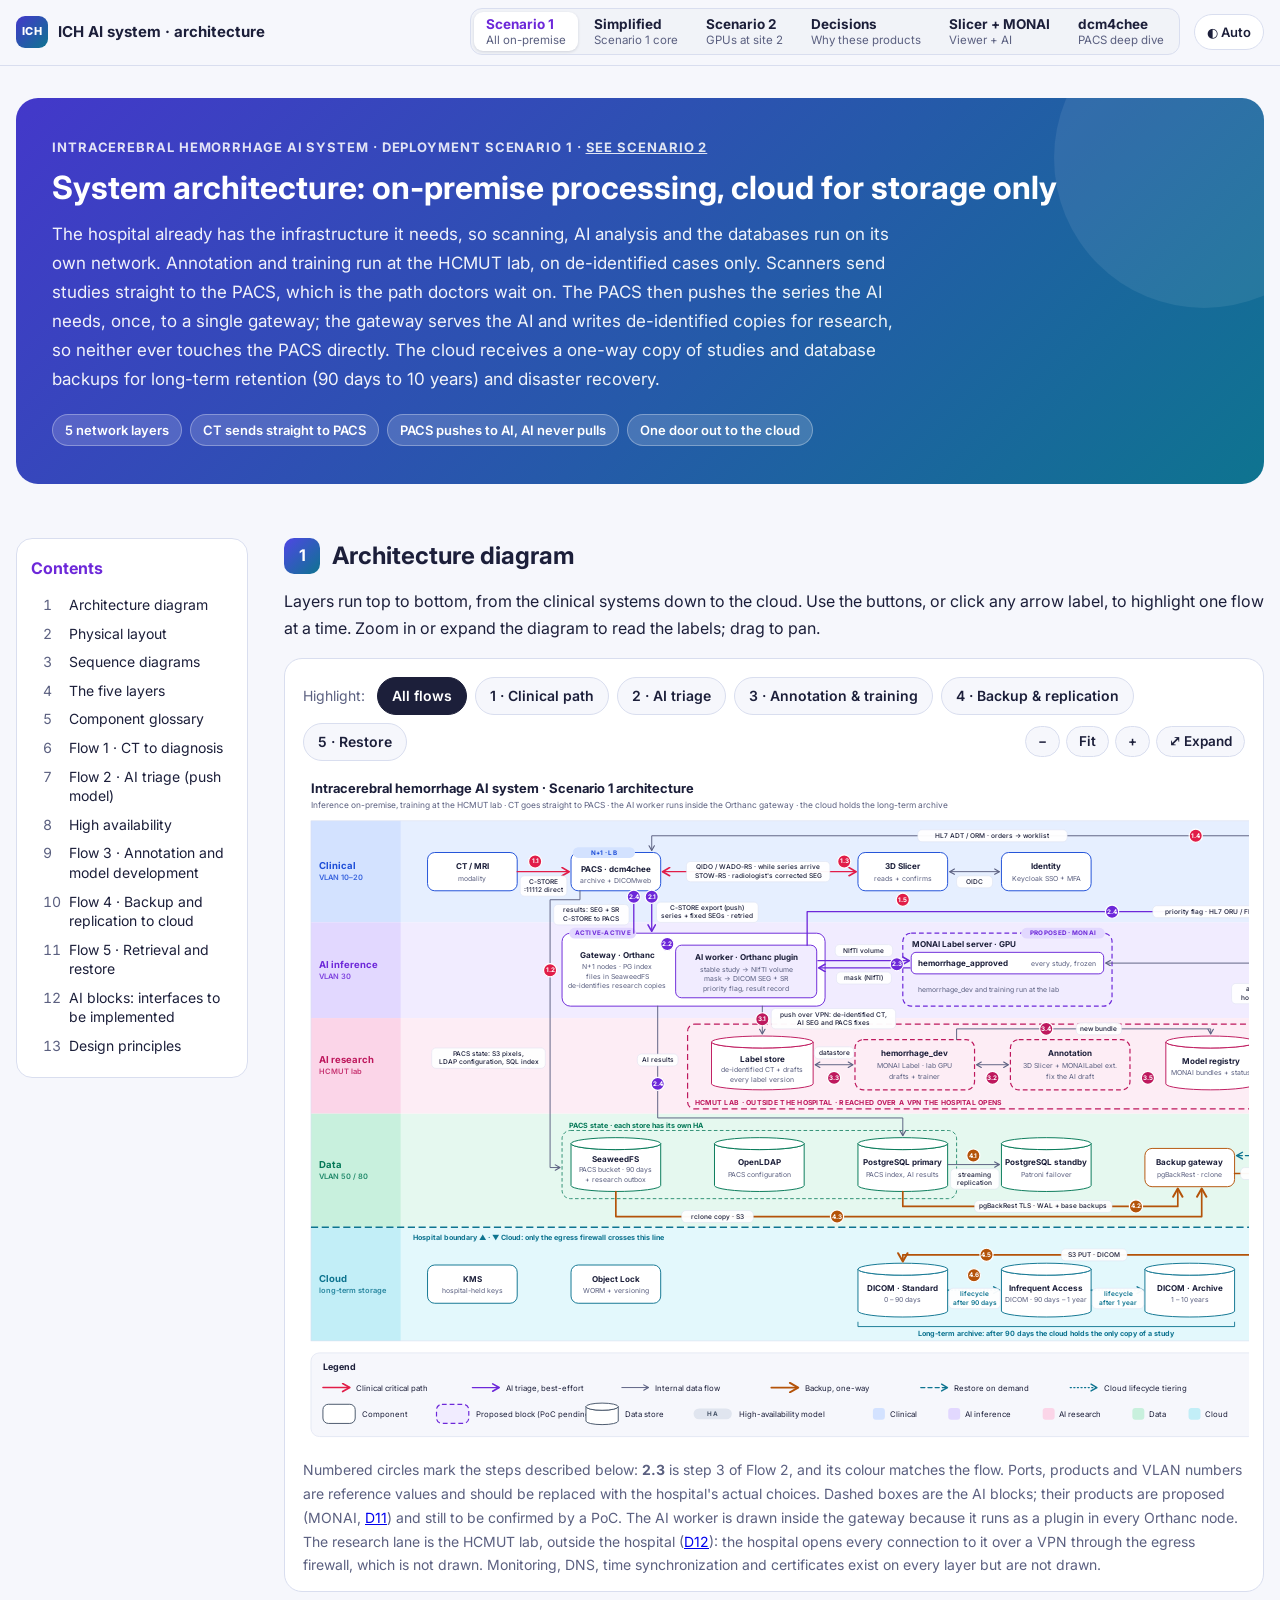
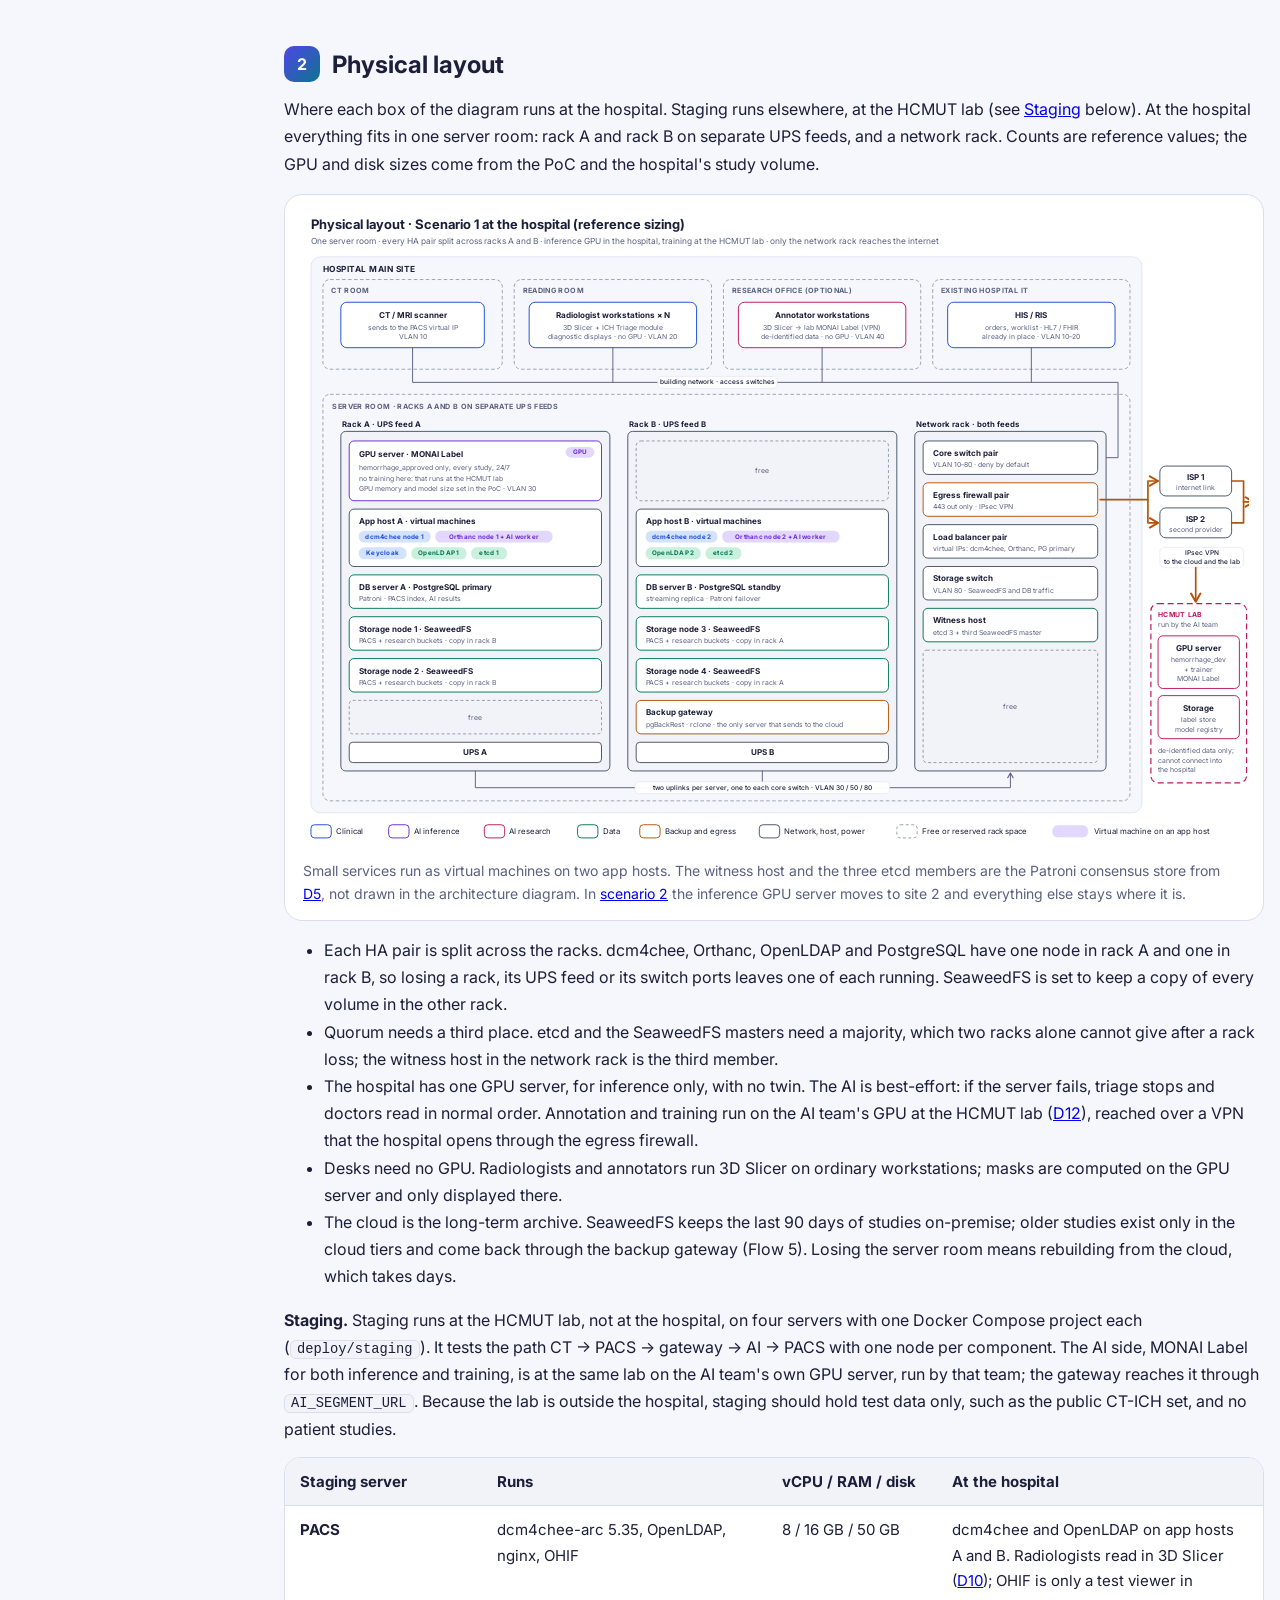
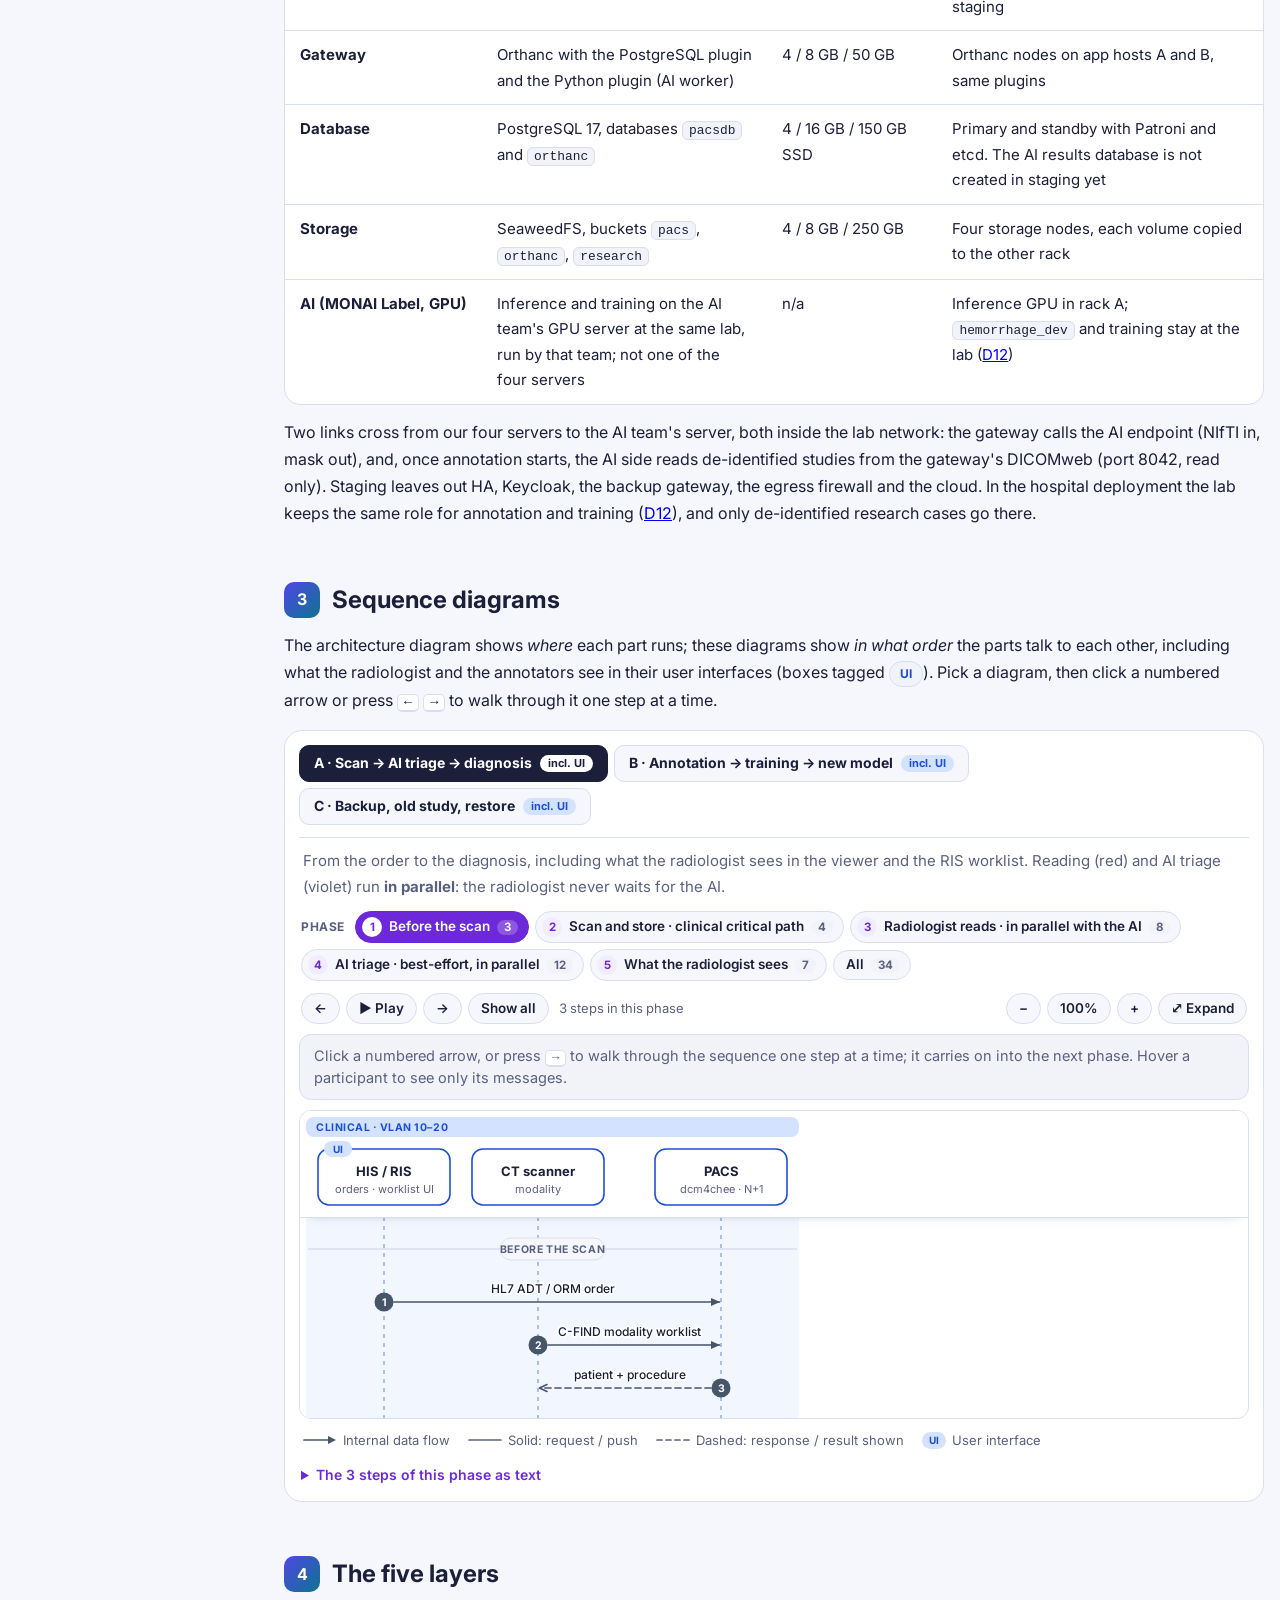
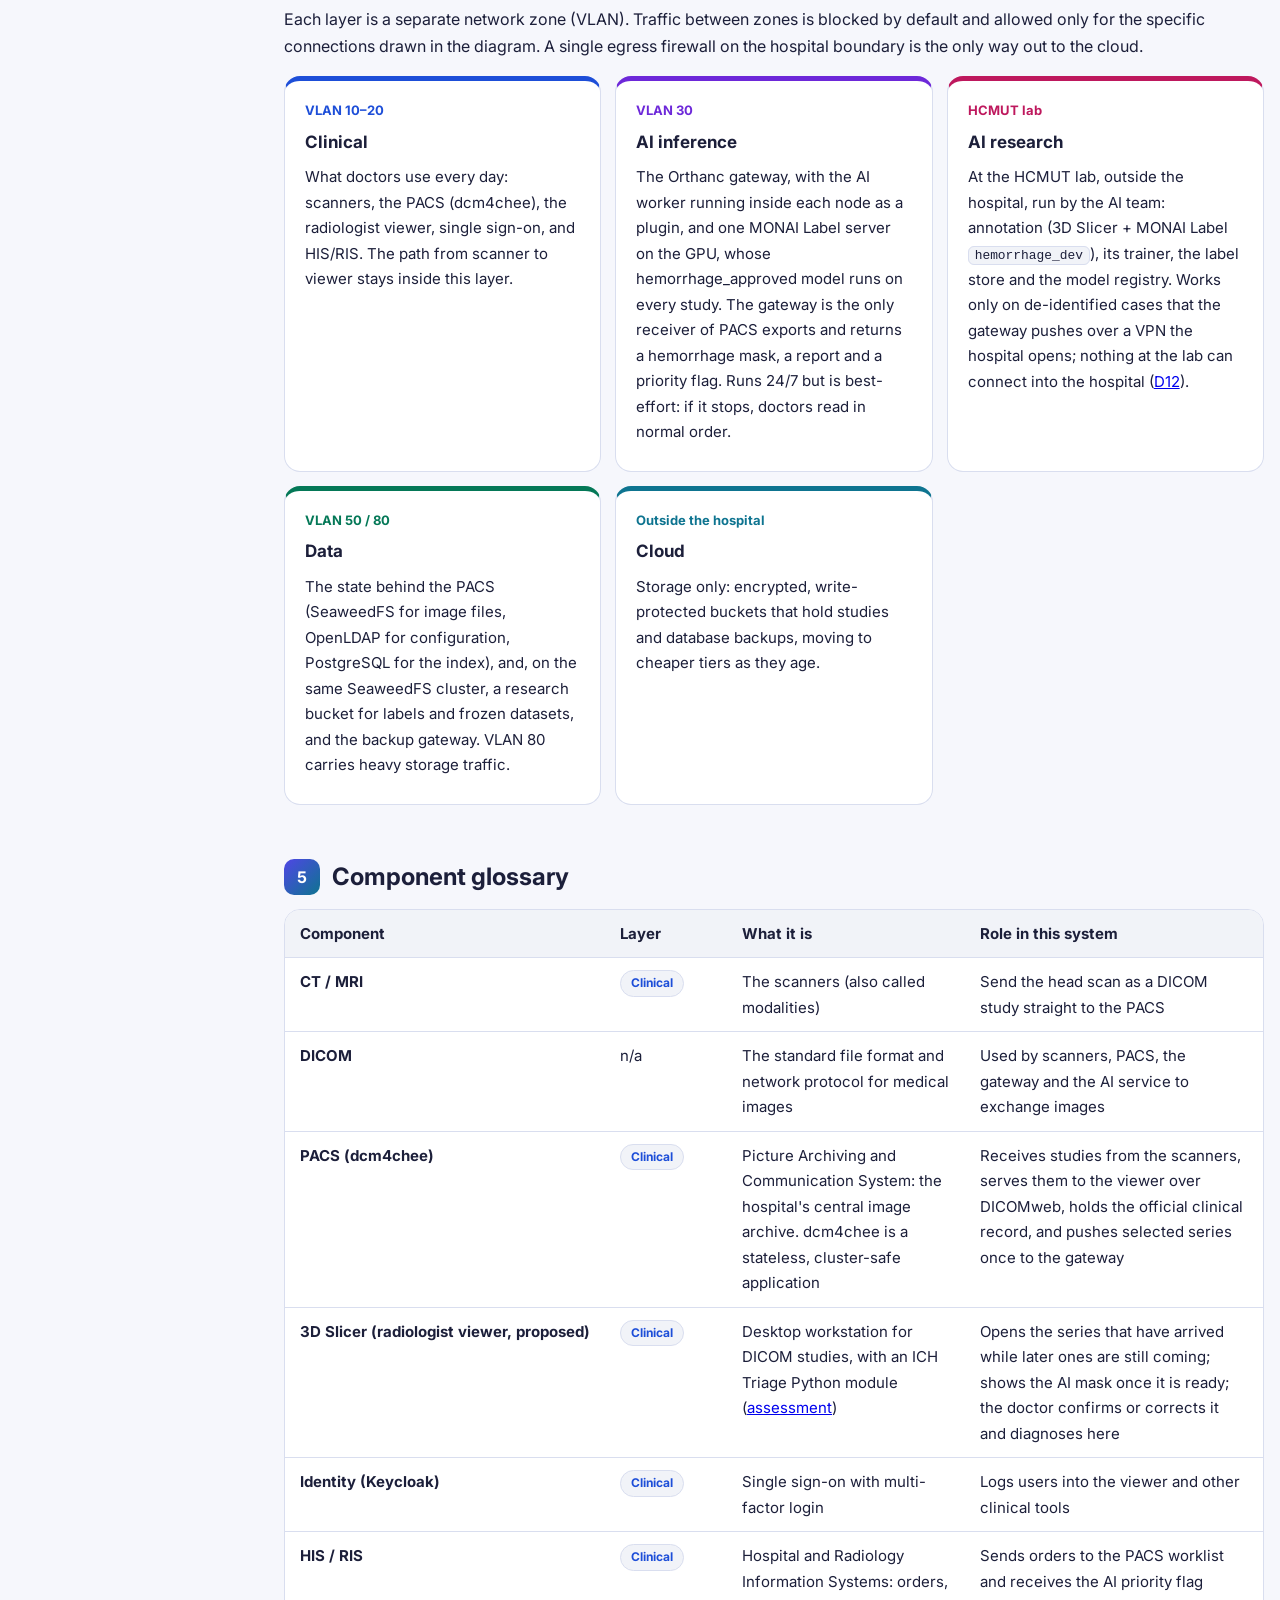
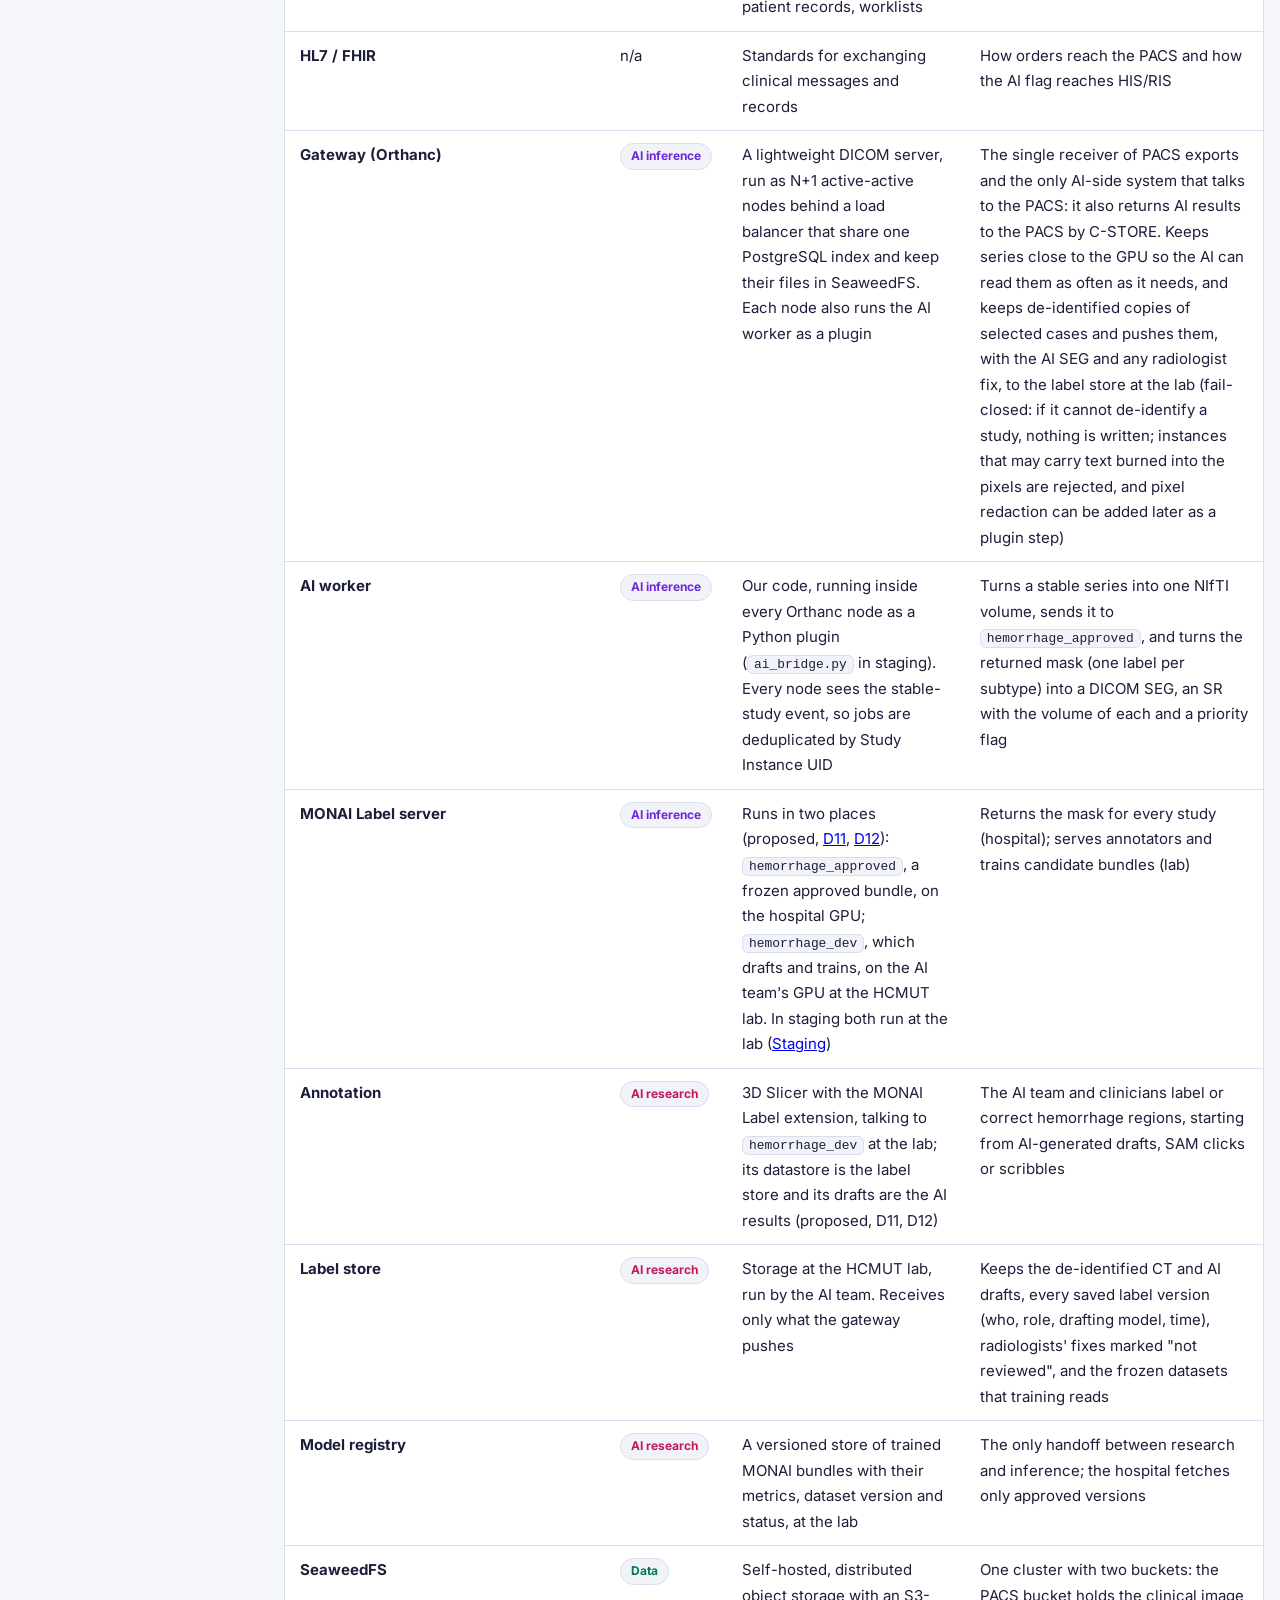
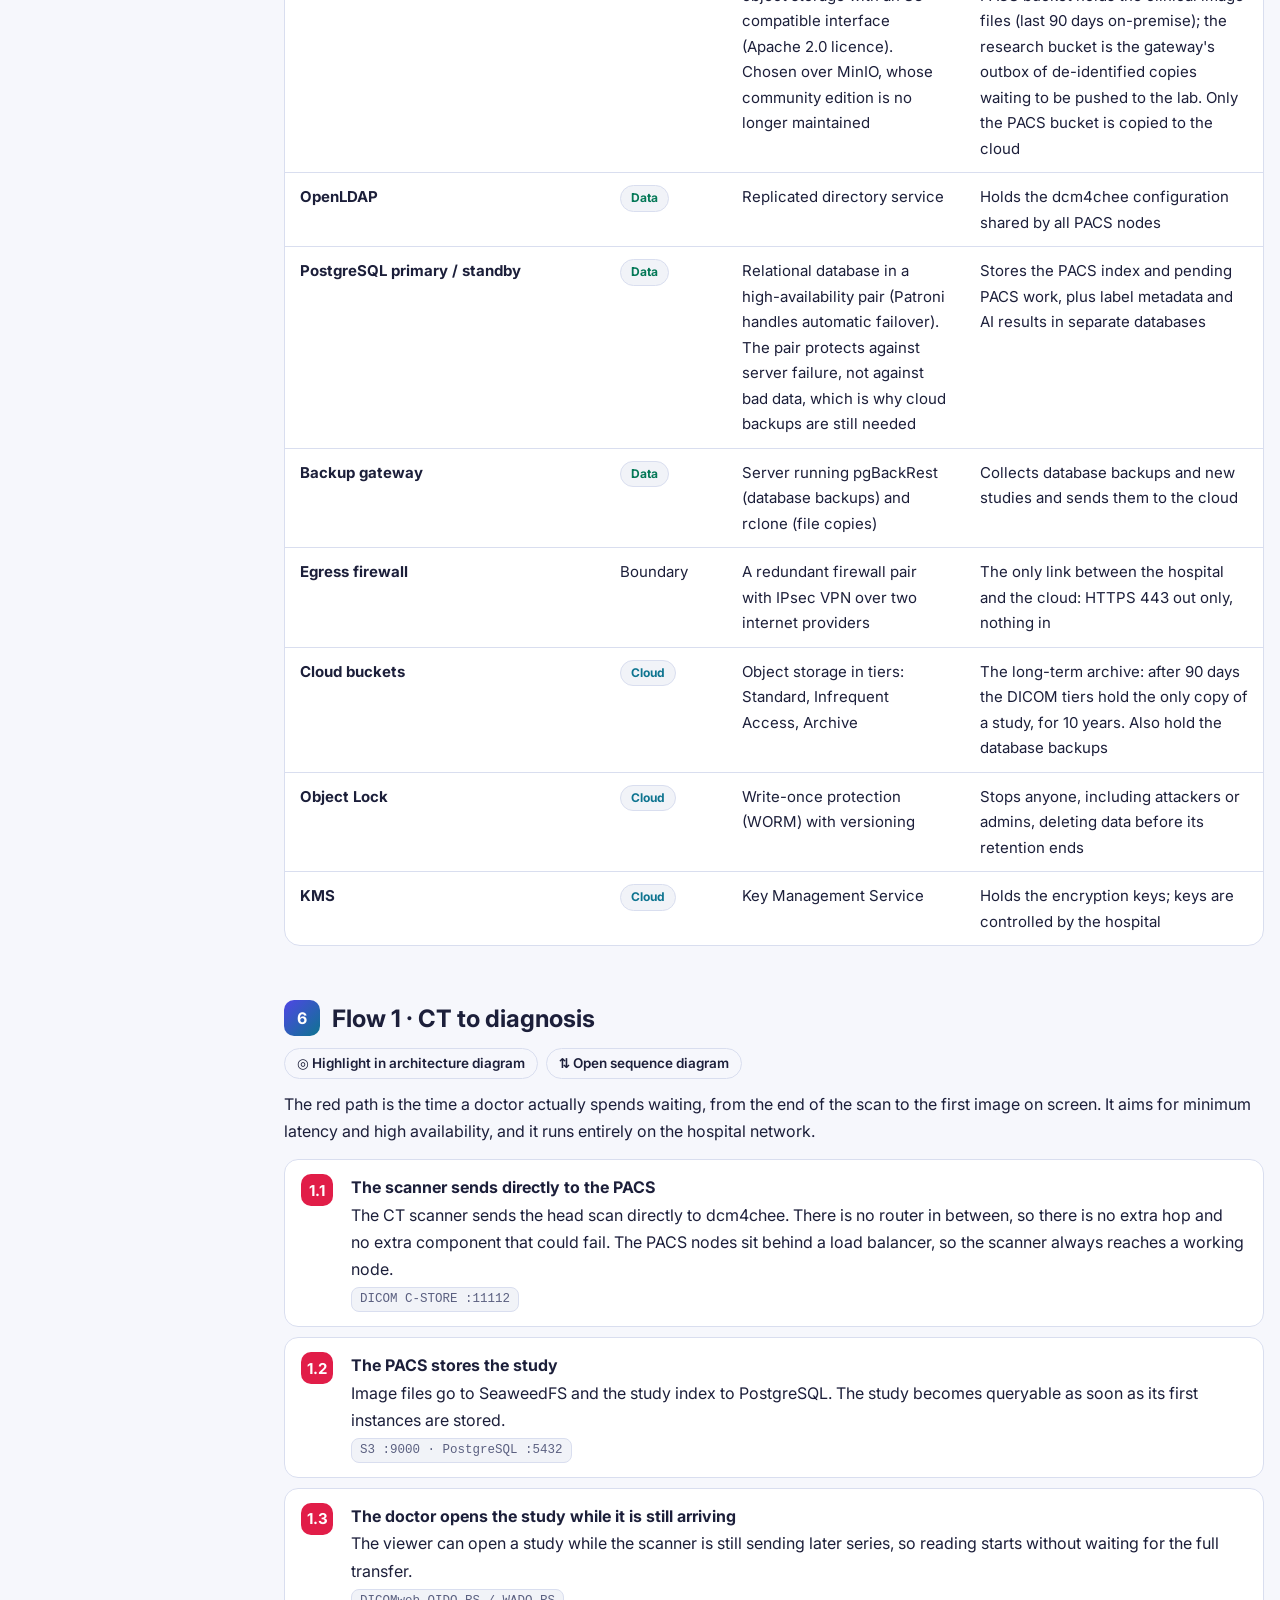
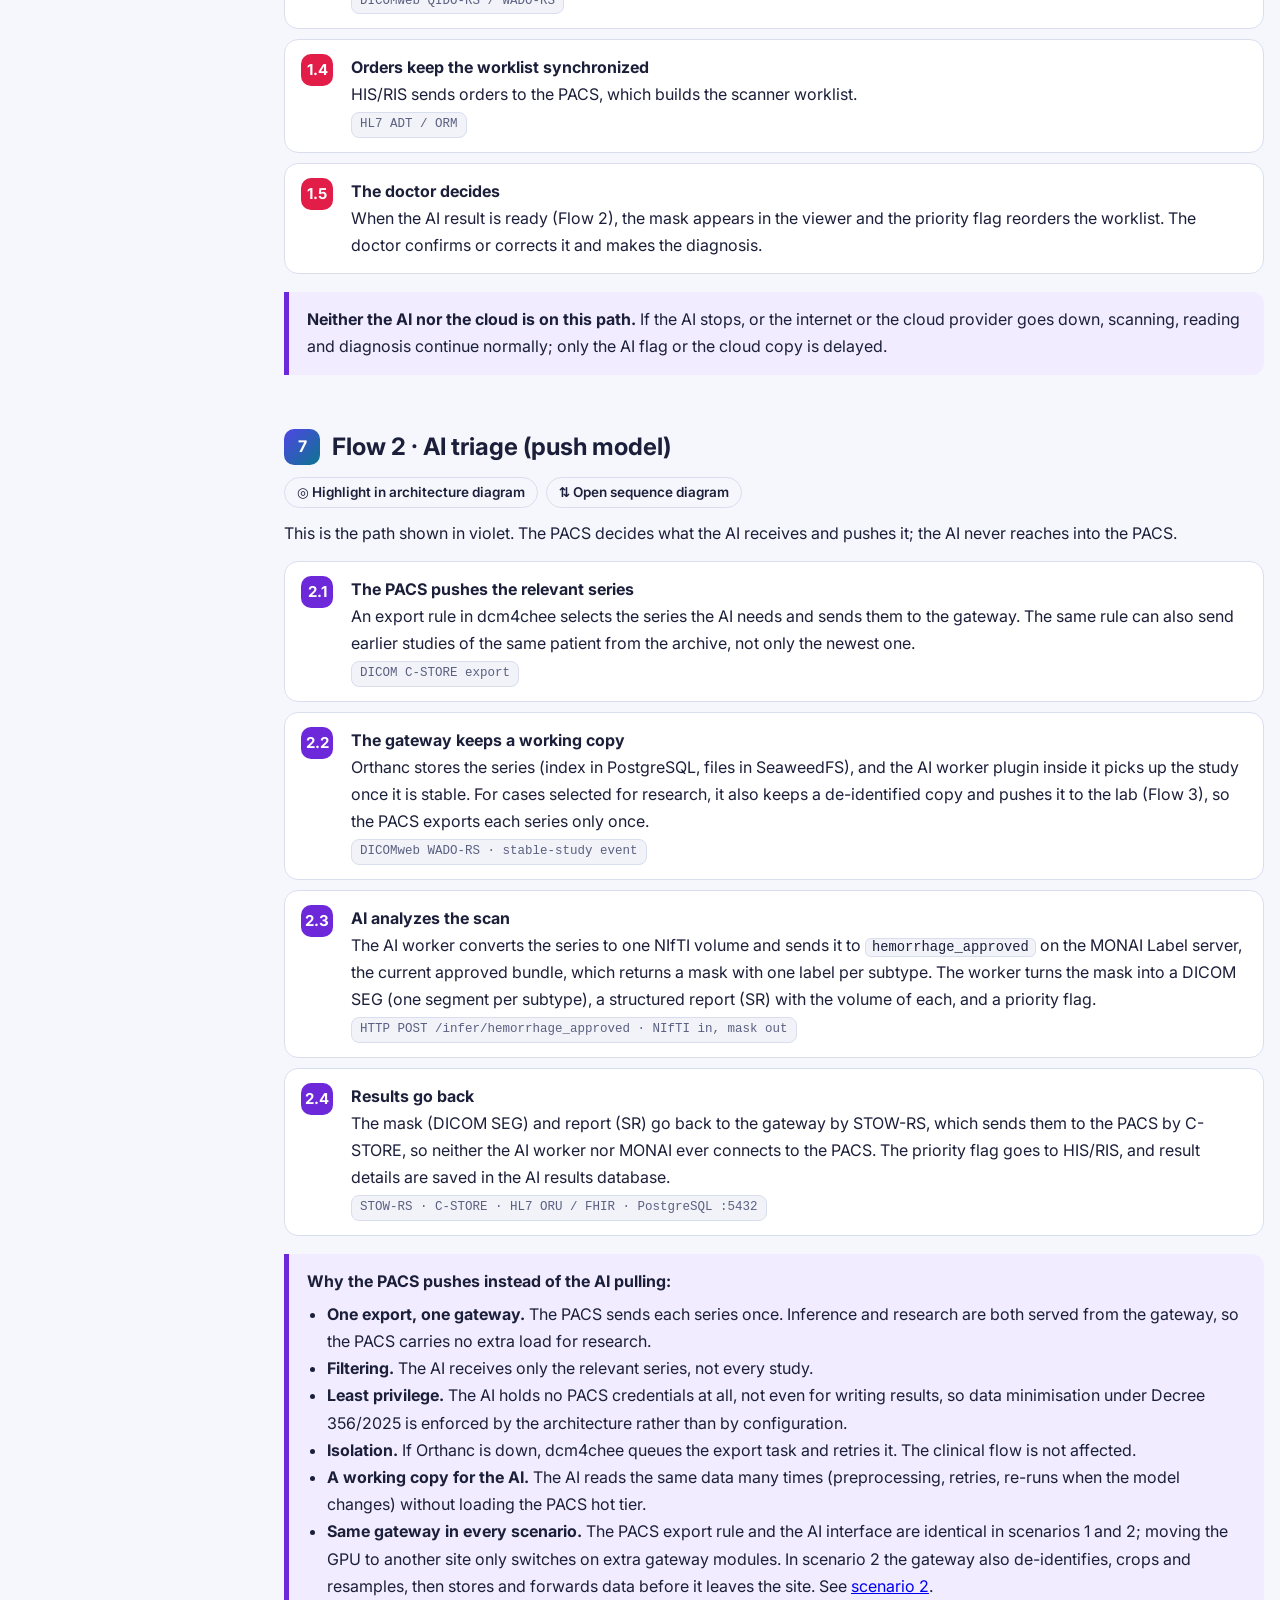
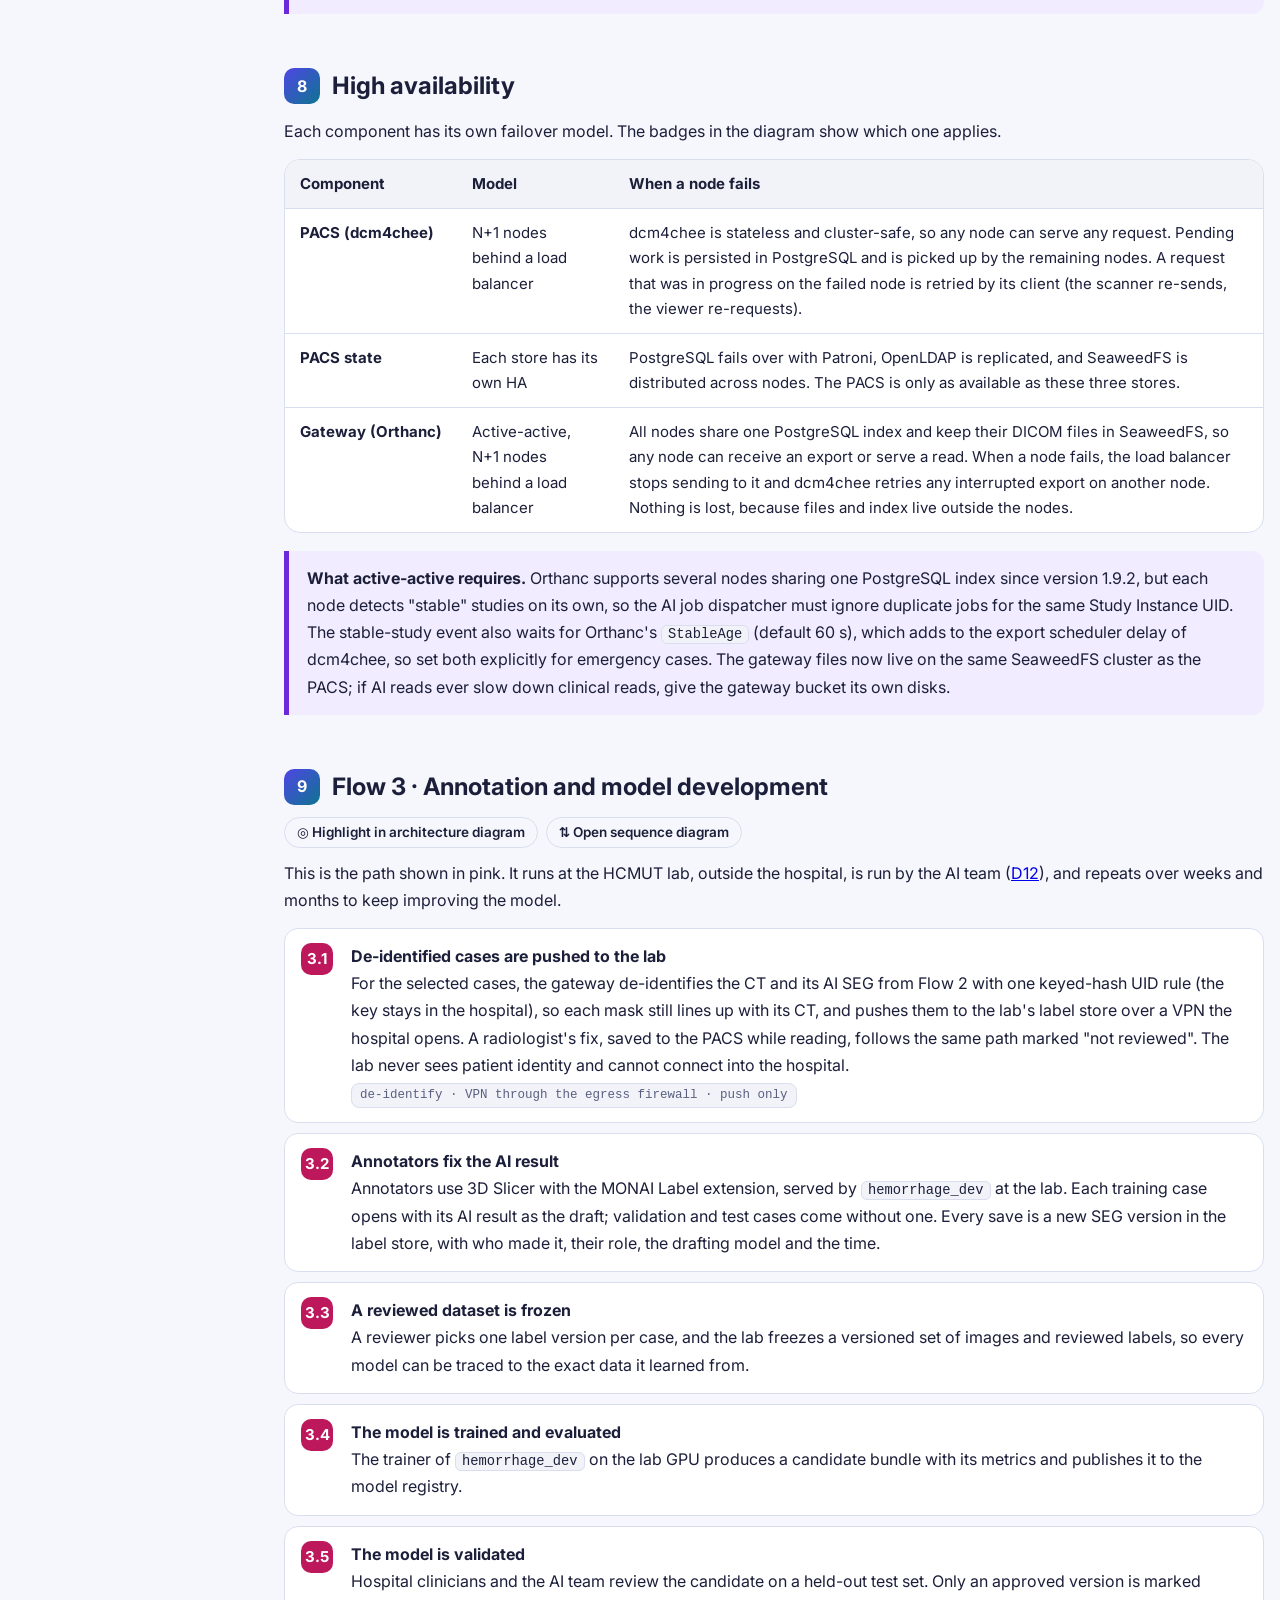
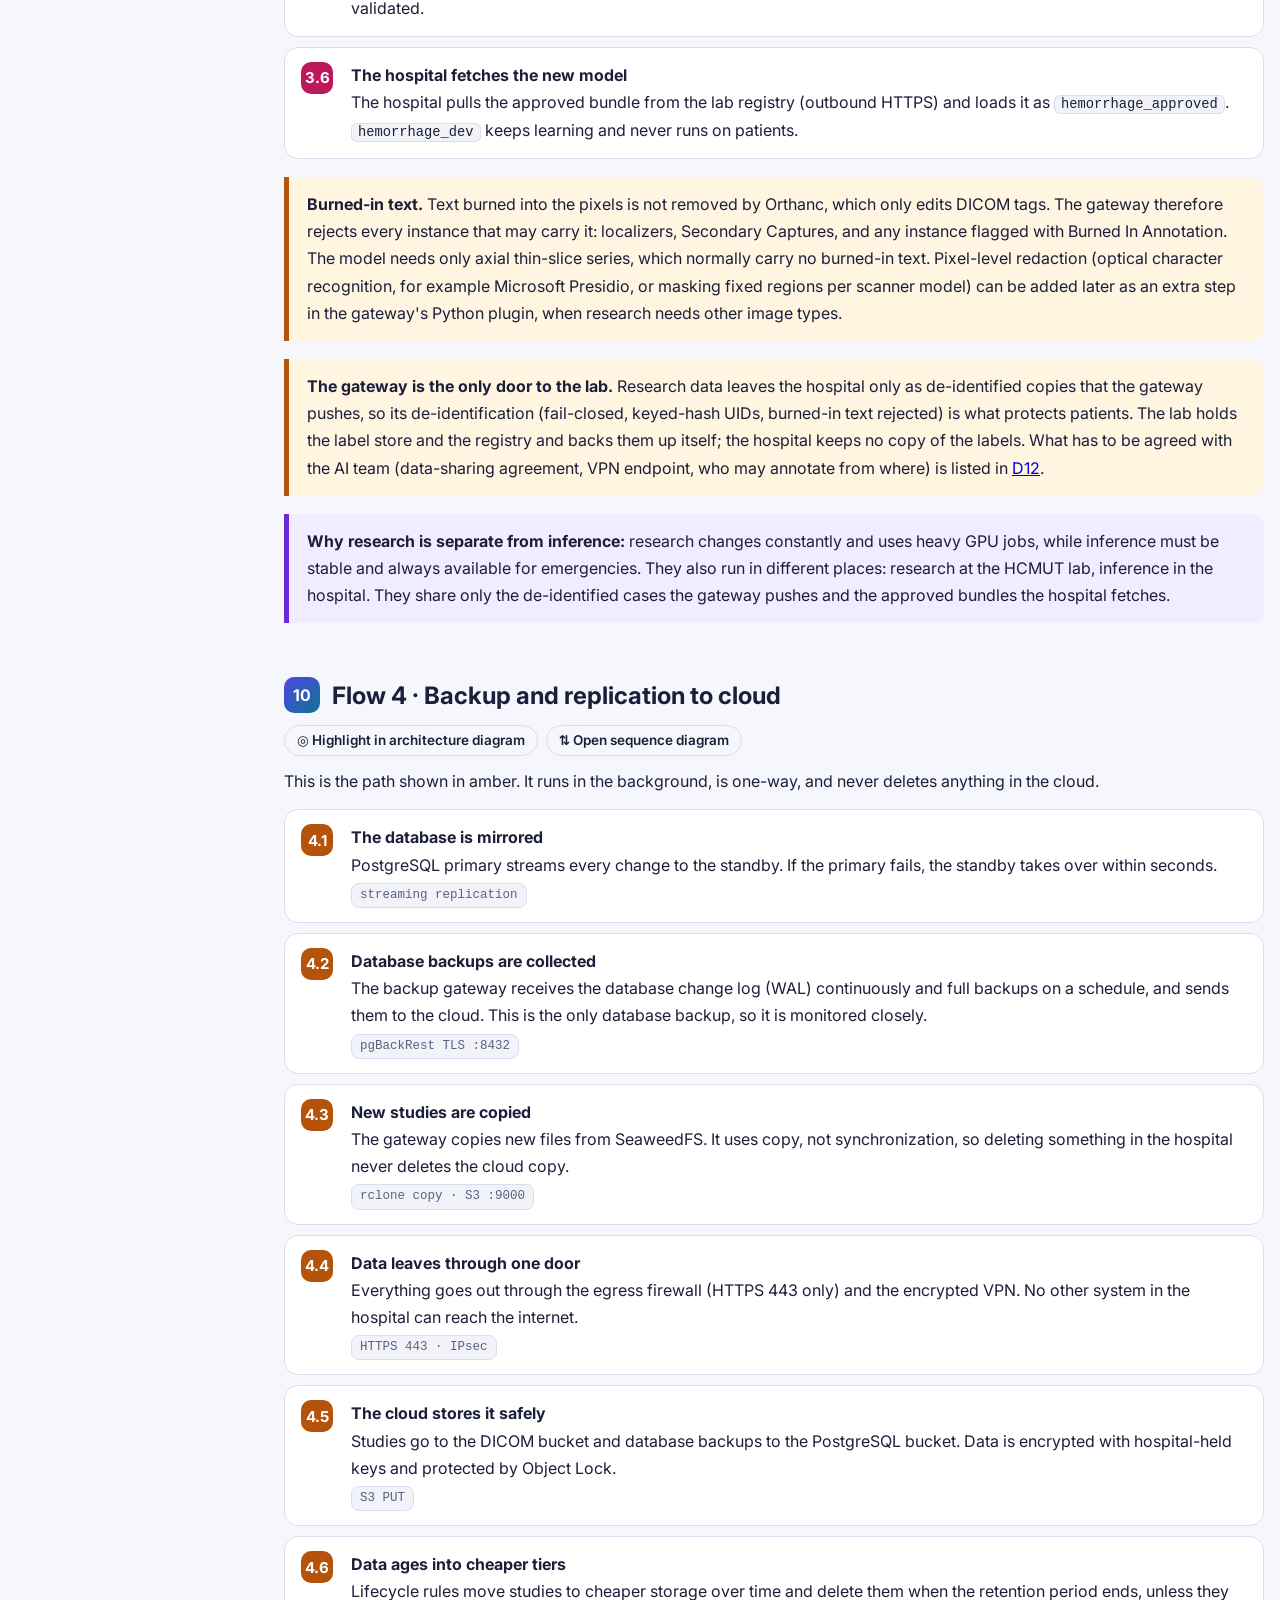
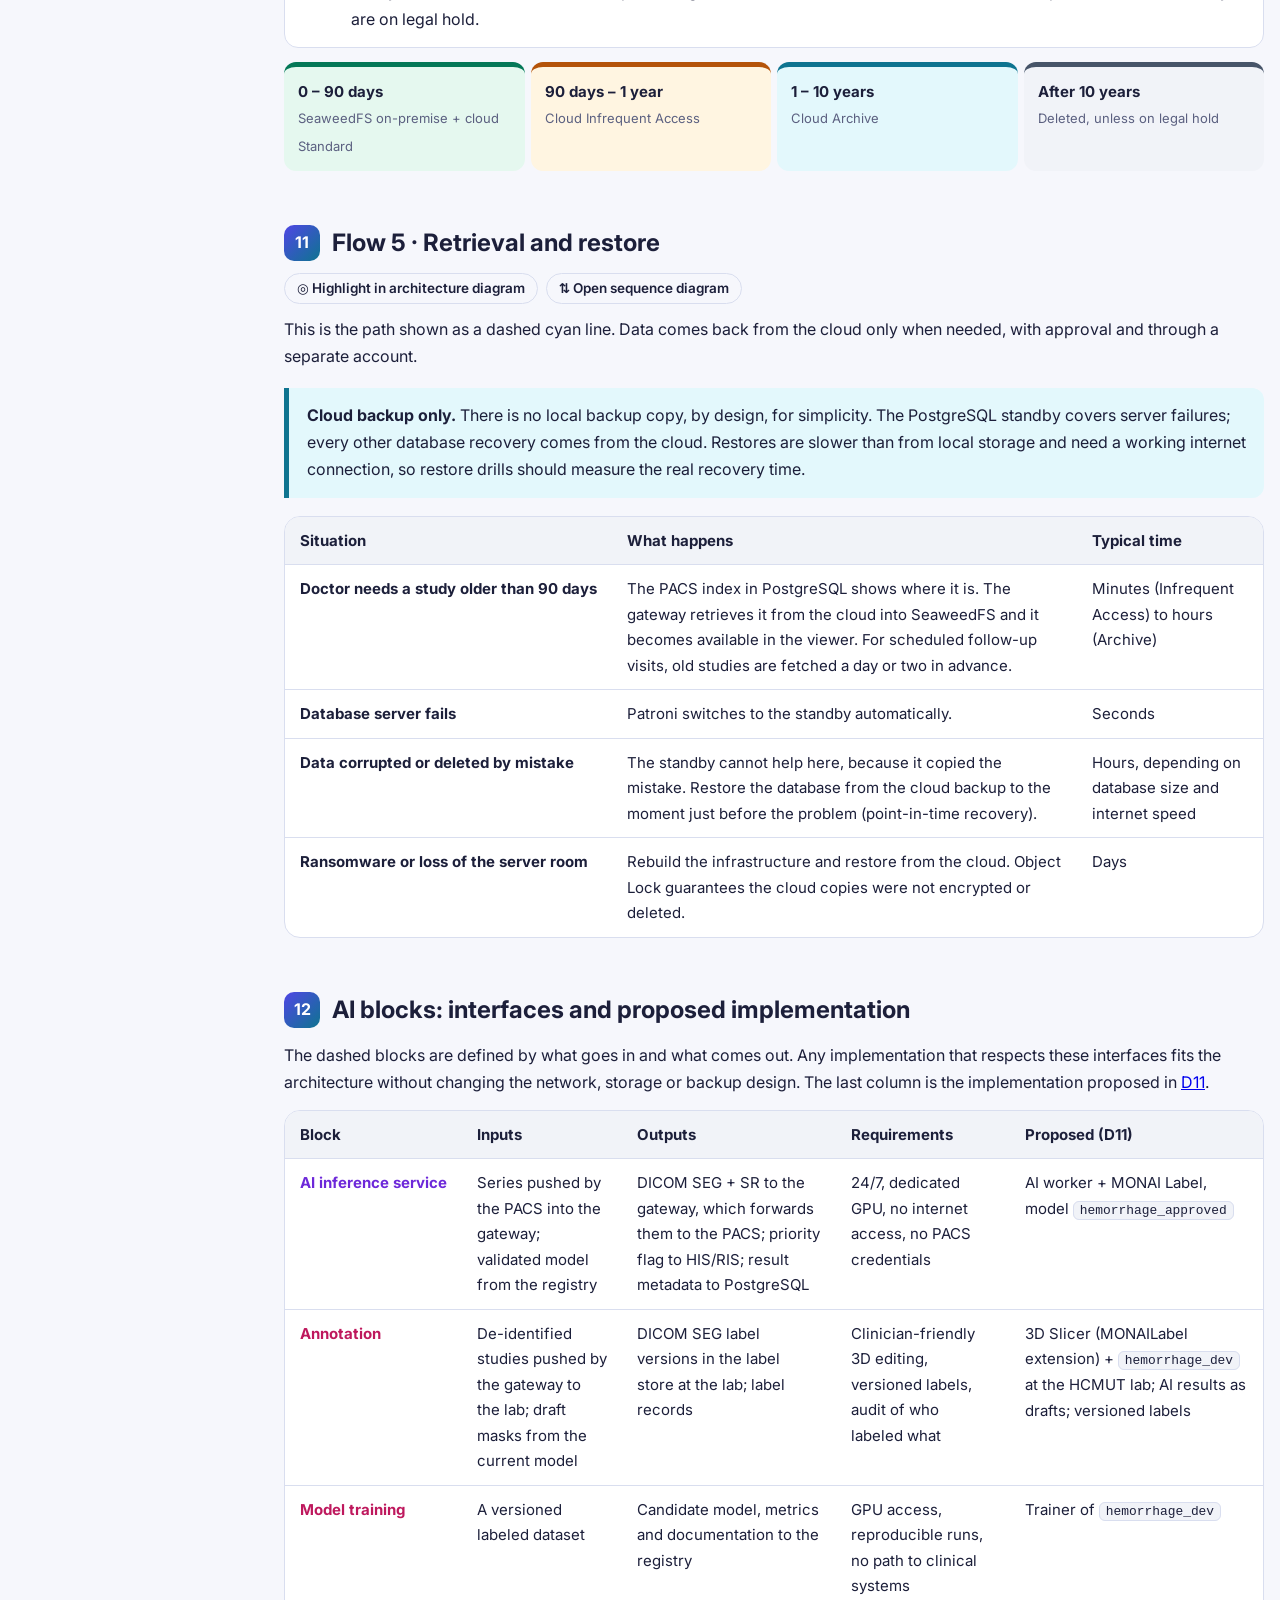
==== index.html @ 49f4d6c0 "docs: follow D12 in the sequence diagram and the Slicer + MONAI page Sequence diagram B now runs ann" ====
<!doctype html>
<html lang="en"><head><meta charset="utf-8"><meta name="viewport" content="width=device-width, initial-scale=1">
<title>ICH Architecture Overview · Scenario 1</title>
<link rel="preconnect" href="https://fonts.googleapis.com"><link href="https://fonts.googleapis.com/css2?family=Inter:wght@400;500;600;700&display=swap" rel="stylesheet">
<style>
:root{--bg:#f6f7fc;--card:#ffffff;--text:#1c1f3a;--muted:#5b6080;--border:#d9deef;--pill:#ffffff;
--blue:#1d4ed8;--blue-s:#e6efff;--blue-h:#d3e2ff;
--violet:#6d28d9;--violet-s:#f1ecff;--violet-h:#e2d8ff;
--pink:#be185d;--pink-s:#fdedf5;--pink-h:#fbd5e8;
--emerald:#047857;--emerald-s:#e5f8ef;--emerald-h:#c8f0dd;
--amber:#b45309;--amber-s:#fff5e1;--amber-h:#fde5b3;
--cyan:#0e7490;--cyan-s:#e3f8fc;--cyan-h:#c2eef7;
--slate:#475569;--slate-s:#f1f3f8;--slate-h:#e0e5ef;
--rose:#e11d48;}
@media (prefers-color-scheme: dark){:root:not([data-theme="light"]){--bg:#0e1124;--card:#171b34;--text:#eceefb;--muted:#a3a8c8;--border:#2c3257;--pill:#171b34;
--blue:#93c5fd;--blue-s:#14213f;--blue-h:#1b3160;--violet:#c4b5fd;--violet-s:#1d1838;--violet-h:#33255f;
--pink:#f9a8d4;--pink-s:#2a1324;--pink-h:#4a1a3a;--emerald:#6ee7b7;--emerald-s:#0f2a24;--emerald-h:#0f3b2e;
--amber:#fcd34d;--amber-s:#2c210b;--amber-h:#42300a;--cyan:#67e8f9;--cyan-s:#0f2a33;--cyan-h:#123b46;
--slate:#cbd5e1;--slate-s:#1a1f36;--slate-h:#2a3150;--rose:#fb7185;}}
:root[data-theme="dark"]{--bg:#0e1124;--card:#171b34;--text:#eceefb;--muted:#a3a8c8;--border:#2c3257;--pill:#171b34;
--blue:#93c5fd;--blue-s:#14213f;--blue-h:#1b3160;--violet:#c4b5fd;--violet-s:#1d1838;--violet-h:#33255f;
--pink:#f9a8d4;--pink-s:#2a1324;--pink-h:#4a1a3a;--emerald:#6ee7b7;--emerald-s:#0f2a24;--emerald-h:#0f3b2e;
--amber:#fcd34d;--amber-s:#2c210b;--amber-h:#42300a;--cyan:#67e8f9;--cyan-s:#0f2a33;--cyan-h:#123b46;
--slate:#cbd5e1;--slate-s:#1a1f36;--slate-h:#2a3150;--rose:#fb7185;}

.bg{fill:var(--card)}
.h1{fill:var(--text);font-size:22px;font-weight:700}
.h2{fill:var(--muted);font-size:14px}
.lane{stroke:none}
.f-slate{fill:var(--slate-s)}.f-blue{fill:var(--blue-s)}.f-violet{fill:var(--violet-s)}.f-pink{fill:var(--pink-s)}.f-emerald{fill:var(--emerald-s)}.f-amber{fill:var(--amber-s)}.f-cyan{fill:var(--cyan-s)}
.h-slate{fill:var(--slate-h)}.h-blue{fill:var(--blue-h)}.h-violet{fill:var(--violet-h)}.h-pink{fill:var(--pink-h)}.h-emerald{fill:var(--emerald-h)}.h-amber{fill:var(--amber-h)}.h-cyan{fill:var(--cyan-h)}
.t-slate{fill:var(--slate)}.t-blue{fill:var(--blue)}.t-violet{fill:var(--violet)}.t-pink{fill:var(--pink)}.t-emerald{fill:var(--emerald)}.t-amber{fill:var(--amber)}.t-cyan{fill:var(--cyan)}
.lt{font-size:16px;font-weight:700}.ls{font-size:12.5px;font-weight:600;opacity:.85}
.frame{fill:none;stroke:var(--border);stroke-width:1}
.bx,.cy,.cyt{fill:var(--card);stroke-width:1.6}
.cyt{fill:var(--card)}
.s-slate{stroke:var(--slate)}.s-blue{stroke:var(--blue)}.s-violet{stroke:var(--violet)}.s-pink{stroke:var(--pink)}.s-emerald{stroke:var(--emerald)}.s-amber{stroke:var(--amber)}.s-cyan{stroke:var(--cyan)}
.bt{fill:var(--text);font-size:13.5px;font-weight:700}
.bs{fill:var(--muted);font-size:11.5px}
.abs{stroke-width:2;stroke-dasharray:8 5}
.af-violet{fill:var(--violet-s)}.af-pink{fill:var(--pink-s)}
.big{font-size:16px}
.tagbg{stroke:none}.tagt{font-size:10.5px;font-weight:700;letter-spacing:.04em}
.grp{fill:none;stroke:var(--emerald);stroke-width:1.3;stroke-dasharray:6 4}
.grpt{fill:var(--emerald);font-size:12px;font-weight:700}
.a.loop{stroke:var(--violet);stroke-width:1.8;stroke-dasharray:3 4}
.lbv{fill:var(--violet);font-size:11px;font-weight:600}
.note{fill:var(--muted);font-size:12.5px;font-style:italic}
.a{fill:none;stroke-linejoin:round;stroke-linecap:round}
.a.crit{stroke:var(--rose);stroke-width:2.4}
.a.ai{stroke:var(--violet);stroke-width:2.2}
.a.flow{stroke:var(--muted);stroke-width:1.6}
.a.bak{stroke:var(--amber);stroke-width:2.8}
.a.rest{stroke:var(--cyan);stroke-width:2;stroke-dasharray:7 5}
.a.life{stroke:var(--cyan);stroke-width:2;stroke-dasharray:2 4}
.pill{fill:var(--pill);stroke:var(--border);stroke-width:.8;opacity:.96}
.lb{fill:var(--text);font-size:11px;font-weight:500}
.lbc{fill:var(--cyan);font-size:11px;font-weight:600}
.boundary{stroke:var(--cyan);stroke-width:2.5;stroke-dasharray:12 6}
.btag{fill:var(--cyan);font-size:12px;font-weight:700}
.legend{fill:var(--bg);stroke:var(--border)}
.lgh{fill:var(--text);font-size:15px;font-weight:700}
.lgt{fill:var(--text);font-size:13px}

*{box-sizing:border-box}
body{margin:0;background:var(--bg);color:var(--text);font-family:"Inter",system-ui,-apple-system,"Segoe UI",Roboto,sans-serif;line-height:1.7;font-size:16px}
.page{max-width:1180px;margin:0 auto;padding:32px 16px 80px}
.hero{background:linear-gradient(135deg,#4338ca,#0e7490);color:#fff;border-radius:22px;padding:38px 36px;position:relative;overflow:hidden}
.hero::after{content:"";position:absolute;right:-90px;top:-90px;width:300px;height:300px;border-radius:50%;background:rgba(255,255,255,.08)}
.hero .eyebrow{font-size:13px;letter-spacing:.07em;text-transform:uppercase;font-weight:700;opacity:.85;position:relative}
.hero h1{font-size:32px;line-height:1.25;margin:10px 0 12px;position:relative}
.hero p{font-size:17px;max-width:860px;opacity:.93;margin:0;position:relative}
.hero a{color:#fff}
.chips{display:flex;flex-wrap:wrap;gap:8px;margin-top:20px;position:relative}
.chips span{background:rgba(255,255,255,.16);border:1px solid rgba(255,255,255,.3);padding:4px 12px;border-radius:999px;font-size:13px;font-weight:600}
nav.toc{background:var(--card);border:1px solid var(--border);border-radius:16px;padding:18px 22px;margin:24px 0}
nav.toc b{color:var(--violet)}
nav.toc ol{margin:8px 0 0;padding-left:22px;columns:2;column-gap:36px}
nav.toc a{color:var(--text);text-decoration:none;border-bottom:1px dashed var(--border)}
nav.toc a:hover{color:var(--violet)}
h2.sec{font-size:24px;margin:54px 0 14px;display:flex;align-items:center;gap:12px;line-height:1.3}
h2.sec .n{flex:none;width:36px;height:36px;border-radius:10px;background:linear-gradient(135deg,#4f46e5,#0e7490);color:#fff;display:inline-flex;align-items:center;justify-content:center;font-size:16px;font-weight:700}
p{margin:8px 0}
code{font-family:ui-monospace,Menlo,Consolas,monospace;font-size:.86em;background:var(--slate-s);border:1px solid var(--border);padding:1px 6px;border-radius:6px}
.figure{background:var(--card);border:1px solid var(--border);border-radius:18px;padding:14px;margin:16px 0}
.figscroll{overflow-x:auto;border-radius:12px}
#arch{display:block;width:100%;min-width:1100px;height:auto}
#arch .a[data-g]{transition:opacity .25s}
#arch[data-focus] .a[data-g]{opacity:.1}
#arch[data-focus="clinical"] .a[data-g="clinical"],#arch[data-focus="triage"] .a[data-g="triage"],#arch[data-focus="ai"] .a[data-g="ai"],#arch[data-focus="backup"] .a[data-g="backup"],#arch[data-focus="restore"] .a[data-g="restore"]{opacity:1}
.focusbar{display:flex;flex-wrap:wrap;gap:8px;align-items:center;margin:4px 4px 12px}
.focusbar span{font-size:14px;color:var(--muted);margin-right:4px}
.focusbar button{font:inherit;font-size:14px;font-weight:600;padding:6px 14px;border-radius:999px;border:1px solid var(--border);background:var(--bg);color:var(--text);cursor:pointer}
.focusbar button[aria-pressed="true"]{background:var(--text);color:var(--card);border-color:var(--text)}
.figcap{font-size:14px;color:var(--muted);margin:10px 4px 0}
.grid{display:grid;grid-template-columns:repeat(auto-fit,minmax(250px,1fr));gap:14px;margin:16px 0}
.card{background:var(--card);border:1px solid var(--border);border-radius:16px;padding:18px 20px;border-top-width:5px}
.card h4{margin:0 0 4px;font-size:17px}
.card .v{font-size:13px;font-weight:700;margin-bottom:6px}
.card p{font-size:15px;color:var(--text)}
.c-slate{border-top-color:var(--slate)}.c-blue{border-top-color:var(--blue)}.c-violet{border-top-color:var(--violet)}.c-pink{border-top-color:var(--pink)}.c-emerald{border-top-color:var(--emerald)}.c-amber{border-top-color:var(--amber)}.c-cyan{border-top-color:var(--cyan)}
.tc-slate{color:var(--slate)}.tc-blue{color:var(--blue)}.tc-violet{color:var(--violet)}.tc-pink{color:var(--pink)}.tc-emerald{color:var(--emerald)}.tc-amber{color:var(--amber)}.tc-cyan{color:var(--cyan)}.tc-rose{color:var(--rose)}
.tbl{overflow-x:auto;margin:14px 0;border:1px solid var(--border);border-radius:16px;background:var(--card)}
table{border-collapse:collapse;width:100%;font-size:15px}
th,td{text-align:left;padding:11px 15px;border-bottom:1px solid var(--border);vertical-align:top}
th{background:var(--slate-s);font-weight:700;white-space:nowrap}
tr:last-child td{border-bottom:none}
td.k{font-weight:700;white-space:nowrap}
.pilltag{display:inline-block;font-size:12px;font-weight:700;padding:2px 10px;border-radius:999px;background:var(--slate-s);border:1px solid var(--border);white-space:nowrap}
ol.flow{list-style:none;counter-reset:f;padding:0;margin:14px 0;position:relative}
ol.flow>li{counter-increment:f;position:relative;padding:14px 18px 14px 66px;background:var(--card);border:1px solid var(--border);border-radius:14px;margin:10px 0}
ol.flow>li::before{content:var(--fp,"") counter(f);position:absolute;left:16px;top:14px;width:32px;height:32px;border-radius:10px;color:#fff;font-weight:700;display:flex;align-items:center;justify-content:center;font-size:15px;background:var(--fc)}
ol.flow>li b.t{display:block}
ol.flow>li .pr{display:inline-block;margin-top:4px;font-family:ui-monospace,Menlo,Consolas,monospace;font-size:12.5px;color:var(--muted);background:var(--slate-s);border:1px solid var(--border);border-radius:8px;padding:1px 8px}
.f-clin{--fc:var(--rose)}.f-tri{--fc:var(--violet)}.f-ai{--fc:var(--pink)}.f-bak{--fc:var(--amber)}.f-rest{--fc:var(--cyan)}
.callout{border-left:5px solid var(--violet);background:var(--violet-s);padding:14px 18px;border-radius:0 12px 12px 0;margin:18px 0}
.callout.amber{border-left-color:var(--amber);background:var(--amber-s)}
.callout.cyan{border-left-color:var(--cyan);background:var(--cyan-s)}
.callout.rose{border-left-color:var(--rose);background:var(--blue-s)}
.callout ul{margin:6px 0 0;padding-left:20px}
.timeline{display:grid;grid-template-columns:repeat(4,1fr);gap:6px;margin:14px 0}
.timeline div{border-radius:12px;padding:12px 14px;border-top:5px solid}
.timeline b{display:block;font-size:15px}.timeline span{font-size:13px;color:var(--muted)}
.t1{background:var(--emerald-s);border-color:var(--emerald)!important}.t2{background:var(--amber-s);border-color:var(--amber)!important}.t3{background:var(--cyan-s);border-color:var(--cyan)!important}.t4{background:var(--slate-s);border-color:var(--slate)!important}
footer{margin-top:56px;padding-top:16px;border-top:1px solid var(--border);font-size:14px;color:var(--muted)}
@media (max-width:700px){.hero{padding:26px 20px}.hero h1{font-size:25px}nav.toc ol{columns:1}.timeline{grid-template-columns:1fr 1fr}ol.flow>li{padding-left:58px}}
.stepb circle{stroke:var(--card);stroke-width:2}
.stepb text{fill:#fff;font-size:10.5px;font-weight:700}
.sb-clin circle{fill:var(--rose)}.sb-tri circle{fill:var(--violet)}.sb-ai circle{fill:var(--pink)}.sb-bak circle{fill:var(--amber)}.sb-rest circle{fill:var(--cyan)}
#arch .stepb[data-g]{transition:opacity .25s}
#arch[data-focus] .stepb[data-g]{opacity:.12}
#arch[data-focus="clinical"] .stepb[data-g="clinical"],#arch[data-focus="triage"] .stepb[data-g="triage"],#arch[data-focus="ai"] .stepb[data-g="ai"],#arch[data-focus="backup"] .stepb[data-g="backup"],#arch[data-focus="restore"] .stepb[data-g="restore"]{opacity:1}
.f-clin{--fp:"1."}.f-tri{--fp:"2."}.f-ai{--fp:"3."}.f-bak{--fp:"4."}
.brk{fill:none;stroke:var(--cyan);stroke-width:1.5}
.labzone{fill:none;stroke:var(--pink);stroke-width:2;stroke-dasharray:10 6}.labt{fill:var(--pink);font-size:11.5px;font-weight:700;letter-spacing:.04em}
#phys{display:block;width:100%;min-width:1100px;height:auto}
.site{fill:var(--bg);stroke:var(--border);stroke-width:1.2}.sitet{fill:var(--text);font-size:14px;font-weight:700;letter-spacing:.06em}
.room{fill:none;stroke:var(--slate);stroke-width:1.2;stroke-dasharray:6 4;opacity:.7}.roomt{fill:var(--muted);font-size:12px;font-weight:700;letter-spacing:.05em}
.rack{fill:var(--slate-s);stroke:var(--slate);stroke-width:1.6}.rackt{fill:var(--text);font-size:13px;font-weight:700}
.slot{fill:none;stroke:var(--slate);stroke-width:1.2;stroke-dasharray:5 4;opacity:.75}
</style>
<link rel="stylesheet" href="assets/site.css">
<script>try{var t=localStorage.getItem("ich-theme");if(t)document.documentElement.setAttribute("data-theme",t)}catch(e){}</script>
</head><body>
<header class="topbar"><div class="topbar-in">
  <a class="brand" href="index.html"><span class="logo">ICH</span><span class="brand-t">ICH AI system · architecture</span></a>
  <nav class="scen" aria-label="Deployment scenario">
    <a href="index.html" aria-current="page"><b>Scenario 1</b><span>All on-premise</span></a>
    <a href="simplified.html"><b>Simplified</b><span>Scenario 1 core</span></a>
    <a href="scenario2.html"><b>Scenario 2</b><span>GPUs at site 2</span></a>
    <a href="decisions.html"><b>Decisions</b><span>Why these products</span></a>
    <a href="slicer.html"><b>Slicer + MONAI</b><span>Viewer + AI</span></a>
    <a href="dcm4chee.html"><b>dcm4chee</b><span>PACS deep dive</span></a>
  </nav>
  <button class="theme-btn" type="button">◐ <span class="tl">Auto</span></button>
</div><div class="progress"><span></span></div></header>
<div class="page">
<header class="hero">
  <div class="eyebrow">Intracerebral hemorrhage AI system · Deployment scenario 1 · <a href="scenario2.html">see scenario 2</a></div>
  <h1>System architecture: on-premise processing, cloud for storage only</h1>
  <p>The hospital already has the infrastructure it needs, so scanning, AI analysis and the databases run on its own network. Annotation and training run at the HCMUT lab, on de-identified cases only. Scanners send studies straight to the PACS, which is the path doctors wait on. The PACS then pushes the series the AI needs, once, to a single gateway; the gateway serves the AI and writes de-identified copies for research, so neither ever touches the PACS directly. The cloud receives a one-way copy of studies and database backups for long-term retention (90 days to 10 years) and disaster recovery.</p>
  <div class="chips"><span>5 network layers</span><span>CT sends straight to PACS</span><span>PACS pushes to AI, AI never pulls</span><span>One door out to the cloud</span></div>
</header>

<div class="layout">
<nav class="toc"><b>Contents</b><ol>
<li><a href="#diagram">Architecture diagram</a></li>
<li><a href="#physical">Physical layout</a></li>
<li><a href="#sequence">Sequence diagrams</a></li>
<li><a href="#layers">The five layers</a></li>
<li><a href="#components">Component glossary</a></li>
<li><a href="#flow-clinical">Flow 1 · CT to diagnosis</a></li>
<li><a href="#flow-triage">Flow 2 · AI triage (push model)</a></li>
<li><a href="#ha">High availability</a></li>
<li><a href="#flow-ai">Flow 3 · Annotation and model development</a></li>
<li><a href="#flow-backup">Flow 4 · Backup and replication to cloud</a></li>
<li><a href="#flow-restore">Flow 5 · Retrieval and restore</a></li>
<li><a href="#abstract">AI blocks: interfaces to be implemented</a></li>
<li><a href="#principles">Design principles</a></li>
</ol></nav>
<main>

<h2 class="sec" id="diagram"><span class="n">1</span>Architecture diagram</h2>
<p>Layers run top to bottom, from the clinical systems down to the cloud. Use the buttons, or click any arrow label, to highlight one flow at a time. Zoom in or expand the diagram to read the labels; drag to pan.</p>
<div class="figure">
  <div class="focusbar" role="group" aria-label="Highlight a flow">
    <span>Highlight:</span>
    <button type="button" data-f="" aria-pressed="true">All flows</button>
    <button type="button" data-f="clinical" data-sec="flow-clinical" data-desc="Red: the scanner sends straight to the PACS and the viewer reads while series arrive. This is the only path a doctor waits on." aria-pressed="false">1 · Clinical path</button>
    <button type="button" data-f="triage" data-sec="flow-triage" data-desc="Violet: the PACS pushes selected series once to the Orthanc gateway. The AI worker inside Orthanc sends a NIfTI volume to hemorrhage_approved, turns the mask into SEG + SR for the PACS and sends the priority flag. Best-effort, never on the critical path." aria-pressed="false">2 · AI triage</button>
    <button type="button" data-f="ai" data-sec="flow-ai" data-desc="At the HCMUT lab: the gateway pushes de-identified research cases there; annotators (3D Slicer + hemorrhage_dev) fix the AI draft, every version goes to the label store, a frozen dataset trains hemorrhage_dev, and only an approved bundle comes back as hemorrhage_approved." aria-pressed="false">3 · Annotation &amp; training</button>
    <button type="button" data-f="backup" data-sec="flow-backup" data-desc="Amber: one-way copies of studies and database backups leave through the single egress firewall to Object-Locked cloud buckets." aria-pressed="false">4 · Backup &amp; replication</button>
    <button type="button" data-f="restore" data-sec="flow-restore" data-desc="Cyan: data comes back from the cloud only when needed, with approval, through the backup gateway." aria-pressed="false">5 · Restore</button>
  </div>
  <p class="focuscap" aria-live="polite"></p>
  <div class="figscroll"><svg id="arch" xmlns="http://www.w3.org/2000/svg" viewBox="0 0 1840 1130" role="img" aria-labelledby="ttl dsc">
<title id="ttl">ICH AI system architecture, Scenario 1</title>
<desc id="dsc">Swimlane architecture with clinical, AI inference, AI research, data and cloud lanes. CT sends studies directly to the dcm4chee PACS, which the viewer reads while series are still arriving. The PACS pushes selected series once to the Orthanc gateway. The AI worker runs inside Orthanc as a plugin: it sends a NIfTI volume to the hemorrhage_approved model on one MONAI Label server and turns the returned mask into SEG and SR, which go back to the PACS through the gateway, plus a priority flag to HIS/RIS. Annotation and training run at the HCMUT lab, outside the hospital: the gateway pushes de-identified research cases there, annotators in 3D Slicer use the hemorrhage_dev model, every saved label version goes to the label store, and a frozen dataset trains hemorrhage_dev. Only an approved bundle, fetched by the hospital from the lab registry, becomes hemorrhage_approved. On-premise SeaweedFS keeps the last 90 days; the cloud tiers hold the long-term archive and backups, reached only through the backup gateway and the egress firewall.</desc>
<defs><marker id="ar" viewBox="0 0 10 10" refX="8" refY="5" markerWidth="7" markerHeight="7" orient="auto-start-reverse"><path d="M1.5 1L8.5 5L1.5 9" fill="none" stroke="context-stroke" stroke-width="1.7" stroke-linecap="round" stroke-linejoin="round"/></marker></defs>
<rect class="bg" x="0" y="0" width="1840" height="1130"/>
<text class="h1" x="20" y="34">Intracerebral hemorrhage AI system · Scenario 1 architecture</text>
<text class="h2" x="20" y="58">Inference on-premise, training at the HCMUT lab · CT goes straight to PACS · the AI worker runs inside the Orthanc gateway · the cloud holds the long-term archive</text>

<rect class="lane f-blue" x="20" y="80" width="1800" height="170"/>
<rect class="lh h-blue" x="20" y="80" width="150" height="170"/>
<text class="lt t-blue" x="34" y="155" dominant-baseline="central">Clinical</text>
<text class="ls t-blue" x="34" y="175" dominant-baseline="central">VLAN 10–20</text>
<rect class="lane f-violet" x="20" y="250" width="1800" height="160"/>
<rect class="lh h-violet" x="20" y="250" width="150" height="160"/>
<text class="lt t-violet" x="34" y="320" dominant-baseline="central">AI inference</text>
<text class="ls t-violet" x="34" y="340" dominant-baseline="central">VLAN 30</text>
<rect class="lane f-pink" x="20" y="410" width="1800" height="160"/>
<rect class="lh h-pink" x="20" y="410" width="150" height="160"/>
<text class="lt t-pink" x="34" y="480" dominant-baseline="central">AI research</text>
<text class="ls t-pink" x="34" y="500" dominant-baseline="central">HCMUT lab</text>
<rect class="lane f-emerald" x="20" y="570" width="1800" height="190"/>
<rect class="lh h-emerald" x="20" y="570" width="150" height="190"/>
<text class="lt t-emerald" x="34" y="655" dominant-baseline="central">Data</text>
<text class="ls t-emerald" x="34" y="675" dominant-baseline="central">VLAN 50 / 80</text>
<rect class="lane f-cyan" x="20" y="760" width="1800" height="190"/>
<rect class="lh h-cyan" x="20" y="760" width="150" height="190"/>
<text class="lt t-cyan" x="34" y="845" dominant-baseline="central">Cloud</text>
<text class="ls t-cyan" x="34" y="865" dominant-baseline="central">long-term storage</text>
<rect class="frame" x="20" y="80" width="1800" height="870" rx="0"/>
<line class="boundary" x1="20" y1="760" x2="1820" y2="760"/>

<!-- clinical lane -->
<g><rect class="bx s-blue" x="215" y="133" width="150" height="64" rx="12"/>
<text class="bt" x="290" y="156" text-anchor="middle" dominant-baseline="central">CT / MRI</text>
<text class="bs" x="290" y="176" text-anchor="middle" dominant-baseline="central">modality</text></g>
<g><rect class="bx s-blue" x="455" y="133" width="150" height="64" rx="12"/>
<rect class="tagbg h-blue" x="458" y="124" width="104" height="18" rx="9"/>
<text class="tagt t-blue" x="510" y="133" text-anchor="middle" dominant-baseline="central">N+1 · LB</text>
<text class="bt" x="530" y="160" text-anchor="middle" dominant-baseline="central">PACS · dcm4chee</text>
<text class="bs" x="530" y="180" text-anchor="middle" dominant-baseline="central">archive + DICOMweb</text></g>
<g><rect class="bx s-blue" x="935" y="133" width="150" height="64" rx="12"/>
<text class="bt" x="1010" y="156" text-anchor="middle" dominant-baseline="central">3D Slicer</text>
<text class="bs" x="1010" y="176" text-anchor="middle" dominant-baseline="central">reads + confirms</text></g>
<g><rect class="bx s-blue" x="1175" y="133" width="150" height="64" rx="12"/>
<text class="bt" x="1250" y="156" text-anchor="middle" dominant-baseline="central">Identity</text>
<text class="bs" x="1250" y="176" text-anchor="middle" dominant-baseline="central">Keycloak SSO + MFA</text></g>
<g><rect class="bx s-blue" x="1655" y="133" width="150" height="64" rx="12"/>
<text class="bt" x="1730" y="156" text-anchor="middle" dominant-baseline="central">HIS / RIS</text>
<text class="bs" x="1730" y="176" text-anchor="middle" dominant-baseline="central">orders, worklist</text></g>

<!-- AI inference lane: the gateway holds the AI worker; MONAI Label here runs hemorrhage_approved only -->
<g><rect class="bx s-violet" x="440" y="268" width="440" height="122" rx="14"/>
<rect class="tagbg h-violet" x="452" y="259" width="112" height="18" rx="9"/>
<text class="tagt t-violet" x="508" y="268" text-anchor="middle" dominant-baseline="central">ACTIVE-ACTIVE</text>
<text class="bt" x="532" y="304" text-anchor="middle" dominant-baseline="central">Gateway · Orthanc</text>
<text class="bs" x="532" y="324" text-anchor="middle" dominant-baseline="central">N+1 nodes · PG index</text>
<text class="bs" x="532" y="340" text-anchor="middle" dominant-baseline="central">files in SeaweedFS</text>
<text class="bs" x="532" y="356" text-anchor="middle" dominant-baseline="central">de-identifies research copies</text></g>
<g><rect class="bx s-violet af-violet" x="630" y="288" width="236" height="88" rx="10"/>
<text class="bt" x="748" y="308" text-anchor="middle" dominant-baseline="central">AI worker · Orthanc plugin</text>
<text class="bs" x="748" y="328" text-anchor="middle" dominant-baseline="central">stable study → NIfTI volume</text>
<text class="bs" x="748" y="344" text-anchor="middle" dominant-baseline="central">mask → DICOM SEG + SR</text>
<text class="bs" x="748" y="360" text-anchor="middle" dominant-baseline="central">priority flag, result record</text></g>
<g><rect class="abs s-violet af-violet" x="1010" y="268" width="350" height="122" rx="14"/>
<rect class="tagbg h-violet" x="1208" y="259" width="140" height="18" rx="9"/>
<text class="tagt t-violet" x="1278" y="268" text-anchor="middle" dominant-baseline="central">PROPOSED · MONAI</text>
<text class="bt" x="1026" y="286" dominant-baseline="central">MONAI Label server · GPU</text>
<rect class="bx s-violet" x="1024" y="300" width="322" height="36" rx="8"/>
<text class="bt" x="1036" y="318" dominant-baseline="central">hemorrhage_approved</text>
<text class="bs" x="1334" y="318" text-anchor="end" dominant-baseline="central">every study, frozen</text>
<text class="bs" x="1036" y="362" dominant-baseline="central">hemorrhage_dev and training run at the lab</text></g>

<!-- AI research lane: the HCMUT lab, run by the AI team -->
<rect class="labzone" x="650" y="420" width="990" height="142" rx="12"/>
<text class="labt" x="662" y="556">HCMUT LAB · OUTSIDE THE HOSPITAL · REACHED OVER A VPN THE HOSPITAL OPENS</text>
<g><path class="cy s-pink" d="M690 450 L690 520 A85 10 0 0 0 860 520 L860 450 A85 10 0 0 1 690 450 Z"/>
<ellipse class="cyt s-pink" cx="775" cy="450" rx="85" ry="10"/>
<text class="bt" x="775" y="478" text-anchor="middle" dominant-baseline="central">Label store</text>
<text class="bs" x="775" y="496" text-anchor="middle" dominant-baseline="central">de-identified CT + drafts</text>
<text class="bs" x="775" y="512" text-anchor="middle" dominant-baseline="central">every label version</text></g>
<g><rect class="abs s-pink af-pink" x="930" y="446" width="200" height="84" rx="14"/>
<text class="bt" x="1030" y="468" text-anchor="middle" dominant-baseline="central">hemorrhage_dev</text>
<text class="bs" x="1030" y="490" text-anchor="middle" dominant-baseline="central">MONAI Label · lab GPU</text>
<text class="bs" x="1030" y="508" text-anchor="middle" dominant-baseline="central">drafts + trainer</text></g>
<g><rect class="abs s-pink af-pink" x="1190" y="446" width="200" height="84" rx="14"/>
<text class="bt" x="1290" y="468" text-anchor="middle" dominant-baseline="central">Annotation</text>
<text class="bs" x="1290" y="490" text-anchor="middle" dominant-baseline="central">3D Slicer + MONAILabel ext.</text>
<text class="bs" x="1290" y="508" text-anchor="middle" dominant-baseline="central">fix the AI draft</text></g>
<g><path class="cy s-pink" d="M1450 450 L1450 520 A75 10 0 0 0 1600 520 L1600 450 A75 10 0 0 1 1450 450 Z"/>
<ellipse class="cyt s-pink" cx="1525" cy="450" rx="75" ry="10"/>
<text class="bt" x="1525" y="481" text-anchor="middle" dominant-baseline="central">Model registry</text>
<text class="bs" x="1525" y="501" text-anchor="middle" dominant-baseline="central">MONAI bundles + status</text></g>

<!-- data lane -->
<rect class="grp" x="440" y="598" width="660" height="114" rx="14"/>
<text class="grpt" x="452" y="594">PACS state · each store has its own HA</text>
<g><path class="cy s-emerald" d="M455 620 L455 690 A75.0 10 0 0 0 605 690 L605 620 A75.0 10 0 0 1 455 620 Z"/>
<ellipse class="cyt s-emerald" cx="530.0" cy="620" rx="75.0" ry="10"/>
<text class="bt" x="530" y="646" text-anchor="middle" dominant-baseline="central">SeaweedFS</text>
<text class="bs" x="530" y="664" text-anchor="middle" dominant-baseline="central">PACS bucket · 90 days</text>
<text class="bs" x="530" y="680" text-anchor="middle" dominant-baseline="central">+ research outbox</text></g>
<g><path class="cy s-emerald" d="M695 620 L695 690 A75.0 10 0 0 0 845 690 L845 620 A75.0 10 0 0 1 695 620 Z"/>
<ellipse class="cyt s-emerald" cx="770.0" cy="620" rx="75.0" ry="10"/>
<text class="bt" x="770" y="651" text-anchor="middle" dominant-baseline="central">OpenLDAP</text>
<text class="bs" x="770" y="671" text-anchor="middle" dominant-baseline="central">PACS configuration</text></g>
<g><path class="cy s-emerald" d="M935 620 L935 690 A75.0 10 0 0 0 1085 690 L1085 620 A75.0 10 0 0 1 935 620 Z"/>
<ellipse class="cyt s-emerald" cx="1010.0" cy="620" rx="75.0" ry="10"/>
<text class="bt" x="1010" y="651" text-anchor="middle" dominant-baseline="central">PostgreSQL primary</text>
<text class="bs" x="1010" y="671" text-anchor="middle" dominant-baseline="central">PACS index, AI results</text></g>
<g><path class="cy s-emerald" d="M1175 620 L1175 690 A75.0 10 0 0 0 1325 690 L1325 620 A75.0 10 0 0 1 1175 620 Z"/>
<ellipse class="cyt s-emerald" cx="1250.0" cy="620" rx="75.0" ry="10"/>
<text class="bt" x="1250" y="651" text-anchor="middle" dominant-baseline="central">PostgreSQL standby</text>
<text class="bs" x="1250" y="671" text-anchor="middle" dominant-baseline="central">Patroni failover</text></g>
<g><rect class="bx s-amber" x="1415" y="628" width="150" height="64" rx="12"/>
<text class="bt" x="1490" y="651" text-anchor="middle" dominant-baseline="central">Backup gateway</text>
<text class="bs" x="1490" y="671" text-anchor="middle" dominant-baseline="central">pgBackRest · rclone</text></g>
<g><rect class="bx s-amber" x="1655" y="728" width="150" height="64" rx="12"/>
<text class="bt" x="1730" y="751" text-anchor="middle" dominant-baseline="central">Egress firewall</text>
<text class="bs" x="1730" y="771" text-anchor="middle" dominant-baseline="central">443 out only · IPsec VPN</text></g>

<!-- cloud lane -->
<g><rect class="bx s-cyan" x="215" y="823" width="150" height="64" rx="12"/>
<text class="bt" x="290" y="846" text-anchor="middle" dominant-baseline="central">KMS</text>
<text class="bs" x="290" y="866" text-anchor="middle" dominant-baseline="central">hospital-held keys</text></g>
<g><rect class="bx s-cyan" x="455" y="823" width="150" height="64" rx="12"/>
<text class="bt" x="530" y="846" text-anchor="middle" dominant-baseline="central">Object Lock</text>
<text class="bs" x="530" y="866" text-anchor="middle" dominant-baseline="central">WORM + versioning</text></g>
<g><path class="cy s-cyan" d="M935 830 L935 900 A75.0 10 0 0 0 1085 900 L1085 830 A75.0 10 0 0 1 935 830 Z"/>
<ellipse class="cyt s-cyan" cx="1010.0" cy="830" rx="75.0" ry="10"/>
<text class="bt" x="1010" y="861" text-anchor="middle" dominant-baseline="central">DICOM · Standard</text>
<text class="bs" x="1010" y="881" text-anchor="middle" dominant-baseline="central">0 – 90 days</text></g>
<g><path class="cy s-cyan" d="M1175 830 L1175 900 A75.0 10 0 0 0 1325 900 L1325 830 A75.0 10 0 0 1 1175 830 Z"/>
<ellipse class="cyt s-cyan" cx="1250.0" cy="830" rx="75.0" ry="10"/>
<text class="bt" x="1250" y="861" text-anchor="middle" dominant-baseline="central">Infrequent Access</text>
<text class="bs" x="1250" y="881" text-anchor="middle" dominant-baseline="central">DICOM · 90 days – 1 year</text></g>
<g><path class="cy s-cyan" d="M1415 830 L1415 900 A75.0 10 0 0 0 1565 900 L1565 830 A75.0 10 0 0 1 1415 830 Z"/>
<ellipse class="cyt s-cyan" cx="1490.0" cy="830" rx="75.0" ry="10"/>
<text class="bt" x="1490" y="861" text-anchor="middle" dominant-baseline="central">DICOM · Archive</text>
<text class="bs" x="1490" y="881" text-anchor="middle" dominant-baseline="central">1 – 10 years</text></g>
<g><path class="cy s-cyan" d="M1655 830 L1655 900 A75.0 10 0 0 0 1805 900 L1805 830 A75.0 10 0 0 1 1655 830 Z"/>
<ellipse class="cyt s-cyan" cx="1730.0" cy="830" rx="75.0" ry="10"/>
<text class="bt" x="1730" y="861" text-anchor="middle" dominant-baseline="central">PG backup bucket</text>
<text class="bs" x="1730" y="881" text-anchor="middle" dominant-baseline="central">only DB backup · 35 days</text></g>
<path class="brk" d="M935 918 L935 926 L1565 926 L1565 918"/>
<text class="btag" x="1250" y="942" text-anchor="middle">Long-term archive: after 90 days the cloud holds the only copy of a study</text>

<!-- flow 1: clinical -->
<path class="a crit" data-g="clinical" d="M365 165 L451 165" marker-end="url(#ar)"/>
<path class="a crit" data-g="clinical" d="M609 165 L931 165" marker-end="url(#ar)" marker-start="url(#ar)"/>
<path class="a flow" data-g="clinical" d="M1089 165 L1171 165" marker-end="url(#ar)" marker-start="url(#ar)"/>
<path class="a flow" data-g="clinical" d="M1730 133 L1730 105 L590 105 L590 129" marker-end="url(#ar)"/>
<path class="a flow" data-g="clinical" d="M470 197 L470 212 L420 212 L420 660 L436 660" marker-end="url(#ar)"/>
<!-- flow 2: AI triage -->
<path class="a ai" data-g="triage" d="M590 197 L590 264" marker-end="url(#ar)"/>
<path class="a ai" data-g="triage" d="M868 314 L1020 314" marker-end="url(#ar)"/>
<path class="a ai" data-g="triage" d="M1022 326 L870 326" marker-end="url(#ar)"/>
<path class="a ai" data-g="triage" d="M560 268 L560 201" marker-end="url(#ar)"/>
<path class="a ai" data-g="triage" d="M850 288 L850 232 L1700 232 L1700 201" marker-end="url(#ar)"/>
<path class="a flow" data-g="triage" d="M600 390 L600 577 L1010 577 L1010 606" marker-end="url(#ar)"/>
<!-- flow 3: annotation and training, at the lab -->
<path class="a flow" data-g="ai" d="M775 390 L775 436" marker-end="url(#ar)"/>
<path class="a flow" data-g="ai" d="M864 488 L926 488" marker-end="url(#ar)" marker-start="url(#ar)"/>
<path class="a flow" data-g="ai" d="M1134 488 L1186 488" marker-end="url(#ar)" marker-start="url(#ar)"/>
<path class="a flow" data-g="ai" d="M1100 446 L1100 428 L1525 428 L1525 436" marker-end="url(#ar)"/>
<path class="a flow" data-g="ai" d="M1600 488 L1625 488 L1625 318 L1350 318" marker-end="url(#ar)"/>
<!-- flow 4: backup -->
<path class="a flow" data-g="backup" d="M1085 655 L1171 655" marker-end="url(#ar)"/>
<path class="a bak" data-g="backup" d="M1010 700 L1010 725 L1470 725 L1470 696" marker-end="url(#ar)"/>
<path class="a bak" data-g="backup" d="M530 700 L530 742 L1510 742 L1510 696" marker-end="url(#ar)"/>
<path class="a bak" data-g="backup" d="M1565 670 L1700 670 L1700 724" marker-end="url(#ar)"/>
<path class="a bak" data-g="backup" d="M1730 792 L1730 816" marker-end="url(#ar)"/>
<path class="a bak" data-g="backup" d="M1680 792 L1680 806 L1010 806 L1010 816" marker-end="url(#ar)"/>
<path class="a life" data-g="backup" d="M1085 865 L1171 865" marker-end="url(#ar)"/>
<path class="a life" data-g="backup" d="M1325 865 L1411 865" marker-end="url(#ar)"/>
<!-- flow 5: restore -->
<path class="a rest" data-g="restore" d="M1790 728 L1790 640 L1569 640" marker-end="url(#ar)"/>

<!-- labels -->
<g data-g="ai"><rect class="pill" x="790" y="394" width="208" height="34" rx="7"/>
<text class="lb" x="894" y="404" text-anchor="middle" dominant-baseline="central">push over VPN: de-identified CT,</text>
<text class="lb" x="894" y="418" text-anchor="middle" dominant-baseline="central">AI SEG and PACS fixes</text></g>
<g data-g="ai"><rect class="pill" x="862" y="458" width="66" height="20" rx="7"/>
<text class="lb" x="895" y="468" text-anchor="middle" dominant-baseline="central">datastore</text></g>
<g data-g="ai"><rect class="pill" x="1300" y="418" width="76" height="20" rx="7"/>
<text class="lb" x="1338" y="428" text-anchor="middle" dominant-baseline="central">new bundle</text></g>
<g data-g="ai"><rect class="pill" x="1560" y="352" width="128" height="34" rx="7"/>
<text class="lb" x="1624" y="362" text-anchor="middle" dominant-baseline="central">approved only</text>
<text class="lb" x="1624" y="376" text-anchor="middle" dominant-baseline="central">hospital fetches it</text></g>
<g data-g="clinical"><rect class="pill" x="370" y="172" width="78" height="34" rx="7"/>
<text class="lb" x="409" y="182" text-anchor="middle" dominant-baseline="central">C-STORE</text>
<text class="lb" x="409" y="196" text-anchor="middle" dominant-baseline="central">:11112 direct</text></g>
<g data-g="clinical"><rect class="pill" x="648" y="148" width="240" height="34" rx="7"/>
<text class="lb" x="768" y="158" text-anchor="middle" dominant-baseline="central">QIDO / WADO-RS · while series arrive</text>
<text class="lb" x="768" y="172" text-anchor="middle" dominant-baseline="central">STOW-RS · radiologist's corrected SEG</text></g>
<g data-g="clinical"><rect class="pill" x="1100" y="172" width="60" height="20" rx="7"/>
<text class="lb" x="1130" y="182" text-anchor="middle" dominant-baseline="central">OIDC</text></g>
<g data-g="clinical"><rect class="pill" x="1035" y="95" width="250" height="20" rx="7"/>
<text class="lb" x="1160" y="105" text-anchor="middle" dominant-baseline="central">HL7 ADT / ORM · orders → worklist</text></g>
<g data-g="clinical"><rect class="pill" x="222" y="460" width="190" height="34" rx="7"/>
<text class="lb" x="317" y="470" text-anchor="middle" dominant-baseline="central">PACS state: S3 pixels,</text>
<text class="lb" x="317" y="484" text-anchor="middle" dominant-baseline="central">LDAP configuration, SQL index</text></g>
<g data-g="triage"><rect class="pill" x="598" y="216" width="170" height="34" rx="7"/>
<text class="lb" x="683" y="226" text-anchor="middle" dominant-baseline="central">C-STORE export (push)</text>
<text class="lb" x="683" y="240" text-anchor="middle" dominant-baseline="central">series + fixed SEGs · retried</text></g>
<g data-g="triage"><rect class="pill" x="426" y="220" width="126" height="34" rx="7"/>
<text class="lb" x="489" y="230" text-anchor="middle" dominant-baseline="central">results: SEG + SR</text>
<text class="lb" x="489" y="244" text-anchor="middle" dominant-baseline="central">C-STORE to PACS</text></g>
<g data-g="triage"><rect class="pill" x="897" y="287" width="96" height="20" rx="7"/>
<text class="lb" x="945" y="297" text-anchor="middle" dominant-baseline="central">NIfTI volume</text></g>
<g data-g="triage"><rect class="pill" x="899" y="333" width="92" height="20" rx="7"/>
<text class="lb" x="945" y="343" text-anchor="middle" dominant-baseline="central">mask (NIfTI)</text></g>
<g data-g="triage"><rect class="pill" x="1428" y="222" width="201" height="20" rx="7"/>
<text class="lb" x="1528" y="232" text-anchor="middle" dominant-baseline="central">priority flag · HL7 ORU / FHIR</text></g>
<g data-g="triage"><rect class="pill" x="566" y="470" width="68" height="20" rx="7"/>
<text class="lb" x="600" y="480" text-anchor="middle" dominant-baseline="central">AI results</text></g>
<g data-g="backup"><rect class="pill" x="1090" y="662" width="81" height="34" rx="7"/>
<text class="lb" x="1130" y="672" text-anchor="middle" dominant-baseline="central">streaming</text>
<text class="lb" x="1130" y="686" text-anchor="middle" dominant-baseline="central">replication</text></g>
<g data-g="backup"><rect class="pill" x="1130" y="715" width="230" height="20" rx="7"/>
<text class="lb" x="1245" y="725" text-anchor="middle" dominant-baseline="central">pgBackRest TLS · WAL + base backups</text></g>
<g data-g="backup"><rect class="pill" x="640" y="732" width="120" height="20" rx="7"/>
<text class="lb" x="700" y="742" text-anchor="middle" dominant-baseline="central">rclone copy · S3</text></g>
<g data-g="backup"><rect class="pill" x="1575" y="660" width="112" height="20" rx="7"/>
<text class="lb" x="1631" y="670" text-anchor="middle" dominant-baseline="central">HTTPS 443 out</text></g>
<g data-g="restore"><rect class="pill" x="1600" y="610" width="130" height="20" rx="7"/>
<text class="lbc" x="1665" y="620" text-anchor="middle" dominant-baseline="central">restore (approved)</text></g>
<g data-g="backup"><rect class="pill" x="1275" y="796" width="110" height="20" rx="7"/>
<text class="lb" x="1330" y="806" text-anchor="middle" dominant-baseline="central">S3 PUT · DICOM</text></g>
<g data-g="backup"><rect class="pill" x="1087" y="862" width="86" height="34" rx="7"/>
<text class="lbc" x="1130" y="872" text-anchor="middle" dominant-baseline="central">lifecycle</text>
<text class="lbc" x="1130" y="886" text-anchor="middle" dominant-baseline="central">after 90 days</text></g>
<g data-g="backup"><rect class="pill" x="1327" y="862" width="86" height="34" rx="7"/>
<text class="lbc" x="1370" y="872" text-anchor="middle" dominant-baseline="central">lifecycle</text>
<text class="lbc" x="1370" y="886" text-anchor="middle" dominant-baseline="central">after 1 year</text></g>
<text class="btag" x="190" y="782">Hospital boundary ▲ · ▼ Cloud: only the egress firewall crosses this line</text>

<!-- step numbers: flow.step, matching the numbered lists below -->
<g class="stepb sb-clin" data-g="clinical"><circle cx="395" cy="148" r="11"/><text x="395" y="148" text-anchor="middle" dominant-baseline="central">1.1</text></g>
<g class="stepb sb-clin" data-g="clinical"><circle cx="420" cy="330" r="11"/><text x="420" y="330" text-anchor="middle" dominant-baseline="central">1.2</text></g>
<g class="stepb sb-clin" data-g="clinical"><circle cx="912" cy="148" r="11"/><text x="912" y="148" text-anchor="middle" dominant-baseline="central">1.3</text></g>
<g class="stepb sb-clin" data-g="clinical"><circle cx="1500" cy="105" r="11"/><text x="1500" y="105" text-anchor="middle" dominant-baseline="central">1.4</text></g>
<g class="stepb sb-clin" data-g="clinical"><circle cx="1010" cy="212" r="11"/><text x="1010" y="212" text-anchor="middle" dominant-baseline="central">1.5</text></g>
<g class="stepb sb-bak" data-g="backup"><circle cx="1128" cy="640" r="11"/><text x="1128" y="640" text-anchor="middle" dominant-baseline="central">4.1</text></g>
<g class="stepb sb-bak" data-g="backup"><circle cx="1400" cy="725" r="11"/><text x="1400" y="725" text-anchor="middle" dominant-baseline="central">4.2</text></g>
<g class="stepb sb-bak" data-g="backup"><circle cx="900" cy="742" r="11"/><text x="900" y="742" text-anchor="middle" dominant-baseline="central">4.3</text></g>
<g class="stepb sb-bak" data-g="backup"><circle cx="1700" cy="704" r="11"/><text x="1700" y="704" text-anchor="middle" dominant-baseline="central">4.4</text></g>
<g class="stepb sb-bak" data-g="backup"><circle cx="1150" cy="806" r="11"/><text x="1150" y="806" text-anchor="middle" dominant-baseline="central">4.5</text></g>
<g class="stepb sb-bak" data-g="backup"><circle cx="1129" cy="840" r="11"/><text x="1129" y="840" text-anchor="middle" dominant-baseline="central">4.6</text></g>
<g class="stepb sb-rest" data-g="restore"><circle cx="1790" cy="680" r="11"/><text x="1790" y="680" text-anchor="middle" dominant-baseline="central">5</text></g>
<g class="stepb sb-tri" data-g="triage"><circle cx="590" cy="207" r="11"/><text x="590" y="207" text-anchor="middle" dominant-baseline="central">2.1</text></g>
<g class="stepb sb-tri" data-g="triage"><circle cx="616" cy="286" r="11"/><text x="616" y="286" text-anchor="middle" dominant-baseline="central">2.2</text></g>
<g class="stepb sb-tri" data-g="triage"><circle cx="1000" cy="320" r="11"/><text x="1000" y="320"text-anchor="middle" dominant-baseline="central">2.3</text></g>
<g class="stepb sb-tri" data-g="triage"><circle cx="560" cy="207" r="11"/><text x="560" y="207"text-anchor="middle" dominant-baseline="central">2.4</text></g>
<g class="stepb sb-tri" data-g="triage"><circle cx="1360" cy="232" r="11"/><text x="1360" y="232" text-anchor="middle" dominant-baseline="central">2.4</text></g>
<g class="stepb sb-tri" data-g="triage"><circle cx="600" cy="520" r="11"/><text x="600" y="520" text-anchor="middle" dominant-baseline="central">2.4</text></g>

<g class="stepb sb-ai" data-g="ai"><circle cx="775" cy="412" r="11"/><text x="775" y="412" text-anchor="middle" dominant-baseline="central">3.1</text></g>
<g class="stepb sb-ai" data-g="ai"><circle cx="1160" cy="510" r="11"/><text x="1160" y="510" text-anchor="middle" dominant-baseline="central">3.2</text></g>
<g class="stepb sb-ai" data-g="ai"><circle cx="895" cy="510" r="11"/><text x="895" y="510" text-anchor="middle" dominant-baseline="central">3.3</text></g>
<g class="stepb sb-ai" data-g="ai"><circle cx="1250" cy="428" r="11"/><text x="1250" y="428" text-anchor="middle" dominant-baseline="central">3.4</text></g>
<g class="stepb sb-ai" data-g="ai"><circle cx="1420" cy="510" r="11"/><text x="1420" y="510" text-anchor="middle" dominant-baseline="central">3.5</text></g>
<g class="stepb sb-ai" data-g="ai"><circle cx="1625" cy="408" r="11"/><text x="1625" y="408" text-anchor="middle" dominant-baseline="central">3.6</text></g>

<!-- legend -->
<rect class="legend" x="20" y="970" width="1800" height="140" rx="14"/>
<text class="lgh" x="40" y="998">Legend</text>
<path class="a crit" d="M40 1028 L84 1028" marker-end="url(#ar)"/>
<text class="lgt" x="96" y="1028" dominant-baseline="central">Clinical critical path</text>
<path class="a ai" d="M290 1028 L334 1028" marker-end="url(#ar)"/>
<text class="lgt" x="346" y="1028" dominant-baseline="central">AI triage, best-effort</text>
<path class="a flow" d="M540 1028 L584 1028" marker-end="url(#ar)"/>
<text class="lgt" x="596" y="1028" dominant-baseline="central">Internal data flow</text>
<path class="a bak" d="M790 1028 L834 1028" marker-end="url(#ar)"/>
<text class="lgt" x="846" y="1028" dominant-baseline="central">Backup, one-way</text>
<path class="a rest" d="M1040 1028 L1084 1028" marker-end="url(#ar)"/>
<text class="lgt" x="1096" y="1028" dominant-baseline="central">Restore on demand</text>
<path class="a life" d="M1290 1028 L1334 1028" marker-end="url(#ar)"/>
<text class="lgt" x="1346" y="1028" dominant-baseline="central">Cloud lifecycle tiering</text>
<rect class="bx s-slate" x="40" y="1056" width="54" height="32" rx="9"/><text class="lgt" x="106" y="1072" dominant-baseline="central">Component</text>
<rect class="abs s-violet af-violet" x="230" y="1056" width="54" height="32" rx="9"/><text class="lgt" x="296" y="1072" dominant-baseline="central">Proposed block (PoC pending)</text>
<path class="cy s-slate" d="M480 1060 L480 1084 A27 6 0 0 0 534 1084 L534 1060 A27 6 0 0 1 480 1060 Z"/><ellipse class="cyt s-slate" cx="507" cy="1060" rx="27" ry="6"/>
<text class="lgt" x="546" y="1072" dominant-baseline="central">Data store</text>
<rect class="tagbg h-slate" x="660" y="1063" width="64" height="18" rx="9"/><text class="tagt t-slate" x="692" y="1072" text-anchor="middle" dominant-baseline="central">HA</text>
<text class="lgt" x="736" y="1072" dominant-baseline="central">High-availability model</text>
<rect class="lh h-blue" x="960" y="1062" width="20" height="20" rx="5"/>
<text class="lgt" x="988" y="1072" dominant-baseline="central">Clinical</text>
<rect class="lh h-violet" x="1086" y="1062" width="20" height="20" rx="5"/>
<text class="lgt" x="1114" y="1072" dominant-baseline="central">AI inference</text>
<rect class="lh h-pink" x="1244" y="1062" width="20" height="20" rx="5"/>
<text class="lgt" x="1272" y="1072" dominant-baseline="central">AI research</text>
<rect class="lh h-emerald" x="1394" y="1062" width="20" height="20" rx="5"/>
<text class="lgt" x="1422" y="1072" dominant-baseline="central">Data</text>
<rect class="lh h-cyan" x="1488" y="1062" width="20" height="20" rx="5"/>
<text class="lgt" x="1516" y="1072" dominant-baseline="central">Cloud</text>
<g class="stepb sb-tri"><circle cx="1612" cy="1072" r="11"/><text x="1612" y="1072" text-anchor="middle" dominant-baseline="central">2.3</text></g>
<text class="lgt" x="1630" y="1072" dominant-baseline="central">Flow 2, step 3</text>
</svg></div>
  <p class="figcap">Numbered circles mark the steps described below: <b>2.3</b> is step 3 of Flow 2, and its colour matches the flow. Ports, products and VLAN numbers are reference values and should be replaced with the hospital's actual choices. Dashed boxes are the AI blocks; their products are proposed (MONAI, <a href="decisions.html#d11">D11</a>) and still to be confirmed by a PoC. The AI worker is drawn inside the gateway because it runs as a plugin in every Orthanc node. The research lane is the HCMUT lab, outside the hospital (<a href="decisions.html#d12">D12</a>): the hospital opens every connection to it over a VPN through the egress firewall, which is not drawn. Monitoring, DNS, time synchronization and certificates exist on every layer but are not drawn.</p>
</div>

<h2 class="sec" id="physical"><span class="n">2</span>Physical layout</h2>
<p>Where each box of the diagram runs at the hospital. Staging runs elsewhere, at the HCMUT lab (see <a href="#staging">Staging</a> below). At the hospital everything fits in one server room: rack A and rack B on separate UPS feeds, and a network rack. Counts are reference values; the GPU and disk sizes come from the PoC and the hospital's study volume.</p>
<div class="figure">
  <div class="figscroll"><svg id="phys" xmlns="http://www.w3.org/2000/svg" viewBox="0 0 1840 1070" role="img" aria-labelledby="pttl pdsc">
<title id="pttl">Physical layout, Scenario 1</title>
<desc id="pdsc">One hospital site. The CT room, the reading room, the research office and the existing hospital IT connect through the building network to a core switch pair in the server room. The server room has rack A and rack B on separate UPS feeds and a network rack. Rack A holds the inference GPU server running MONAI Label with hemorrhage_approved, app host A (dcm4chee node 1, Orthanc node 1 with the AI worker, Keycloak, OpenLDAP 1, etcd 1), the PostgreSQL primary and two SeaweedFS storage nodes. Rack B holds free space, app host B (dcm4chee node 2, Orthanc node 2 with the AI worker, OpenLDAP 2, etcd 2), the PostgreSQL standby, two more SeaweedFS nodes and the backup gateway. The network rack holds the core switch pair, the egress firewall pair, the load balancer pair, the storage switch and a witness host with the third etcd member. The egress firewall reaches, over two internet links, the cloud provider (DICOM tiers, database backups, KMS, Object Lock) and the HCMUT lab, where the AI team runs hemorrhage_dev, the trainer, the label store and the model registry.</desc>
<defs><marker id="arp" viewBox="0 0 10 10" refX="8" refY="5" markerWidth="7" markerHeight="7" orient="auto-start-reverse"><path d="M1.5 1L8.5 5L1.5 9" fill="none" stroke="context-stroke" stroke-width="1.7" stroke-linecap="round" stroke-linejoin="round"/></marker></defs>
<rect class="bg" x="0" y="0" width="1840" height="1070"/>
<text class="h1" x="20" y="34">Physical layout · Scenario 1 at the hospital (reference sizing)</text>
<text class="h2" x="20" y="58">One server room · every HA pair split across racks A and B · inference GPU in the hospital, training at the HCMUT lab · only the network rack reaches the internet</text>

<!-- hospital site -->
<rect class="site" x="20" y="80" width="1390" height="930" rx="16"/>
<text class="sitet" x="40" y="106">HOSPITAL MAIN SITE</text>

<rect class="room" x="40" y="118" width="300" height="150" rx="12"/>
<text class="roomt" x="54" y="140">CT ROOM</text>
<g><rect class="bx s-blue" x="70" y="156" width="240" height="76" rx="10"/>
<text class="bt" x="190" y="178" text-anchor="middle" dominant-baseline="central">CT / MRI scanner</text>
<text class="bs" x="190" y="198" text-anchor="middle" dominant-baseline="central">sends to the PACS virtual IP</text>
<text class="bs" x="190" y="214" text-anchor="middle" dominant-baseline="central">VLAN 10</text></g>

<rect class="room" x="360" y="118" width="330" height="150" rx="12"/>
<text class="roomt" x="374" y="140">READING ROOM</text>
<g><rect class="bx s-blue" x="385" y="156" width="280" height="76" rx="10"/>
<text class="bt" x="525" y="178" text-anchor="middle" dominant-baseline="central">Radiologist workstations × N</text>
<text class="bs" x="525" y="198" text-anchor="middle" dominant-baseline="central">3D Slicer + ICH Triage module</text>
<text class="bs" x="525" y="214" text-anchor="middle" dominant-baseline="central">diagnostic displays · no GPU · VLAN 20</text></g>

<rect class="room" x="710" y="118" width="330" height="150" rx="12"/>
<text class="roomt" x="724" y="140">RESEARCH OFFICE (OPTIONAL)</text>
<g><rect class="bx s-pink" x="735" y="156" width="280" height="76" rx="10"/>
<text class="bt" x="875" y="178" text-anchor="middle" dominant-baseline="central">Annotator workstations</text>
<text class="bs" x="875" y="198" text-anchor="middle" dominant-baseline="central">3D Slicer → lab MONAI Label (VPN)</text>
<text class="bs" x="875" y="214" text-anchor="middle" dominant-baseline="central">de-identified data · no GPU · VLAN 40</text></g>

<rect class="room" x="1060" y="118" width="330" height="150" rx="12"/>
<text class="roomt" x="1074" y="140">EXISTING HOSPITAL IT</text>
<g><rect class="bx s-blue" x="1085" y="156" width="280" height="76" rx="10"/>
<text class="bt" x="1225" y="178" text-anchor="middle" dominant-baseline="central">HIS / RIS</text>
<text class="bs" x="1225" y="198" text-anchor="middle" dominant-baseline="central">orders, worklist · HL7 / FHIR</text>
<text class="bs" x="1225" y="214" text-anchor="middle" dominant-baseline="central">already in place · VLAN 10–20</text></g>

<!-- building network -->
<path class="a flow" d="M190 232 L190 290 L1370 290 L1370 416 L1340 416" marker-end="url(#arp)"/>
<path class="a flow" d="M525 232 L525 290"/>
<path class="a flow" d="M875 232 L875 290"/>
<path class="a flow" d="M1225 232 L1225 290"/>
<rect class="pill" x="600" y="280" width="200" height="20" rx="7"/>
<text class="lb" x="700" y="290" text-anchor="middle" dominant-baseline="central">building network · access switches</text>

<!-- server room -->
<rect class="room" x="40" y="310" width="1350" height="680" rx="12"/>
<text class="roomt" x="56" y="334">SERVER ROOM · RACKS A AND B ON SEPARATE UPS FEEDS</text>

<!-- rack A -->
<text class="rackt" x="72" y="364">Rack A · UPS feed A</text>
<rect class="rack" x="70" y="372" width="450" height="568" rx="8"/>
<g><rect class="bx s-violet" x="84" y="388" width="422" height="100" rx="8"/>
<rect class="tagbg h-violet" x="446" y="398" width="48" height="18" rx="9"/>
<text class="tagt t-violet" x="470" y="407" text-anchor="middle" dominant-baseline="central">GPU</text>
<text class="bt" x="100" y="410" dominant-baseline="central">GPU server · MONAI Label</text>
<text class="bs" x="100" y="432" dominant-baseline="central">hemorrhage_approved only, every study, 24/7</text>
<text class="bs" x="100" y="450" dominant-baseline="central">no training here: that runs at the HCMUT lab</text>
<text class="bs" x="100" y="468" dominant-baseline="central">GPU memory and model size set in the PoC · VLAN 30</text></g>
<g><rect class="bx s-slate" x="84" y="502" width="422" height="96" rx="8"/>
<text class="bt" x="100" y="522" dominant-baseline="central">App host A · virtual machines</text>
<rect class="tagbg h-blue" x="100" y="538" width="120" height="20" rx="9"/>
<text class="tagt t-blue" x="160" y="548" text-anchor="middle" dominant-baseline="central">dcm4chee node 1</text>
<rect class="tagbg h-violet" x="228" y="538" width="196" height="20" rx="9"/>
<text class="tagt t-violet" x="326" y="548" text-anchor="middle" dominant-baseline="central">Orthanc node 1 + AI worker</text>
<rect class="tagbg h-blue" x="100" y="566" width="80" height="20" rx="9"/>
<text class="tagt t-blue" x="140" y="576" text-anchor="middle" dominant-baseline="central">Keycloak</text>
<rect class="tagbg h-emerald" x="188" y="566" width="92" height="20" rx="9"/>
<text class="tagt t-emerald" x="234" y="576" text-anchor="middle" dominant-baseline="central">OpenLDAP 1</text>
<rect class="tagbg h-emerald" x="288" y="566" width="60" height="20" rx="9"/>
<text class="tagt t-emerald" x="318" y="576" text-anchor="middle" dominant-baseline="central">etcd 1</text></g>
<g><rect class="bx s-emerald" x="84" y="612" width="422" height="56" rx="8"/>
<text class="bt" x="100" y="632" dominant-baseline="central">DB server A · PostgreSQL primary</text>
<text class="bs" x="100" y="652" dominant-baseline="central">Patroni · PACS index, AI results</text></g>
<g><rect class="bx s-emerald" x="84" y="682" width="422" height="56" rx="8"/>
<text class="bt" x="100" y="702" dominant-baseline="central">Storage node 1 · SeaweedFS</text>
<text class="bs" x="100" y="722" dominant-baseline="central">PACS + research buckets · copy in rack B</text></g>
<g><rect class="bx s-emerald" x="84" y="752" width="422" height="56" rx="8"/>
<text class="bt" x="100" y="772" dominant-baseline="central">Storage node 2 · SeaweedFS</text>
<text class="bs" x="100" y="792" dominant-baseline="central">PACS + research buckets · copy in rack B</text></g>
<rect class="slot" x="84" y="822" width="422" height="56" rx="6"/>
<text class="bs" x="295" y="850" text-anchor="middle" dominant-baseline="central">free</text>
<g><rect class="bx s-slate" x="84" y="892" width="422" height="34" rx="6"/>
<text class="bt" x="295" y="909" text-anchor="middle" dominant-baseline="central">UPS A</text></g>

<!-- rack B -->
<text class="rackt" x="552" y="364">Rack B · UPS feed B</text>
<rect class="rack" x="550" y="372" width="450" height="568" rx="8"/>
<rect class="slot" x="564" y="388" width="422" height="100" rx="8"/>
<text class="bs" x="775" y="438" text-anchor="middle" dominant-baseline="central">free</text>
<g><rect class="bx s-slate" x="564" y="502" width="422" height="96" rx="8"/>
<text class="bt" x="580" y="522" dominant-baseline="central">App host B · virtual machines</text>
<rect class="tagbg h-blue" x="580" y="538" width="120" height="20" rx="9"/>
<text class="tagt t-blue" x="640" y="548" text-anchor="middle" dominant-baseline="central">dcm4chee node 2</text>
<rect class="tagbg h-violet" x="708" y="538" width="196" height="20" rx="9"/>
<text class="tagt t-violet" x="806" y="548" text-anchor="middle" dominant-baseline="central">Orthanc node 2 + AI worker</text>
<rect class="tagbg h-emerald" x="580" y="566" width="92" height="20" rx="9"/>
<text class="tagt t-emerald" x="626" y="576" text-anchor="middle" dominant-baseline="central">OpenLDAP 2</text>
<rect class="tagbg h-emerald" x="680" y="566" width="60" height="20" rx="9"/>
<text class="tagt t-emerald" x="710" y="576" text-anchor="middle" dominant-baseline="central">etcd 2</text></g>
<g><rect class="bx s-emerald" x="564" y="612" width="422" height="56" rx="8"/>
<text class="bt" x="580" y="632" dominant-baseline="central">DB server B · PostgreSQL standby</text>
<text class="bs" x="580" y="652" dominant-baseline="central">streaming replica · Patroni failover</text></g>
<g><rect class="bx s-emerald" x="564" y="682" width="422" height="56" rx="8"/>
<text class="bt" x="580" y="702" dominant-baseline="central">Storage node 3 · SeaweedFS</text>
<text class="bs" x="580" y="722" dominant-baseline="central">PACS + research buckets · copy in rack A</text></g>
<g><rect class="bx s-emerald" x="564" y="752" width="422" height="56" rx="8"/>
<text class="bt" x="580" y="772" dominant-baseline="central">Storage node 4 · SeaweedFS</text>
<text class="bs" x="580" y="792" dominant-baseline="central">PACS + research buckets · copy in rack A</text></g>
<g><rect class="bx s-amber" x="564" y="822" width="422" height="56" rx="8"/>
<text class="bt" x="580" y="842" dominant-baseline="central">Backup gateway</text>
<text class="bs" x="580" y="862" dominant-baseline="central">pgBackRest · rclone · the only server that sends to the cloud</text></g>
<g><rect class="bx s-slate" x="564" y="892" width="422" height="34" rx="6"/>
<text class="bt" x="775" y="909" text-anchor="middle" dominant-baseline="central">UPS B</text></g>

<!-- network rack -->
<text class="rackt" x="1032" y="364">Network rack · both feeds</text>
<rect class="rack" x="1030" y="372" width="320" height="568" rx="8"/>
<g><rect class="bx s-slate" x="1044" y="388" width="292" height="56" rx="8"/>
<text class="bt" x="1060" y="408" dominant-baseline="central">Core switch pair</text>
<text class="bs" x="1060" y="428" dominant-baseline="central">VLAN 10–80 · deny by default</text></g>
<g><rect class="bx s-amber" x="1044" y="458" width="292" height="56" rx="8"/>
<text class="bt" x="1060" y="478" dominant-baseline="central">Egress firewall pair</text>
<text class="bs" x="1060" y="498" dominant-baseline="central">443 out only · IPsec VPN</text></g>
<g><rect class="bx s-slate" x="1044" y="528" width="292" height="56" rx="8"/>
<text class="bt" x="1060" y="548" dominant-baseline="central">Load balancer pair</text>
<text class="bs" x="1060" y="568" dominant-baseline="central">virtual IPs: dcm4chee, Orthanc, PG primary</text></g>
<g><rect class="bx s-slate" x="1044" y="598" width="292" height="56" rx="8"/>
<text class="bt" x="1060" y="618" dominant-baseline="central">Storage switch</text>
<text class="bs" x="1060" y="638" dominant-baseline="central">VLAN 80 · SeaweedFS and DB traffic</text></g>
<g><rect class="bx s-emerald" x="1044" y="668" width="292" height="56" rx="8"/>
<text class="bt" x="1060" y="688" dominant-baseline="central">Witness host</text>
<text class="bs" x="1060" y="708" dominant-baseline="central">etcd 3 + third SeaweedFS master</text></g>
<rect class="slot" x="1044" y="738" width="292" height="188" rx="6"/>
<text class="bs" x="1190" y="832" text-anchor="middle" dominant-baseline="central">free</text>

<!-- uplinks -->
<path class="a flow" d="M295 940 L295 968 L1190 968 L1190 944" marker-end="url(#arp)"/>
<path class="a flow" d="M775 940 L775 968"/>
<rect class="pill" x="562" y="958" width="426" height="20" rx="7"/>
<text class="lb" x="775" y="968" text-anchor="middle" dominant-baseline="central">two uplinks per server, one to each core switch · VLAN 30 / 50 / 80</text>

<!-- internet links -->
<path class="a bak" d="M1340 486 L1420 486 L1420 455 L1436 455" marker-end="url(#arp)"/>
<path class="a bak" d="M1420 486 L1420 525 L1436 525" marker-end="url(#arp)"/>
<g><rect class="bx s-slate" x="1440" y="430" width="120" height="50" rx="10"/>
<text class="bt" x="1500" y="448" text-anchor="middle" dominant-baseline="central">ISP 1</text>
<text class="bs" x="1500" y="466" text-anchor="middle" dominant-baseline="central">internet link</text></g>
<g><rect class="bx s-slate" x="1440" y="500" width="120" height="50" rx="10"/>
<text class="bt" x="1500" y="518" text-anchor="middle" dominant-baseline="central">ISP 2</text>
<text class="bs" x="1500" y="536" text-anchor="middle" dominant-baseline="central">second provider</text></g>
<path class="a bak" d="M1560 455 L1580 455 L1580 490 L1596 490" marker-end="url(#arp)"/>
<path class="a bak" d="M1560 525 L1580 525 L1580 490"/>
<rect class="pill" x="1440" y="566" width="140" height="34" rx="7"/>
<text class="lb" x="1510" y="576" text-anchor="middle" dominant-baseline="central">IPsec VPN</text>
<text class="lb" x="1510" y="590" text-anchor="middle" dominant-baseline="central">to the cloud and the lab</text>

<!-- HCMUT lab -->
<path class="a bak" d="M1500 600 L1500 656" marker-end="url(#arp)"/>
<rect class="labzone" x="1425" y="660" width="160" height="300" rx="12"/>
<text class="labt" x="1437" y="682">HCMUT LAB</text>
<text class="bs" x="1437" y="700">run by the AI team</text>
<g><rect class="bx s-pink" x="1437" y="714" width="136" height="88" rx="8"/>
<text class="bt" x="1505" y="734" text-anchor="middle" dominant-baseline="central">GPU server</text>
<text class="bs" x="1505" y="754" text-anchor="middle" dominant-baseline="central">hemorrhage_dev</text>
<text class="bs" x="1505" y="770" text-anchor="middle" dominant-baseline="central">+ trainer</text>
<text class="bs" x="1505" y="786" text-anchor="middle" dominant-baseline="central">MONAI Label</text></g>
<g><rect class="bx s-pink" x="1437" y="814" width="136" height="72" rx="8"/>
<text class="bt" x="1505" y="834" text-anchor="middle" dominant-baseline="central">Storage</text>
<text class="bs" x="1505" y="854" text-anchor="middle" dominant-baseline="central">label store</text>
<text class="bs" x="1505" y="870" text-anchor="middle" dominant-baseline="central">model registry</text></g>
<text class="bs" x="1437" y="910">de-identified data only;</text>
<text class="bs" x="1437" y="926">cannot connect into</text>
<text class="bs" x="1437" y="942">the hospital</text>

<!-- cloud -->
<rect class="site" x="1600" y="80" width="220" height="930" rx="16"/>
<text class="sitet t-cyan" x="1614" y="106">CLOUD PROVIDER</text>
<text class="bs" x="1614" y="124">storage only, no compute</text>
<g><path class="cy s-cyan" d="M1615 150 L1615 196 A95 10 0 0 0 1805 196 L1805 150 A95 10 0 0 1 1615 150 Z"/>
<ellipse class="cyt s-cyan" cx="1710" cy="150" rx="95" ry="10"/>
<text class="bt" x="1710" y="174" text-anchor="middle" dominant-baseline="central">DICOM · Standard</text>
<text class="bs" x="1710" y="192" text-anchor="middle" dominant-baseline="central">0 – 90 days</text></g>
<g><path class="cy s-cyan" d="M1615 236 L1615 282 A95 10 0 0 0 1805 282 L1805 236 A95 10 0 0 1 1615 236 Z"/>
<ellipse class="cyt s-cyan" cx="1710" cy="236" rx="95" ry="10"/>
<text class="bt" x="1710" y="260" text-anchor="middle" dominant-baseline="central">Infrequent Access</text>
<text class="bs" x="1710" y="278" text-anchor="middle" dominant-baseline="central">90 days – 1 year</text></g>
<g><path class="cy s-cyan" d="M1615 322 L1615 368 A95 10 0 0 0 1805 368 L1805 322 A95 10 0 0 1 1615 322 Z"/>
<ellipse class="cyt s-cyan" cx="1710" cy="322" rx="95" ry="10"/>
<text class="bt" x="1710" y="346" text-anchor="middle" dominant-baseline="central">DICOM · Archive</text>
<text class="bs" x="1710" y="364" text-anchor="middle" dominant-baseline="central">1 – 10 years</text></g>
<path class="brk" d="M1608 150 L1604 150 L1604 378 L1608 378"/>
<g><path class="cy s-cyan" d="M1615 408 L1615 454 A95 10 0 0 0 1805 454 L1805 408 A95 10 0 0 1 1615 408 Z"/>
<ellipse class="cyt s-cyan" cx="1710" cy="408" rx="95" ry="10"/>
<text class="bt" x="1710" y="432" text-anchor="middle" dominant-baseline="central">PG backups</text>
<text class="bs" x="1710" y="450" text-anchor="middle" dominant-baseline="central">WAL + base backups · 35 days</text></g>
<g><rect class="bx s-cyan" x="1615" y="494" width="190" height="56" rx="10"/>
<text class="bt" x="1710" y="514" text-anchor="middle" dominant-baseline="central">KMS</text>
<text class="bs" x="1710" y="534" text-anchor="middle" dominant-baseline="central">hospital-held keys</text></g>
<g><rect class="bx s-cyan" x="1615" y="564" width="190" height="56" rx="10"/>
<text class="bt" x="1710" y="584" text-anchor="middle" dominant-baseline="central">Object Lock</text>
<text class="bs" x="1710" y="604" text-anchor="middle" dominant-baseline="central">WORM + versioning</text></g>
<text class="btag" x="1614" y="654">Long-term archive</text>
<text class="bs" x="1614" y="674">The three DICOM tiers hold every</text>
<text class="bs" x="1614" y="690">study for 10 years. After 90 days</text>
<text class="bs" x="1614" y="706">they are the only copy; the backup</text>
<text class="bs" x="1614" y="722">gateway brings a study back when</text>
<text class="bs" x="1614" y="738">a doctor needs it (Flow 5).</text>

<!-- legend -->
<rect class="bx s-blue" x="20" y="1030" width="34" height="22" rx="6"/><text class="lgt" x="62" y="1041" dominant-baseline="central">Clinical</text>
<rect class="bx s-violet" x="150" y="1030" width="34" height="22" rx="6"/><text class="lgt" x="192" y="1041" dominant-baseline="central">AI inference</text>
<rect class="bx s-pink" x="310" y="1030" width="34" height="22" rx="6"/><text class="lgt" x="352" y="1041" dominant-baseline="central">AI research</text>
<rect class="bx s-emerald" x="466" y="1030" width="34" height="22" rx="6"/><text class="lgt" x="508" y="1041" dominant-baseline="central">Data</text>
<rect class="bx s-amber" x="570" y="1030" width="34" height="22" rx="6"/><text class="lgt" x="612" y="1041" dominant-baseline="central">Backup and egress</text>
<rect class="bx s-slate" x="770" y="1030" width="34" height="22" rx="6"/><text class="lgt" x="812" y="1041" dominant-baseline="central">Network, host, power</text>
<rect class="slot" x="1000" y="1030" width="34" height="22" rx="6"/><text class="lgt" x="1042" y="1041" dominant-baseline="central">Free or reserved rack space</text>
<rect class="tagbg h-violet" x="1260" y="1031" width="60" height="20" rx="9"/><text class="lgt" x="1330" y="1041" dominant-baseline="central">Virtual machine on an app host</text>
</svg></div>
  <p class="figcap">Small services run as virtual machines on two app hosts. The witness host and the three etcd members are the Patroni consensus store from <a href="decisions.html#d5">D5</a>, not drawn in the architecture diagram. In <a href="scenario2.html">scenario 2</a> the inference GPU server moves to site 2 and everything else stays where it is.</p>
</div>
<ul>
<li>Each HA pair is split across the racks. dcm4chee, Orthanc, OpenLDAP and PostgreSQL have one node in rack A and one in rack B, so losing a rack, its UPS feed or its switch ports leaves one of each running. SeaweedFS is set to keep a copy of every volume in the other rack.</li>
<li>Quorum needs a third place. etcd and the SeaweedFS masters need a majority, which two racks alone cannot give after a rack loss; the witness host in the network rack is the third member.</li>
<li>The hospital has one GPU server, for inference only, with no twin. The AI is best-effort: if the server fails, triage stops and doctors read in normal order. Annotation and training run on the AI team's GPU at the HCMUT lab (<a href="decisions.html#d12">D12</a>), reached over a VPN that the hospital opens through the egress firewall.</li>
<li>Desks need no GPU. Radiologists and annotators run 3D Slicer on ordinary workstations; masks are computed on the GPU server and only displayed there.</li>
<li>The cloud is the long-term archive. SeaweedFS keeps the last 90 days of studies on-premise; older studies exist only in the cloud tiers and come back through the backup gateway (Flow 5). Losing the server room means rebuilding from the cloud, which takes days.</li>
</ul>
<p id="staging"><b>Staging.</b> Staging runs at the HCMUT lab, not at the hospital, on four servers with one Docker Compose project each (<code>deploy/staging</code>). It tests the path CT → PACS → gateway → AI → PACS with one node per component. The AI side, MONAI Label for both inference and training, is at the same lab on the AI team's own GPU server, run by that team; the gateway reaches it through <code>AI_SEGMENT_URL</code>. Because the lab is outside the hospital, staging should hold test data only, such as the public CT-ICH set, and no patient studies.</p>
<div class="tbl"><table>
<thead><tr><th>Staging server</th><th>Runs</th><th>vCPU / RAM / disk</th><th>At the hospital</th></tr></thead>
<tbody>
<tr><td class="k">PACS</td><td>dcm4chee-arc 5.35, OpenLDAP, nginx, OHIF</td><td>8 / 16 GB / 50 GB</td><td>dcm4chee and OpenLDAP on app hosts A and B. Radiologists read in 3D Slicer (<a href="decisions.html#d10">D10</a>); OHIF is only a test viewer in staging</td></tr>
<tr><td class="k">Gateway</td><td>Orthanc with the PostgreSQL plugin and the Python plugin (AI worker)</td><td>4 / 8 GB / 50 GB</td><td>Orthanc nodes on app hosts A and B, same plugins</td></tr>
<tr><td class="k">Database</td><td>PostgreSQL 17, databases <code>pacsdb</code> and <code>orthanc</code></td><td>4 / 16 GB / 150 GB SSD</td><td>Primary and standby with Patroni and etcd. The AI results database is not created in staging yet</td></tr>
<tr><td class="k">Storage</td><td>SeaweedFS, buckets <code>pacs</code>, <code>orthanc</code>, <code>research</code></td><td>4 / 8 GB / 250 GB</td><td>Four storage nodes, each volume copied to the other rack</td></tr>
<tr><td class="k">AI (MONAI Label, GPU)</td><td>Inference and training on the AI team's GPU server at the same lab, run by that team; not one of the four servers</td><td>n/a</td><td>Inference GPU in rack A; <code>hemorrhage_dev</code> and training stay at the lab (<a href="decisions.html#d12">D12</a>)</td></tr>
</tbody></table></div>
<p>Two links cross from our four servers to the AI team's server, both inside the lab network: the gateway calls the AI endpoint (NIfTI in, mask out), and, once annotation starts, the AI side reads de-identified studies from the gateway's DICOMweb (port 8042, read only). Staging leaves out HA, Keycloak, the backup gateway, the egress firewall and the cloud. In the hospital deployment the lab keeps the same role for annotation and training (<a href="decisions.html#d12">D12</a>), and only de-identified research cases go there.</p>

<h2 class="sec" id="sequence"><span class="n">3</span>Sequence diagrams</h2>
<p>The architecture diagram shows <i>where</i> each part runs; these diagrams show <i>in what order</i> the parts talk to each other, including what the radiologist and the annotators see in their user interfaces (boxes tagged <span class="pilltag tc-blue">UI</span>). Pick a diagram, then click a numbered arrow or press <kbd>←</kbd> <kbd>→</kbd> to walk through it one step at a time.</p>
<div class="sq" data-seq="s1" id="sequence-diagrams"><noscript><p>The sequence diagrams need JavaScript.</p></noscript></div>

<h2 class="sec" id="layers"><span class="n">4</span>The five layers</h2>
<p>Each layer is a separate network zone (VLAN). Traffic between zones is blocked by default and allowed only for the specific connections drawn in the diagram. A single egress firewall on the hospital boundary is the only way out to the cloud.</p>
<div class="grid">
  <div class="card c-blue"><div class="v tc-blue">VLAN 10–20</div><h4>Clinical</h4><p>What doctors use every day: scanners, the PACS (dcm4chee), the radiologist viewer, single sign-on, and HIS/RIS. The path from scanner to viewer stays inside this layer.</p></div>
  <div class="card c-violet"><div class="v tc-violet">VLAN 30</div><h4>AI inference</h4><p>The Orthanc gateway, with the AI worker running inside each node as a plugin, and one MONAI Label server on the GPU, whose hemorrhage_approved model runs on every study. The gateway is the only receiver of PACS exports and returns a hemorrhage mask, a report and a priority flag. Runs 24/7 but is best-effort: if it stops, doctors read in normal order.</p></div>
  <div class="card c-pink"><div class="v tc-pink">HCMUT lab</div><h4>AI research</h4><p>At the HCMUT lab, outside the hospital, run by the AI team: annotation (3D Slicer + MONAI Label <code>hemorrhage_dev</code>), its trainer, the label store and the model registry. Works only on de-identified cases that the gateway pushes over a VPN the hospital opens; nothing at the lab can connect into the hospital (<a href="decisions.html#d12">D12</a>).</p></div>
  <div class="card c-emerald"><div class="v tc-emerald">VLAN 50 / 80</div><h4>Data</h4><p>The state behind the PACS (SeaweedFS for image files, OpenLDAP for configuration, PostgreSQL for the index), and, on the same SeaweedFS cluster, a research bucket for labels and frozen datasets, and the backup gateway. VLAN 80 carries heavy storage traffic.</p></div>
  <div class="card c-cyan"><div class="v tc-cyan">Outside the hospital</div><h4>Cloud</h4><p>Storage only: encrypted, write-protected buckets that hold studies and database backups, moving to cheaper tiers as they age.</p></div>
</div>

<h2 class="sec" id="components"><span class="n">5</span>Component glossary</h2>
<div class="tbl"><table>
<thead><tr><th>Component</th><th>Layer</th><th>What it is</th><th>Role in this system</th></tr></thead>
<tbody>
<tr><td class="k">CT / MRI</td><td><span class="pilltag tc-blue">Clinical</span></td><td>The scanners (also called modalities)</td><td>Send the head scan as a DICOM study straight to the PACS</td></tr>
<tr><td class="k">DICOM</td><td>n/a</td><td>The standard file format and network protocol for medical images</td><td>Used by scanners, PACS, the gateway and the AI service to exchange images</td></tr>
<tr><td class="k">PACS (dcm4chee)</td><td><span class="pilltag tc-blue">Clinical</span></td><td>Picture Archiving and Communication System: the hospital's central image archive. dcm4chee is a stateless, cluster-safe application</td><td>Receives studies from the scanners, serves them to the viewer over DICOMweb, holds the official clinical record, and pushes selected series once to the gateway</td></tr>
<tr><td class="k">3D Slicer (radiologist viewer, proposed)</td><td><span class="pilltag tc-blue">Clinical</span></td><td>Desktop workstation for DICOM studies, with an ICH Triage Python module (<a href="slicer.html">assessment</a>)</td><td>Opens the series that have arrived while later ones are still coming; shows the AI mask once it is ready; the doctor confirms or corrects it and diagnoses here</td></tr>
<tr><td class="k">Identity (Keycloak)</td><td><span class="pilltag tc-blue">Clinical</span></td><td>Single sign-on with multi-factor login</td><td>Logs users into the viewer and other clinical tools</td></tr>
<tr><td class="k">HIS / RIS</td><td><span class="pilltag tc-blue">Clinical</span></td><td>Hospital and Radiology Information Systems: orders, patient records, worklists</td><td>Sends orders to the PACS worklist and receives the AI priority flag</td></tr>
<tr><td class="k">HL7 / FHIR</td><td>n/a</td><td>Standards for exchanging clinical messages and records</td><td>How orders reach the PACS and how the AI flag reaches HIS/RIS</td></tr>
<tr><td class="k">Gateway (Orthanc)</td><td><span class="pilltag tc-violet">AI inference</span></td><td>A lightweight DICOM server, run as N+1 active-active nodes behind a load balancer that share one PostgreSQL index and keep their files in SeaweedFS. Each node also runs the AI worker as a plugin</td><td>The single receiver of PACS exports and the only AI-side system that talks to the PACS: it also returns AI results to the PACS by C-STORE. Keeps series close to the GPU so the AI can read them as often as it needs, and keeps de-identified copies of selected cases and pushes them, with the AI SEG and any radiologist fix, to the label store at the lab (fail-closed: if it cannot de-identify a study, nothing is written; instances that may carry text burned into the pixels are rejected, and pixel redaction can be added later as a plugin step)</td></tr>
<tr><td class="k">AI worker</td><td><span class="pilltag tc-violet">AI inference</span></td><td>Our code, running inside every Orthanc node as a Python plugin (<code>ai_bridge.py</code> in staging). Every node sees the stable-study event, so jobs are deduplicated by Study Instance UID</td><td>Turns a stable series into one NIfTI volume, sends it to <code>hemorrhage_approved</code>, and turns the returned mask (one label per subtype) into a DICOM SEG, an SR with the volume of each and a priority flag</td></tr>
<tr><td class="k">MONAI Label server</td><td><span class="pilltag tc-violet">AI inference</span></td><td>Runs in two places (proposed, <a href="decisions.html#d11">D11</a>, <a href="decisions.html#d12">D12</a>): <code>hemorrhage_approved</code>, a frozen approved bundle, on the hospital GPU; <code>hemorrhage_dev</code>, which drafts and trains, on the AI team's GPU at the HCMUT lab. In staging both run at the lab (<a href="#staging">Staging</a>)</td><td>Returns the mask for every study (hospital); serves annotators and trains candidate bundles (lab)</td></tr>
<tr><td class="k">Annotation</td><td><span class="pilltag tc-pink">AI research</span></td><td>3D Slicer with the MONAI Label extension, talking to <code>hemorrhage_dev</code> at the lab; its datastore is the label store and its drafts are the AI results (proposed, D11, D12)</td><td>The AI team and clinicians label or correct hemorrhage regions, starting from AI-generated drafts, SAM clicks or scribbles</td></tr>
<tr><td class="k">Label store</td><td><span class="pilltag tc-pink">AI research</span></td><td>Storage at the HCMUT lab, run by the AI team. Receives only what the gateway pushes</td><td>Keeps the de-identified CT and AI drafts, every saved label version (who, role, drafting model, time), radiologists' fixes marked "not reviewed", and the frozen datasets that training reads</td></tr>
<tr><td class="k">Model registry</td><td><span class="pilltag tc-pink">AI research</span></td><td>A versioned store of trained MONAI bundles with their metrics, dataset version and status, at the lab</td><td>The only handoff between research and inference; the hospital fetches only approved versions</td></tr>
<tr><td class="k">SeaweedFS</td><td><span class="pilltag tc-emerald">Data</span></td><td>Self-hosted, distributed object storage with an S3-compatible interface (Apache 2.0 licence). Chosen over MinIO, whose community edition is no longer maintained</td><td>One cluster with two buckets: the PACS bucket holds the clinical image files (last 90 days on-premise); the research bucket is the gateway's outbox of de-identified copies waiting to be pushed to the lab. Only the PACS bucket is copied to the cloud</td></tr>
<tr><td class="k">OpenLDAP</td><td><span class="pilltag tc-emerald">Data</span></td><td>Replicated directory service</td><td>Holds the dcm4chee configuration shared by all PACS nodes</td></tr>
<tr><td class="k">PostgreSQL primary / standby</td><td><span class="pilltag tc-emerald">Data</span></td><td>Relational database in a high-availability pair (Patroni handles automatic failover). The pair protects against server failure, not against bad data, which is why cloud backups are still needed</td><td>Stores the PACS index and pending PACS work, plus label metadata and AI results in separate databases</td></tr>
<tr><td class="k">Backup gateway</td><td><span class="pilltag tc-emerald">Data</span></td><td>Server running pgBackRest (database backups) and rclone (file copies)</td><td>Collects database backups and new studies and sends them to the cloud</td></tr>
<tr><td class="k">Egress firewall</td><td>Boundary</td><td>A redundant firewall pair with IPsec VPN over two internet providers</td><td>The only link between the hospital and the cloud: HTTPS 443 out only, nothing in</td></tr>
<tr><td class="k">Cloud buckets</td><td><span class="pilltag tc-cyan">Cloud</span></td><td>Object storage in tiers: Standard, Infrequent Access, Archive</td><td>The long-term archive: after 90 days the DICOM tiers hold the only copy of a study, for 10 years. Also hold the database backups</td></tr>
<tr><td class="k">Object Lock</td><td><span class="pilltag tc-cyan">Cloud</span></td><td>Write-once protection (WORM) with versioning</td><td>Stops anyone, including attackers or admins, deleting data before its retention ends</td></tr>
<tr><td class="k">KMS</td><td><span class="pilltag tc-cyan">Cloud</span></td><td>Key Management Service</td><td>Holds the encryption keys; keys are controlled by the hospital</td></tr>
</tbody></table></div>

<h2 class="sec" id="flow-clinical" data-flow="clinical" data-seq="0"><span class="n">6</span>Flow 1 · CT to diagnosis</h2>
<p>The red path is the time a doctor actually spends waiting, from the end of the scan to the first image on screen. It aims for minimum latency and high availability, and it runs entirely on the hospital network.</p>
<ol class="flow f-clin">
<li><b class="t">The scanner sends directly to the PACS</b>The CT scanner sends the head scan directly to dcm4chee. There is no router in between, so there is no extra hop and no extra component that could fail. The PACS nodes sit behind a load balancer, so the scanner always reaches a working node.<br><span class="pr">DICOM C-STORE :11112</span></li>
<li><b class="t">The PACS stores the study</b>Image files go to SeaweedFS and the study index to PostgreSQL. The study becomes queryable as soon as its first instances are stored.<br><span class="pr">S3 :9000 · PostgreSQL :5432</span></li>
<li><b class="t">The doctor opens the study while it is still arriving</b>The viewer can open a study while the scanner is still sending later series, so reading starts without waiting for the full transfer.<br><span class="pr">DICOMweb QIDO-RS / WADO-RS</span></li>
<li><b class="t">Orders keep the worklist synchronized</b>HIS/RIS sends orders to the PACS, which builds the scanner worklist.<br><span class="pr">HL7 ADT / ORM</span></li>
<li><b class="t">The doctor decides</b>When the AI result is ready (Flow 2), the mask appears in the viewer and the priority flag reorders the worklist. The doctor confirms or corrects it and makes the diagnosis.</li>
</ol>
<div class="callout"><b>Neither the AI nor the cloud is on this path.</b> If the AI stops, or the internet or the cloud provider goes down, scanning, reading and diagnosis continue normally; only the AI flag or the cloud copy is delayed.</div>

<h2 class="sec" id="flow-triage" data-flow="triage" data-seq="0"><span class="n">7</span>Flow 2 · AI triage (push model)</h2>
<p>This is the path shown in violet. The PACS decides what the AI receives and pushes it; the AI never reaches into the PACS.</p>
<ol class="flow f-tri">
<li><b class="t">The PACS pushes the relevant series</b>An export rule in dcm4chee selects the series the AI needs and sends them to the gateway. The same rule can also send earlier studies of the same patient from the archive, not only the newest one.<br><span class="pr">DICOM C-STORE export</span></li>
<li><b class="t">The gateway keeps a working copy</b>Orthanc stores the series (index in PostgreSQL, files in SeaweedFS), and the AI worker plugin inside it picks up the study once it is stable. For cases selected for research, it also keeps a de-identified copy and pushes it to the lab (Flow 3), so the PACS exports each series only once.<br><span class="pr">DICOMweb WADO-RS · stable-study event</span></li>
<li><b class="t">AI analyzes the scan</b>The AI worker converts the series to one NIfTI volume and sends it to <code>hemorrhage_approved</code> on the MONAI Label server, the current approved bundle, which returns a mask with one label per subtype. The worker turns the mask into a DICOM SEG (one segment per subtype), a structured report (SR) with the volume of each, and a priority flag.<br><span class="pr">HTTP POST /infer/hemorrhage_approved · NIfTI in, mask out</span></li>
<li><b class="t">Results go back</b>The mask (DICOM SEG) and report (SR) go back to the gateway by STOW-RS, which sends them to the PACS by C-STORE, so neither the AI worker nor MONAI ever connects to the PACS. The priority flag goes to HIS/RIS, and result details are saved in the AI results database.<br><span class="pr">STOW-RS · C-STORE · HL7 ORU / FHIR · PostgreSQL :5432</span></li>
</ol>
<div class="callout"><b>Why the PACS pushes instead of the AI pulling:</b><ul>
<li><b>One export, one gateway.</b> The PACS sends each series once. Inference and research are both served from the gateway, so the PACS carries no extra load for research.</li>
<li><b>Filtering.</b> The AI receives only the relevant series, not every study.</li>
<li><b>Least privilege.</b> The AI holds no PACS credentials at all, not even for writing results, so data minimisation under Decree 356/2025 is enforced by the architecture rather than by configuration.</li>
<li><b>Isolation.</b> If Orthanc is down, dcm4chee queues the export task and retries it. The clinical flow is not affected.</li>
<li><b>A working copy for the AI.</b> The AI reads the same data many times (preprocessing, retries, re-runs when the model changes) without loading the PACS hot tier.</li>
<li><b>Same gateway in every scenario.</b> The PACS export rule and the AI interface are identical in scenarios 1 and 2; moving the GPU to another site only switches on extra gateway modules. In scenario 2 the gateway also de-identifies, crops and resamples, then stores and forwards data before it leaves the site. See <a href="scenario2.html">scenario 2</a>.</li>
</ul></div>

<h2 class="sec" id="ha"><span class="n">8</span>High availability</h2>
<p>Each component has its own failover model. The badges in the diagram show which one applies.</p>
<div class="tbl"><table>
<thead><tr><th>Component</th><th>Model</th><th>When a node fails</th></tr></thead>
<tbody>
<tr><td class="k">PACS (dcm4chee)</td><td>N+1 nodes behind a load balancer</td><td>dcm4chee is stateless and cluster-safe, so any node can serve any request. Pending work is persisted in PostgreSQL and is picked up by the remaining nodes. A request that was in progress on the failed node is retried by its client (the scanner re-sends, the viewer re-requests).</td></tr>
<tr><td class="k">PACS state</td><td>Each store has its own HA</td><td>PostgreSQL fails over with Patroni, OpenLDAP is replicated, and SeaweedFS is distributed across nodes. The PACS is only as available as these three stores.</td></tr>
<tr><td class="k">Gateway (Orthanc)</td><td>Active-active, N+1 nodes behind a load balancer</td><td>All nodes share one PostgreSQL index and keep their DICOM files in SeaweedFS, so any node can receive an export or serve a read. When a node fails, the load balancer stops sending to it and dcm4chee retries any interrupted export on another node. Nothing is lost, because files and index live outside the nodes.</td></tr>
</tbody></table></div>
<div class="callout"><b>What active-active requires.</b> Orthanc supports several nodes sharing one PostgreSQL index since version 1.9.2, but each node detects "stable" studies on its own, so the AI job dispatcher must ignore duplicate jobs for the same Study Instance UID. The stable-study event also waits for Orthanc's <code>StableAge</code> (default 60 s), which adds to the export scheduler delay of dcm4chee, so set both explicitly for emergency cases. The gateway files now live on the same SeaweedFS cluster as the PACS; if AI reads ever slow down clinical reads, give the gateway bucket its own disks.</div>

<h2 class="sec" id="flow-ai" data-flow="ai" data-seq="1"><span class="n">9</span>Flow 3 · Annotation and model development</h2>
<p>This is the path shown in pink. It runs at the HCMUT lab, outside the hospital, is run by the AI team (<a href="decisions.html#d12">D12</a>), and repeats over weeks and months to keep improving the model.</p>
<ol class="flow f-ai">
<li><b class="t">De-identified cases are pushed to the lab</b>For the selected cases, the gateway de-identifies the CT and its AI SEG from Flow 2 with one keyed-hash UID rule (the key stays in the hospital), so each mask still lines up with its CT, and pushes them to the lab's label store over a VPN the hospital opens. A radiologist's fix, saved to the PACS while reading, follows the same path marked "not reviewed". The lab never sees patient identity and cannot connect into the hospital.<br><span class="pr">de-identify · VPN through the egress firewall · push only</span></li>
<li><b class="t">Annotators fix the AI result</b>Annotators use 3D Slicer with the MONAI Label extension, served by <code>hemorrhage_dev</code> at the lab. Each training case opens with its AI result as the draft; validation and test cases come without one. Every save is a new SEG version in the label store, with who made it, their role, the drafting model and the time.</li>
<li><b class="t">A reviewed dataset is frozen</b>A reviewer picks one label version per case, and the lab freezes a versioned set of images and reviewed labels, so every model can be traced to the exact data it learned from.</li>
<li><b class="t">The model is trained and evaluated</b>The trainer of <code>hemorrhage_dev</code> on the lab GPU produces a candidate bundle with its metrics and publishes it to the model registry.</li>
<li><b class="t">The model is validated</b>Hospital clinicians and the AI team review the candidate on a held-out test set. Only an approved version is marked validated.</li>
<li><b class="t">The hospital fetches the new model</b>The hospital pulls the approved bundle from the lab registry (outbound HTTPS) and loads it as <code>hemorrhage_approved</code>. <code>hemorrhage_dev</code> keeps learning and never runs on patients.</li>
</ol>
<div class="callout amber"><b>Burned-in text.</b> Text burned into the pixels is not removed by Orthanc, which only edits DICOM tags. The gateway therefore rejects every instance that may carry it: localizers, Secondary Captures, and any instance flagged with Burned In Annotation. The model needs only axial thin-slice series, which normally carry no burned-in text. Pixel-level redaction (optical character recognition, for example Microsoft Presidio, or masking fixed regions per scanner model) can be added later as an extra step in the gateway's Python plugin, when research needs other image types.</div>
<div class="callout amber"><b>The gateway is the only door to the lab.</b> Research data leaves the hospital only as de-identified copies that the gateway pushes, so its de-identification (fail-closed, keyed-hash UIDs, burned-in text rejected) is what protects patients. The lab holds the label store and the registry and backs them up itself; the hospital keeps no copy of the labels. What has to be agreed with the AI team (data-sharing agreement, VPN endpoint, who may annotate from where) is listed in <a href="decisions.html#d12">D12</a>.</div>
<div class="callout"><b>Why research is separate from inference:</b> research changes constantly and uses heavy GPU jobs, while inference must be stable and always available for emergencies. They also run in different places: research at the HCMUT lab, inference in the hospital. They share only the de-identified cases the gateway pushes and the approved bundles the hospital fetches.</div>

<h2 class="sec" id="flow-backup" data-flow="backup" data-seq="2"><span class="n">10</span>Flow 4 · Backup and replication to cloud</h2>
<p>This is the path shown in amber. It runs in the background, is one-way, and never deletes anything in the cloud.</p>
<ol class="flow f-bak">
<li><b class="t">The database is mirrored</b>PostgreSQL primary streams every change to the standby. If the primary fails, the standby takes over within seconds.<br><span class="pr">streaming replication</span></li>
<li><b class="t">Database backups are collected</b>The backup gateway receives the database change log (WAL) continuously and full backups on a schedule, and sends them to the cloud. This is the only database backup, so it is monitored closely.<br><span class="pr">pgBackRest TLS :8432</span></li>
<li><b class="t">New studies are copied</b>The gateway copies new files from SeaweedFS. It uses copy, not synchronization, so deleting something in the hospital never deletes the cloud copy.<br><span class="pr">rclone copy · S3 :9000</span></li>
<li><b class="t">Data leaves through one door</b>Everything goes out through the egress firewall (HTTPS 443 only) and the encrypted VPN. No other system in the hospital can reach the internet.<br><span class="pr">HTTPS 443 · IPsec</span></li>
<li><b class="t">The cloud stores it safely</b>Studies go to the DICOM bucket and database backups to the PostgreSQL bucket. Data is encrypted with hospital-held keys and protected by Object Lock.<br><span class="pr">S3 PUT</span></li>
<li><b class="t">Data ages into cheaper tiers</b>Lifecycle rules move studies to cheaper storage over time and delete them when the retention period ends, unless they are on legal hold.</li>
</ol>
<div class="timeline">
  <div class="t1"><b>0 – 90 days</b><span>SeaweedFS on-premise + cloud Standard</span></div>
  <div class="t2"><b>90 days – 1 year</b><span>Cloud Infrequent Access</span></div>
  <div class="t3"><b>1 – 10 years</b><span>Cloud Archive</span></div>
  <div class="t4"><b>After 10 years</b><span>Deleted, unless on legal hold</span></div>
</div>

<h2 class="sec" id="flow-restore" data-flow="restore" data-seq="2"><span class="n">11</span>Flow 5 · Retrieval and restore</h2>
<p>This is the path shown as a dashed cyan line. Data comes back from the cloud only when needed, with approval and through a separate account.</p>
<div class="callout cyan"><b>Cloud backup only.</b> There is no local backup copy, by design, for simplicity. The PostgreSQL standby covers server failures; every other database recovery comes from the cloud. Restores are slower than from local storage and need a working internet connection, so restore drills should measure the real recovery time.</div>
<div class="tbl"><table>
<thead><tr><th>Situation</th><th>What happens</th><th>Typical time</th></tr></thead>
<tbody>
<tr><td class="k">Doctor needs a study older than 90 days</td><td>The PACS index in PostgreSQL shows where it is. The gateway retrieves it from the cloud into SeaweedFS and it becomes available in the viewer. For scheduled follow-up visits, old studies are fetched a day or two in advance.</td><td>Minutes (Infrequent Access) to hours (Archive)</td></tr>
<tr><td class="k">Database server fails</td><td>Patroni switches to the standby automatically.</td><td>Seconds</td></tr>
<tr><td class="k">Data corrupted or deleted by mistake</td><td>The standby cannot help here, because it copied the mistake. Restore the database from the cloud backup to the moment just before the problem (point-in-time recovery).</td><td>Hours, depending on database size and internet speed</td></tr>
<tr><td class="k">Ransomware or loss of the server room</td><td>Rebuild the infrastructure and restore from the cloud. Object Lock guarantees the cloud copies were not encrypted or deleted.</td><td>Days</td></tr>
</tbody></table></div>

<h2 class="sec" id="abstract"><span class="n">12</span>AI blocks: interfaces and proposed implementation</h2>
<p>The dashed blocks are defined by what goes in and what comes out. Any implementation that respects these interfaces fits the architecture without changing the network, storage or backup design. The last column is the implementation proposed in <a href="decisions.html#d11">D11</a>.</p>
<div class="tbl"><table>
<thead><tr><th>Block</th><th>Inputs</th><th>Outputs</th><th>Requirements</th><th>Proposed (D11)</th></tr></thead>
<tbody>
<tr><td class="k tc-violet">AI inference service</td><td>Series pushed by the PACS into the gateway; validated model from the registry</td><td>DICOM SEG + SR to the gateway, which forwards them to the PACS; priority flag to HIS/RIS; result metadata to PostgreSQL</td><td>24/7, dedicated GPU, no internet access, no PACS credentials</td><td>AI worker + MONAI Label, model <code>hemorrhage_approved</code></td></tr>
<tr><td class="k tc-pink">Annotation</td><td>De-identified studies pushed by the gateway to the lab; draft masks from the current model</td><td>DICOM SEG label versions in the label store at the lab; label records</td><td>Clinician-friendly 3D editing, versioned labels, audit of who labeled what</td><td>3D Slicer (MONAILabel extension) + <code>hemorrhage_dev</code> at the HCMUT lab; AI results as drafts; versioned labels</td></tr>
<tr><td class="k tc-pink">Model training</td><td>A versioned labeled dataset</td><td>Candidate model, metrics and documentation to the registry</td><td>GPU access, reproducible runs, no path to clinical systems</td><td>Trainer of <code>hemorrhage_dev</code></td></tr>
<tr><td class="k tc-pink">Model registry</td><td>Candidate models from training</td><td>Validated models to inference; latest model to annotation</td><td>Version history, approval status, traceability to the dataset</td><td>Versioned MONAI bundles with metrics and approval status</td></tr>
</tbody></table></div>
<div class="callout"><b>Proposed implementation: MONAI (<a href="decisions.html#d11">D11</a>, <a href="decisions.html#d12">D12</a>).</b> MONAI Label runs in two places. In the hospital, <code>hemorrhage_approved</code> is called by the AI worker for every study (<code>POST /infer/hemorrhage_approved</code> with the NIfTI volume; the worker runs inside Orthanc as a plugin, <code>ai_bridge.py</code> in staging) and is never retrained. At the HCMUT lab, the AI team runs <code>hemorrhage_dev</code>, which reads the de-identified cases the gateway pushes, serves 3D Slicer with the MONAI Label extension, and trains. The registry at the lab stores versioned MONAI bundles, and only an approved one, fetched by the hospital, becomes <code>hemorrhage_approved</code>. The interfaces above do not change. See <a href="slicer.html#part-ai">Slicer + MONAI</a>.</div>

<h2 class="sec" id="principles"><span class="n">13</span>Design principles</h2>
<div class="grid">
  <div class="card c-blue"><h4>Clinical first</h4><p>The scanner sends straight to the PACS. Nothing outside the clinical layer sits on the diagnosis path, and results go to the PACS so doctors keep using the tools they know.</p></div>
  <div class="card c-violet"><h4>Push, don't pull</h4><p>The PACS chooses what the AI receives. The AI has no access to the PACS at all: it reads from the gateway and hands its results back to the gateway.</p></div>
  <div class="card c-slate"><h4>Deny by default</h4><p>Each layer is its own VLAN. Only the connections drawn in the diagram are allowed through the internal firewall.</p></div>
  <div class="card c-amber"><h4>One door out</h4><p>Only the egress firewall reaches the cloud, outbound only, over an encrypted VPN. The cloud can never connect into the hospital.</p></div>
  <div class="card c-pink"><h4>Research kept apart</h4><p>Annotation and training run at the HCMUT lab on de-identified data and hand over models only through the registry.</p></div>
  <div class="card c-cyan"><h4>HA is not backup</h4><p>The standby handles server failure; the cloud backup handles mistakes, corruption and ransomware. Object Lock blocks deletion until retention ends.</p></div>
  <div class="card c-emerald"><h4>Restore is tested</h4><p>Restores are rehearsed regularly, because an untested backup cannot be relied on.</p></div>
</div>

</main>
</div>
<footer>Intracerebral hemorrhage AI system · Scenario 1 architecture · <a href="scenario2.html">Scenario 2</a>. Ports, products, VLAN numbers and retention periods are reference values to be confirmed with the hospital's IT, clinical and legal teams.</footer>
</div>
<script src="assets/site.js"></script>
<script src="assets/sequences-s1.js"></script>
<script src="assets/sequence.js"></script>
</body></html>
---- assets/site.css ----
/* Shared page chrome for both scenarios: top bar, sidebar contents, diagram tools,
   sequence diagrams. Colour tokens (--bg, --card, --blue, ...) come from each page. */

/* ---------- top bar ---------- */
.topbar{position:sticky;top:0;z-index:50;background:var(--bg);background:color-mix(in srgb,var(--bg) 86%,transparent);-webkit-backdrop-filter:saturate(1.4) blur(10px);backdrop-filter:saturate(1.4) blur(10px);border-bottom:1px solid var(--border)}
.topbar-in{max-width:1440px;margin:0 auto;padding:8px 16px;display:flex;align-items:center;gap:14px}
.brand{display:flex;align-items:center;gap:10px;color:var(--text);text-decoration:none;font-weight:700;font-size:15px;white-space:nowrap;min-width:0}
.logo{flex:none;width:32px;height:32px;border-radius:9px;background:linear-gradient(135deg,#4338ca,#0e7490);color:#fff;display:inline-flex;align-items:center;justify-content:center;font-size:11px;font-weight:800;letter-spacing:.04em}
.scen{display:flex;gap:4px;padding:3px;border-radius:12px;background:var(--slate-s);border:1px solid var(--border);margin-left:auto}
.scen a{display:flex;flex-direction:column;line-height:1.25;padding:4px 12px;border-radius:9px;color:var(--muted);text-decoration:none;font-size:11.5px}
.scen a b{color:var(--text);font-size:13.5px}
.scen a:hover b{color:var(--violet)}
.scen a[aria-current="page"]{background:var(--card);box-shadow:0 1px 3px rgba(15,20,50,.14)}
.scen a[aria-current="page"] b{color:var(--violet)}
.theme-btn{flex:none;font:inherit;font-size:13px;font-weight:600;padding:6px 12px;border-radius:999px;border:1px solid var(--border);background:var(--card);color:var(--text);cursor:pointer;white-space:nowrap}
.theme-btn:hover{border-color:var(--violet)}
.progress{height:2px;background:transparent}
.progress span{display:block;height:100%;width:0;background:linear-gradient(90deg,#6366f1,#06b6d4)}
.scen{min-width:0;overflow-x:auto;scrollbar-width:none}
.scen::-webkit-scrollbar{display:none}
.scen a b,.scen a span{white-space:nowrap}
@media (max-width:1279px){.brand .brand-t{display:none}}
@media (max-width:1080px){.scen a span{display:none}.scen a{padding:4px 9px}}
@media (max-width:900px){.scen a{padding:4px 7px}.scen a b{font-size:12.5px}.theme-btn .tl{display:none}}
@media (max-width:720px){.brand .brand-t{display:none}.scen a span{display:none}.theme-btn .tl{display:none}}
@media (max-width:480px){.topbar-in{gap:8px}.brand{flex:none}.scen{min-width:0;overflow-x:auto;scrollbar-width:none}.scen a{padding:4px 8px;white-space:nowrap}.scen a b{font-size:12.5px}}

/* ---------- layout and contents ---------- */
h2.sec{scroll-margin-top:72px;position:relative}
.sq,#diagram{scroll-margin-top:72px}
.hlink{opacity:0;color:var(--muted);text-decoration:none;font-weight:500;font-size:.8em;transition:opacity .15s}
h2.sec:hover .hlink,.hlink:focus{opacity:1}
nav.toc a.active{color:var(--violet);font-weight:700}
@media (min-width:1240px){
  .page{max-width:1440px}
  .layout{display:grid;grid-template-columns:232px minmax(0,1fr);gap:36px;align-items:start}
  .layout>nav.toc{position:sticky;top:76px;margin:54px 0 0;max-height:calc(100vh - 96px);overflow:auto;padding:16px 12px 16px 14px}
  .layout>nav.toc ol{columns:1;padding:0;list-style:none;counter-reset:t}
  .layout>nav.toc li{counter-increment:t;margin:1px 0}
  .layout>nav.toc a{display:flex;gap:8px;border:0;border-left:2px solid transparent;padding:4px 10px;border-radius:0 8px 8px 0;font-size:14px;line-height:1.4}
  .layout>nav.toc a::before{content:counter(t);flex:none;width:18px;color:var(--muted);font-variant-numeric:tabular-nums}
  .layout>nav.toc a.active{border-left-color:var(--violet);background:var(--violet-s)}
}

/* ---------- shared small buttons ---------- */
.figtools button,.sq-toolbar button,.jumps button{font:inherit;font-size:13.5px;font-weight:600;line-height:1.4;padding:5px 12px;border-radius:999px;border:1px solid var(--border);background:var(--bg);color:var(--text);cursor:pointer}
.figtools button:hover:not(:disabled),.sq-toolbar button:hover:not(:disabled),.jumps button:hover,.focusbar button:hover{border-color:var(--violet)}
.figtools button:disabled,.sq-toolbar button:disabled{opacity:.4;cursor:default}
.focusbar button:focus-visible,.figtools button:focus-visible,.sq-toolbar button:focus-visible,.sq-tab:focus-visible,.jumps button:focus-visible,.theme-btn:focus-visible{outline:2px solid var(--violet);outline-offset:2px}
kbd{font-family:ui-monospace,Menlo,Consolas,monospace;font-size:.85em;padding:0 6px;border-radius:5px;border:1px solid var(--border);border-bottom-width:2px;background:var(--card)}
.jumps{display:flex;flex-wrap:wrap;gap:8px;margin:-2px 0 12px}

/* ---------- architecture figure ---------- */
.figtools{margin-left:auto;display:flex;gap:6px;align-items:center}
.focuscap{display:none;font-size:14.5px;line-height:1.55;margin:0 4px 12px;padding:9px 14px;border-radius:10px;background:var(--slate-s);border:1px solid var(--border)}
.focuscap.show{display:block}
.focuscap a{color:var(--violet);font-weight:600;white-space:nowrap}
#arch g[data-g]{transition:opacity .25s;cursor:pointer}
#arch .a[data-g]{cursor:pointer}
#arch[data-focus] g[data-g]{opacity:.1}
#arch[data-focus="clinical"] g[data-g="clinical"],#arch[data-focus="triage"] g[data-g="triage"],#arch[data-focus="ai"] g[data-g="ai"],#arch[data-focus="backup"] g[data-g="backup"],#arch[data-focus="restore"] g[data-g="restore"]{opacity:1}
.figscroll.panning,.sq-viewport.panning{cursor:grabbing;-webkit-user-select:none;user-select:none}
.figure.is-max,.sq.is-max{position:fixed;inset:0;z-index:80;margin:0;border-radius:0;border:0;display:flex;flex-direction:column;overflow:hidden;padding:14px 18px}
.figure.is-max .figscroll{flex:1;min-height:0;overflow:auto}
.figure.is-max #arch{min-width:0}
.figure.is-max .figcap{display:none}
html.no-scroll{overflow:hidden}

/* ---------- sequence diagrams ---------- */
.sq{background:var(--card);border:1px solid var(--border);border-radius:18px;padding:14px;margin:16px 0;outline:none}
.sq:focus-visible{box-shadow:0 0 0 3px var(--violet-h)}
.sq-tabs{display:flex;flex-wrap:wrap;gap:6px;margin:0 0 10px;padding-bottom:12px;border-bottom:1px solid var(--border)}
.sq-tab{font:inherit;font-size:14px;line-height:1.35;padding:8px 14px;border-radius:10px;border:1px solid var(--border);background:var(--bg);color:var(--text);cursor:pointer;display:inline-flex;gap:8px;align-items:center;text-align:left}
.sq-tab:hover{border-color:var(--violet)}
.sq-tab[aria-selected="true"]{background:var(--text);color:var(--card);border-color:var(--text)}
.sq-uichip{flex:none;font-size:11px;font-weight:700;padding:1px 8px;border-radius:999px;background:var(--blue-h);color:var(--blue)}
.sq-tab[aria-selected="true"] .sq-uichip{background:var(--card);color:var(--text)}
.sq-summary{font-size:15px;color:var(--muted);margin:2px 4px 12px}
.sq-phases{display:flex;flex-wrap:wrap;gap:6px;align-items:center;margin:0 2px 12px}
.sq-phases[hidden]{display:none}
.sq-ph-l{font-size:12px;font-weight:700;letter-spacing:.05em;text-transform:uppercase;color:var(--muted);margin-right:4px}
.sq-ph{font:inherit;font-size:13.5px;line-height:1.3;display:inline-flex;align-items:center;gap:7px;padding:5px 10px 5px 6px;border-radius:999px;border:1px solid var(--border);background:var(--bg);color:var(--text);cursor:pointer;text-align:left}
.sq-ph:hover{border-color:var(--violet)}
.sq-ph:focus-visible{outline:2px solid var(--violet);outline-offset:2px}
.sq-ph b{font-weight:600}
.sq-ph-k{flex:none;width:20px;height:20px;border-radius:50%;display:inline-flex;align-items:center;justify-content:center;font-size:11.5px;font-weight:700;background:var(--violet-s);color:var(--violet)}
.sq-ph-c{flex:none;font-size:11.5px;font-weight:700;color:var(--muted);background:var(--slate-s);border-radius:999px;padding:0 7px}
.sq-ph:not(:has(.sq-ph-k)){padding-left:12px}
.sq-ph[aria-pressed="true"]{background:var(--violet);border-color:var(--violet);color:#fff}
.sq-ph[aria-pressed="true"] .sq-ph-k{background:#fff;color:var(--violet)}
.sq-ph[aria-pressed="true"] .sq-ph-c{background:rgba(255,255,255,.22);color:#fff}
.sq.is-max .sq-phases{margin-bottom:8px}
.sq-toolbar{display:flex;flex-wrap:wrap;justify-content:space-between;gap:8px;align-items:center;margin:0 2px 10px}
.sq-nav,.sq-zoom{display:flex;gap:6px;align-items:center;flex-wrap:wrap}
.sq-count{font-size:13px;color:var(--muted);margin-left:4px;font-variant-numeric:tabular-nums}
.sq-detail{display:flex;gap:12px;align-items:flex-start;min-height:62px;padding:10px 14px;margin-bottom:10px;border-radius:12px;background:var(--slate-s);border:1px solid var(--border);font-size:14.5px;line-height:1.5}
.sq-detail b{display:block}
.sq-detail p{margin:3px 0 0;color:var(--muted);font-size:14px}
.sq-hint{color:var(--muted);align-self:center}
.sq-dn{flex:none;width:30px;height:30px;margin-top:2px;border-radius:50%;display:flex;align-items:center;justify-content:center;color:var(--card);font-weight:700;font-size:14px;background:var(--sc)}
.sq-dwho{font-size:12.5px;color:var(--muted);font-weight:600}
.sq-ctx{display:inline-block;margin-left:8px;padding:0 8px;border-radius:999px;border:1px dashed var(--muted);font-weight:500;font-size:12px}
.sq-viewport{position:relative;max-height:min(76vh,920px);overflow:auto;border:1px solid var(--border);border-radius:12px;background:var(--card)}
.sq.is-max .sq-viewport{flex:1;min-height:0;max-height:none}
.sq.is-max .sq-list,.sq.is-max .sq-summary{display:none}
.sq-head{position:sticky;top:0;z-index:2;width:max-content;min-width:100%;background:var(--card);box-shadow:0 1px 0 var(--border),0 6px 12px -10px rgba(15,20,50,.35)}
.sq-head svg,.sq-bodywrap svg{display:block}
.sq-bodywrap{width:max-content}
.sq-error{color:var(--rose);font-weight:600}

.sqc-blue{--c:var(--blue);--cs:var(--blue-s);--ch:var(--blue-h)}
.sqc-violet{--c:var(--violet);--cs:var(--violet-s);--ch:var(--violet-h)}
.sqc-pink{--c:var(--pink);--cs:var(--pink-s);--ch:var(--pink-h)}
.sqc-emerald{--c:var(--emerald);--cs:var(--emerald-s);--ch:var(--emerald-h)}
.sqc-amber{--c:var(--amber);--cs:var(--amber-s);--ch:var(--amber-h)}
.sqc-cyan{--c:var(--cyan);--cs:var(--cyan-s);--ch:var(--cyan-h)}
.sqc-slate{--c:var(--slate);--cs:var(--slate-s);--ch:var(--slate-h)}
.sqs-crit{--sc:var(--rose)}.sqs-ai{--sc:var(--violet)}.sqs-res{--sc:var(--pink)}.sqs-ui{--sc:var(--blue)}.sqs-flow{--sc:var(--slate)}.sqs-bak{--sc:var(--amber)}.sqs-rest{--sc:var(--cyan)}

.sq-svg text{font-family:"Inter",system-ui,-apple-system,"Segoe UI",Roboto,sans-serif}
.sq-bg{fill:var(--card)}
.sq-band{fill:var(--ch)}
.sq-bandt{fill:var(--c);font-size:10.5px;font-weight:700;letter-spacing:.05em}
.sq-siteband .sq-band{fill:var(--slate-s);stroke:var(--slate);stroke-width:1.3;stroke-dasharray:6 4}
.sq-pbox{fill:var(--card);stroke:var(--c);stroke-width:1.6;transition:stroke-width .15s}
.sq-pbox.actor{fill:var(--cs)}
.sq-pname{fill:var(--text);font-weight:700}
.sq-psub{fill:var(--muted);font-size:11px}
.sq-icon{fill:none;stroke:var(--c);stroke-width:1.8;stroke-linecap:round}
.sq-tagbg{fill:var(--ch)}
.sq-tagt{fill:var(--c);font-size:10px;font-weight:700}
.sq-p{cursor:default;transition:opacity .2s}
.has-active .sq-p:not(.on){opacity:.4}
.sq-p.on .sq-pbox{stroke-width:3}
.sq-col{fill:var(--cs);opacity:.5}
.sq-col.site{fill:var(--slate-s);opacity:1;stroke:var(--slate);stroke-width:1.3;stroke-dasharray:8 5}
.sq-life{stroke:var(--c);stroke-width:1.2;stroke-dasharray:4 5;opacity:.55}
.sq-fbox{fill:none;stroke:var(--muted);stroke-width:1.2}
.sq-ftag{fill:var(--slate-h)}
.sq-ftagt{fill:var(--text);font-size:10.5px;font-weight:700;letter-spacing:.05em}
.sq-flabel{fill:var(--muted);font-size:12px;font-weight:600;font-style:italic}
.sq-fsep{stroke:var(--muted);stroke-width:1;stroke-dasharray:5 4}
.sq-sepline{stroke:var(--border);stroke-width:1.5}
.sq-seppill{fill:var(--bg);stroke:var(--border)}
.sq-sept{fill:var(--muted);font-size:10.5px;font-weight:700;letter-spacing:.06em}
.sq-notebox{fill:var(--slate-s);stroke:var(--border)}
.sq-note.warn .sq-notebox{fill:var(--amber-s);stroke:var(--amber)}
.sq-notet{fill:var(--text);font-size:12px}
.sq-m{cursor:pointer;transition:opacity .2s;outline:none}
.sq-hit{fill:transparent}
.sq-line{fill:none;stroke:var(--sc);stroke-width:1.7;stroke-linecap:round;stroke-linejoin:round}
.ret .sq-line{stroke-dasharray:6 4}
.sq-mk{fill:var(--sc);stroke:none}
.sq-mko{fill:none;stroke:var(--sc);stroke-width:1.6;stroke-linecap:round;stroke-linejoin:round}
.sq-lbl{fill:var(--text);font-size:12px;font-weight:500;paint-order:stroke;stroke:var(--card);stroke-width:3.5px;stroke-linejoin:round}
.sq-num{fill:var(--sc)}
.sq-numt{fill:var(--card);font-size:10.5px;font-weight:700}
.sq-m:hover .sq-line{stroke-width:2.6}
.sq-m:hover .sq-hit{fill:var(--sc);fill-opacity:.06}
.sq-m.on .sq-hit{fill:var(--sc);fill-opacity:.1}
.sq-m.on .sq-line{stroke-width:2.8}
.sq-m.on .sq-lbl{font-weight:700}
.has-active .sq-m:not(.on){opacity:.16}
.has-active .sq-note,.has-active .sq-frame{opacity:.45}
.has-hover:not(.has-active) .sq-m:not(.hov){opacity:.15}

.sq-legend{display:flex;flex-wrap:wrap;gap:6px 18px;font-size:13px;color:var(--muted);margin:10px 4px 0}
.sq-legend>span{display:inline-flex;align-items:center;gap:6px}
.sq-uikey{font-size:10px;font-weight:700;padding:0 7px;border-radius:999px;background:var(--blue-h);color:var(--blue)}
.sq-list{margin:12px 2px 0}
.sq-list summary{cursor:pointer;font-weight:600;font-size:14px;color:var(--violet)}
.sq-list ol{list-style:none;padding:0;margin:10px 0 0;max-height:440px;overflow:auto;display:grid;gap:4px}
.sq-li button{font:inherit;width:100%;display:flex;gap:10px;align-items:flex-start;text-align:left;padding:7px 10px;border-radius:10px;border:1px solid transparent;background:none;color:var(--text);cursor:pointer;font-size:14px;line-height:1.45}
.sq-li button:hover{background:var(--slate-s)}
.sq-li.on button{background:var(--violet-s);border-color:var(--violet)}
.sq-li-n{flex:none;width:24px;height:24px;border-radius:50%;background:var(--sc);color:var(--card);font-size:12px;font-weight:700;display:flex;align-items:center;justify-content:center}
.sq-li-txt{display:flex;flex-direction:column}
.sq-li-txt span{color:var(--muted);font-size:13px}
.sq-li-who{font-size:12px!important;font-weight:600}
.sq-li-sep{font-size:11.5px;font-weight:700;letter-spacing:.06em;text-transform:uppercase;color:var(--muted);padding:10px 10px 2px}

/* ---------- back to top ---------- */
.totop{position:fixed;right:18px;bottom:18px;z-index:40;width:44px;height:44px;border-radius:50%;border:1px solid var(--border);background:var(--card);color:var(--text);font-size:18px;cursor:pointer;box-shadow:0 6px 18px rgba(15,20,50,.18);opacity:0;pointer-events:none;transform:translateY(8px);transition:opacity .2s,transform .2s}
.totop.show{opacity:1;pointer-events:auto;transform:none}

/* ---------- scrollbars: thin, themed, no light track in dark mode ---------- */
:root{color-scheme:light;--sb-thumb:color-mix(in srgb,var(--muted) 38%,transparent);--sb-thumb-hover:color-mix(in srgb,var(--muted) 70%,transparent)}
@media (prefers-color-scheme:dark){:root:not([data-theme="light"]){color-scheme:dark}}
:root[data-theme="dark"]{color-scheme:dark}
*{scrollbar-width:thin;scrollbar-color:var(--sb-thumb) transparent}
.sq-viewport:hover,.figscroll:hover,.tbl:hover,nav.toc:hover,.sq-list ol:hover,pre.code:hover{scrollbar-color:var(--sb-thumb-hover) transparent}
@supports not (scrollbar-color:auto){
  ::-webkit-scrollbar{width:10px;height:10px}
  ::-webkit-scrollbar-track,::-webkit-scrollbar-corner{background:transparent}
  ::-webkit-scrollbar-thumb{background-color:var(--sb-thumb);border:3px solid transparent;border-radius:999px;background-clip:padding-box}
  ::-webkit-scrollbar-thumb:hover{background-color:var(--sb-thumb-hover)}
}

@media (max-width:700px){.sq{padding:10px}.sq-detail{font-size:14px}.figtools{margin-left:0}}
@media print{.topbar,.totop,.figtools,.sq-toolbar,.jumps,.hlink{display:none!important}.sq-viewport{max-height:none;overflow:visible}}
@media (prefers-reduced-motion:reduce){*{transition:none!important;scroll-behavior:auto!important}}
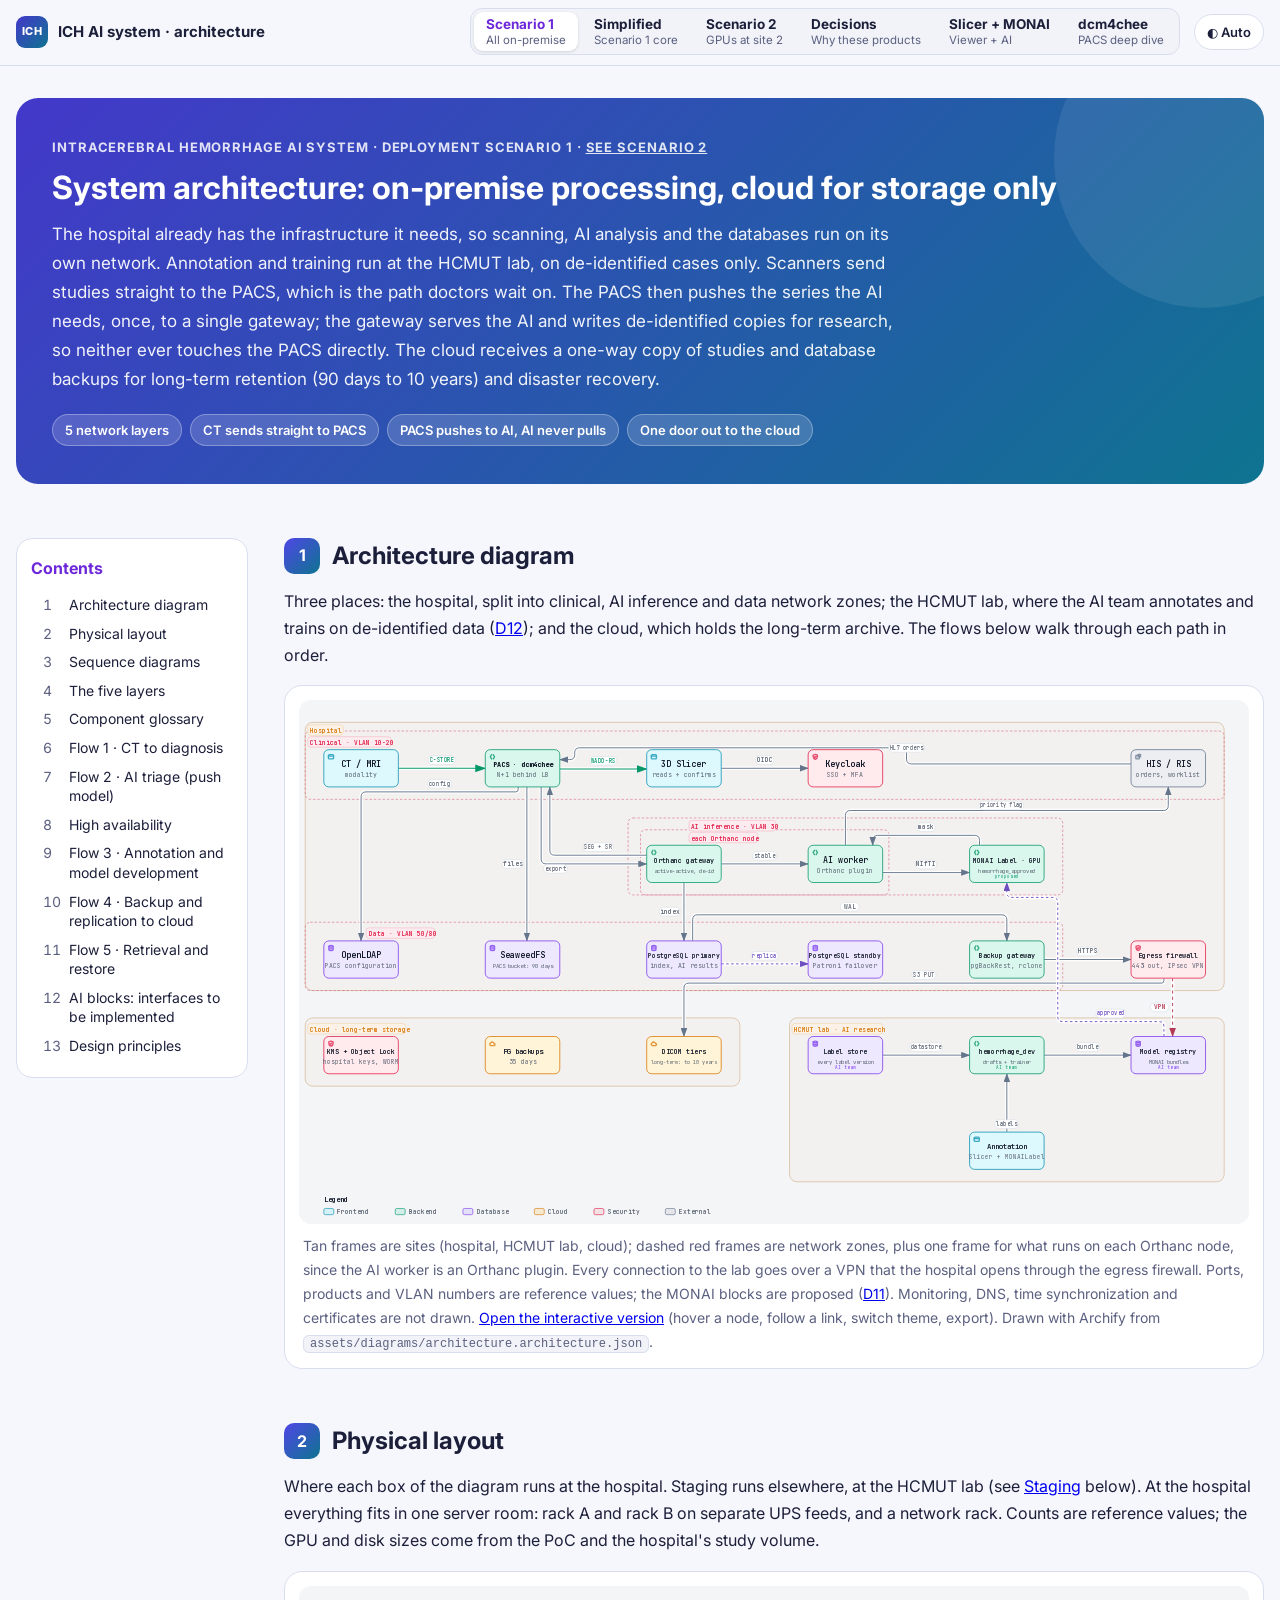
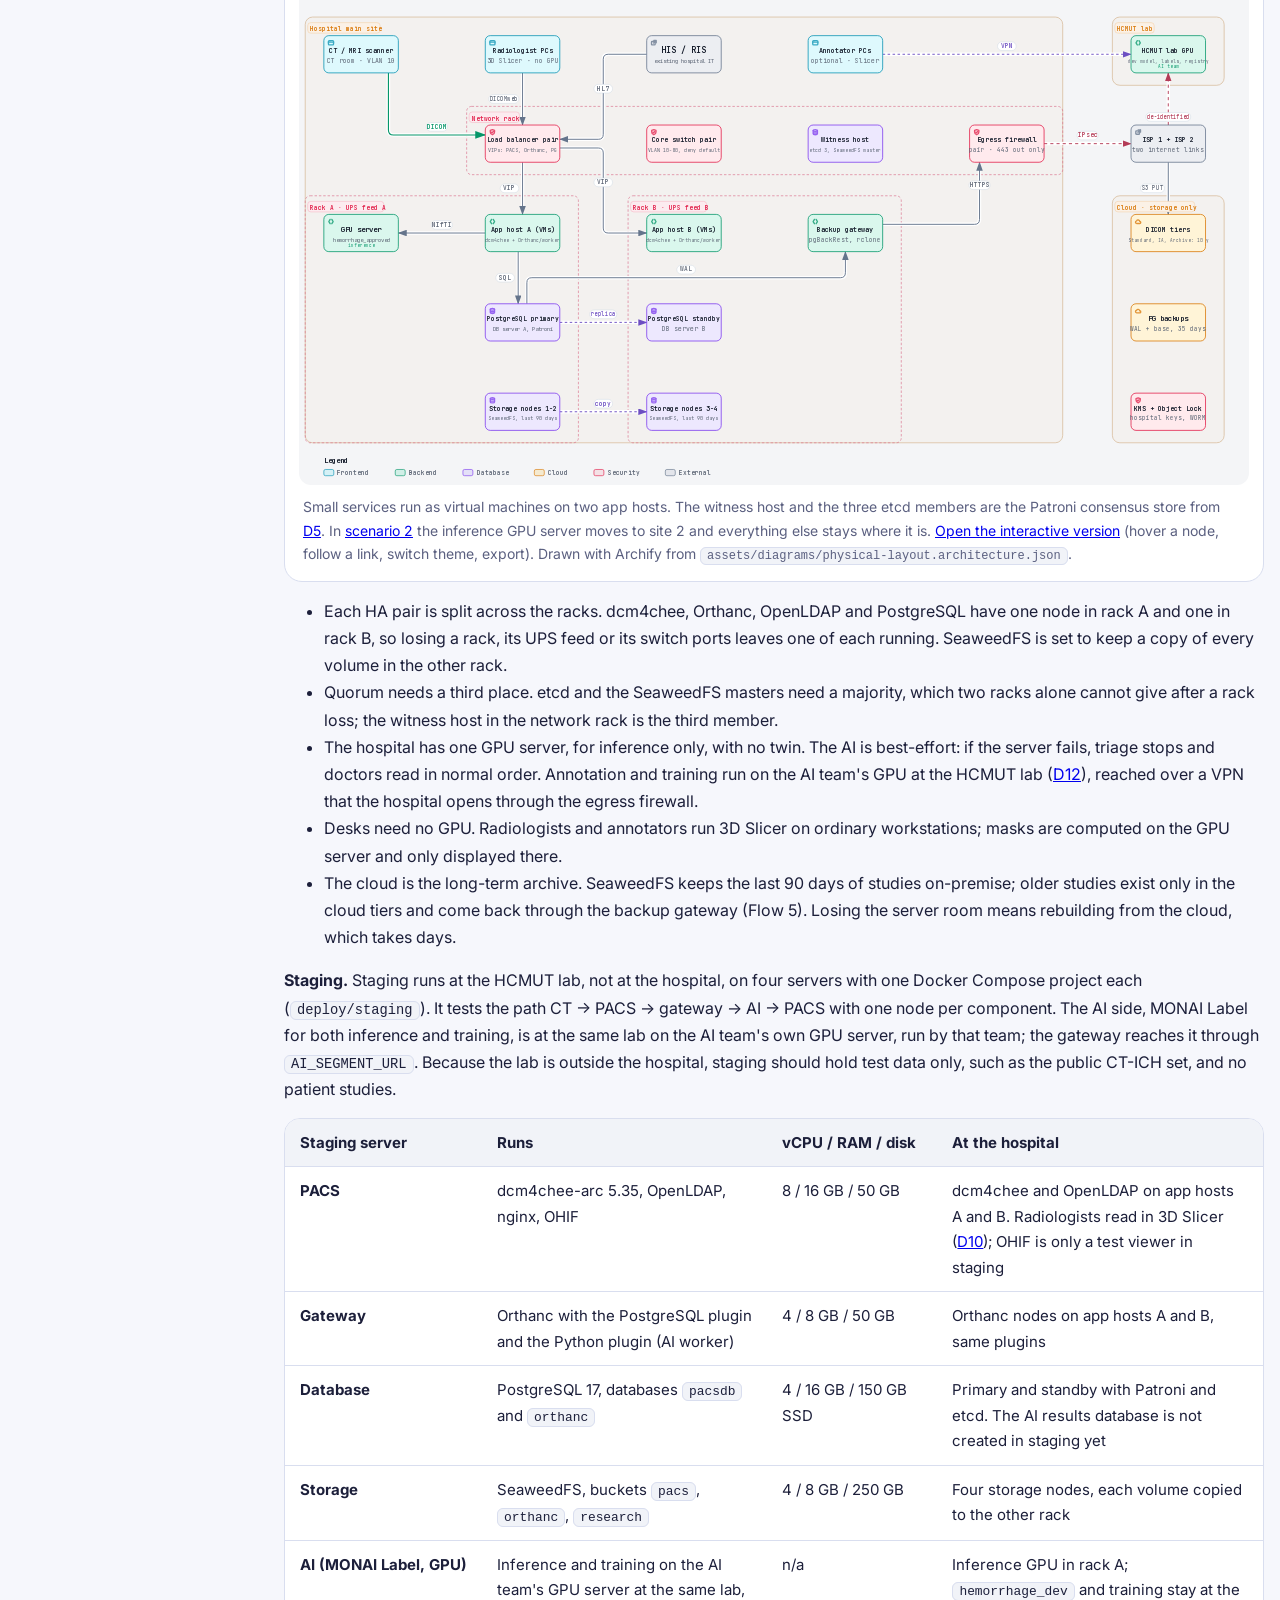
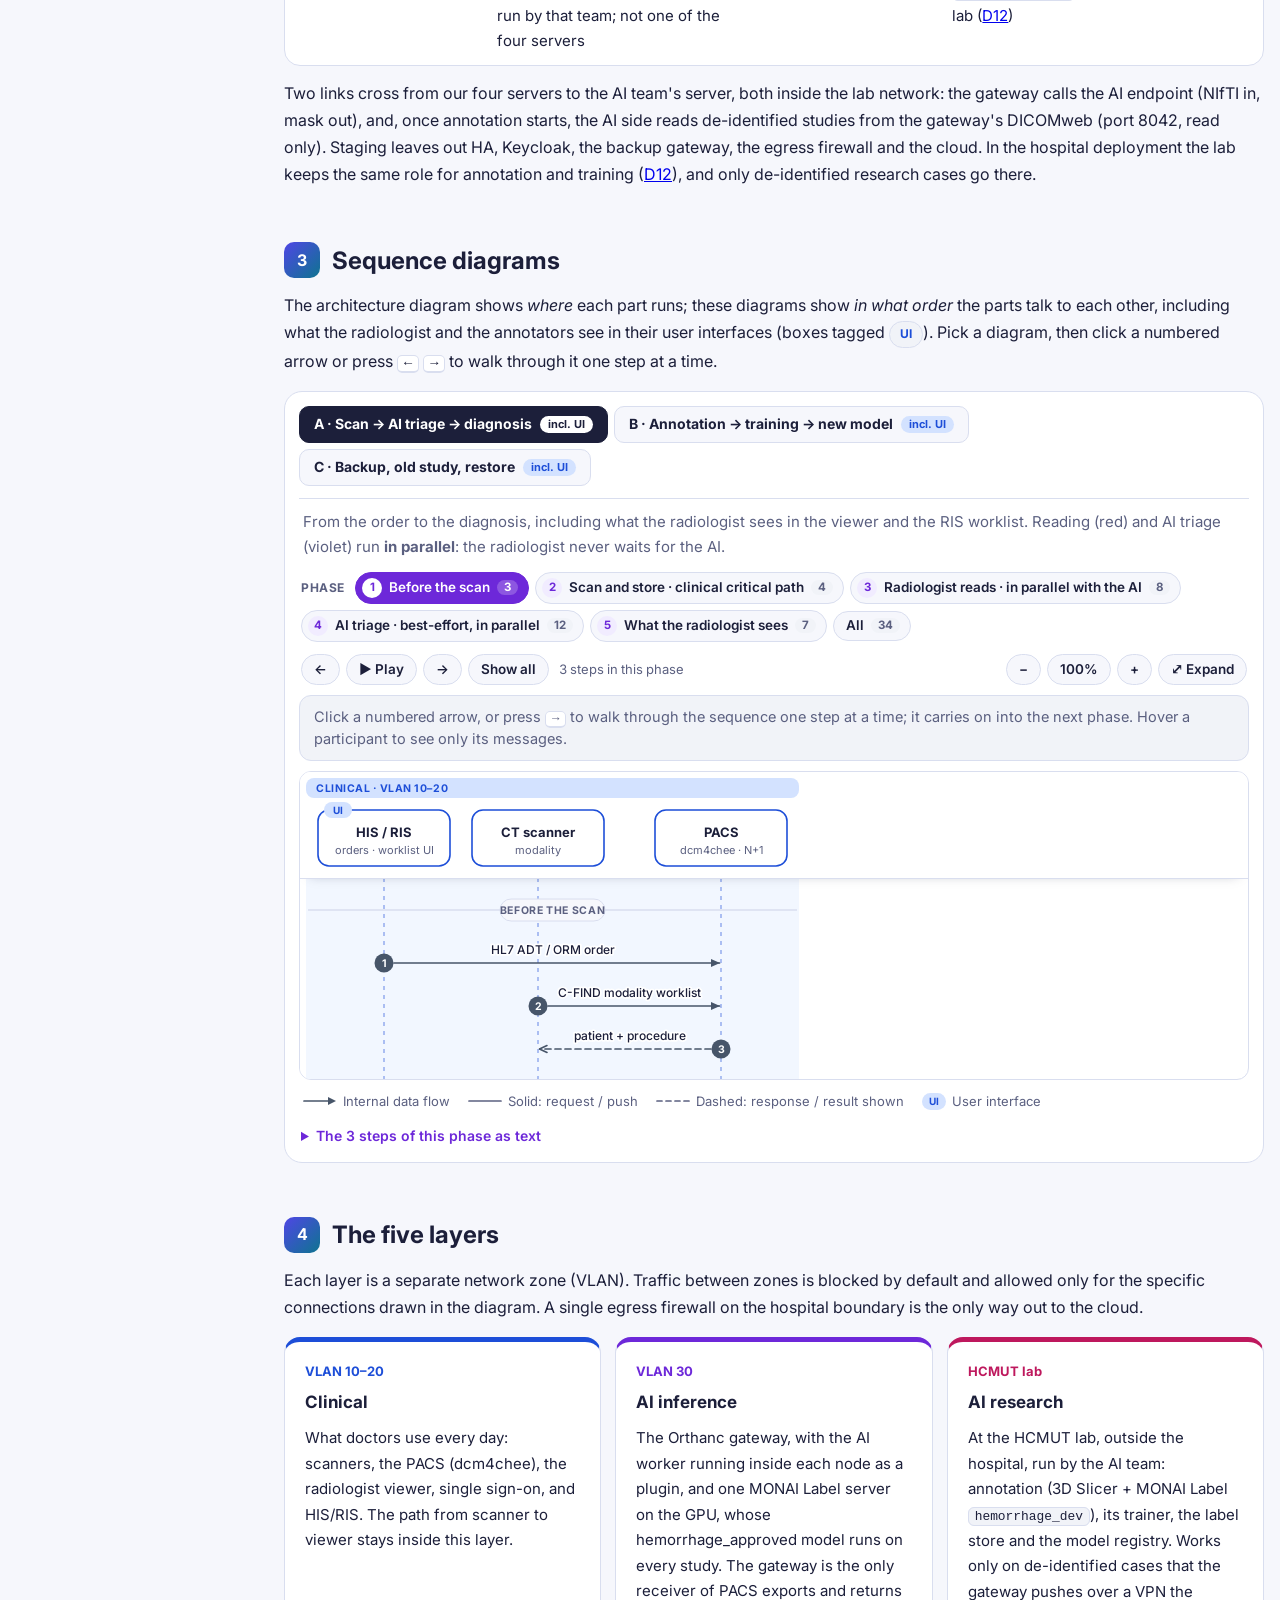
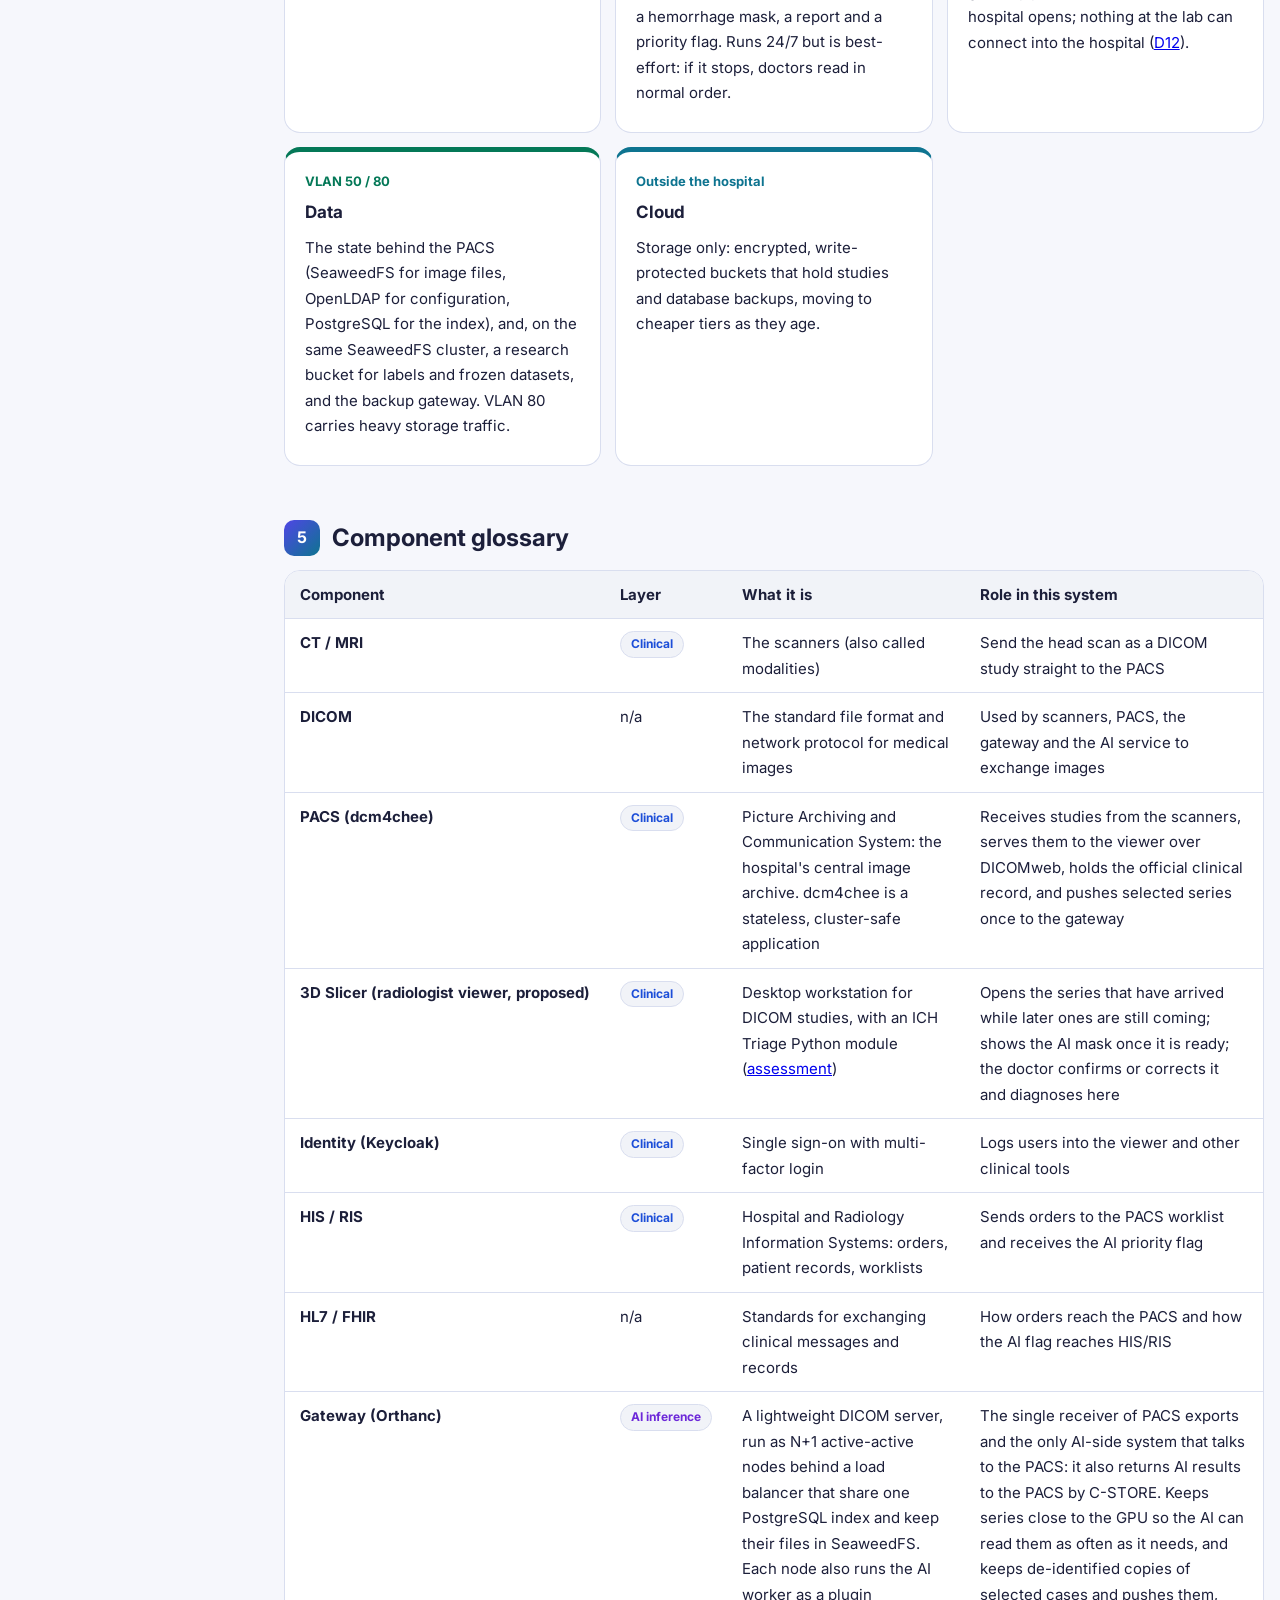
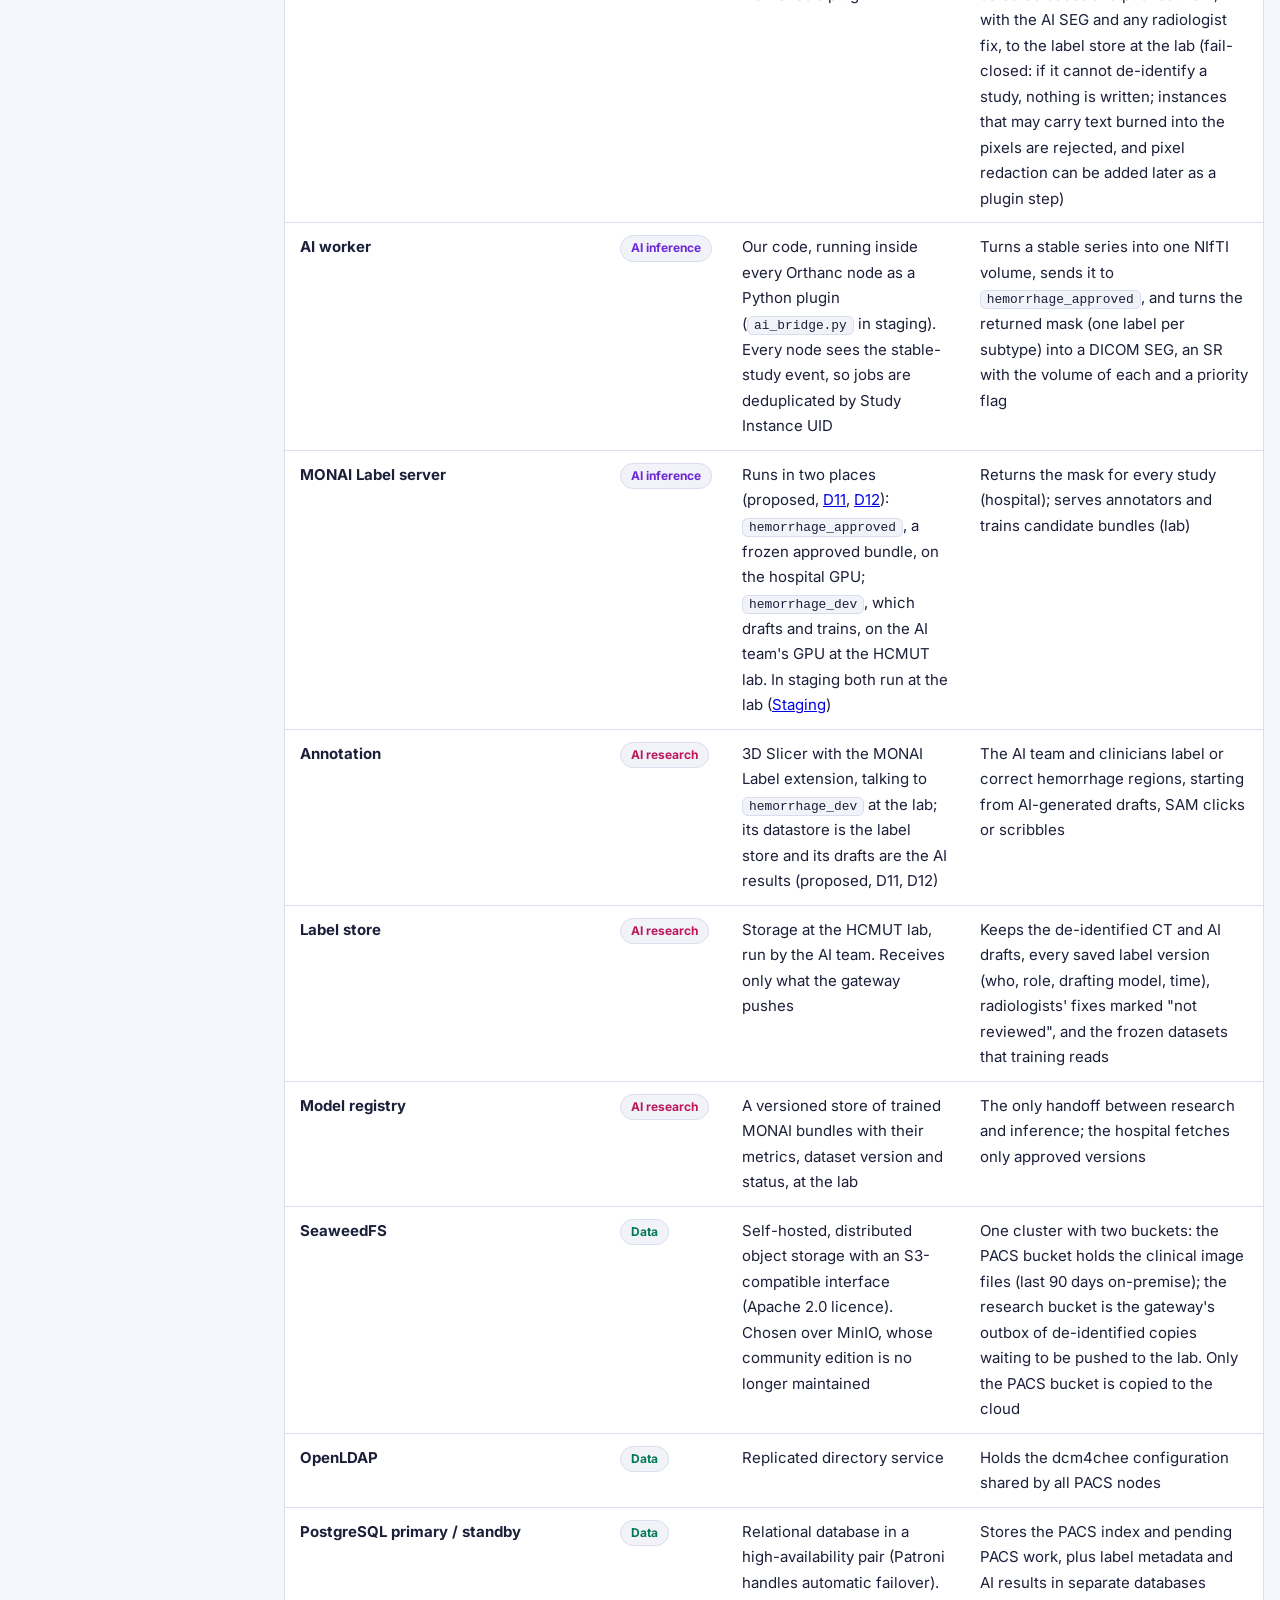
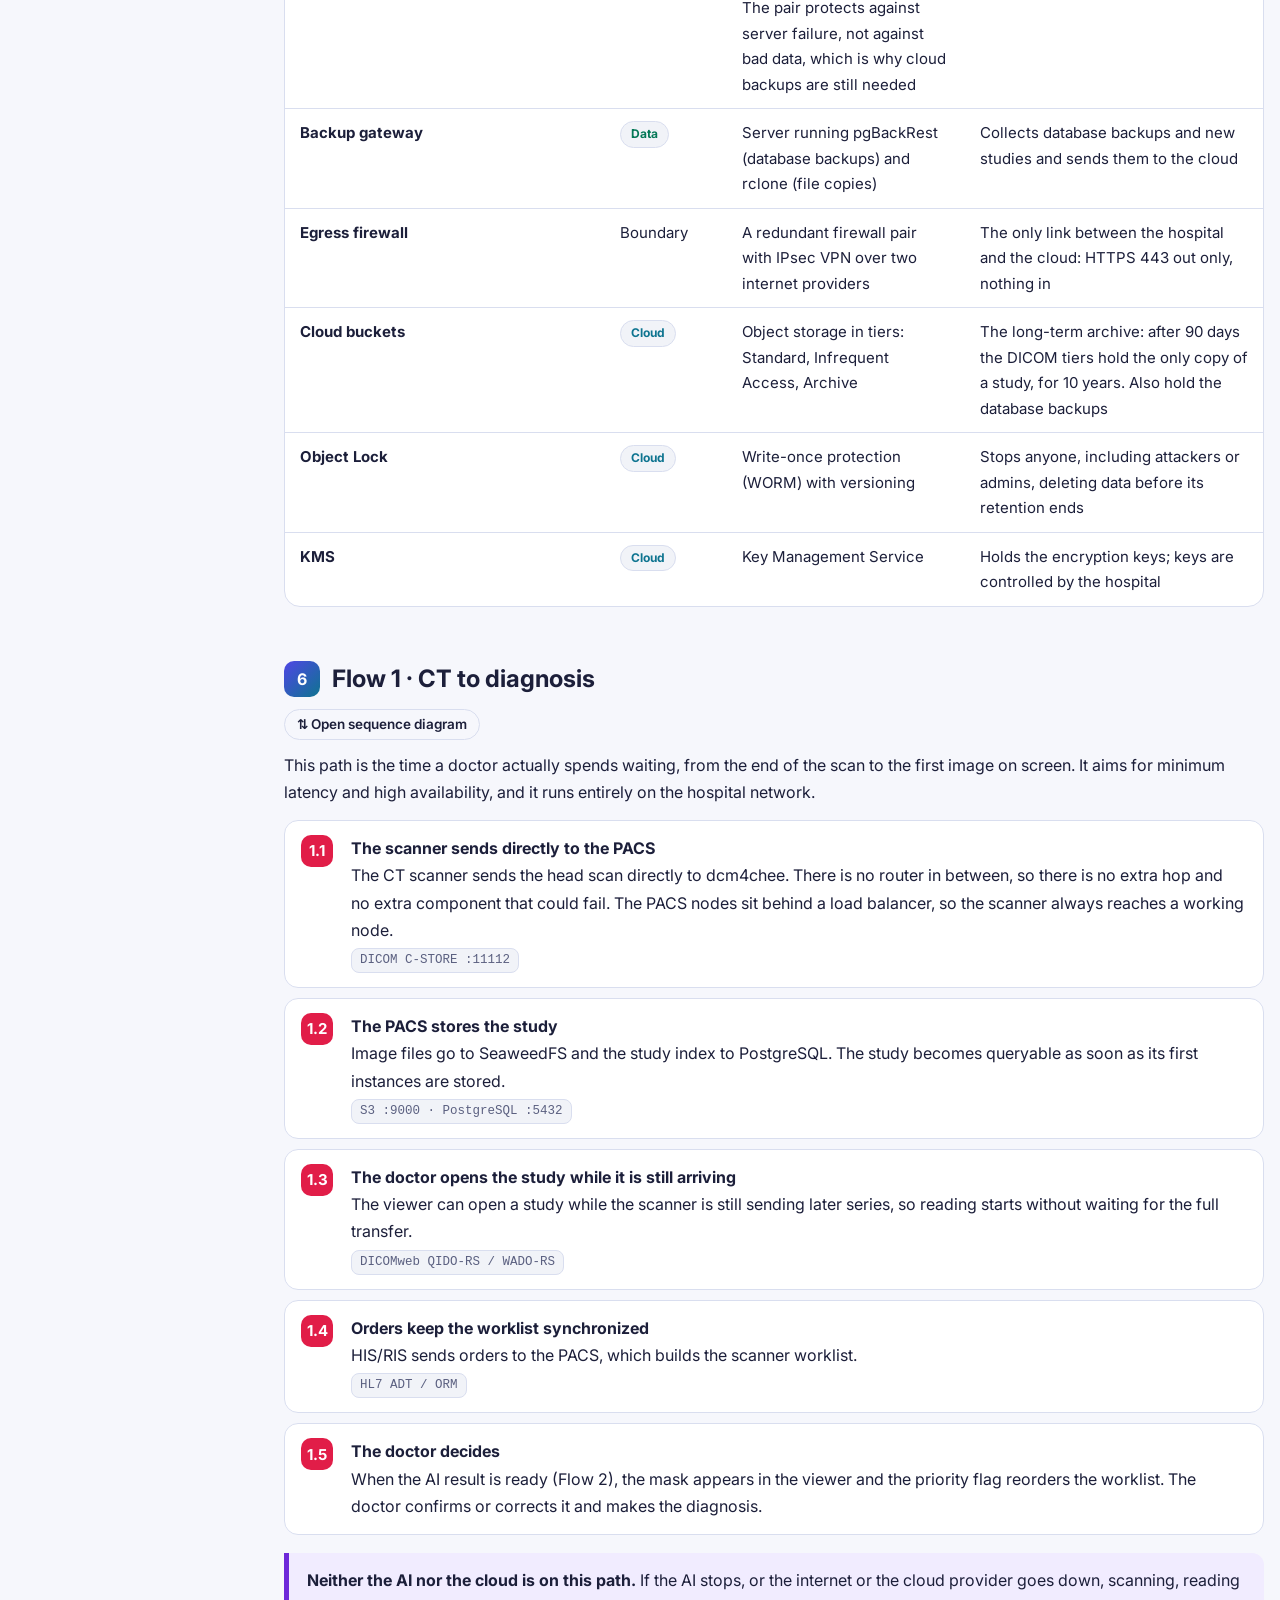
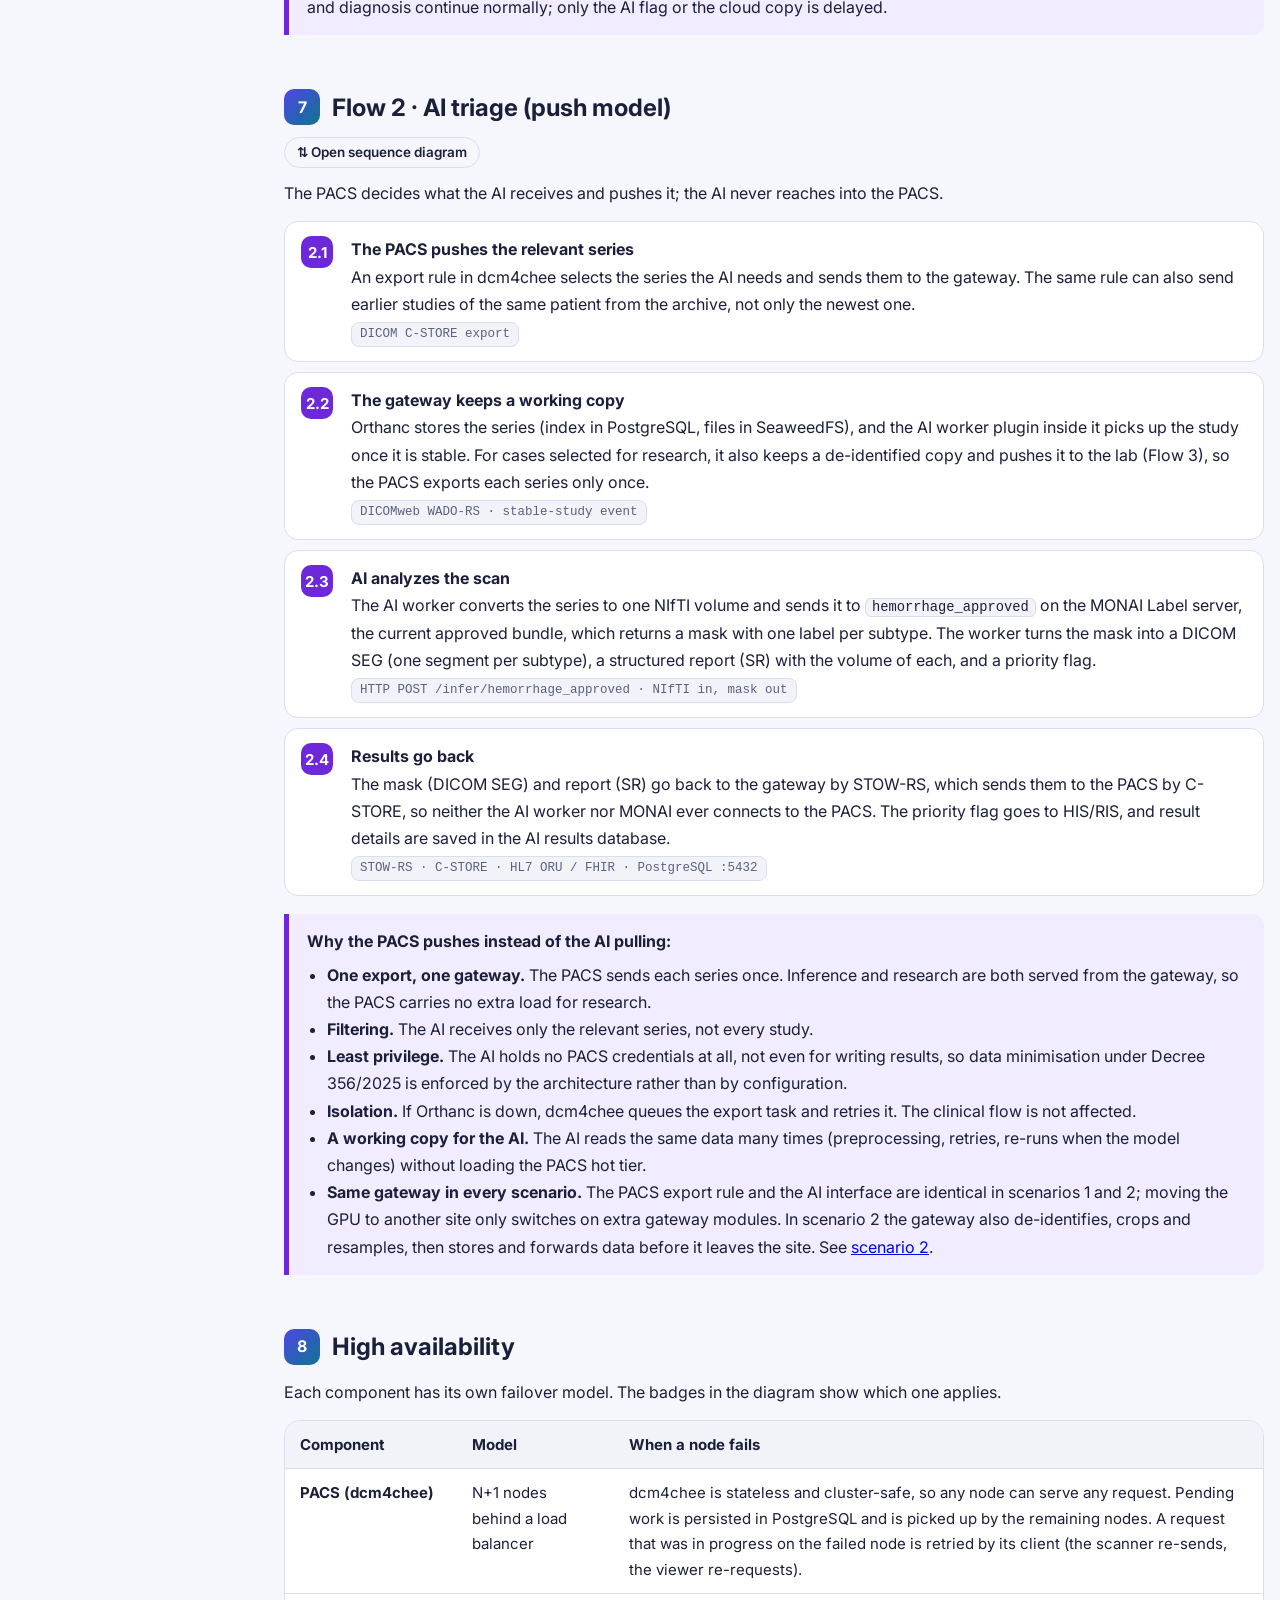
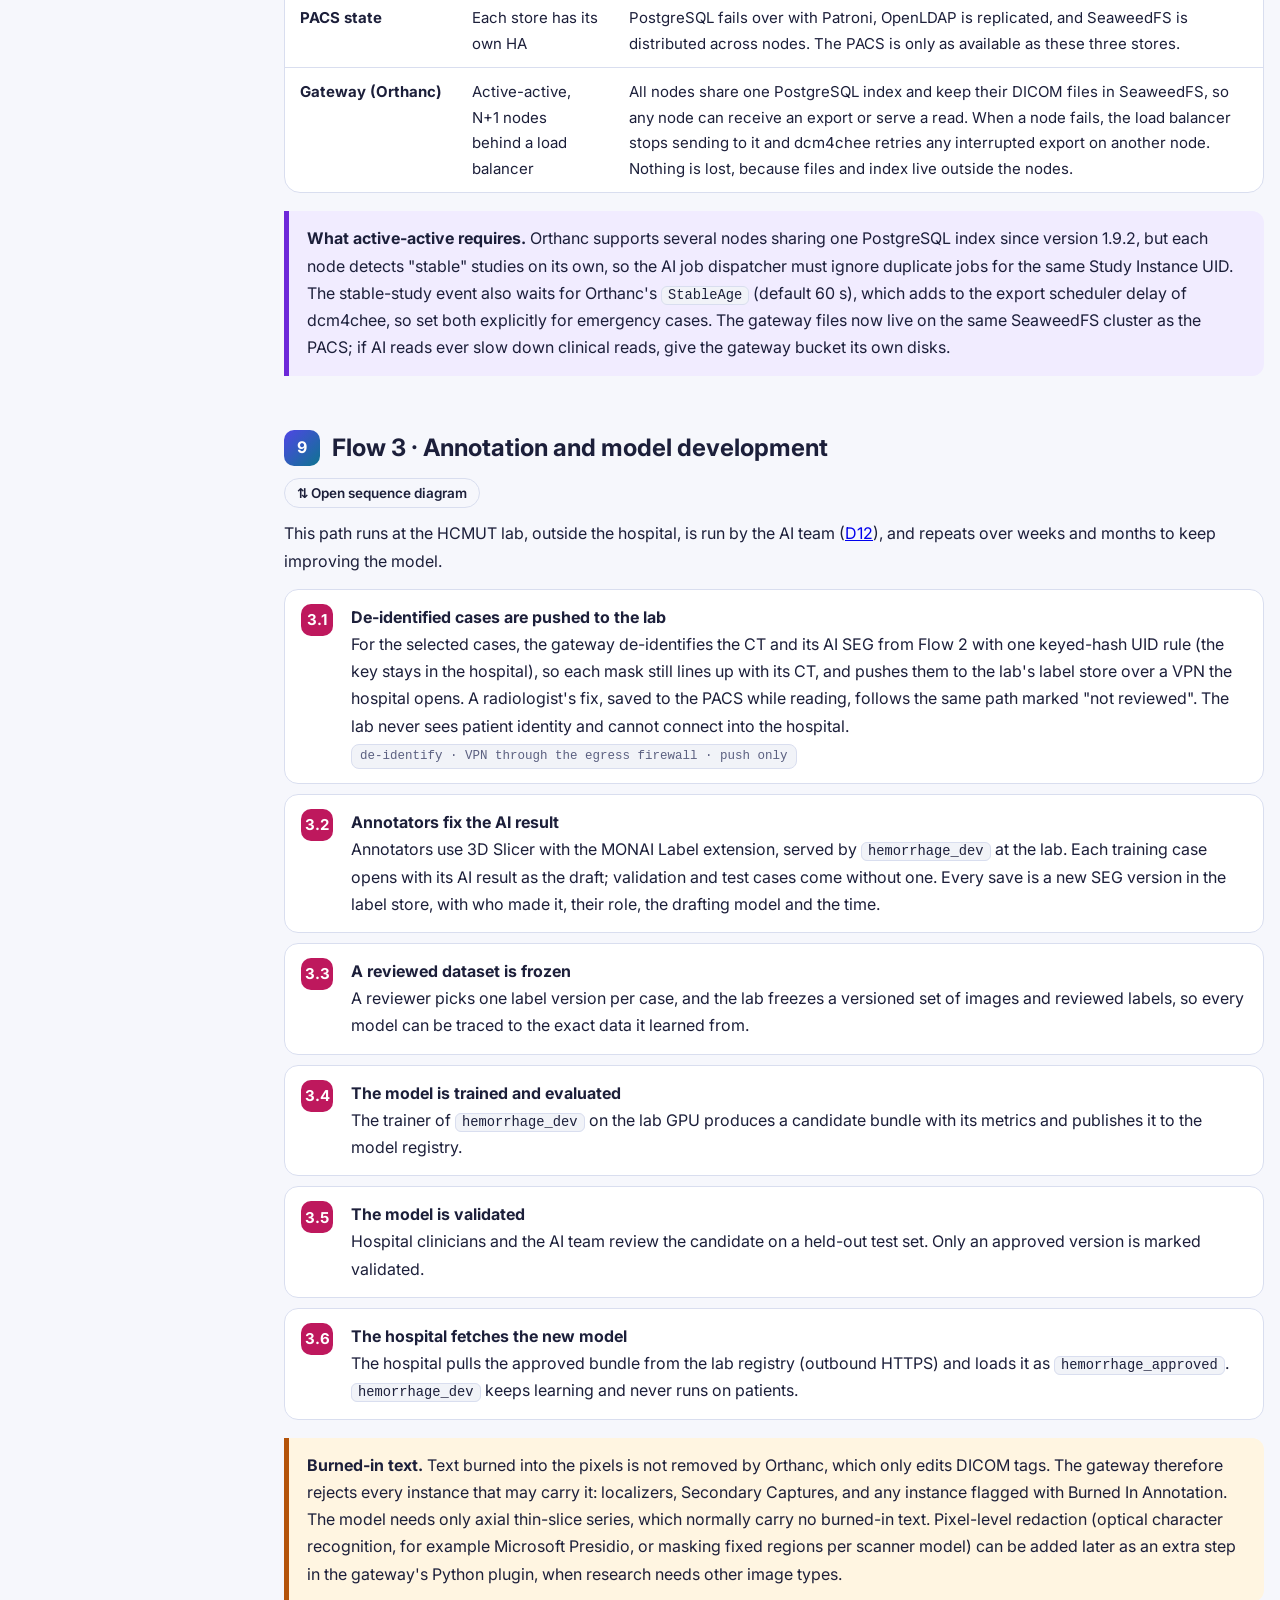
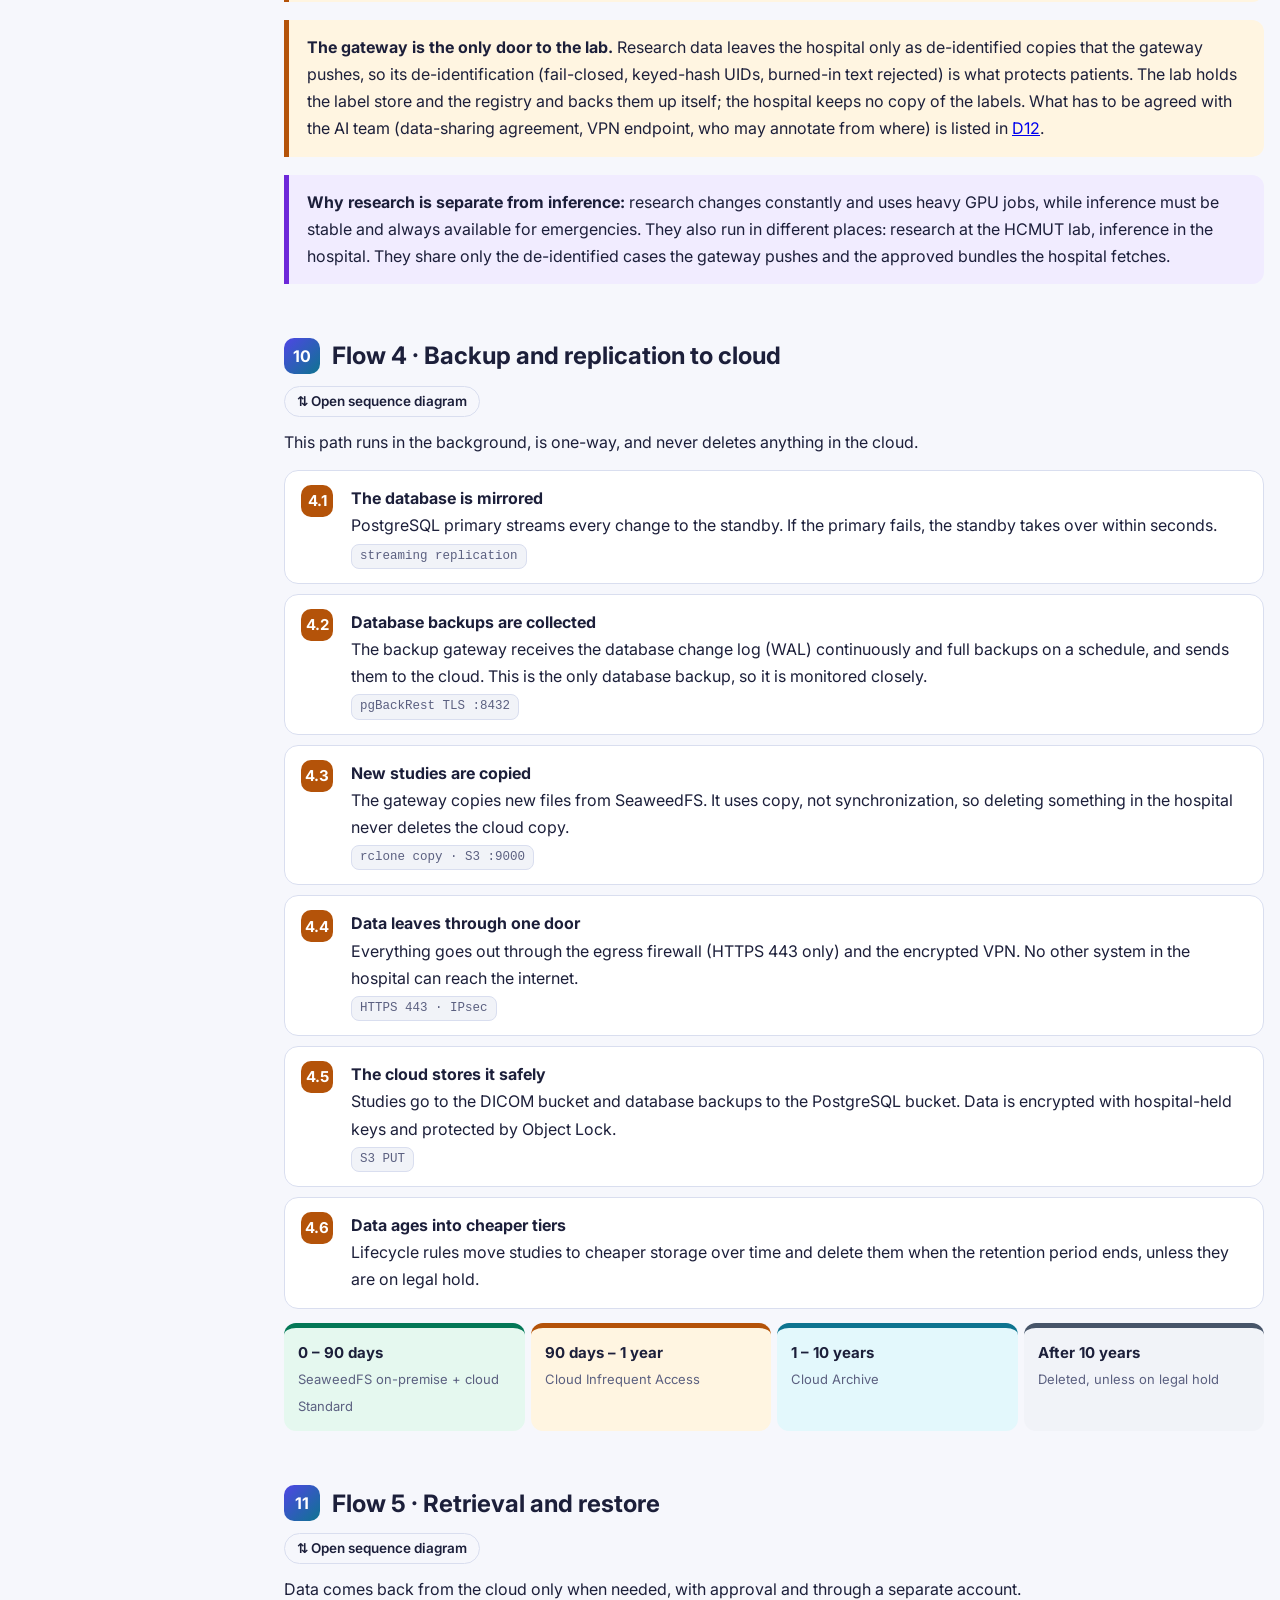
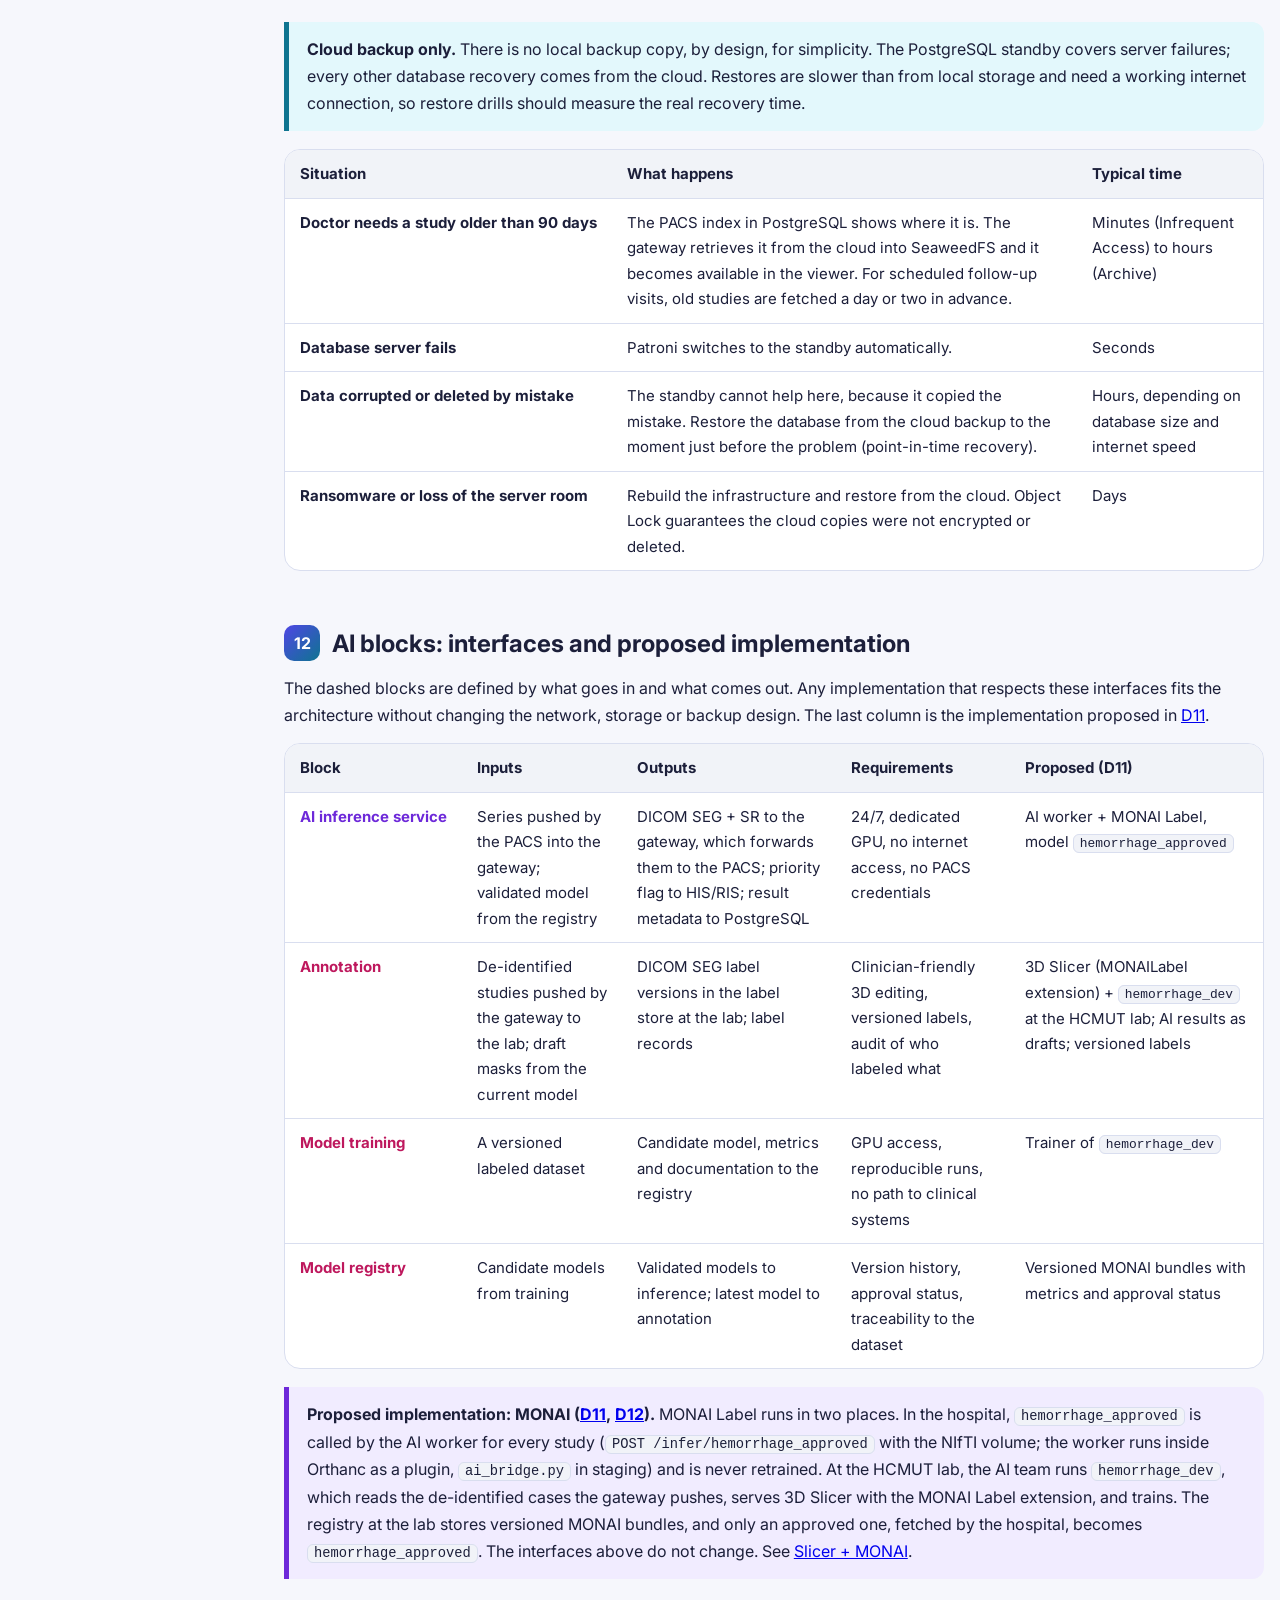
==== commit a36da479: "docs: draw the architecture diagrams with Archify Replace the hand-drawn SVGs with Archify diagrams " ====
--- a/index.html
+++ b/index.html
@@ -181,544 +181,17 @@
 <main>
 
 <h2 class="sec" id="diagram"><span class="n">1</span>Architecture diagram</h2>
-<p>Layers run top to bottom, from the clinical systems down to the cloud. Use the buttons, or click any arrow label, to highlight one flow at a time. Zoom in or expand the diagram to read the labels; drag to pan.</p>
-<div class="figure">
-  <div class="focusbar" role="group" aria-label="Highlight a flow">
-    <span>Highlight:</span>
-    <button type="button" data-f="" aria-pressed="true">All flows</button>
-    <button type="button" data-f="clinical" data-sec="flow-clinical" data-desc="Red: the scanner sends straight to the PACS and the viewer reads while series arrive. This is the only path a doctor waits on." aria-pressed="false">1 · Clinical path</button>
-    <button type="button" data-f="triage" data-sec="flow-triage" data-desc="Violet: the PACS pushes selected series once to the Orthanc gateway. The AI worker inside Orthanc sends a NIfTI volume to hemorrhage_approved, turns the mask into SEG + SR for the PACS and sends the priority flag. Best-effort, never on the critical path." aria-pressed="false">2 · AI triage</button>
-    <button type="button" data-f="ai" data-sec="flow-ai" data-desc="At the HCMUT lab: the gateway pushes de-identified research cases there; annotators (3D Slicer + hemorrhage_dev) fix the AI draft, every version goes to the label store, a frozen dataset trains hemorrhage_dev, and only an approved bundle comes back as hemorrhage_approved." aria-pressed="false">3 · Annotation &amp; training</button>
-    <button type="button" data-f="backup" data-sec="flow-backup" data-desc="Amber: one-way copies of studies and database backups leave through the single egress firewall to Object-Locked cloud buckets." aria-pressed="false">4 · Backup &amp; replication</button>
-    <button type="button" data-f="restore" data-sec="flow-restore" data-desc="Cyan: data comes back from the cloud only when needed, with approval, through the backup gateway." aria-pressed="false">5 · Restore</button>
-  </div>
-  <p class="focuscap" aria-live="polite"></p>
-  <div class="figscroll"><svg id="arch" xmlns="http://www.w3.org/2000/svg" viewBox="0 0 1840 1130" role="img" aria-labelledby="ttl dsc">
-<title id="ttl">ICH AI system architecture, Scenario 1</title>
-<desc id="dsc">Swimlane architecture with clinical, AI inference, AI research, data and cloud lanes. CT sends studies directly to the dcm4chee PACS, which the viewer reads while series are still arriving. The PACS pushes selected series once to the Orthanc gateway. The AI worker runs inside Orthanc as a plugin: it sends a NIfTI volume to the hemorrhage_approved model on one MONAI Label server and turns the returned mask into SEG and SR, which go back to the PACS through the gateway, plus a priority flag to HIS/RIS. Annotation and training run at the HCMUT lab, outside the hospital: the gateway pushes de-identified research cases there, annotators in 3D Slicer use the hemorrhage_dev model, every saved label version goes to the label store, and a frozen dataset trains hemorrhage_dev. Only an approved bundle, fetched by the hospital from the lab registry, becomes hemorrhage_approved. On-premise SeaweedFS keeps the last 90 days; the cloud tiers hold the long-term archive and backups, reached only through the backup gateway and the egress firewall.</desc>
-<defs><marker id="ar" viewBox="0 0 10 10" refX="8" refY="5" markerWidth="7" markerHeight="7" orient="auto-start-reverse"><path d="M1.5 1L8.5 5L1.5 9" fill="none" stroke="context-stroke" stroke-width="1.7" stroke-linecap="round" stroke-linejoin="round"/></marker></defs>
-<rect class="bg" x="0" y="0" width="1840" height="1130"/>
-<text class="h1" x="20" y="34">Intracerebral hemorrhage AI system · Scenario 1 architecture</text>
-<text class="h2" x="20" y="58">Inference on-premise, training at the HCMUT lab · CT goes straight to PACS · the AI worker runs inside the Orthanc gateway · the cloud holds the long-term archive</text>
-
-<rect class="lane f-blue" x="20" y="80" width="1800" height="170"/>
-<rect class="lh h-blue" x="20" y="80" width="150" height="170"/>
-<text class="lt t-blue" x="34" y="155" dominant-baseline="central">Clinical</text>
-<text class="ls t-blue" x="34" y="175" dominant-baseline="central">VLAN 10–20</text>
-<rect class="lane f-violet" x="20" y="250" width="1800" height="160"/>
-<rect class="lh h-violet" x="20" y="250" width="150" height="160"/>
-<text class="lt t-violet" x="34" y="320" dominant-baseline="central">AI inference</text>
-<text class="ls t-violet" x="34" y="340" dominant-baseline="central">VLAN 30</text>
-<rect class="lane f-pink" x="20" y="410" width="1800" height="160"/>
-<rect class="lh h-pink" x="20" y="410" width="150" height="160"/>
-<text class="lt t-pink" x="34" y="480" dominant-baseline="central">AI research</text>
-<text class="ls t-pink" x="34" y="500" dominant-baseline="central">HCMUT lab</text>
-<rect class="lane f-emerald" x="20" y="570" width="1800" height="190"/>
-<rect class="lh h-emerald" x="20" y="570" width="150" height="190"/>
-<text class="lt t-emerald" x="34" y="655" dominant-baseline="central">Data</text>
-<text class="ls t-emerald" x="34" y="675" dominant-baseline="central">VLAN 50 / 80</text>
-<rect class="lane f-cyan" x="20" y="760" width="1800" height="190"/>
-<rect class="lh h-cyan" x="20" y="760" width="150" height="190"/>
-<text class="lt t-cyan" x="34" y="845" dominant-baseline="central">Cloud</text>
-<text class="ls t-cyan" x="34" y="865" dominant-baseline="central">long-term storage</text>
-<rect class="frame" x="20" y="80" width="1800" height="870" rx="0"/>
-<line class="boundary" x1="20" y1="760" x2="1820" y2="760"/>
-
-<!-- clinical lane -->
-<g><rect class="bx s-blue" x="215" y="133" width="150" height="64" rx="12"/>
-<text class="bt" x="290" y="156" text-anchor="middle" dominant-baseline="central">CT / MRI</text>
-<text class="bs" x="290" y="176" text-anchor="middle" dominant-baseline="central">modality</text></g>
-<g><rect class="bx s-blue" x="455" y="133" width="150" height="64" rx="12"/>
-<rect class="tagbg h-blue" x="458" y="124" width="104" height="18" rx="9"/>
-<text class="tagt t-blue" x="510" y="133" text-anchor="middle" dominant-baseline="central">N+1 · LB</text>
-<text class="bt" x="530" y="160" text-anchor="middle" dominant-baseline="central">PACS · dcm4chee</text>
-<text class="bs" x="530" y="180" text-anchor="middle" dominant-baseline="central">archive + DICOMweb</text></g>
-<g><rect class="bx s-blue" x="935" y="133" width="150" height="64" rx="12"/>
-<text class="bt" x="1010" y="156" text-anchor="middle" dominant-baseline="central">3D Slicer</text>
-<text class="bs" x="1010" y="176" text-anchor="middle" dominant-baseline="central">reads + confirms</text></g>
-<g><rect class="bx s-blue" x="1175" y="133" width="150" height="64" rx="12"/>
-<text class="bt" x="1250" y="156" text-anchor="middle" dominant-baseline="central">Identity</text>
-<text class="bs" x="1250" y="176" text-anchor="middle" dominant-baseline="central">Keycloak SSO + MFA</text></g>
-<g><rect class="bx s-blue" x="1655" y="133" width="150" height="64" rx="12"/>
-<text class="bt" x="1730" y="156" text-anchor="middle" dominant-baseline="central">HIS / RIS</text>
-<text class="bs" x="1730" y="176" text-anchor="middle" dominant-baseline="central">orders, worklist</text></g>
-
-<!-- AI inference lane: the gateway holds the AI worker; MONAI Label here runs hemorrhage_approved only -->
-<g><rect class="bx s-violet" x="440" y="268" width="440" height="122" rx="14"/>
-<rect class="tagbg h-violet" x="452" y="259" width="112" height="18" rx="9"/>
-<text class="tagt t-violet" x="508" y="268" text-anchor="middle" dominant-baseline="central">ACTIVE-ACTIVE</text>
-<text class="bt" x="532" y="304" text-anchor="middle" dominant-baseline="central">Gateway · Orthanc</text>
-<text class="bs" x="532" y="324" text-anchor="middle" dominant-baseline="central">N+1 nodes · PG index</text>
-<text class="bs" x="532" y="340" text-anchor="middle" dominant-baseline="central">files in SeaweedFS</text>
-<text class="bs" x="532" y="356" text-anchor="middle" dominant-baseline="central">de-identifies research copies</text></g>
-<g><rect class="bx s-violet af-violet" x="630" y="288" width="236" height="88" rx="10"/>
-<text class="bt" x="748" y="308" text-anchor="middle" dominant-baseline="central">AI worker · Orthanc plugin</text>
-<text class="bs" x="748" y="328" text-anchor="middle" dominant-baseline="central">stable study → NIfTI volume</text>
-<text class="bs" x="748" y="344" text-anchor="middle" dominant-baseline="central">mask → DICOM SEG + SR</text>
-<text class="bs" x="748" y="360" text-anchor="middle" dominant-baseline="central">priority flag, result record</text></g>
-<g><rect class="abs s-violet af-violet" x="1010" y="268" width="350" height="122" rx="14"/>
-<rect class="tagbg h-violet" x="1208" y="259" width="140" height="18" rx="9"/>
-<text class="tagt t-violet" x="1278" y="268" text-anchor="middle" dominant-baseline="central">PROPOSED · MONAI</text>
-<text class="bt" x="1026" y="286" dominant-baseline="central">MONAI Label server · GPU</text>
-<rect class="bx s-violet" x="1024" y="300" width="322" height="36" rx="8"/>
-<text class="bt" x="1036" y="318" dominant-baseline="central">hemorrhage_approved</text>
-<text class="bs" x="1334" y="318" text-anchor="end" dominant-baseline="central">every study, frozen</text>
-<text class="bs" x="1036" y="362" dominant-baseline="central">hemorrhage_dev and training run at the lab</text></g>
-
-<!-- AI research lane: the HCMUT lab, run by the AI team -->
-<rect class="labzone" x="650" y="420" width="990" height="142" rx="12"/>
-<text class="labt" x="662" y="556">HCMUT LAB · OUTSIDE THE HOSPITAL · REACHED OVER A VPN THE HOSPITAL OPENS</text>
-<g><path class="cy s-pink" d="M690 450 L690 520 A85 10 0 0 0 860 520 L860 450 A85 10 0 0 1 690 450 Z"/>
-<ellipse class="cyt s-pink" cx="775" cy="450" rx="85" ry="10"/>
-<text class="bt" x="775" y="478" text-anchor="middle" dominant-baseline="central">Label store</text>
-<text class="bs" x="775" y="496" text-anchor="middle" dominant-baseline="central">de-identified CT + drafts</text>
-<text class="bs" x="775" y="512" text-anchor="middle" dominant-baseline="central">every label version</text></g>
-<g><rect class="abs s-pink af-pink" x="930" y="446" width="200" height="84" rx="14"/>
-<text class="bt" x="1030" y="468" text-anchor="middle" dominant-baseline="central">hemorrhage_dev</text>
-<text class="bs" x="1030" y="490" text-anchor="middle" dominant-baseline="central">MONAI Label · lab GPU</text>
-<text class="bs" x="1030" y="508" text-anchor="middle" dominant-baseline="central">drafts + trainer</text></g>
-<g><rect class="abs s-pink af-pink" x="1190" y="446" width="200" height="84" rx="14"/>
-<text class="bt" x="1290" y="468" text-anchor="middle" dominant-baseline="central">Annotation</text>
-<text class="bs" x="1290" y="490" text-anchor="middle" dominant-baseline="central">3D Slicer + MONAILabel ext.</text>
-<text class="bs" x="1290" y="508" text-anchor="middle" dominant-baseline="central">fix the AI draft</text></g>
-<g><path class="cy s-pink" d="M1450 450 L1450 520 A75 10 0 0 0 1600 520 L1600 450 A75 10 0 0 1 1450 450 Z"/>
-<ellipse class="cyt s-pink" cx="1525" cy="450" rx="75" ry="10"/>
-<text class="bt" x="1525" y="481" text-anchor="middle" dominant-baseline="central">Model registry</text>
-<text class="bs" x="1525" y="501" text-anchor="middle" dominant-baseline="central">MONAI bundles + status</text></g>
-
-<!-- data lane -->
-<rect class="grp" x="440" y="598" width="660" height="114" rx="14"/>
-<text class="grpt" x="452" y="594">PACS state · each store has its own HA</text>
-<g><path class="cy s-emerald" d="M455 620 L455 690 A75.0 10 0 0 0 605 690 L605 620 A75.0 10 0 0 1 455 620 Z"/>
-<ellipse class="cyt s-emerald" cx="530.0" cy="620" rx="75.0" ry="10"/>
-<text class="bt" x="530" y="646" text-anchor="middle" dominant-baseline="central">SeaweedFS</text>
-<text class="bs" x="530" y="664" text-anchor="middle" dominant-baseline="central">PACS bucket · 90 days</text>
-<text class="bs" x="530" y="680" text-anchor="middle" dominant-baseline="central">+ research outbox</text></g>
-<g><path class="cy s-emerald" d="M695 620 L695 690 A75.0 10 0 0 0 845 690 L845 620 A75.0 10 0 0 1 695 620 Z"/>
-<ellipse class="cyt s-emerald" cx="770.0" cy="620" rx="75.0" ry="10"/>
-<text class="bt" x="770" y="651" text-anchor="middle" dominant-baseline="central">OpenLDAP</text>
-<text class="bs" x="770" y="671" text-anchor="middle" dominant-baseline="central">PACS configuration</text></g>
-<g><path class="cy s-emerald" d="M935 620 L935 690 A75.0 10 0 0 0 1085 690 L1085 620 A75.0 10 0 0 1 935 620 Z"/>
-<ellipse class="cyt s-emerald" cx="1010.0" cy="620" rx="75.0" ry="10"/>
-<text class="bt" x="1010" y="651" text-anchor="middle" dominant-baseline="central">PostgreSQL primary</text>
-<text class="bs" x="1010" y="671" text-anchor="middle" dominant-baseline="central">PACS index, AI results</text></g>
-<g><path class="cy s-emerald" d="M1175 620 L1175 690 A75.0 10 0 0 0 1325 690 L1325 620 A75.0 10 0 0 1 1175 620 Z"/>
-<ellipse class="cyt s-emerald" cx="1250.0" cy="620" rx="75.0" ry="10"/>
-<text class="bt" x="1250" y="651" text-anchor="middle" dominant-baseline="central">PostgreSQL standby</text>
-<text class="bs" x="1250" y="671" text-anchor="middle" dominant-baseline="central">Patroni failover</text></g>
-<g><rect class="bx s-amber" x="1415" y="628" width="150" height="64" rx="12"/>
-<text class="bt" x="1490" y="651" text-anchor="middle" dominant-baseline="central">Backup gateway</text>
-<text class="bs" x="1490" y="671" text-anchor="middle" dominant-baseline="central">pgBackRest · rclone</text></g>
-<g><rect class="bx s-amber" x="1655" y="728" width="150" height="64" rx="12"/>
-<text class="bt" x="1730" y="751" text-anchor="middle" dominant-baseline="central">Egress firewall</text>
-<text class="bs" x="1730" y="771" text-anchor="middle" dominant-baseline="central">443 out only · IPsec VPN</text></g>
-
-<!-- cloud lane -->
-<g><rect class="bx s-cyan" x="215" y="823" width="150" height="64" rx="12"/>
-<text class="bt" x="290" y="846" text-anchor="middle" dominant-baseline="central">KMS</text>
-<text class="bs" x="290" y="866" text-anchor="middle" dominant-baseline="central">hospital-held keys</text></g>
-<g><rect class="bx s-cyan" x="455" y="823" width="150" height="64" rx="12"/>
-<text class="bt" x="530" y="846" text-anchor="middle" dominant-baseline="central">Object Lock</text>
-<text class="bs" x="530" y="866" text-anchor="middle" dominant-baseline="central">WORM + versioning</text></g>
-<g><path class="cy s-cyan" d="M935 830 L935 900 A75.0 10 0 0 0 1085 900 L1085 830 A75.0 10 0 0 1 935 830 Z"/>
-<ellipse class="cyt s-cyan" cx="1010.0" cy="830" rx="75.0" ry="10"/>
-<text class="bt" x="1010" y="861" text-anchor="middle" dominant-baseline="central">DICOM · Standard</text>
-<text class="bs" x="1010" y="881" text-anchor="middle" dominant-baseline="central">0 – 90 days</text></g>
-<g><path class="cy s-cyan" d="M1175 830 L1175 900 A75.0 10 0 0 0 1325 900 L1325 830 A75.0 10 0 0 1 1175 830 Z"/>
-<ellipse class="cyt s-cyan" cx="1250.0" cy="830" rx="75.0" ry="10"/>
-<text class="bt" x="1250" y="861" text-anchor="middle" dominant-baseline="central">Infrequent Access</text>
-<text class="bs" x="1250" y="881" text-anchor="middle" dominant-baseline="central">DICOM · 90 days – 1 year</text></g>
-<g><path class="cy s-cyan" d="M1415 830 L1415 900 A75.0 10 0 0 0 1565 900 L1565 830 A75.0 10 0 0 1 1415 830 Z"/>
-<ellipse class="cyt s-cyan" cx="1490.0" cy="830" rx="75.0" ry="10"/>
-<text class="bt" x="1490" y="861" text-anchor="middle" dominant-baseline="central">DICOM · Archive</text>
-<text class="bs" x="1490" y="881" text-anchor="middle" dominant-baseline="central">1 – 10 years</text></g>
-<g><path class="cy s-cyan" d="M1655 830 L1655 900 A75.0 10 0 0 0 1805 900 L1805 830 A75.0 10 0 0 1 1655 830 Z"/>
-<ellipse class="cyt s-cyan" cx="1730.0" cy="830" rx="75.0" ry="10"/>
-<text class="bt" x="1730" y="861" text-anchor="middle" dominant-baseline="central">PG backup bucket</text>
-<text class="bs" x="1730" y="881" text-anchor="middle" dominant-baseline="central">only DB backup · 35 days</text></g>
-<path class="brk" d="M935 918 L935 926 L1565 926 L1565 918"/>
-<text class="btag" x="1250" y="942" text-anchor="middle">Long-term archive: after 90 days the cloud holds the only copy of a study</text>
-
-<!-- flow 1: clinical -->
-<path class="a crit" data-g="clinical" d="M365 165 L451 165" marker-end="url(#ar)"/>
-<path class="a crit" data-g="clinical" d="M609 165 L931 165" marker-end="url(#ar)" marker-start="url(#ar)"/>
-<path class="a flow" data-g="clinical" d="M1089 165 L1171 165" marker-end="url(#ar)" marker-start="url(#ar)"/>
-<path class="a flow" data-g="clinical" d="M1730 133 L1730 105 L590 105 L590 129" marker-end="url(#ar)"/>
-<path class="a flow" data-g="clinical" d="M470 197 L470 212 L420 212 L420 660 L436 660" marker-end="url(#ar)"/>
-<!-- flow 2: AI triage -->
-<path class="a ai" data-g="triage" d="M590 197 L590 264" marker-end="url(#ar)"/>
-<path class="a ai" data-g="triage" d="M868 314 L1020 314" marker-end="url(#ar)"/>
-<path class="a ai" data-g="triage" d="M1022 326 L870 326" marker-end="url(#ar)"/>
-<path class="a ai" data-g="triage" d="M560 268 L560 201" marker-end="url(#ar)"/>
-<path class="a ai" data-g="triage" d="M850 288 L850 232 L1700 232 L1700 201" marker-end="url(#ar)"/>
-<path class="a flow" data-g="triage" d="M600 390 L600 577 L1010 577 L1010 606" marker-end="url(#ar)"/>
-<!-- flow 3: annotation and training, at the lab -->
-<path class="a flow" data-g="ai" d="M775 390 L775 436" marker-end="url(#ar)"/>
-<path class="a flow" data-g="ai" d="M864 488 L926 488" marker-end="url(#ar)" marker-start="url(#ar)"/>
-<path class="a flow" data-g="ai" d="M1134 488 L1186 488" marker-end="url(#ar)" marker-start="url(#ar)"/>
-<path class="a flow" data-g="ai" d="M1100 446 L1100 428 L1525 428 L1525 436" marker-end="url(#ar)"/>
-<path class="a flow" data-g="ai" d="M1600 488 L1625 488 L1625 318 L1350 318" marker-end="url(#ar)"/>
-<!-- flow 4: backup -->
-<path class="a flow" data-g="backup" d="M1085 655 L1171 655" marker-end="url(#ar)"/>
-<path class="a bak" data-g="backup" d="M1010 700 L1010 725 L1470 725 L1470 696" marker-end="url(#ar)"/>
-<path class="a bak" data-g="backup" d="M530 700 L530 742 L1510 742 L1510 696" marker-end="url(#ar)"/>
-<path class="a bak" data-g="backup" d="M1565 670 L1700 670 L1700 724" marker-end="url(#ar)"/>
-<path class="a bak" data-g="backup" d="M1730 792 L1730 816" marker-end="url(#ar)"/>
-<path class="a bak" data-g="backup" d="M1680 792 L1680 806 L1010 806 L1010 816" marker-end="url(#ar)"/>
-<path class="a life" data-g="backup" d="M1085 865 L1171 865" marker-end="url(#ar)"/>
-<path class="a life" data-g="backup" d="M1325 865 L1411 865" marker-end="url(#ar)"/>
-<!-- flow 5: restore -->
-<path class="a rest" data-g="restore" d="M1790 728 L1790 640 L1569 640" marker-end="url(#ar)"/>
-
-<!-- labels -->
-<g data-g="ai"><rect class="pill" x="790" y="394" width="208" height="34" rx="7"/>
-<text class="lb" x="894" y="404" text-anchor="middle" dominant-baseline="central">push over VPN: de-identified CT,</text>
-<text class="lb" x="894" y="418" text-anchor="middle" dominant-baseline="central">AI SEG and PACS fixes</text></g>
-<g data-g="ai"><rect class="pill" x="862" y="458" width="66" height="20" rx="7"/>
-<text class="lb" x="895" y="468" text-anchor="middle" dominant-baseline="central">datastore</text></g>
-<g data-g="ai"><rect class="pill" x="1300" y="418" width="76" height="20" rx="7"/>
-<text class="lb" x="1338" y="428" text-anchor="middle" dominant-baseline="central">new bundle</text></g>
-<g data-g="ai"><rect class="pill" x="1560" y="352" width="128" height="34" rx="7"/>
-<text class="lb" x="1624" y="362" text-anchor="middle" dominant-baseline="central">approved only</text>
-<text class="lb" x="1624" y="376" text-anchor="middle" dominant-baseline="central">hospital fetches it</text></g>
-<g data-g="clinical"><rect class="pill" x="370" y="172" width="78" height="34" rx="7"/>
-<text class="lb" x="409" y="182" text-anchor="middle" dominant-baseline="central">C-STORE</text>
-<text class="lb" x="409" y="196" text-anchor="middle" dominant-baseline="central">:11112 direct</text></g>
-<g data-g="clinical"><rect class="pill" x="648" y="148" width="240" height="34" rx="7"/>
-<text class="lb" x="768" y="158" text-anchor="middle" dominant-baseline="central">QIDO / WADO-RS · while series arrive</text>
-<text class="lb" x="768" y="172" text-anchor="middle" dominant-baseline="central">STOW-RS · radiologist's corrected SEG</text></g>
-<g data-g="clinical"><rect class="pill" x="1100" y="172" width="60" height="20" rx="7"/>
-<text class="lb" x="1130" y="182" text-anchor="middle" dominant-baseline="central">OIDC</text></g>
-<g data-g="clinical"><rect class="pill" x="1035" y="95" width="250" height="20" rx="7"/>
-<text class="lb" x="1160" y="105" text-anchor="middle" dominant-baseline="central">HL7 ADT / ORM · orders → worklist</text></g>
-<g data-g="clinical"><rect class="pill" x="222" y="460" width="190" height="34" rx="7"/>
-<text class="lb" x="317" y="470" text-anchor="middle" dominant-baseline="central">PACS state: S3 pixels,</text>
-<text class="lb" x="317" y="484" text-anchor="middle" dominant-baseline="central">LDAP configuration, SQL index</text></g>
-<g data-g="triage"><rect class="pill" x="598" y="216" width="170" height="34" rx="7"/>
-<text class="lb" x="683" y="226" text-anchor="middle" dominant-baseline="central">C-STORE export (push)</text>
-<text class="lb" x="683" y="240" text-anchor="middle" dominant-baseline="central">series + fixed SEGs · retried</text></g>
-<g data-g="triage"><rect class="pill" x="426" y="220" width="126" height="34" rx="7"/>
-<text class="lb" x="489" y="230" text-anchor="middle" dominant-baseline="central">results: SEG + SR</text>
-<text class="lb" x="489" y="244" text-anchor="middle" dominant-baseline="central">C-STORE to PACS</text></g>
-<g data-g="triage"><rect class="pill" x="897" y="287" width="96" height="20" rx="7"/>
-<text class="lb" x="945" y="297" text-anchor="middle" dominant-baseline="central">NIfTI volume</text></g>
-<g data-g="triage"><rect class="pill" x="899" y="333" width="92" height="20" rx="7"/>
-<text class="lb" x="945" y="343" text-anchor="middle" dominant-baseline="central">mask (NIfTI)</text></g>
-<g data-g="triage"><rect class="pill" x="1428" y="222" width="201" height="20" rx="7"/>
-<text class="lb" x="1528" y="232" text-anchor="middle" dominant-baseline="central">priority flag · HL7 ORU / FHIR</text></g>
-<g data-g="triage"><rect class="pill" x="566" y="470" width="68" height="20" rx="7"/>
-<text class="lb" x="600" y="480" text-anchor="middle" dominant-baseline="central">AI results</text></g>
-<g data-g="backup"><rect class="pill" x="1090" y="662" width="81" height="34" rx="7"/>
-<text class="lb" x="1130" y="672" text-anchor="middle" dominant-baseline="central">streaming</text>
-<text class="lb" x="1130" y="686" text-anchor="middle" dominant-baseline="central">replication</text></g>
-<g data-g="backup"><rect class="pill" x="1130" y="715" width="230" height="20" rx="7"/>
-<text class="lb" x="1245" y="725" text-anchor="middle" dominant-baseline="central">pgBackRest TLS · WAL + base backups</text></g>
-<g data-g="backup"><rect class="pill" x="640" y="732" width="120" height="20" rx="7"/>
-<text class="lb" x="700" y="742" text-anchor="middle" dominant-baseline="central">rclone copy · S3</text></g>
-<g data-g="backup"><rect class="pill" x="1575" y="660" width="112" height="20" rx="7"/>
-<text class="lb" x="1631" y="670" text-anchor="middle" dominant-baseline="central">HTTPS 443 out</text></g>
-<g data-g="restore"><rect class="pill" x="1600" y="610" width="130" height="20" rx="7"/>
-<text class="lbc" x="1665" y="620" text-anchor="middle" dominant-baseline="central">restore (approved)</text></g>
-<g data-g="backup"><rect class="pill" x="1275" y="796" width="110" height="20" rx="7"/>
-<text class="lb" x="1330" y="806" text-anchor="middle" dominant-baseline="central">S3 PUT · DICOM</text></g>
-<g data-g="backup"><rect class="pill" x="1087" y="862" width="86" height="34" rx="7"/>
-<text class="lbc" x="1130" y="872" text-anchor="middle" dominant-baseline="central">lifecycle</text>
-<text class="lbc" x="1130" y="886" text-anchor="middle" dominant-baseline="central">after 90 days</text></g>
-<g data-g="backup"><rect class="pill" x="1327" y="862" width="86" height="34" rx="7"/>
-<text class="lbc" x="1370" y="872" text-anchor="middle" dominant-baseline="central">lifecycle</text>
-<text class="lbc" x="1370" y="886" text-anchor="middle" dominant-baseline="central">after 1 year</text></g>
-<text class="btag" x="190" y="782">Hospital boundary ▲ · ▼ Cloud: only the egress firewall crosses this line</text>
-
-<!-- step numbers: flow.step, matching the numbered lists below -->
-<g class="stepb sb-clin" data-g="clinical"><circle cx="395" cy="148" r="11"/><text x="395" y="148" text-anchor="middle" dominant-baseline="central">1.1</text></g>
-<g class="stepb sb-clin" data-g="clinical"><circle cx="420" cy="330" r="11"/><text x="420" y="330" text-anchor="middle" dominant-baseline="central">1.2</text></g>
-<g class="stepb sb-clin" data-g="clinical"><circle cx="912" cy="148" r="11"/><text x="912" y="148" text-anchor="middle" dominant-baseline="central">1.3</text></g>
-<g class="stepb sb-clin" data-g="clinical"><circle cx="1500" cy="105" r="11"/><text x="1500" y="105" text-anchor="middle" dominant-baseline="central">1.4</text></g>
-<g class="stepb sb-clin" data-g="clinical"><circle cx="1010" cy="212" r="11"/><text x="1010" y="212" text-anchor="middle" dominant-baseline="central">1.5</text></g>
-<g class="stepb sb-bak" data-g="backup"><circle cx="1128" cy="640" r="11"/><text x="1128" y="640" text-anchor="middle" dominant-baseline="central">4.1</text></g>
-<g class="stepb sb-bak" data-g="backup"><circle cx="1400" cy="725" r="11"/><text x="1400" y="725" text-anchor="middle" dominant-baseline="central">4.2</text></g>
-<g class="stepb sb-bak" data-g="backup"><circle cx="900" cy="742" r="11"/><text x="900" y="742" text-anchor="middle" dominant-baseline="central">4.3</text></g>
-<g class="stepb sb-bak" data-g="backup"><circle cx="1700" cy="704" r="11"/><text x="1700" y="704" text-anchor="middle" dominant-baseline="central">4.4</text></g>
-<g class="stepb sb-bak" data-g="backup"><circle cx="1150" cy="806" r="11"/><text x="1150" y="806" text-anchor="middle" dominant-baseline="central">4.5</text></g>
-<g class="stepb sb-bak" data-g="backup"><circle cx="1129" cy="840" r="11"/><text x="1129" y="840" text-anchor="middle" dominant-baseline="central">4.6</text></g>
-<g class="stepb sb-rest" data-g="restore"><circle cx="1790" cy="680" r="11"/><text x="1790" y="680" text-anchor="middle" dominant-baseline="central">5</text></g>
-<g class="stepb sb-tri" data-g="triage"><circle cx="590" cy="207" r="11"/><text x="590" y="207" text-anchor="middle" dominant-baseline="central">2.1</text></g>
-<g class="stepb sb-tri" data-g="triage"><circle cx="616" cy="286" r="11"/><text x="616" y="286" text-anchor="middle" dominant-baseline="central">2.2</text></g>
-<g class="stepb sb-tri" data-g="triage"><circle cx="1000" cy="320" r="11"/><text x="1000" y="320"text-anchor="middle" dominant-baseline="central">2.3</text></g>
-<g class="stepb sb-tri" data-g="triage"><circle cx="560" cy="207" r="11"/><text x="560" y="207"text-anchor="middle" dominant-baseline="central">2.4</text></g>
-<g class="stepb sb-tri" data-g="triage"><circle cx="1360" cy="232" r="11"/><text x="1360" y="232" text-anchor="middle" dominant-baseline="central">2.4</text></g>
-<g class="stepb sb-tri" data-g="triage"><circle cx="600" cy="520" r="11"/><text x="600" y="520" text-anchor="middle" dominant-baseline="central">2.4</text></g>
-
-<g class="stepb sb-ai" data-g="ai"><circle cx="775" cy="412" r="11"/><text x="775" y="412" text-anchor="middle" dominant-baseline="central">3.1</text></g>
-<g class="stepb sb-ai" data-g="ai"><circle cx="1160" cy="510" r="11"/><text x="1160" y="510" text-anchor="middle" dominant-baseline="central">3.2</text></g>
-<g class="stepb sb-ai" data-g="ai"><circle cx="895" cy="510" r="11"/><text x="895" y="510" text-anchor="middle" dominant-baseline="central">3.3</text></g>
-<g class="stepb sb-ai" data-g="ai"><circle cx="1250" cy="428" r="11"/><text x="1250" y="428" text-anchor="middle" dominant-baseline="central">3.4</text></g>
-<g class="stepb sb-ai" data-g="ai"><circle cx="1420" cy="510" r="11"/><text x="1420" y="510" text-anchor="middle" dominant-baseline="central">3.5</text></g>
-<g class="stepb sb-ai" data-g="ai"><circle cx="1625" cy="408" r="11"/><text x="1625" y="408" text-anchor="middle" dominant-baseline="central">3.6</text></g>
-
-<!-- legend -->
-<rect class="legend" x="20" y="970" width="1800" height="140" rx="14"/>
-<text class="lgh" x="40" y="998">Legend</text>
-<path class="a crit" d="M40 1028 L84 1028" marker-end="url(#ar)"/>
-<text class="lgt" x="96" y="1028" dominant-baseline="central">Clinical critical path</text>
-<path class="a ai" d="M290 1028 L334 1028" marker-end="url(#ar)"/>
-<text class="lgt" x="346" y="1028" dominant-baseline="central">AI triage, best-effort</text>
-<path class="a flow" d="M540 1028 L584 1028" marker-end="url(#ar)"/>
-<text class="lgt" x="596" y="1028" dominant-baseline="central">Internal data flow</text>
-<path class="a bak" d="M790 1028 L834 1028" marker-end="url(#ar)"/>
-<text class="lgt" x="846" y="1028" dominant-baseline="central">Backup, one-way</text>
-<path class="a rest" d="M1040 1028 L1084 1028" marker-end="url(#ar)"/>
-<text class="lgt" x="1096" y="1028" dominant-baseline="central">Restore on demand</text>
-<path class="a life" d="M1290 1028 L1334 1028" marker-end="url(#ar)"/>
-<text class="lgt" x="1346" y="1028" dominant-baseline="central">Cloud lifecycle tiering</text>
-<rect class="bx s-slate" x="40" y="1056" width="54" height="32" rx="9"/><text class="lgt" x="106" y="1072" dominant-baseline="central">Component</text>
-<rect class="abs s-violet af-violet" x="230" y="1056" width="54" height="32" rx="9"/><text class="lgt" x="296" y="1072" dominant-baseline="central">Proposed block (PoC pending)</text>
-<path class="cy s-slate" d="M480 1060 L480 1084 A27 6 0 0 0 534 1084 L534 1060 A27 6 0 0 1 480 1060 Z"/><ellipse class="cyt s-slate" cx="507" cy="1060" rx="27" ry="6"/>
-<text class="lgt" x="546" y="1072" dominant-baseline="central">Data store</text>
-<rect class="tagbg h-slate" x="660" y="1063" width="64" height="18" rx="9"/><text class="tagt t-slate" x="692" y="1072" text-anchor="middle" dominant-baseline="central">HA</text>
-<text class="lgt" x="736" y="1072" dominant-baseline="central">High-availability model</text>
-<rect class="lh h-blue" x="960" y="1062" width="20" height="20" rx="5"/>
-<text class="lgt" x="988" y="1072" dominant-baseline="central">Clinical</text>
-<rect class="lh h-violet" x="1086" y="1062" width="20" height="20" rx="5"/>
-<text class="lgt" x="1114" y="1072" dominant-baseline="central">AI inference</text>
-<rect class="lh h-pink" x="1244" y="1062" width="20" height="20" rx="5"/>
-<text class="lgt" x="1272" y="1072" dominant-baseline="central">AI research</text>
-<rect class="lh h-emerald" x="1394" y="1062" width="20" height="20" rx="5"/>
-<text class="lgt" x="1422" y="1072" dominant-baseline="central">Data</text>
-<rect class="lh h-cyan" x="1488" y="1062" width="20" height="20" rx="5"/>
-<text class="lgt" x="1516" y="1072" dominant-baseline="central">Cloud</text>
-<g class="stepb sb-tri"><circle cx="1612" cy="1072" r="11"/><text x="1612" y="1072" text-anchor="middle" dominant-baseline="central">2.3</text></g>
-<text class="lgt" x="1630" y="1072" dominant-baseline="central">Flow 2, step 3</text>
-</svg></div>
-  <p class="figcap">Numbered circles mark the steps described below: <b>2.3</b> is step 3 of Flow 2, and its colour matches the flow. Ports, products and VLAN numbers are reference values and should be replaced with the hospital's actual choices. Dashed boxes are the AI blocks; their products are proposed (MONAI, <a href="decisions.html#d11">D11</a>) and still to be confirmed by a PoC. The AI worker is drawn inside the gateway because it runs as a plugin in every Orthanc node. The research lane is the HCMUT lab, outside the hospital (<a href="decisions.html#d12">D12</a>): the hospital opens every connection to it over a VPN through the egress firewall, which is not drawn. Monitoring, DNS, time synchronization and certificates exist on every layer but are not drawn.</p>
+<p>Three places: the hospital, split into clinical, AI inference and data network zones; the HCMUT lab, where the AI team annotates and trains on de-identified data (<a href="decisions.html#d12">D12</a>); and the cloud, which holds the long-term archive. The flows below walk through each path in order.</p>
+<div class="figure adg">
+  <div class="figscroll"><img class="lt" src="assets/diagrams/architecture-light.svg" width="1530" height="844" alt="ICH AI system architecture, scenario 1"><img class="dk" src="assets/diagrams/architecture-dark.svg" width="1530" height="844" alt="ICH AI system architecture, scenario 1"></div>
+  <p class="figcap">Tan frames are sites (hospital, HCMUT lab, cloud); dashed red frames are network zones, plus one frame for what runs on each Orthanc node, since the AI worker is an Orthanc plugin. Every connection to the lab goes over a VPN that the hospital opens through the egress firewall. Ports, products and VLAN numbers are reference values; the MONAI blocks are proposed (<a href="decisions.html#d11">D11</a>). Monitoring, DNS, time synchronization and certificates are not drawn. <a href="assets/diagrams/architecture.html">Open the interactive version</a> (hover a node, follow a link, switch theme, export). Drawn with Archify from <code>assets/diagrams/architecture.architecture.json</code>.</p>
 </div>
 
 <h2 class="sec" id="physical"><span class="n">2</span>Physical layout</h2>
 <p>Where each box of the diagram runs at the hospital. Staging runs elsewhere, at the HCMUT lab (see <a href="#staging">Staging</a> below). At the hospital everything fits in one server room: rack A and rack B on separate UPS feeds, and a network rack. Counts are reference values; the GPU and disk sizes come from the PoC and the hospital's study volume.</p>
-<div class="figure">
-  <div class="figscroll"><svg id="phys" xmlns="http://www.w3.org/2000/svg" viewBox="0 0 1840 1070" role="img" aria-labelledby="pttl pdsc">
-<title id="pttl">Physical layout, Scenario 1</title>
-<desc id="pdsc">One hospital site. The CT room, the reading room, the research office and the existing hospital IT connect through the building network to a core switch pair in the server room. The server room has rack A and rack B on separate UPS feeds and a network rack. Rack A holds the inference GPU server running MONAI Label with hemorrhage_approved, app host A (dcm4chee node 1, Orthanc node 1 with the AI worker, Keycloak, OpenLDAP 1, etcd 1), the PostgreSQL primary and two SeaweedFS storage nodes. Rack B holds free space, app host B (dcm4chee node 2, Orthanc node 2 with the AI worker, OpenLDAP 2, etcd 2), the PostgreSQL standby, two more SeaweedFS nodes and the backup gateway. The network rack holds the core switch pair, the egress firewall pair, the load balancer pair, the storage switch and a witness host with the third etcd member. The egress firewall reaches, over two internet links, the cloud provider (DICOM tiers, database backups, KMS, Object Lock) and the HCMUT lab, where the AI team runs hemorrhage_dev, the trainer, the label store and the model registry.</desc>
-<defs><marker id="arp" viewBox="0 0 10 10" refX="8" refY="5" markerWidth="7" markerHeight="7" orient="auto-start-reverse"><path d="M1.5 1L8.5 5L1.5 9" fill="none" stroke="context-stroke" stroke-width="1.7" stroke-linecap="round" stroke-linejoin="round"/></marker></defs>
-<rect class="bg" x="0" y="0" width="1840" height="1070"/>
-<text class="h1" x="20" y="34">Physical layout · Scenario 1 at the hospital (reference sizing)</text>
-<text class="h2" x="20" y="58">One server room · every HA pair split across racks A and B · inference GPU in the hospital, training at the HCMUT lab · only the network rack reaches the internet</text>
-
-<!-- hospital site -->
-<rect class="site" x="20" y="80" width="1390" height="930" rx="16"/>
-<text class="sitet" x="40" y="106">HOSPITAL MAIN SITE</text>
-
-<rect class="room" x="40" y="118" width="300" height="150" rx="12"/>
-<text class="roomt" x="54" y="140">CT ROOM</text>
-<g><rect class="bx s-blue" x="70" y="156" width="240" height="76" rx="10"/>
-<text class="bt" x="190" y="178" text-anchor="middle" dominant-baseline="central">CT / MRI scanner</text>
-<text class="bs" x="190" y="198" text-anchor="middle" dominant-baseline="central">sends to the PACS virtual IP</text>
-<text class="bs" x="190" y="214" text-anchor="middle" dominant-baseline="central">VLAN 10</text></g>
-
-<rect class="room" x="360" y="118" width="330" height="150" rx="12"/>
-<text class="roomt" x="374" y="140">READING ROOM</text>
-<g><rect class="bx s-blue" x="385" y="156" width="280" height="76" rx="10"/>
-<text class="bt" x="525" y="178" text-anchor="middle" dominant-baseline="central">Radiologist workstations × N</text>
-<text class="bs" x="525" y="198" text-anchor="middle" dominant-baseline="central">3D Slicer + ICH Triage module</text>
-<text class="bs" x="525" y="214" text-anchor="middle" dominant-baseline="central">diagnostic displays · no GPU · VLAN 20</text></g>
-
-<rect class="room" x="710" y="118" width="330" height="150" rx="12"/>
-<text class="roomt" x="724" y="140">RESEARCH OFFICE (OPTIONAL)</text>
-<g><rect class="bx s-pink" x="735" y="156" width="280" height="76" rx="10"/>
-<text class="bt" x="875" y="178" text-anchor="middle" dominant-baseline="central">Annotator workstations</text>
-<text class="bs" x="875" y="198" text-anchor="middle" dominant-baseline="central">3D Slicer → lab MONAI Label (VPN)</text>
-<text class="bs" x="875" y="214" text-anchor="middle" dominant-baseline="central">de-identified data · no GPU · VLAN 40</text></g>
-
-<rect class="room" x="1060" y="118" width="330" height="150" rx="12"/>
-<text class="roomt" x="1074" y="140">EXISTING HOSPITAL IT</text>
-<g><rect class="bx s-blue" x="1085" y="156" width="280" height="76" rx="10"/>
-<text class="bt" x="1225" y="178" text-anchor="middle" dominant-baseline="central">HIS / RIS</text>
-<text class="bs" x="1225" y="198" text-anchor="middle" dominant-baseline="central">orders, worklist · HL7 / FHIR</text>
-<text class="bs" x="1225" y="214" text-anchor="middle" dominant-baseline="central">already in place · VLAN 10–20</text></g>
-
-<!-- building network -->
-<path class="a flow" d="M190 232 L190 290 L1370 290 L1370 416 L1340 416" marker-end="url(#arp)"/>
-<path class="a flow" d="M525 232 L525 290"/>
-<path class="a flow" d="M875 232 L875 290"/>
-<path class="a flow" d="M1225 232 L1225 290"/>
-<rect class="pill" x="600" y="280" width="200" height="20" rx="7"/>
-<text class="lb" x="700" y="290" text-anchor="middle" dominant-baseline="central">building network · access switches</text>
-
-<!-- server room -->
-<rect class="room" x="40" y="310" width="1350" height="680" rx="12"/>
-<text class="roomt" x="56" y="334">SERVER ROOM · RACKS A AND B ON SEPARATE UPS FEEDS</text>
-
-<!-- rack A -->
-<text class="rackt" x="72" y="364">Rack A · UPS feed A</text>
-<rect class="rack" x="70" y="372" width="450" height="568" rx="8"/>
-<g><rect class="bx s-violet" x="84" y="388" width="422" height="100" rx="8"/>
-<rect class="tagbg h-violet" x="446" y="398" width="48" height="18" rx="9"/>
-<text class="tagt t-violet" x="470" y="407" text-anchor="middle" dominant-baseline="central">GPU</text>
-<text class="bt" x="100" y="410" dominant-baseline="central">GPU server · MONAI Label</text>
-<text class="bs" x="100" y="432" dominant-baseline="central">hemorrhage_approved only, every study, 24/7</text>
-<text class="bs" x="100" y="450" dominant-baseline="central">no training here: that runs at the HCMUT lab</text>
-<text class="bs" x="100" y="468" dominant-baseline="central">GPU memory and model size set in the PoC · VLAN 30</text></g>
-<g><rect class="bx s-slate" x="84" y="502" width="422" height="96" rx="8"/>
-<text class="bt" x="100" y="522" dominant-baseline="central">App host A · virtual machines</text>
-<rect class="tagbg h-blue" x="100" y="538" width="120" height="20" rx="9"/>
-<text class="tagt t-blue" x="160" y="548" text-anchor="middle" dominant-baseline="central">dcm4chee node 1</text>
-<rect class="tagbg h-violet" x="228" y="538" width="196" height="20" rx="9"/>
-<text class="tagt t-violet" x="326" y="548" text-anchor="middle" dominant-baseline="central">Orthanc node 1 + AI worker</text>
-<rect class="tagbg h-blue" x="100" y="566" width="80" height="20" rx="9"/>
-<text class="tagt t-blue" x="140" y="576" text-anchor="middle" dominant-baseline="central">Keycloak</text>
-<rect class="tagbg h-emerald" x="188" y="566" width="92" height="20" rx="9"/>
-<text class="tagt t-emerald" x="234" y="576" text-anchor="middle" dominant-baseline="central">OpenLDAP 1</text>
-<rect class="tagbg h-emerald" x="288" y="566" width="60" height="20" rx="9"/>
-<text class="tagt t-emerald" x="318" y="576" text-anchor="middle" dominant-baseline="central">etcd 1</text></g>
-<g><rect class="bx s-emerald" x="84" y="612" width="422" height="56" rx="8"/>
-<text class="bt" x="100" y="632" dominant-baseline="central">DB server A · PostgreSQL primary</text>
-<text class="bs" x="100" y="652" dominant-baseline="central">Patroni · PACS index, AI results</text></g>
-<g><rect class="bx s-emerald" x="84" y="682" width="422" height="56" rx="8"/>
-<text class="bt" x="100" y="702" dominant-baseline="central">Storage node 1 · SeaweedFS</text>
-<text class="bs" x="100" y="722" dominant-baseline="central">PACS + research buckets · copy in rack B</text></g>
-<g><rect class="bx s-emerald" x="84" y="752" width="422" height="56" rx="8"/>
-<text class="bt" x="100" y="772" dominant-baseline="central">Storage node 2 · SeaweedFS</text>
-<text class="bs" x="100" y="792" dominant-baseline="central">PACS + research buckets · copy in rack B</text></g>
-<rect class="slot" x="84" y="822" width="422" height="56" rx="6"/>
-<text class="bs" x="295" y="850" text-anchor="middle" dominant-baseline="central">free</text>
-<g><rect class="bx s-slate" x="84" y="892" width="422" height="34" rx="6"/>
-<text class="bt" x="295" y="909" text-anchor="middle" dominant-baseline="central">UPS A</text></g>
-
-<!-- rack B -->
-<text class="rackt" x="552" y="364">Rack B · UPS feed B</text>
-<rect class="rack" x="550" y="372" width="450" height="568" rx="8"/>
-<rect class="slot" x="564" y="388" width="422" height="100" rx="8"/>
-<text class="bs" x="775" y="438" text-anchor="middle" dominant-baseline="central">free</text>
-<g><rect class="bx s-slate" x="564" y="502" width="422" height="96" rx="8"/>
-<text class="bt" x="580" y="522" dominant-baseline="central">App host B · virtual machines</text>
-<rect class="tagbg h-blue" x="580" y="538" width="120" height="20" rx="9"/>
-<text class="tagt t-blue" x="640" y="548" text-anchor="middle" dominant-baseline="central">dcm4chee node 2</text>
-<rect class="tagbg h-violet" x="708" y="538" width="196" height="20" rx="9"/>
-<text class="tagt t-violet" x="806" y="548" text-anchor="middle" dominant-baseline="central">Orthanc node 2 + AI worker</text>
-<rect class="tagbg h-emerald" x="580" y="566" width="92" height="20" rx="9"/>
-<text class="tagt t-emerald" x="626" y="576" text-anchor="middle" dominant-baseline="central">OpenLDAP 2</text>
-<rect class="tagbg h-emerald" x="680" y="566" width="60" height="20" rx="9"/>
-<text class="tagt t-emerald" x="710" y="576" text-anchor="middle" dominant-baseline="central">etcd 2</text></g>
-<g><rect class="bx s-emerald" x="564" y="612" width="422" height="56" rx="8"/>
-<text class="bt" x="580" y="632" dominant-baseline="central">DB server B · PostgreSQL standby</text>
-<text class="bs" x="580" y="652" dominant-baseline="central">streaming replica · Patroni failover</text></g>
-<g><rect class="bx s-emerald" x="564" y="682" width="422" height="56" rx="8"/>
-<text class="bt" x="580" y="702" dominant-baseline="central">Storage node 3 · SeaweedFS</text>
-<text class="bs" x="580" y="722" dominant-baseline="central">PACS + research buckets · copy in rack A</text></g>
-<g><rect class="bx s-emerald" x="564" y="752" width="422" height="56" rx="8"/>
-<text class="bt" x="580" y="772" dominant-baseline="central">Storage node 4 · SeaweedFS</text>
-<text class="bs" x="580" y="792" dominant-baseline="central">PACS + research buckets · copy in rack A</text></g>
-<g><rect class="bx s-amber" x="564" y="822" width="422" height="56" rx="8"/>
-<text class="bt" x="580" y="842" dominant-baseline="central">Backup gateway</text>
-<text class="bs" x="580" y="862" dominant-baseline="central">pgBackRest · rclone · the only server that sends to the cloud</text></g>
-<g><rect class="bx s-slate" x="564" y="892" width="422" height="34" rx="6"/>
-<text class="bt" x="775" y="909" text-anchor="middle" dominant-baseline="central">UPS B</text></g>
-
-<!-- network rack -->
-<text class="rackt" x="1032" y="364">Network rack · both feeds</text>
-<rect class="rack" x="1030" y="372" width="320" height="568" rx="8"/>
-<g><rect class="bx s-slate" x="1044" y="388" width="292" height="56" rx="8"/>
-<text class="bt" x="1060" y="408" dominant-baseline="central">Core switch pair</text>
-<text class="bs" x="1060" y="428" dominant-baseline="central">VLAN 10–80 · deny by default</text></g>
-<g><rect class="bx s-amber" x="1044" y="458" width="292" height="56" rx="8"/>
-<text class="bt" x="1060" y="478" dominant-baseline="central">Egress firewall pair</text>
-<text class="bs" x="1060" y="498" dominant-baseline="central">443 out only · IPsec VPN</text></g>
-<g><rect class="bx s-slate" x="1044" y="528" width="292" height="56" rx="8"/>
-<text class="bt" x="1060" y="548" dominant-baseline="central">Load balancer pair</text>
-<text class="bs" x="1060" y="568" dominant-baseline="central">virtual IPs: dcm4chee, Orthanc, PG primary</text></g>
-<g><rect class="bx s-slate" x="1044" y="598" width="292" height="56" rx="8"/>
-<text class="bt" x="1060" y="618" dominant-baseline="central">Storage switch</text>
-<text class="bs" x="1060" y="638" dominant-baseline="central">VLAN 80 · SeaweedFS and DB traffic</text></g>
-<g><rect class="bx s-emerald" x="1044" y="668" width="292" height="56" rx="8"/>
-<text class="bt" x="1060" y="688" dominant-baseline="central">Witness host</text>
-<text class="bs" x="1060" y="708" dominant-baseline="central">etcd 3 + third SeaweedFS master</text></g>
-<rect class="slot" x="1044" y="738" width="292" height="188" rx="6"/>
-<text class="bs" x="1190" y="832" text-anchor="middle" dominant-baseline="central">free</text>
-
-<!-- uplinks -->
-<path class="a flow" d="M295 940 L295 968 L1190 968 L1190 944" marker-end="url(#arp)"/>
-<path class="a flow" d="M775 940 L775 968"/>
-<rect class="pill" x="562" y="958" width="426" height="20" rx="7"/>
-<text class="lb" x="775" y="968" text-anchor="middle" dominant-baseline="central">two uplinks per server, one to each core switch · VLAN 30 / 50 / 80</text>
-
-<!-- internet links -->
-<path class="a bak" d="M1340 486 L1420 486 L1420 455 L1436 455" marker-end="url(#arp)"/>
-<path class="a bak" d="M1420 486 L1420 525 L1436 525" marker-end="url(#arp)"/>
-<g><rect class="bx s-slate" x="1440" y="430" width="120" height="50" rx="10"/>
-<text class="bt" x="1500" y="448" text-anchor="middle" dominant-baseline="central">ISP 1</text>
-<text class="bs" x="1500" y="466" text-anchor="middle" dominant-baseline="central">internet link</text></g>
-<g><rect class="bx s-slate" x="1440" y="500" width="120" height="50" rx="10"/>
-<text class="bt" x="1500" y="518" text-anchor="middle" dominant-baseline="central">ISP 2</text>
-<text class="bs" x="1500" y="536" text-anchor="middle" dominant-baseline="central">second provider</text></g>
-<path class="a bak" d="M1560 455 L1580 455 L1580 490 L1596 490" marker-end="url(#arp)"/>
-<path class="a bak" d="M1560 525 L1580 525 L1580 490"/>
-<rect class="pill" x="1440" y="566" width="140" height="34" rx="7"/>
-<text class="lb" x="1510" y="576" text-anchor="middle" dominant-baseline="central">IPsec VPN</text>
-<text class="lb" x="1510" y="590" text-anchor="middle" dominant-baseline="central">to the cloud and the lab</text>
-
-<!-- HCMUT lab -->
-<path class="a bak" d="M1500 600 L1500 656" marker-end="url(#arp)"/>
-<rect class="labzone" x="1425" y="660" width="160" height="300" rx="12"/>
-<text class="labt" x="1437" y="682">HCMUT LAB</text>
-<text class="bs" x="1437" y="700">run by the AI team</text>
-<g><rect class="bx s-pink" x="1437" y="714" width="136" height="88" rx="8"/>
-<text class="bt" x="1505" y="734" text-anchor="middle" dominant-baseline="central">GPU server</text>
-<text class="bs" x="1505" y="754" text-anchor="middle" dominant-baseline="central">hemorrhage_dev</text>
-<text class="bs" x="1505" y="770" text-anchor="middle" dominant-baseline="central">+ trainer</text>
-<text class="bs" x="1505" y="786" text-anchor="middle" dominant-baseline="central">MONAI Label</text></g>
-<g><rect class="bx s-pink" x="1437" y="814" width="136" height="72" rx="8"/>
-<text class="bt" x="1505" y="834" text-anchor="middle" dominant-baseline="central">Storage</text>
-<text class="bs" x="1505" y="854" text-anchor="middle" dominant-baseline="central">label store</text>
-<text class="bs" x="1505" y="870" text-anchor="middle" dominant-baseline="central">model registry</text></g>
-<text class="bs" x="1437" y="910">de-identified data only;</text>
-<text class="bs" x="1437" y="926">cannot connect into</text>
-<text class="bs" x="1437" y="942">the hospital</text>
-
-<!-- cloud -->
-<rect class="site" x="1600" y="80" width="220" height="930" rx="16"/>
-<text class="sitet t-cyan" x="1614" y="106">CLOUD PROVIDER</text>
-<text class="bs" x="1614" y="124">storage only, no compute</text>
-<g><path class="cy s-cyan" d="M1615 150 L1615 196 A95 10 0 0 0 1805 196 L1805 150 A95 10 0 0 1 1615 150 Z"/>
-<ellipse class="cyt s-cyan" cx="1710" cy="150" rx="95" ry="10"/>
-<text class="bt" x="1710" y="174" text-anchor="middle" dominant-baseline="central">DICOM · Standard</text>
-<text class="bs" x="1710" y="192" text-anchor="middle" dominant-baseline="central">0 – 90 days</text></g>
-<g><path class="cy s-cyan" d="M1615 236 L1615 282 A95 10 0 0 0 1805 282 L1805 236 A95 10 0 0 1 1615 236 Z"/>
-<ellipse class="cyt s-cyan" cx="1710" cy="236" rx="95" ry="10"/>
-<text class="bt" x="1710" y="260" text-anchor="middle" dominant-baseline="central">Infrequent Access</text>
-<text class="bs" x="1710" y="278" text-anchor="middle" dominant-baseline="central">90 days – 1 year</text></g>
-<g><path class="cy s-cyan" d="M1615 322 L1615 368 A95 10 0 0 0 1805 368 L1805 322 A95 10 0 0 1 1615 322 Z"/>
-<ellipse class="cyt s-cyan" cx="1710" cy="322" rx="95" ry="10"/>
-<text class="bt" x="1710" y="346" text-anchor="middle" dominant-baseline="central">DICOM · Archive</text>
-<text class="bs" x="1710" y="364" text-anchor="middle" dominant-baseline="central">1 – 10 years</text></g>
-<path class="brk" d="M1608 150 L1604 150 L1604 378 L1608 378"/>
-<g><path class="cy s-cyan" d="M1615 408 L1615 454 A95 10 0 0 0 1805 454 L1805 408 A95 10 0 0 1 1615 408 Z"/>
-<ellipse class="cyt s-cyan" cx="1710" cy="408" rx="95" ry="10"/>
-<text class="bt" x="1710" y="432" text-anchor="middle" dominant-baseline="central">PG backups</text>
-<text class="bs" x="1710" y="450" text-anchor="middle" dominant-baseline="central">WAL + base backups · 35 days</text></g>
-<g><rect class="bx s-cyan" x="1615" y="494" width="190" height="56" rx="10"/>
-<text class="bt" x="1710" y="514" text-anchor="middle" dominant-baseline="central">KMS</text>
-<text class="bs" x="1710" y="534" text-anchor="middle" dominant-baseline="central">hospital-held keys</text></g>
-<g><rect class="bx s-cyan" x="1615" y="564" width="190" height="56" rx="10"/>
-<text class="bt" x="1710" y="584" text-anchor="middle" dominant-baseline="central">Object Lock</text>
-<text class="bs" x="1710" y="604" text-anchor="middle" dominant-baseline="central">WORM + versioning</text></g>
-<text class="btag" x="1614" y="654">Long-term archive</text>
-<text class="bs" x="1614" y="674">The three DICOM tiers hold every</text>
-<text class="bs" x="1614" y="690">study for 10 years. After 90 days</text>
-<text class="bs" x="1614" y="706">they are the only copy; the backup</text>
-<text class="bs" x="1614" y="722">gateway brings a study back when</text>
-<text class="bs" x="1614" y="738">a doctor needs it (Flow 5).</text>
-
-<!-- legend -->
-<rect class="bx s-blue" x="20" y="1030" width="34" height="22" rx="6"/><text class="lgt" x="62" y="1041" dominant-baseline="central">Clinical</text>
-<rect class="bx s-violet" x="150" y="1030" width="34" height="22" rx="6"/><text class="lgt" x="192" y="1041" dominant-baseline="central">AI inference</text>
-<rect class="bx s-pink" x="310" y="1030" width="34" height="22" rx="6"/><text class="lgt" x="352" y="1041" dominant-baseline="central">AI research</text>
-<rect class="bx s-emerald" x="466" y="1030" width="34" height="22" rx="6"/><text class="lgt" x="508" y="1041" dominant-baseline="central">Data</text>
-<rect class="bx s-amber" x="570" y="1030" width="34" height="22" rx="6"/><text class="lgt" x="612" y="1041" dominant-baseline="central">Backup and egress</text>
-<rect class="bx s-slate" x="770" y="1030" width="34" height="22" rx="6"/><text class="lgt" x="812" y="1041" dominant-baseline="central">Network, host, power</text>
-<rect class="slot" x="1000" y="1030" width="34" height="22" rx="6"/><text class="lgt" x="1042" y="1041" dominant-baseline="central">Free or reserved rack space</text>
-<rect class="tagbg h-violet" x="1260" y="1031" width="60" height="20" rx="9"/><text class="lgt" x="1330" y="1041" dominant-baseline="central">Virtual machine on an app host</text>
-</svg></div>
-  <p class="figcap">Small services run as virtual machines on two app hosts. The witness host and the three etcd members are the Patroni consensus store from <a href="decisions.html#d5">D5</a>, not drawn in the architecture diagram. In <a href="scenario2.html">scenario 2</a> the inference GPU server moves to site 2 and everything else stays where it is.</p>
+<div class="figure adg">
+  <div class="figscroll"><img class="lt" src="assets/diagrams/physical-layout-light.svg" width="1530" height="804" alt="Physical layout of scenario 1 at the hospital"><img class="dk" src="assets/diagrams/physical-layout-dark.svg" width="1530" height="804" alt="Physical layout of scenario 1 at the hospital"></div>
+  <p class="figcap">Small services run as virtual machines on two app hosts. The witness host and the three etcd members are the Patroni consensus store from <a href="decisions.html#d5">D5</a>. In <a href="scenario2.html">scenario 2</a> the inference GPU server moves to site 2 and everything else stays where it is. <a href="assets/diagrams/physical-layout.html">Open the interactive version</a> (hover a node, follow a link, switch theme, export). Drawn with Archify from <code>assets/diagrams/physical-layout.architecture.json</code>.</p>
 </div>
 <ul>
 <li>Each HA pair is split across the racks. dcm4chee, Orthanc, OpenLDAP and PostgreSQL have one node in rack A and one in rack B, so losing a rack, its UPS feed or its switch ports leaves one of each running. SeaweedFS is set to keep a copy of every volume in the other rack.</li>
@@ -781,7 +254,7 @@
 </tbody></table></div>
 
 <h2 class="sec" id="flow-clinical" data-flow="clinical" data-seq="0"><span class="n">6</span>Flow 1 · CT to diagnosis</h2>
-<p>The red path is the time a doctor actually spends waiting, from the end of the scan to the first image on screen. It aims for minimum latency and high availability, and it runs entirely on the hospital network.</p>
+<p>This path is the time a doctor actually spends waiting, from the end of the scan to the first image on screen. It aims for minimum latency and high availability, and it runs entirely on the hospital network.</p>
 <ol class="flow f-clin">
 <li><b class="t">The scanner sends directly to the PACS</b>The CT scanner sends the head scan directly to dcm4chee. There is no router in between, so there is no extra hop and no extra component that could fail. The PACS nodes sit behind a load balancer, so the scanner always reaches a working node.<br><span class="pr">DICOM C-STORE :11112</span></li>
 <li><b class="t">The PACS stores the study</b>Image files go to SeaweedFS and the study index to PostgreSQL. The study becomes queryable as soon as its first instances are stored.<br><span class="pr">S3 :9000 · PostgreSQL :5432</span></li>
@@ -792,7 +265,7 @@
 <div class="callout"><b>Neither the AI nor the cloud is on this path.</b> If the AI stops, or the internet or the cloud provider goes down, scanning, reading and diagnosis continue normally; only the AI flag or the cloud copy is delayed.</div>
 
 <h2 class="sec" id="flow-triage" data-flow="triage" data-seq="0"><span class="n">7</span>Flow 2 · AI triage (push model)</h2>
-<p>This is the path shown in violet. The PACS decides what the AI receives and pushes it; the AI never reaches into the PACS.</p>
+<p>The PACS decides what the AI receives and pushes it; the AI never reaches into the PACS.</p>
 <ol class="flow f-tri">
 <li><b class="t">The PACS pushes the relevant series</b>An export rule in dcm4chee selects the series the AI needs and sends them to the gateway. The same rule can also send earlier studies of the same patient from the archive, not only the newest one.<br><span class="pr">DICOM C-STORE export</span></li>
 <li><b class="t">The gateway keeps a working copy</b>Orthanc stores the series (index in PostgreSQL, files in SeaweedFS), and the AI worker plugin inside it picks up the study once it is stable. For cases selected for research, it also keeps a de-identified copy and pushes it to the lab (Flow 3), so the PACS exports each series only once.<br><span class="pr">DICOMweb WADO-RS · stable-study event</span></li>
@@ -820,7 +293,7 @@
 <div class="callout"><b>What active-active requires.</b> Orthanc supports several nodes sharing one PostgreSQL index since version 1.9.2, but each node detects "stable" studies on its own, so the AI job dispatcher must ignore duplicate jobs for the same Study Instance UID. The stable-study event also waits for Orthanc's <code>StableAge</code> (default 60 s), which adds to the export scheduler delay of dcm4chee, so set both explicitly for emergency cases. The gateway files now live on the same SeaweedFS cluster as the PACS; if AI reads ever slow down clinical reads, give the gateway bucket its own disks.</div>
 
 <h2 class="sec" id="flow-ai" data-flow="ai" data-seq="1"><span class="n">9</span>Flow 3 · Annotation and model development</h2>
-<p>This is the path shown in pink. It runs at the HCMUT lab, outside the hospital, is run by the AI team (<a href="decisions.html#d12">D12</a>), and repeats over weeks and months to keep improving the model.</p>
+<p>This path runs at the HCMUT lab, outside the hospital, is run by the AI team (<a href="decisions.html#d12">D12</a>), and repeats over weeks and months to keep improving the model.</p>
 <ol class="flow f-ai">
 <li><b class="t">De-identified cases are pushed to the lab</b>For the selected cases, the gateway de-identifies the CT and its AI SEG from Flow 2 with one keyed-hash UID rule (the key stays in the hospital), so each mask still lines up with its CT, and pushes them to the lab's label store over a VPN the hospital opens. A radiologist's fix, saved to the PACS while reading, follows the same path marked "not reviewed". The lab never sees patient identity and cannot connect into the hospital.<br><span class="pr">de-identify · VPN through the egress firewall · push only</span></li>
 <li><b class="t">Annotators fix the AI result</b>Annotators use 3D Slicer with the MONAI Label extension, served by <code>hemorrhage_dev</code> at the lab. Each training case opens with its AI result as the draft; validation and test cases come without one. Every save is a new SEG version in the label store, with who made it, their role, the drafting model and the time.</li>
@@ -834,7 +307,7 @@
 <div class="callout"><b>Why research is separate from inference:</b> research changes constantly and uses heavy GPU jobs, while inference must be stable and always available for emergencies. They also run in different places: research at the HCMUT lab, inference in the hospital. They share only the de-identified cases the gateway pushes and the approved bundles the hospital fetches.</div>
 
 <h2 class="sec" id="flow-backup" data-flow="backup" data-seq="2"><span class="n">10</span>Flow 4 · Backup and replication to cloud</h2>
-<p>This is the path shown in amber. It runs in the background, is one-way, and never deletes anything in the cloud.</p>
+<p>This path runs in the background, is one-way, and never deletes anything in the cloud.</p>
 <ol class="flow f-bak">
 <li><b class="t">The database is mirrored</b>PostgreSQL primary streams every change to the standby. If the primary fails, the standby takes over within seconds.<br><span class="pr">streaming replication</span></li>
 <li><b class="t">Database backups are collected</b>The backup gateway receives the database change log (WAL) continuously and full backups on a schedule, and sends them to the cloud. This is the only database backup, so it is monitored closely.<br><span class="pr">pgBackRest TLS :8432</span></li>
@@ -851,7 +324,7 @@
 </div>
 
 <h2 class="sec" id="flow-restore" data-flow="restore" data-seq="2"><span class="n">11</span>Flow 5 · Retrieval and restore</h2>
-<p>This is the path shown as a dashed cyan line. Data comes back from the cloud only when needed, with approval and through a separate account.</p>
+<p>Data comes back from the cloud only when needed, with approval and through a separate account.</p>
 <div class="callout cyan"><b>Cloud backup only.</b> There is no local backup copy, by design, for simplicity. The PostgreSQL standby covers server failures; every other database recovery comes from the cloud. Restores are slower than from local storage and need a working internet connection, so restore drills should measure the real recovery time.</div>
 <div class="tbl"><table>
 <thead><tr><th>Situation</th><th>What happens</th><th>Typical time</th></tr></thead>
--- a/assets/site.css
+++ b/assets/site.css
@@ -196,6 +196,12 @@
   ::-webkit-scrollbar-thumb:hover{background-color:var(--sb-thumb-hover)}
 }
 
+/* Archify diagrams: a light and a dark SVG export, shown by theme */
+.adg img{display:block;width:100%;min-width:900px;height:auto}
+.adg .dk{display:none}
+@media (prefers-color-scheme: dark){:root:not([data-theme="light"]) .adg .lt{display:none}:root:not([data-theme="light"]) .adg .dk{display:block}}
+:root[data-theme="dark"] .adg .lt{display:none}:root[data-theme="dark"] .adg .dk{display:block}
+
 @media (max-width:700px){.sq{padding:10px}.sq-detail{font-size:14px}.figtools{margin-left:0}}
 @media print{.topbar,.totop,.figtools,.sq-toolbar,.jumps,.hlink{display:none!important}.sq-viewport{max-height:none;overflow:visible}}
 @media (prefers-reduced-motion:reduce){*{transition:none!important;scroll-behavior:auto!important}}
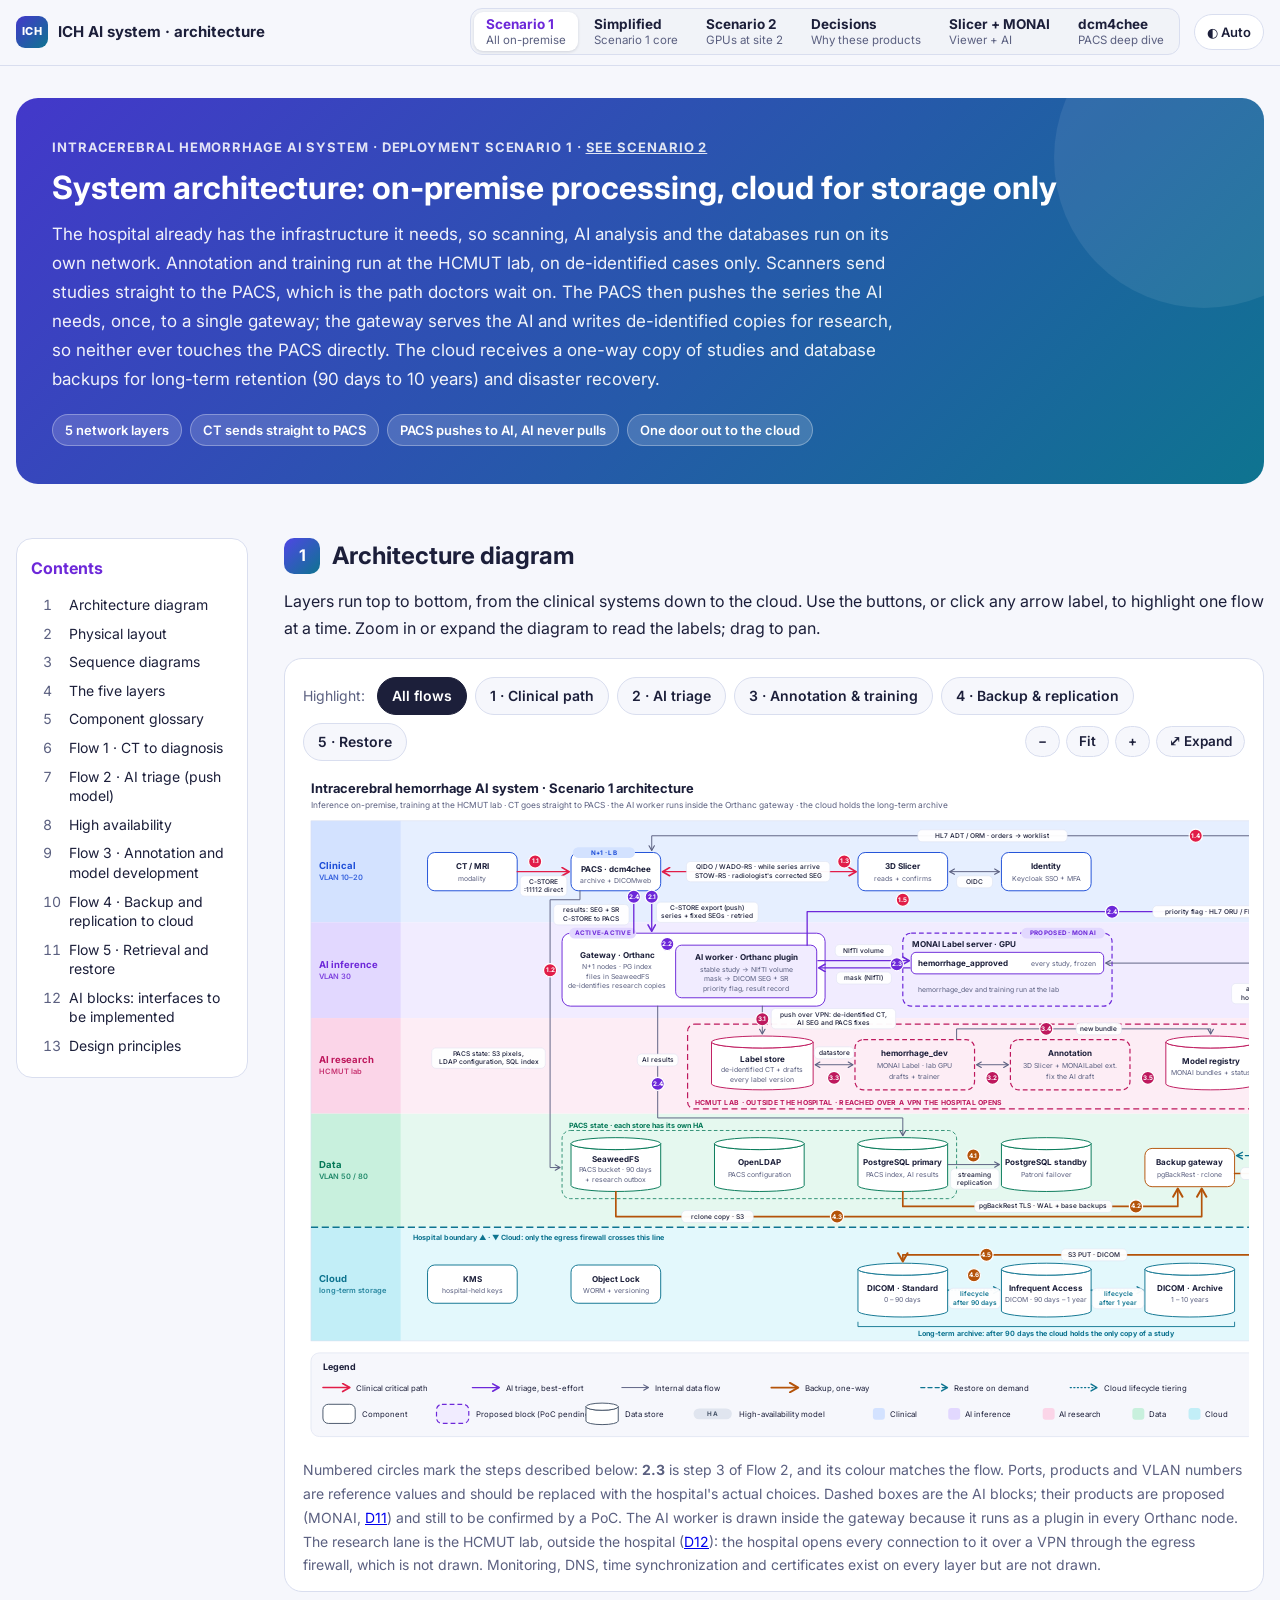
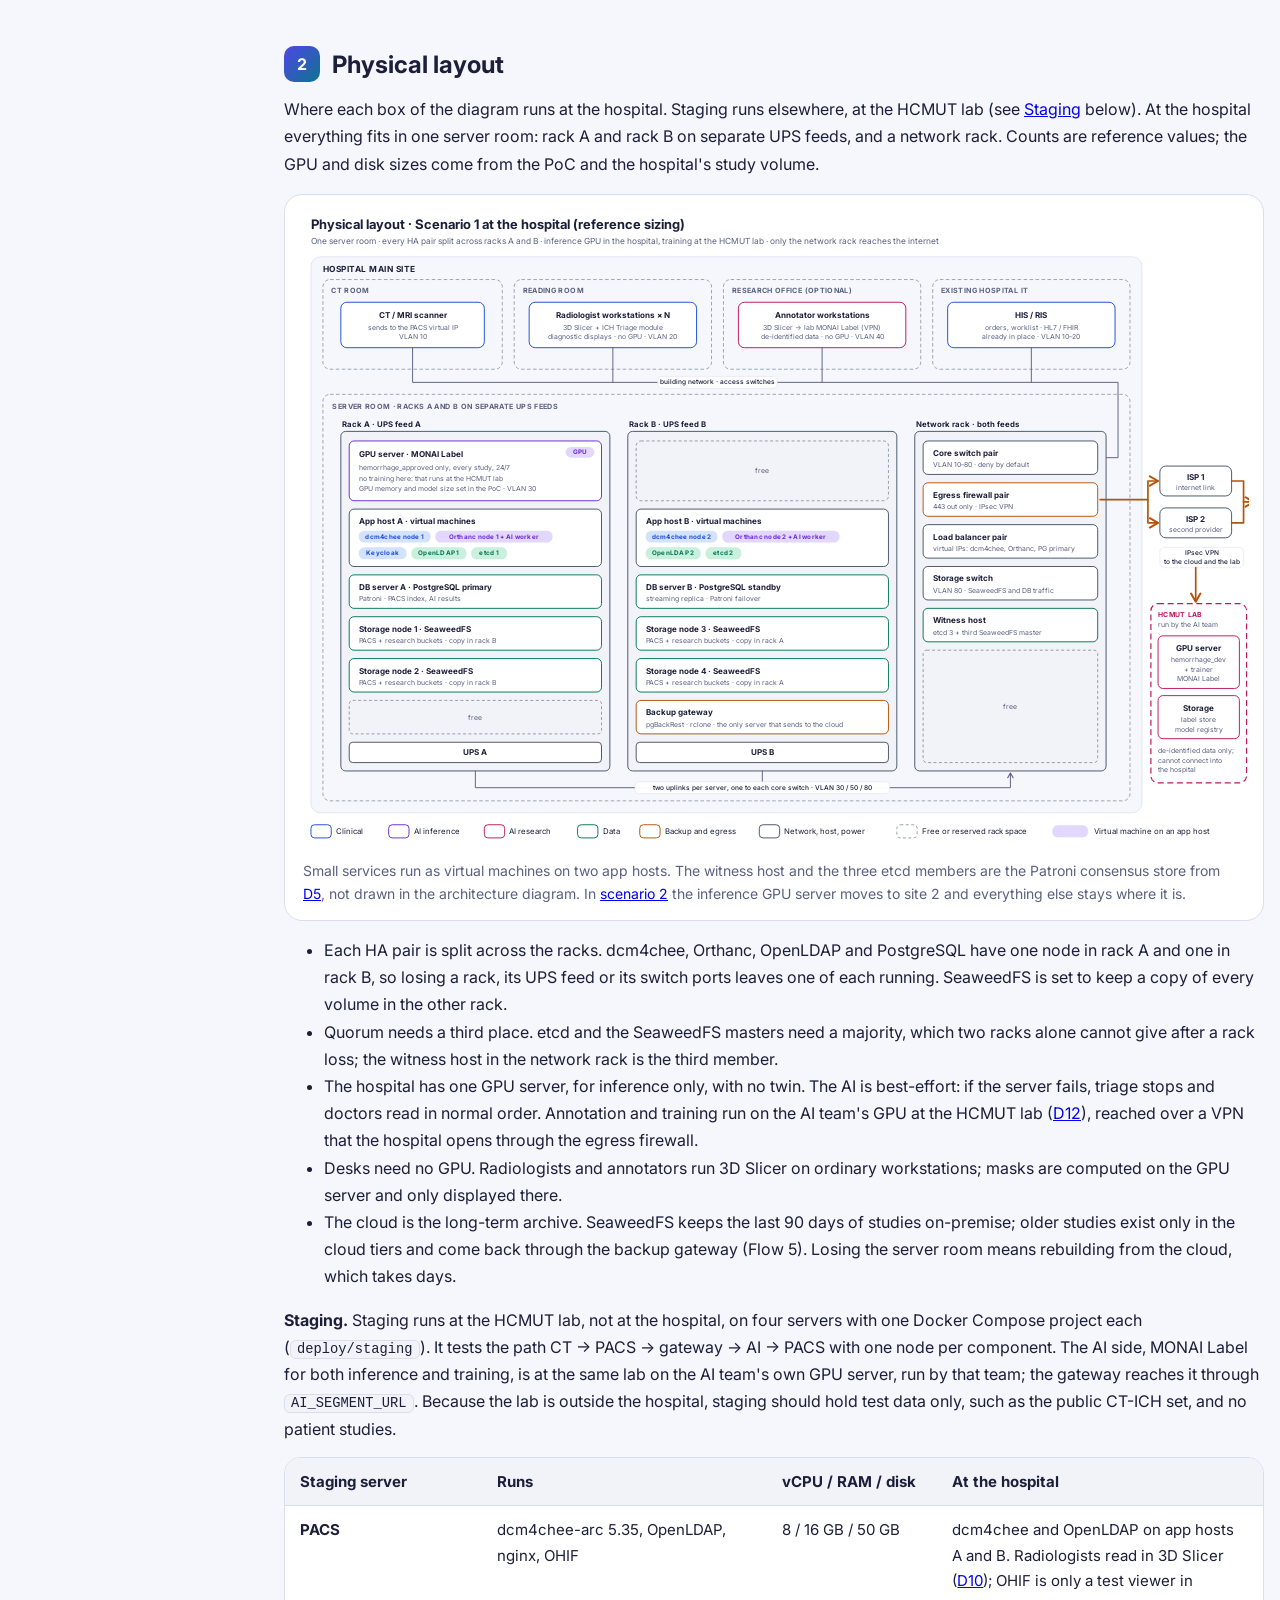
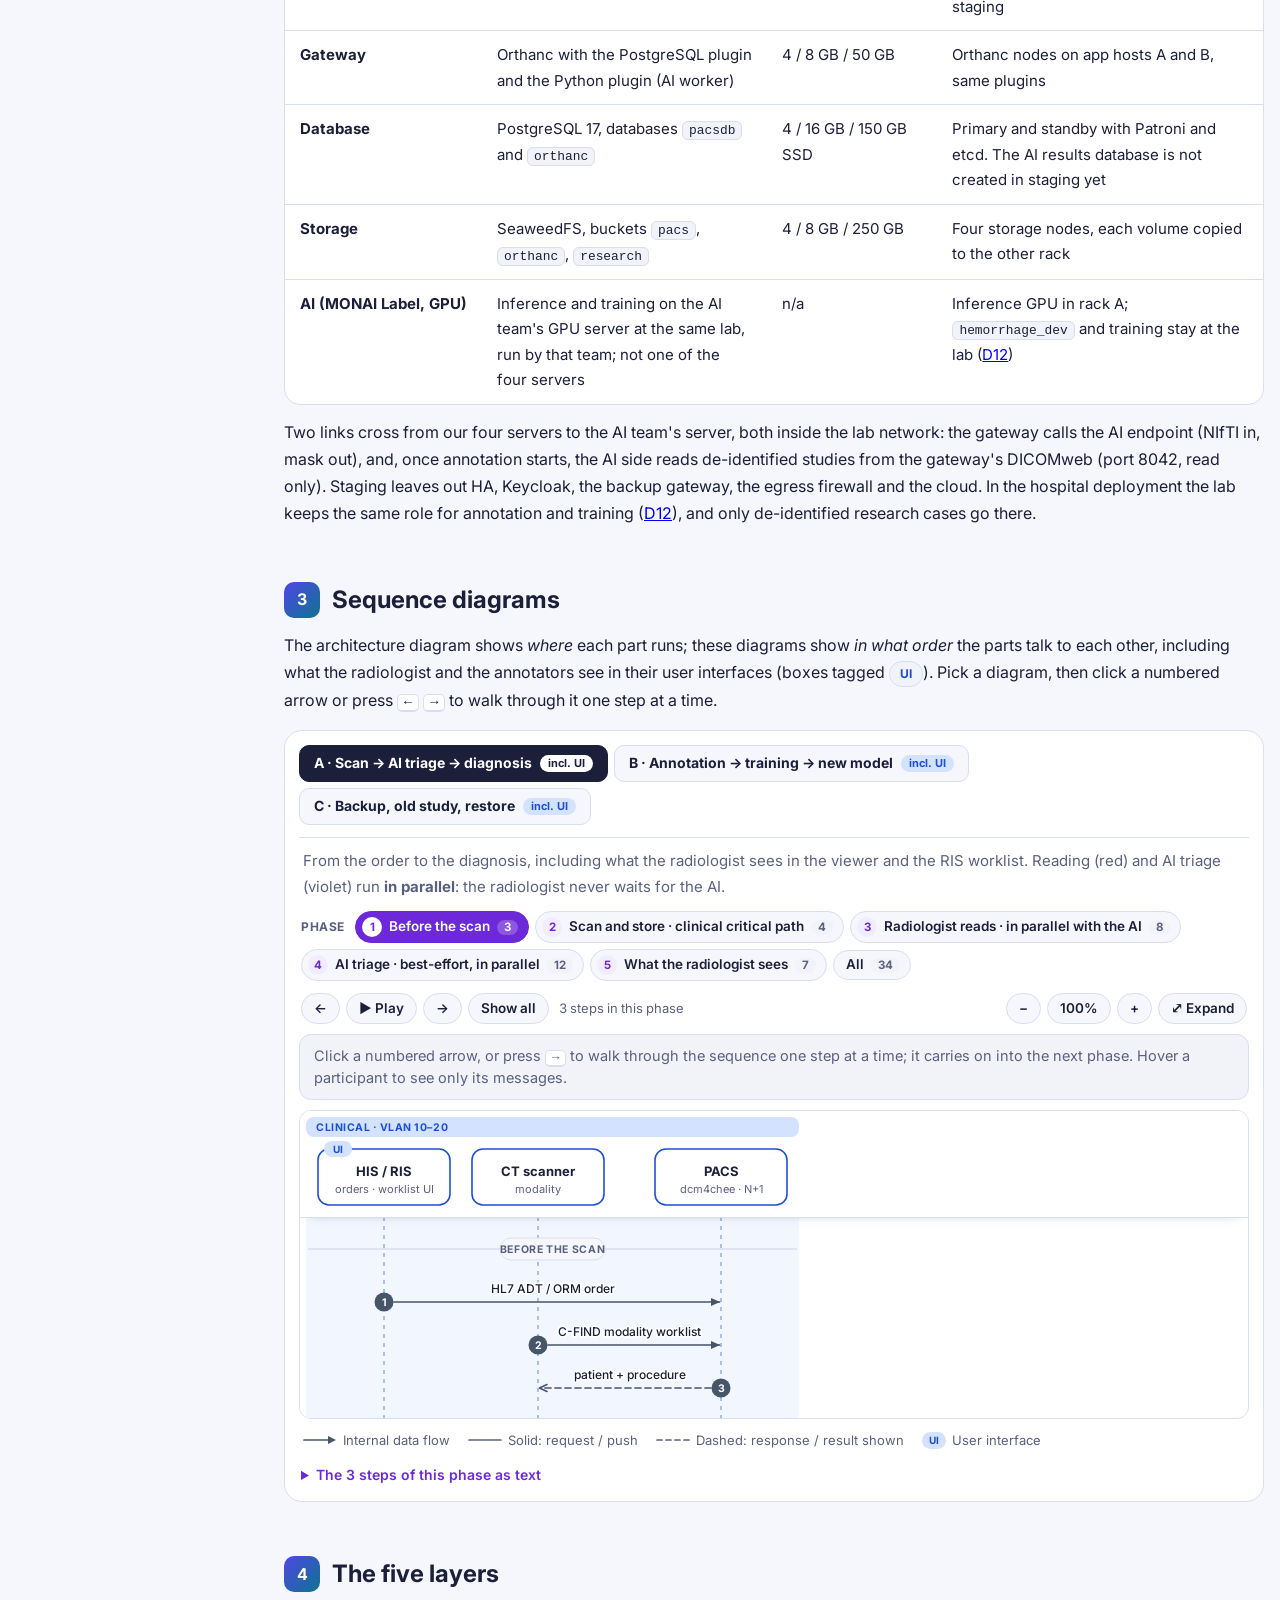
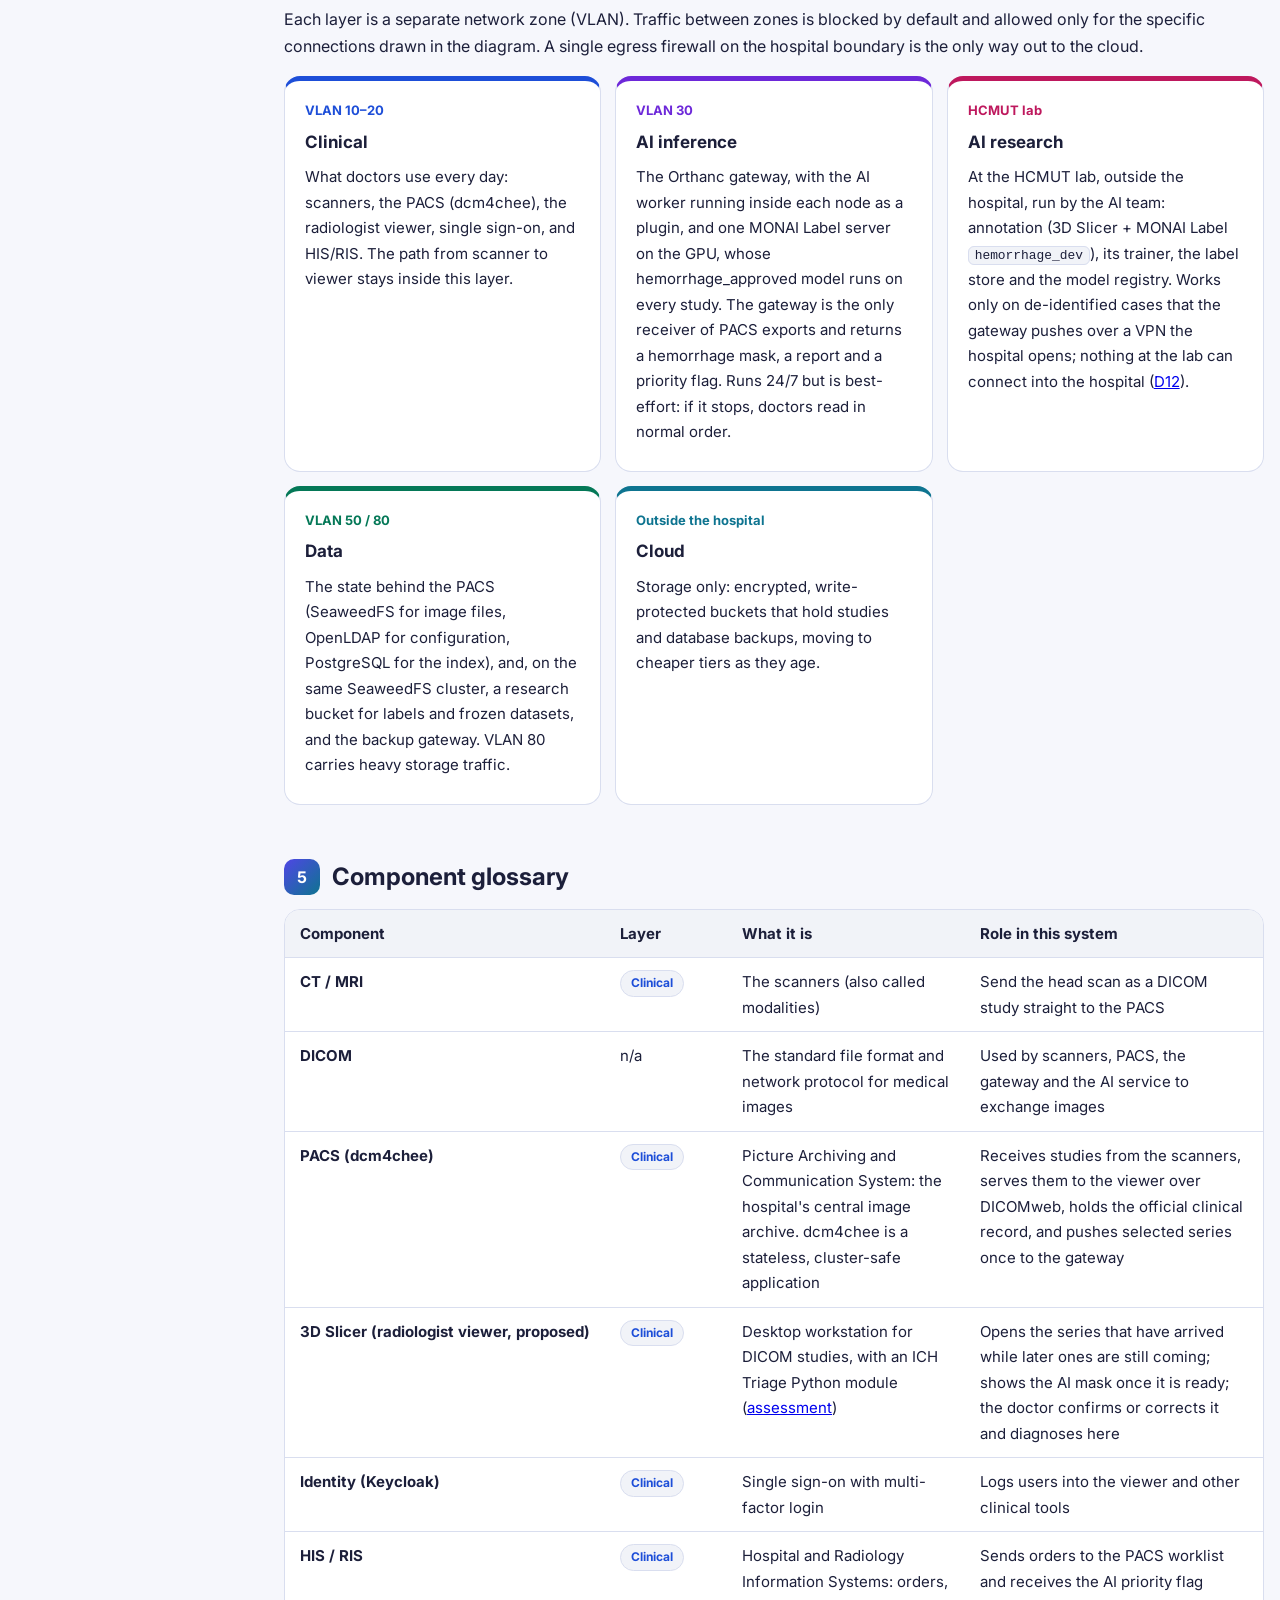
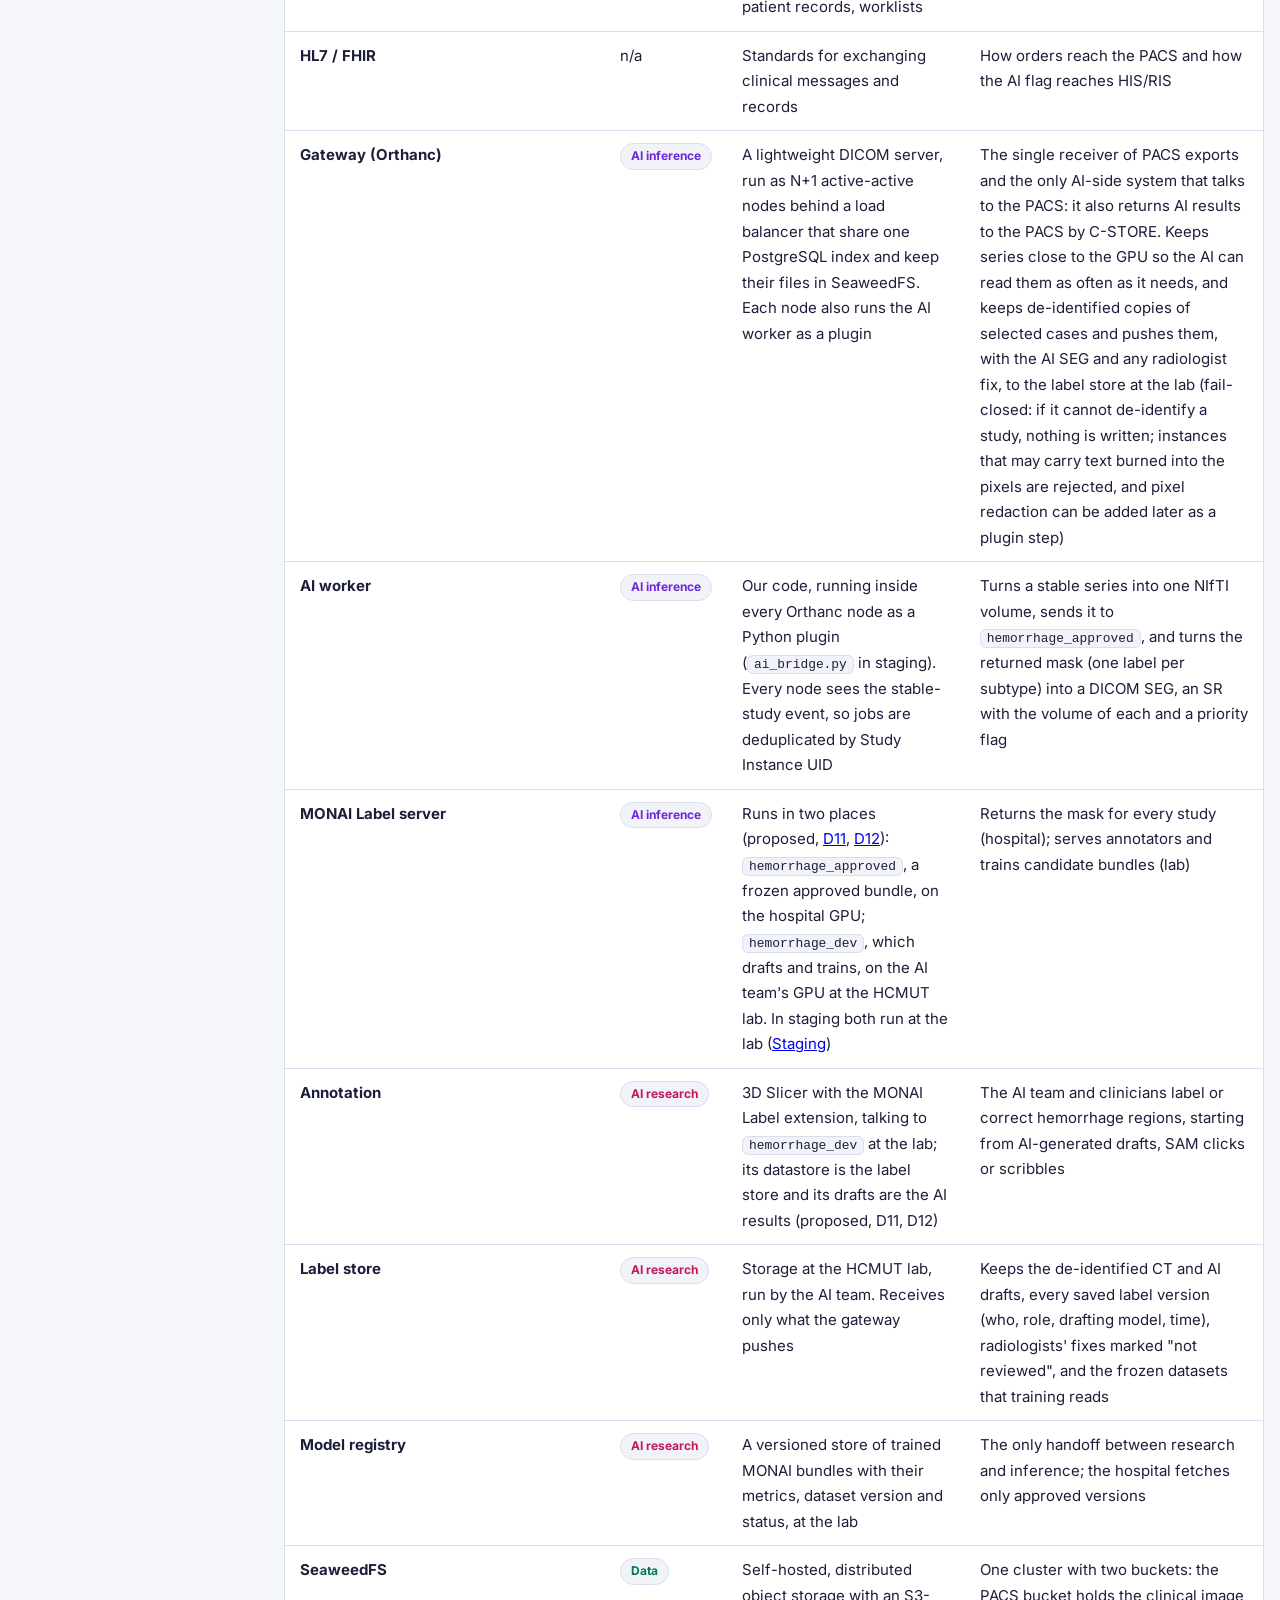
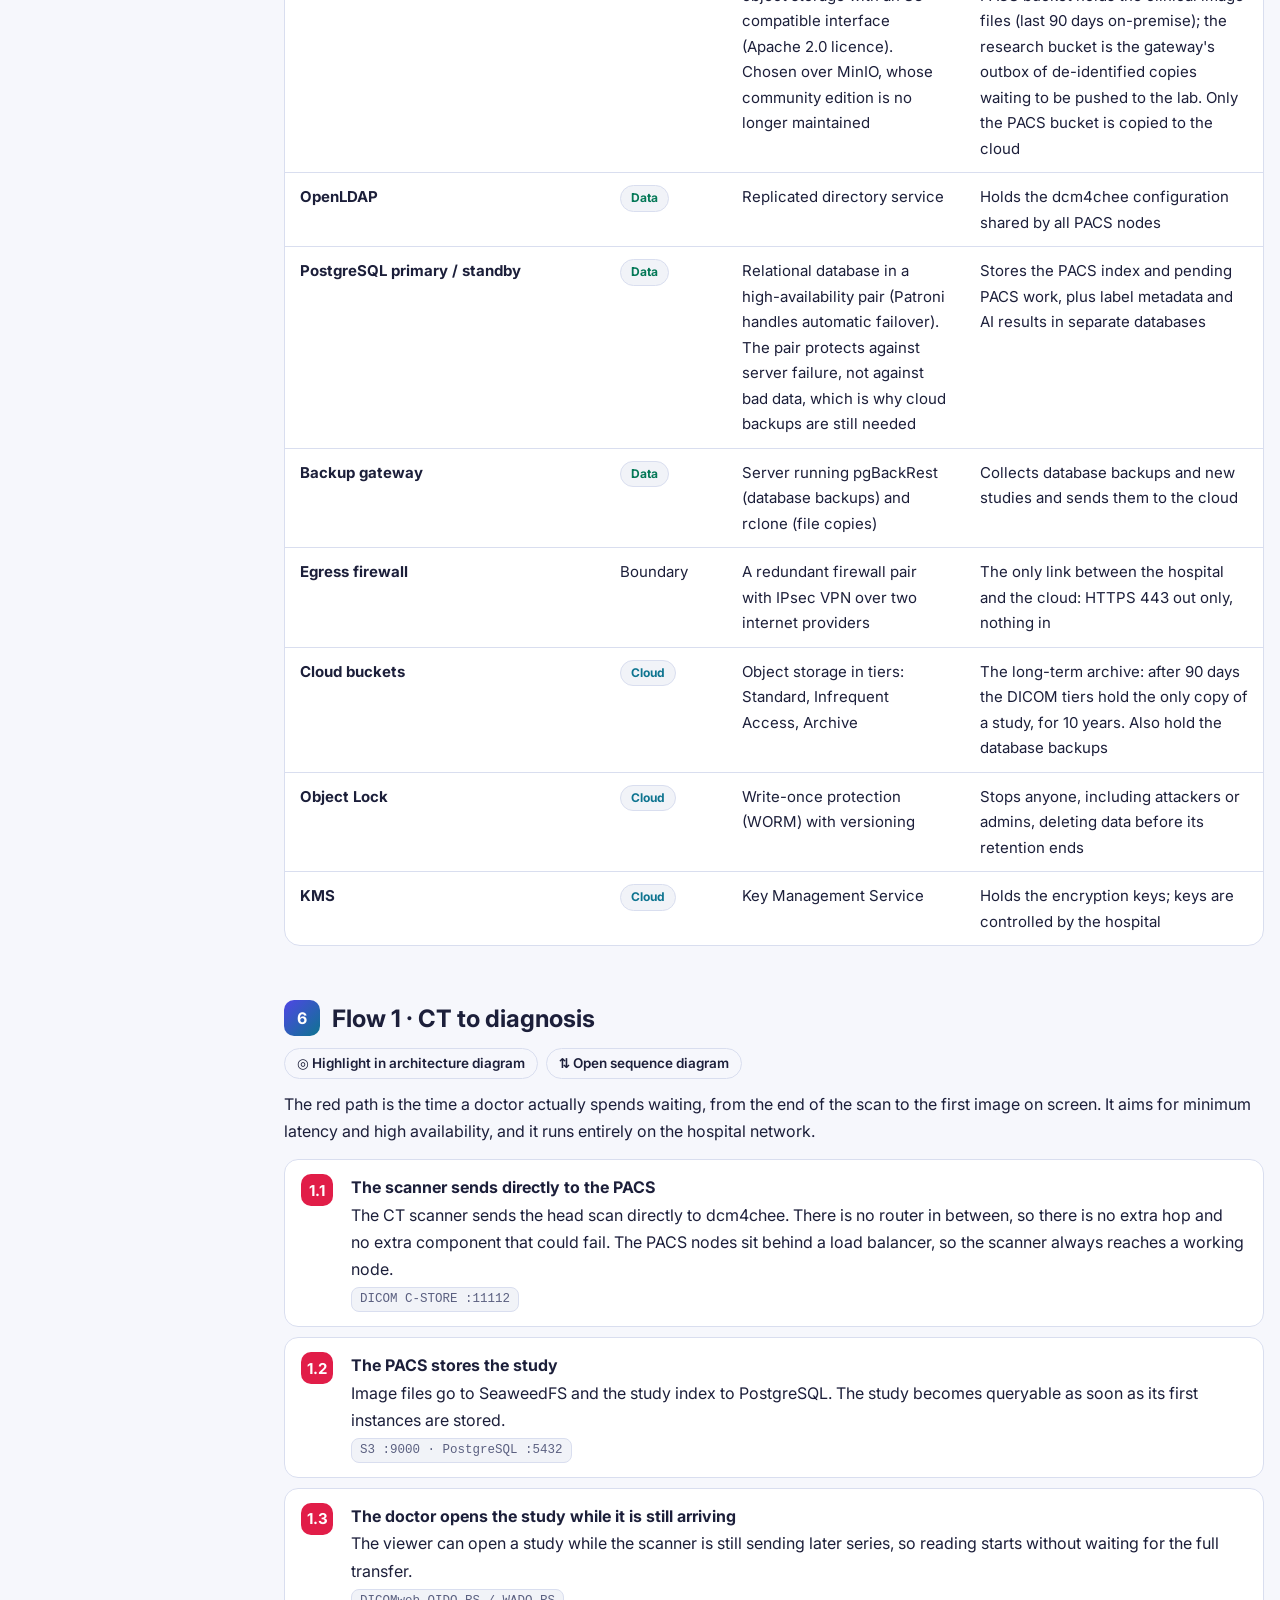
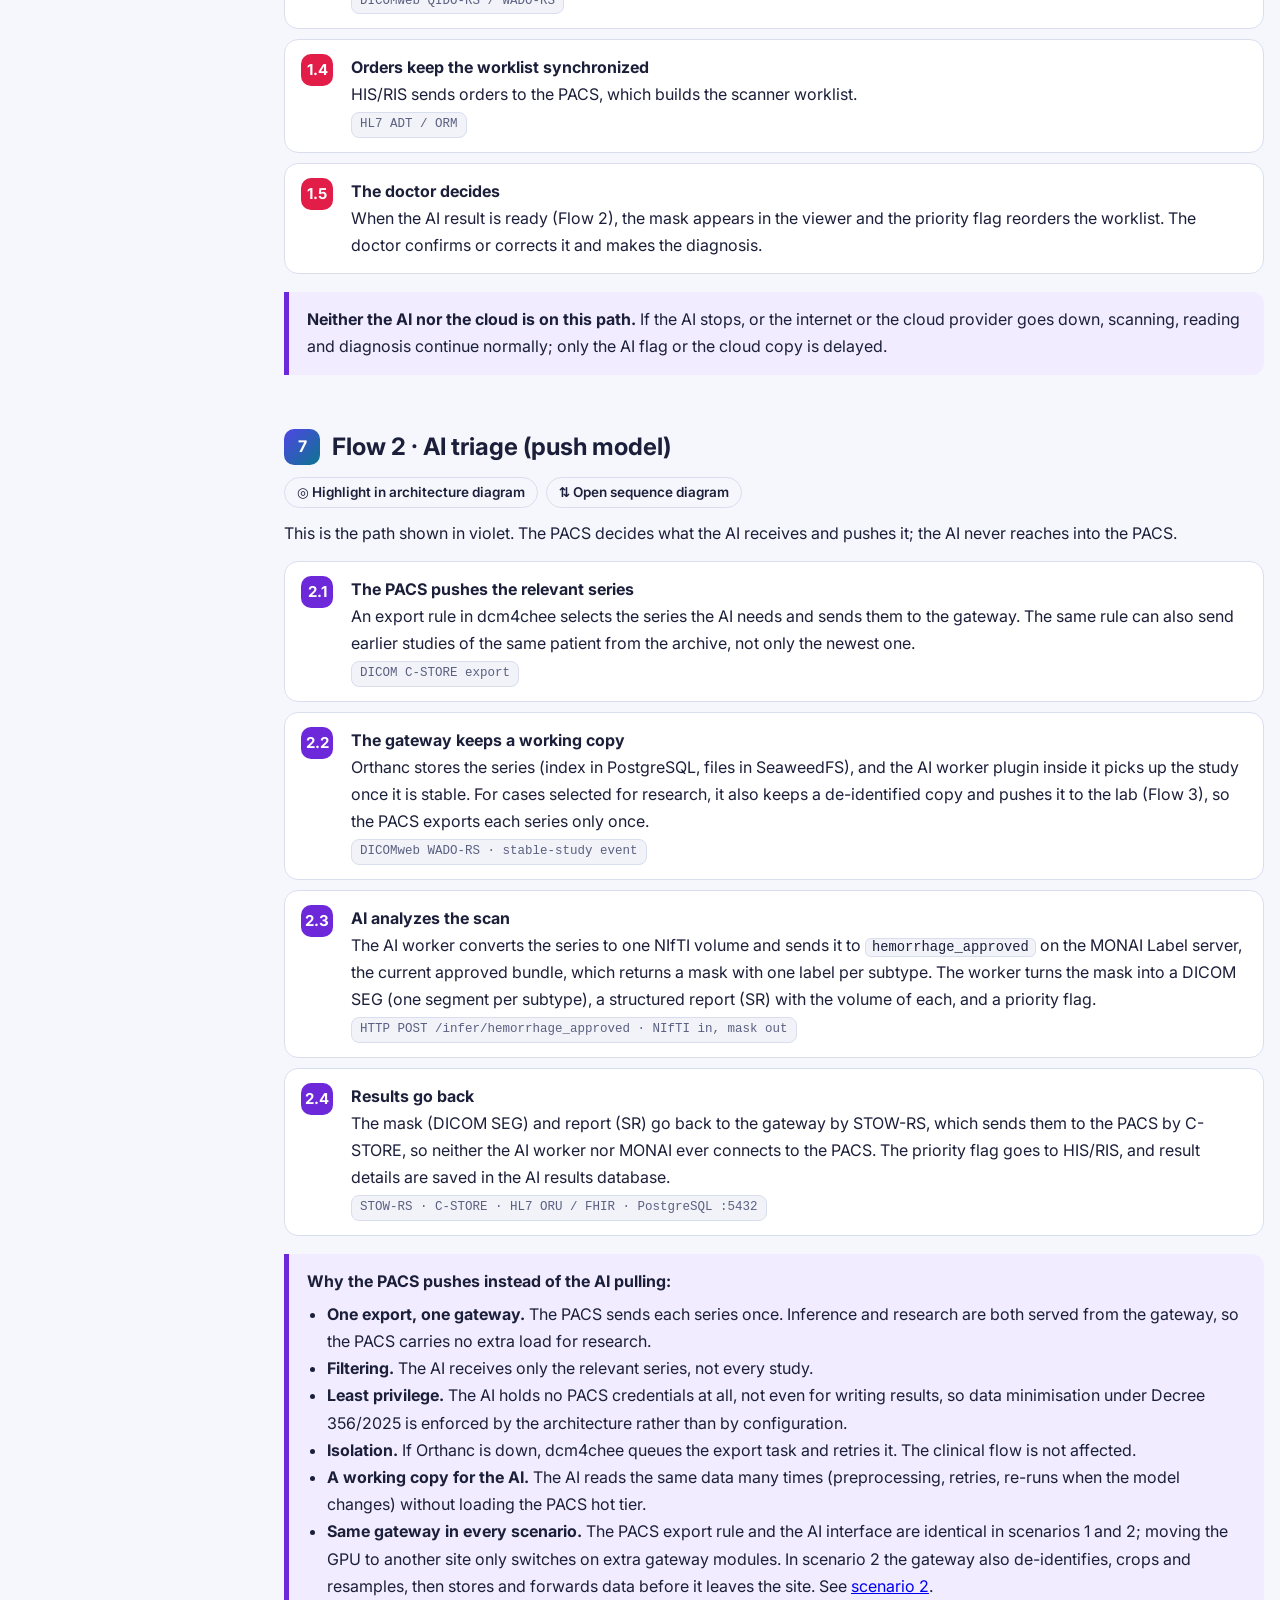
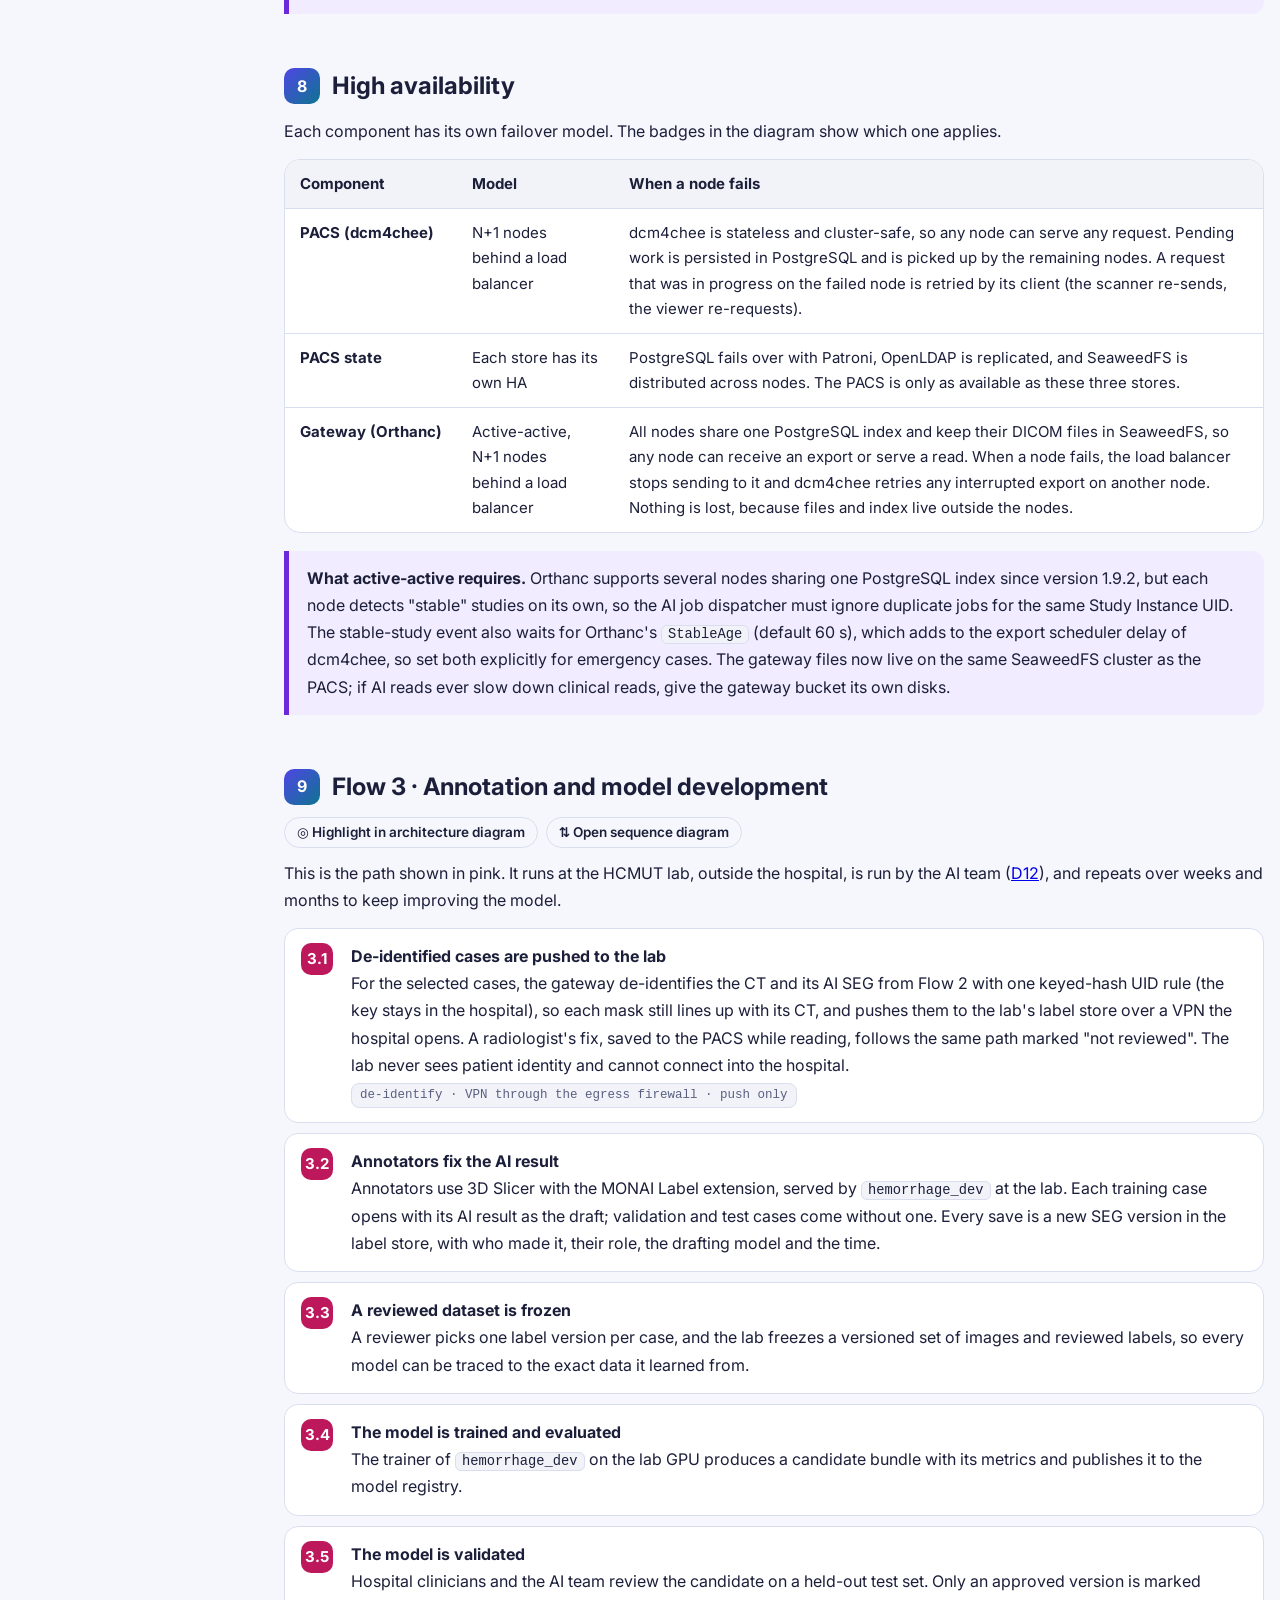
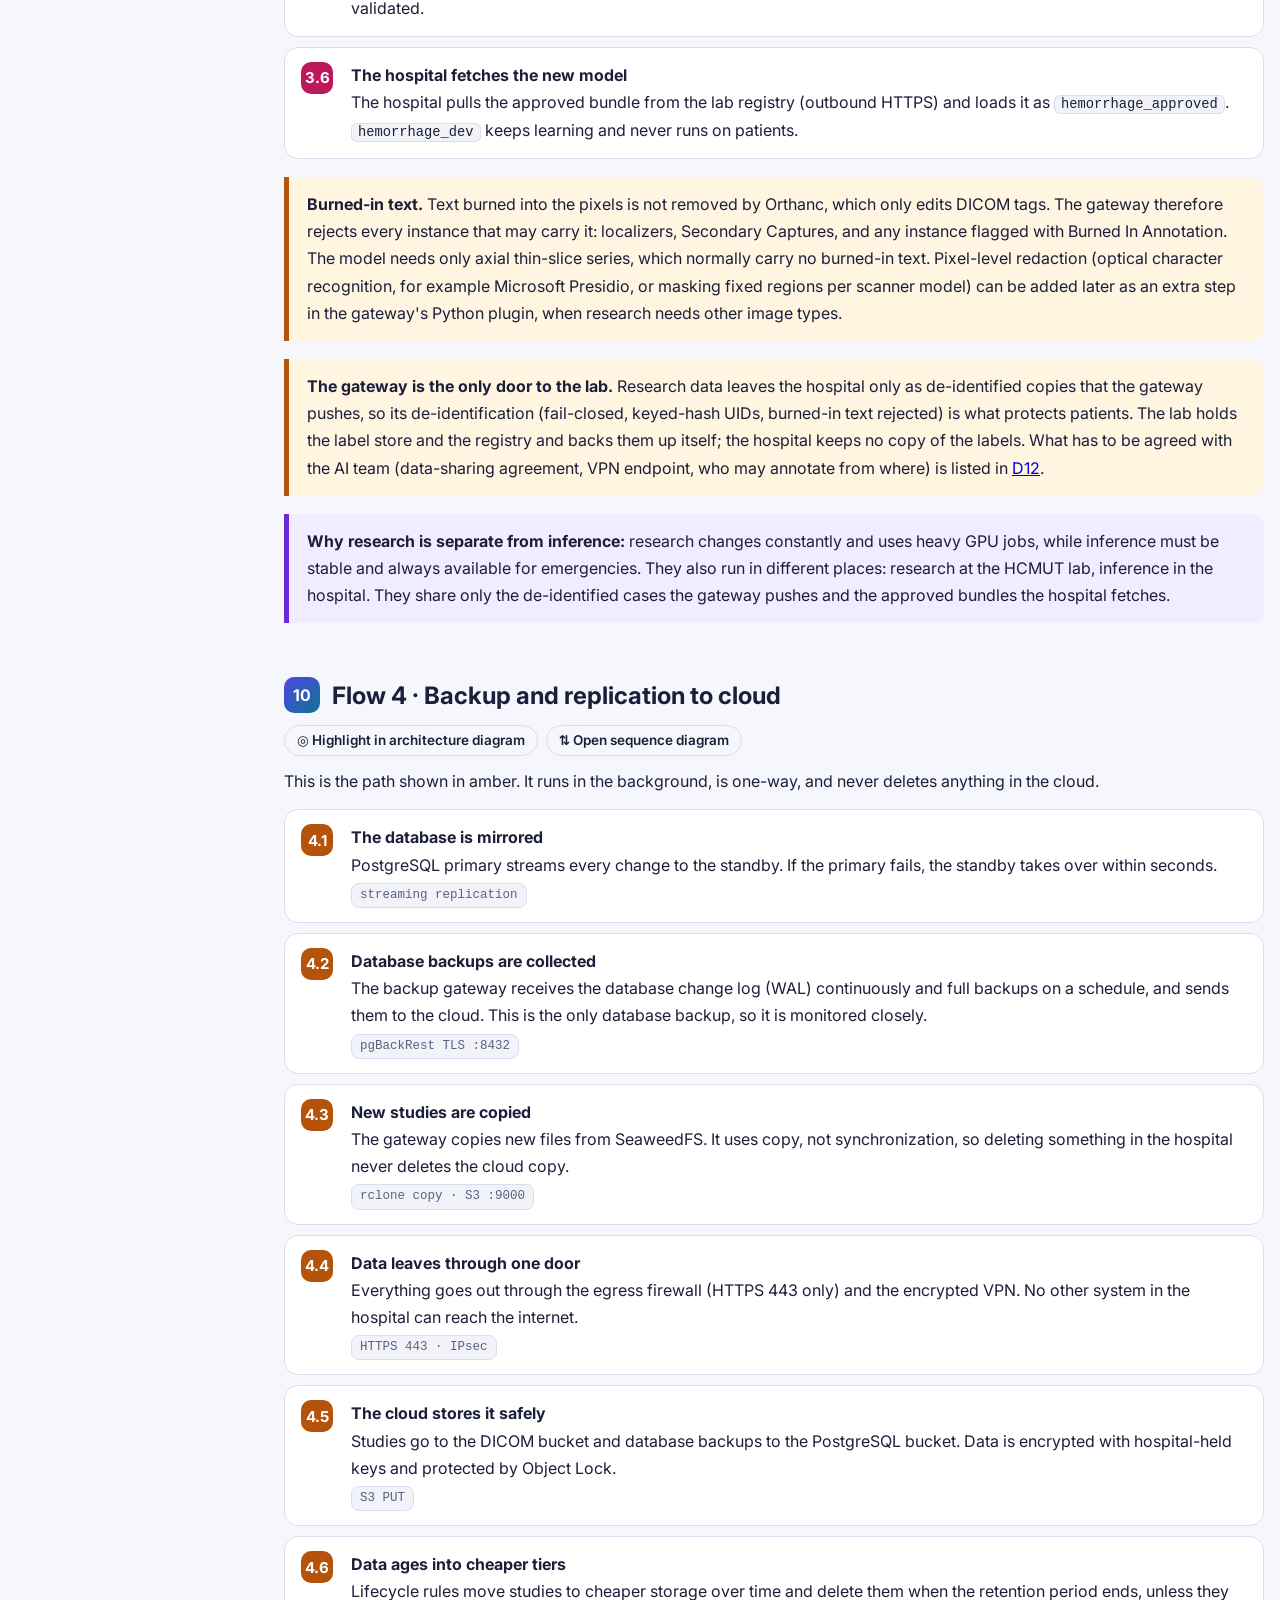
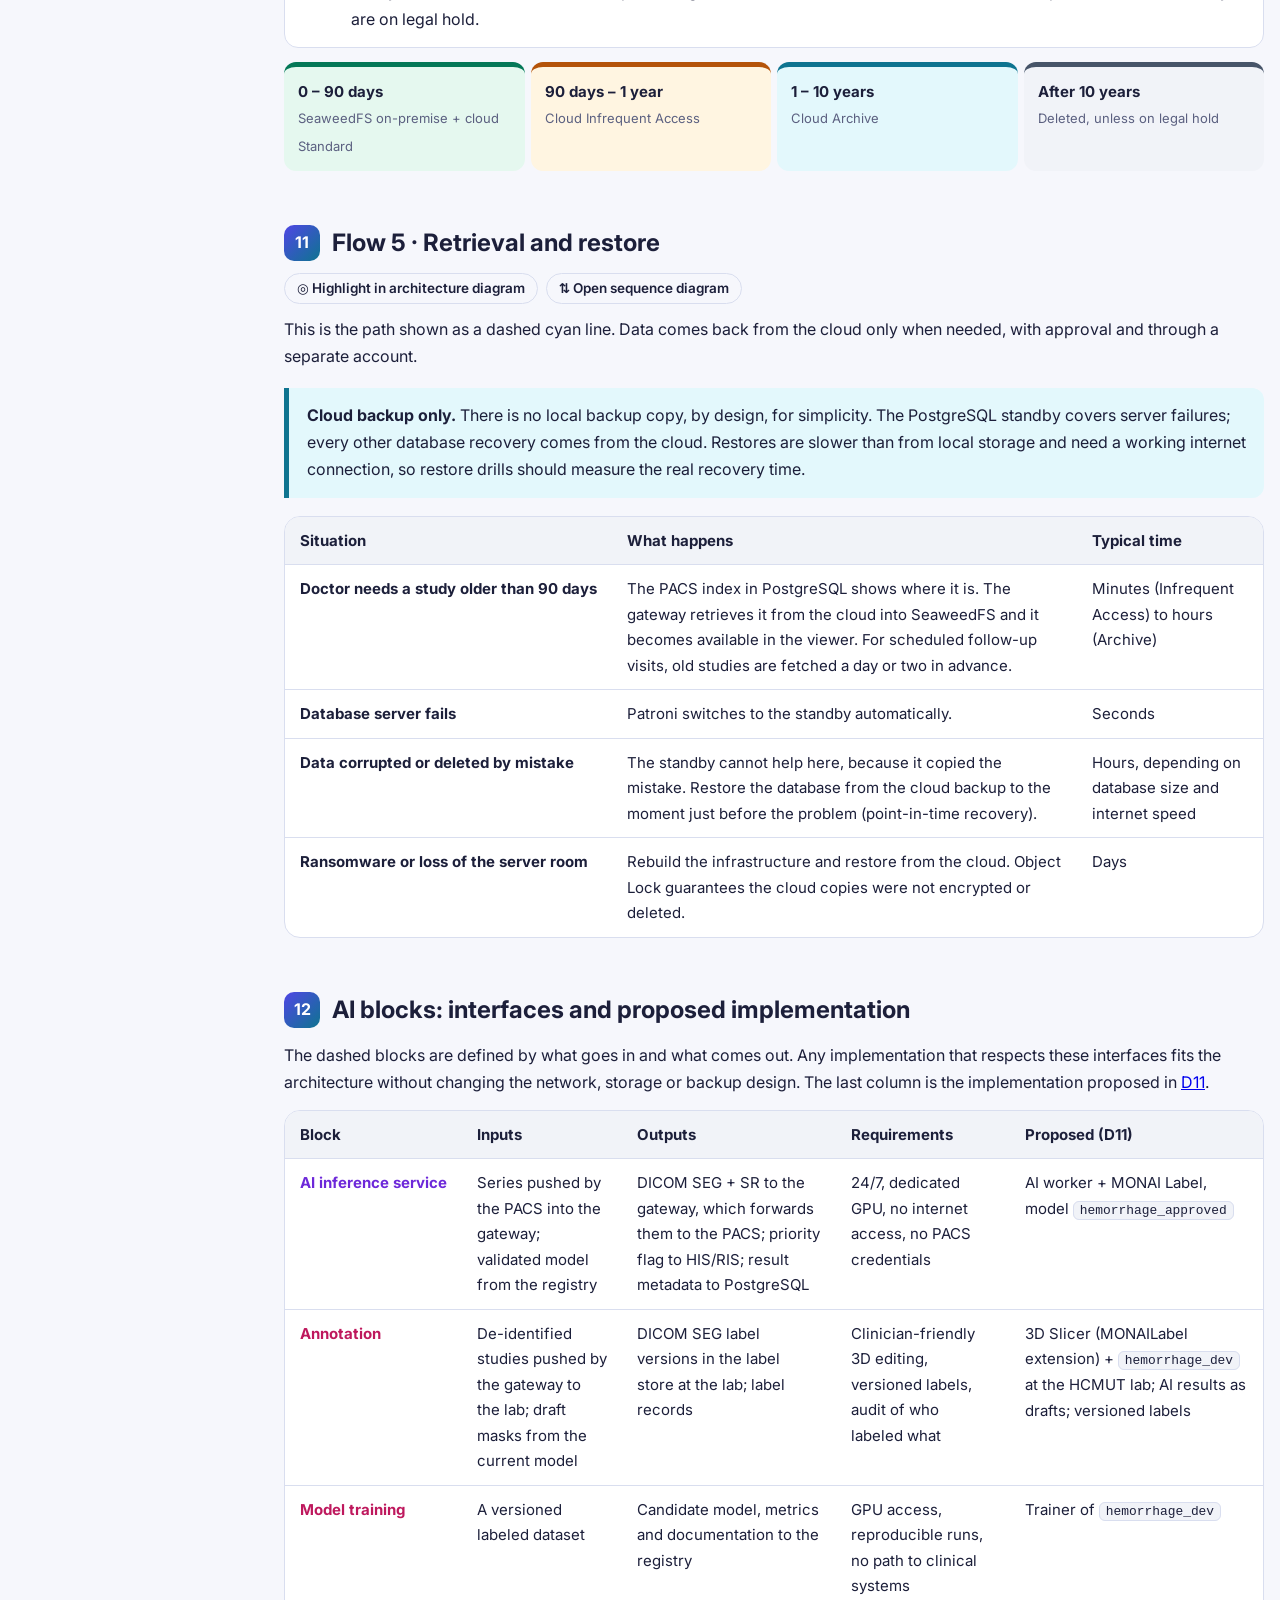
==== commit 19342057: "docs: keep the hand-drawn architecture and physical layout diagrams The Archify versions dropped con" ====
--- a/index.html
+++ b/index.html
@@ -181,17 +181,544 @@
 <main>
 
 <h2 class="sec" id="diagram"><span class="n">1</span>Architecture diagram</h2>
-<p>Three places: the hospital, split into clinical, AI inference and data network zones; the HCMUT lab, where the AI team annotates and trains on de-identified data (<a href="decisions.html#d12">D12</a>); and the cloud, which holds the long-term archive. The flows below walk through each path in order.</p>
-<div class="figure adg">
-  <div class="figscroll"><img class="lt" src="assets/diagrams/architecture-light.svg" width="1530" height="844" alt="ICH AI system architecture, scenario 1"><img class="dk" src="assets/diagrams/architecture-dark.svg" width="1530" height="844" alt="ICH AI system architecture, scenario 1"></div>
-  <p class="figcap">Tan frames are sites (hospital, HCMUT lab, cloud); dashed red frames are network zones, plus one frame for what runs on each Orthanc node, since the AI worker is an Orthanc plugin. Every connection to the lab goes over a VPN that the hospital opens through the egress firewall. Ports, products and VLAN numbers are reference values; the MONAI blocks are proposed (<a href="decisions.html#d11">D11</a>). Monitoring, DNS, time synchronization and certificates are not drawn. <a href="assets/diagrams/architecture.html">Open the interactive version</a> (hover a node, follow a link, switch theme, export). Drawn with Archify from <code>assets/diagrams/architecture.architecture.json</code>.</p>
+<p>Layers run top to bottom, from the clinical systems down to the cloud. Use the buttons, or click any arrow label, to highlight one flow at a time. Zoom in or expand the diagram to read the labels; drag to pan.</p>
+<div class="figure">
+  <div class="focusbar" role="group" aria-label="Highlight a flow">
+    <span>Highlight:</span>
+    <button type="button" data-f="" aria-pressed="true">All flows</button>
+    <button type="button" data-f="clinical" data-sec="flow-clinical" data-desc="Red: the scanner sends straight to the PACS and the viewer reads while series arrive. This is the only path a doctor waits on." aria-pressed="false">1 · Clinical path</button>
+    <button type="button" data-f="triage" data-sec="flow-triage" data-desc="Violet: the PACS pushes selected series once to the Orthanc gateway. The AI worker inside Orthanc sends a NIfTI volume to hemorrhage_approved, turns the mask into SEG + SR for the PACS and sends the priority flag. Best-effort, never on the critical path." aria-pressed="false">2 · AI triage</button>
+    <button type="button" data-f="ai" data-sec="flow-ai" data-desc="At the HCMUT lab: the gateway pushes de-identified research cases there; annotators (3D Slicer + hemorrhage_dev) fix the AI draft, every version goes to the label store, a frozen dataset trains hemorrhage_dev, and only an approved bundle comes back as hemorrhage_approved." aria-pressed="false">3 · Annotation &amp; training</button>
+    <button type="button" data-f="backup" data-sec="flow-backup" data-desc="Amber: one-way copies of studies and database backups leave through the single egress firewall to Object-Locked cloud buckets." aria-pressed="false">4 · Backup &amp; replication</button>
+    <button type="button" data-f="restore" data-sec="flow-restore" data-desc="Cyan: data comes back from the cloud only when needed, with approval, through the backup gateway." aria-pressed="false">5 · Restore</button>
+  </div>
+  <p class="focuscap" aria-live="polite"></p>
+  <div class="figscroll"><svg id="arch" xmlns="http://www.w3.org/2000/svg" viewBox="0 0 1840 1130" role="img" aria-labelledby="ttl dsc">
+<title id="ttl">ICH AI system architecture, Scenario 1</title>
+<desc id="dsc">Swimlane architecture with clinical, AI inference, AI research, data and cloud lanes. CT sends studies directly to the dcm4chee PACS, which the viewer reads while series are still arriving. The PACS pushes selected series once to the Orthanc gateway. The AI worker runs inside Orthanc as a plugin: it sends a NIfTI volume to the hemorrhage_approved model on one MONAI Label server and turns the returned mask into SEG and SR, which go back to the PACS through the gateway, plus a priority flag to HIS/RIS. Annotation and training run at the HCMUT lab, outside the hospital: the gateway pushes de-identified research cases there, annotators in 3D Slicer use the hemorrhage_dev model, every saved label version goes to the label store, and a frozen dataset trains hemorrhage_dev. Only an approved bundle, fetched by the hospital from the lab registry, becomes hemorrhage_approved. On-premise SeaweedFS keeps the last 90 days; the cloud tiers hold the long-term archive and backups, reached only through the backup gateway and the egress firewall.</desc>
+<defs><marker id="ar" viewBox="0 0 10 10" refX="8" refY="5" markerWidth="7" markerHeight="7" orient="auto-start-reverse"><path d="M1.5 1L8.5 5L1.5 9" fill="none" stroke="context-stroke" stroke-width="1.7" stroke-linecap="round" stroke-linejoin="round"/></marker></defs>
+<rect class="bg" x="0" y="0" width="1840" height="1130"/>
+<text class="h1" x="20" y="34">Intracerebral hemorrhage AI system · Scenario 1 architecture</text>
+<text class="h2" x="20" y="58">Inference on-premise, training at the HCMUT lab · CT goes straight to PACS · the AI worker runs inside the Orthanc gateway · the cloud holds the long-term archive</text>
+
+<rect class="lane f-blue" x="20" y="80" width="1800" height="170"/>
+<rect class="lh h-blue" x="20" y="80" width="150" height="170"/>
+<text class="lt t-blue" x="34" y="155" dominant-baseline="central">Clinical</text>
+<text class="ls t-blue" x="34" y="175" dominant-baseline="central">VLAN 10–20</text>
+<rect class="lane f-violet" x="20" y="250" width="1800" height="160"/>
+<rect class="lh h-violet" x="20" y="250" width="150" height="160"/>
+<text class="lt t-violet" x="34" y="320" dominant-baseline="central">AI inference</text>
+<text class="ls t-violet" x="34" y="340" dominant-baseline="central">VLAN 30</text>
+<rect class="lane f-pink" x="20" y="410" width="1800" height="160"/>
+<rect class="lh h-pink" x="20" y="410" width="150" height="160"/>
+<text class="lt t-pink" x="34" y="480" dominant-baseline="central">AI research</text>
+<text class="ls t-pink" x="34" y="500" dominant-baseline="central">HCMUT lab</text>
+<rect class="lane f-emerald" x="20" y="570" width="1800" height="190"/>
+<rect class="lh h-emerald" x="20" y="570" width="150" height="190"/>
+<text class="lt t-emerald" x="34" y="655" dominant-baseline="central">Data</text>
+<text class="ls t-emerald" x="34" y="675" dominant-baseline="central">VLAN 50 / 80</text>
+<rect class="lane f-cyan" x="20" y="760" width="1800" height="190"/>
+<rect class="lh h-cyan" x="20" y="760" width="150" height="190"/>
+<text class="lt t-cyan" x="34" y="845" dominant-baseline="central">Cloud</text>
+<text class="ls t-cyan" x="34" y="865" dominant-baseline="central">long-term storage</text>
+<rect class="frame" x="20" y="80" width="1800" height="870" rx="0"/>
+<line class="boundary" x1="20" y1="760" x2="1820" y2="760"/>
+
+<!-- clinical lane -->
+<g><rect class="bx s-blue" x="215" y="133" width="150" height="64" rx="12"/>
+<text class="bt" x="290" y="156" text-anchor="middle" dominant-baseline="central">CT / MRI</text>
+<text class="bs" x="290" y="176" text-anchor="middle" dominant-baseline="central">modality</text></g>
+<g><rect class="bx s-blue" x="455" y="133" width="150" height="64" rx="12"/>
+<rect class="tagbg h-blue" x="458" y="124" width="104" height="18" rx="9"/>
+<text class="tagt t-blue" x="510" y="133" text-anchor="middle" dominant-baseline="central">N+1 · LB</text>
+<text class="bt" x="530" y="160" text-anchor="middle" dominant-baseline="central">PACS · dcm4chee</text>
+<text class="bs" x="530" y="180" text-anchor="middle" dominant-baseline="central">archive + DICOMweb</text></g>
+<g><rect class="bx s-blue" x="935" y="133" width="150" height="64" rx="12"/>
+<text class="bt" x="1010" y="156" text-anchor="middle" dominant-baseline="central">3D Slicer</text>
+<text class="bs" x="1010" y="176" text-anchor="middle" dominant-baseline="central">reads + confirms</text></g>
+<g><rect class="bx s-blue" x="1175" y="133" width="150" height="64" rx="12"/>
+<text class="bt" x="1250" y="156" text-anchor="middle" dominant-baseline="central">Identity</text>
+<text class="bs" x="1250" y="176" text-anchor="middle" dominant-baseline="central">Keycloak SSO + MFA</text></g>
+<g><rect class="bx s-blue" x="1655" y="133" width="150" height="64" rx="12"/>
+<text class="bt" x="1730" y="156" text-anchor="middle" dominant-baseline="central">HIS / RIS</text>
+<text class="bs" x="1730" y="176" text-anchor="middle" dominant-baseline="central">orders, worklist</text></g>
+
+<!-- AI inference lane: the gateway holds the AI worker; MONAI Label here runs hemorrhage_approved only -->
+<g><rect class="bx s-violet" x="440" y="268" width="440" height="122" rx="14"/>
+<rect class="tagbg h-violet" x="452" y="259" width="112" height="18" rx="9"/>
+<text class="tagt t-violet" x="508" y="268" text-anchor="middle" dominant-baseline="central">ACTIVE-ACTIVE</text>
+<text class="bt" x="532" y="304" text-anchor="middle" dominant-baseline="central">Gateway · Orthanc</text>
+<text class="bs" x="532" y="324" text-anchor="middle" dominant-baseline="central">N+1 nodes · PG index</text>
+<text class="bs" x="532" y="340" text-anchor="middle" dominant-baseline="central">files in SeaweedFS</text>
+<text class="bs" x="532" y="356" text-anchor="middle" dominant-baseline="central">de-identifies research copies</text></g>
+<g><rect class="bx s-violet af-violet" x="630" y="288" width="236" height="88" rx="10"/>
+<text class="bt" x="748" y="308" text-anchor="middle" dominant-baseline="central">AI worker · Orthanc plugin</text>
+<text class="bs" x="748" y="328" text-anchor="middle" dominant-baseline="central">stable study → NIfTI volume</text>
+<text class="bs" x="748" y="344" text-anchor="middle" dominant-baseline="central">mask → DICOM SEG + SR</text>
+<text class="bs" x="748" y="360" text-anchor="middle" dominant-baseline="central">priority flag, result record</text></g>
+<g><rect class="abs s-violet af-violet" x="1010" y="268" width="350" height="122" rx="14"/>
+<rect class="tagbg h-violet" x="1208" y="259" width="140" height="18" rx="9"/>
+<text class="tagt t-violet" x="1278" y="268" text-anchor="middle" dominant-baseline="central">PROPOSED · MONAI</text>
+<text class="bt" x="1026" y="286" dominant-baseline="central">MONAI Label server · GPU</text>
+<rect class="bx s-violet" x="1024" y="300" width="322" height="36" rx="8"/>
+<text class="bt" x="1036" y="318" dominant-baseline="central">hemorrhage_approved</text>
+<text class="bs" x="1334" y="318" text-anchor="end" dominant-baseline="central">every study, frozen</text>
+<text class="bs" x="1036" y="362" dominant-baseline="central">hemorrhage_dev and training run at the lab</text></g>
+
+<!-- AI research lane: the HCMUT lab, run by the AI team -->
+<rect class="labzone" x="650" y="420" width="990" height="142" rx="12"/>
+<text class="labt" x="662" y="556">HCMUT LAB · OUTSIDE THE HOSPITAL · REACHED OVER A VPN THE HOSPITAL OPENS</text>
+<g><path class="cy s-pink" d="M690 450 L690 520 A85 10 0 0 0 860 520 L860 450 A85 10 0 0 1 690 450 Z"/>
+<ellipse class="cyt s-pink" cx="775" cy="450" rx="85" ry="10"/>
+<text class="bt" x="775" y="478" text-anchor="middle" dominant-baseline="central">Label store</text>
+<text class="bs" x="775" y="496" text-anchor="middle" dominant-baseline="central">de-identified CT + drafts</text>
+<text class="bs" x="775" y="512" text-anchor="middle" dominant-baseline="central">every label version</text></g>
+<g><rect class="abs s-pink af-pink" x="930" y="446" width="200" height="84" rx="14"/>
+<text class="bt" x="1030" y="468" text-anchor="middle" dominant-baseline="central">hemorrhage_dev</text>
+<text class="bs" x="1030" y="490" text-anchor="middle" dominant-baseline="central">MONAI Label · lab GPU</text>
+<text class="bs" x="1030" y="508" text-anchor="middle" dominant-baseline="central">drafts + trainer</text></g>
+<g><rect class="abs s-pink af-pink" x="1190" y="446" width="200" height="84" rx="14"/>
+<text class="bt" x="1290" y="468" text-anchor="middle" dominant-baseline="central">Annotation</text>
+<text class="bs" x="1290" y="490" text-anchor="middle" dominant-baseline="central">3D Slicer + MONAILabel ext.</text>
+<text class="bs" x="1290" y="508" text-anchor="middle" dominant-baseline="central">fix the AI draft</text></g>
+<g><path class="cy s-pink" d="M1450 450 L1450 520 A75 10 0 0 0 1600 520 L1600 450 A75 10 0 0 1 1450 450 Z"/>
+<ellipse class="cyt s-pink" cx="1525" cy="450" rx="75" ry="10"/>
+<text class="bt" x="1525" y="481" text-anchor="middle" dominant-baseline="central">Model registry</text>
+<text class="bs" x="1525" y="501" text-anchor="middle" dominant-baseline="central">MONAI bundles + status</text></g>
+
+<!-- data lane -->
+<rect class="grp" x="440" y="598" width="660" height="114" rx="14"/>
+<text class="grpt" x="452" y="594">PACS state · each store has its own HA</text>
+<g><path class="cy s-emerald" d="M455 620 L455 690 A75.0 10 0 0 0 605 690 L605 620 A75.0 10 0 0 1 455 620 Z"/>
+<ellipse class="cyt s-emerald" cx="530.0" cy="620" rx="75.0" ry="10"/>
+<text class="bt" x="530" y="646" text-anchor="middle" dominant-baseline="central">SeaweedFS</text>
+<text class="bs" x="530" y="664" text-anchor="middle" dominant-baseline="central">PACS bucket · 90 days</text>
+<text class="bs" x="530" y="680" text-anchor="middle" dominant-baseline="central">+ research outbox</text></g>
+<g><path class="cy s-emerald" d="M695 620 L695 690 A75.0 10 0 0 0 845 690 L845 620 A75.0 10 0 0 1 695 620 Z"/>
+<ellipse class="cyt s-emerald" cx="770.0" cy="620" rx="75.0" ry="10"/>
+<text class="bt" x="770" y="651" text-anchor="middle" dominant-baseline="central">OpenLDAP</text>
+<text class="bs" x="770" y="671" text-anchor="middle" dominant-baseline="central">PACS configuration</text></g>
+<g><path class="cy s-emerald" d="M935 620 L935 690 A75.0 10 0 0 0 1085 690 L1085 620 A75.0 10 0 0 1 935 620 Z"/>
+<ellipse class="cyt s-emerald" cx="1010.0" cy="620" rx="75.0" ry="10"/>
+<text class="bt" x="1010" y="651" text-anchor="middle" dominant-baseline="central">PostgreSQL primary</text>
+<text class="bs" x="1010" y="671" text-anchor="middle" dominant-baseline="central">PACS index, AI results</text></g>
+<g><path class="cy s-emerald" d="M1175 620 L1175 690 A75.0 10 0 0 0 1325 690 L1325 620 A75.0 10 0 0 1 1175 620 Z"/>
+<ellipse class="cyt s-emerald" cx="1250.0" cy="620" rx="75.0" ry="10"/>
+<text class="bt" x="1250" y="651" text-anchor="middle" dominant-baseline="central">PostgreSQL standby</text>
+<text class="bs" x="1250" y="671" text-anchor="middle" dominant-baseline="central">Patroni failover</text></g>
+<g><rect class="bx s-amber" x="1415" y="628" width="150" height="64" rx="12"/>
+<text class="bt" x="1490" y="651" text-anchor="middle" dominant-baseline="central">Backup gateway</text>
+<text class="bs" x="1490" y="671" text-anchor="middle" dominant-baseline="central">pgBackRest · rclone</text></g>
+<g><rect class="bx s-amber" x="1655" y="728" width="150" height="64" rx="12"/>
+<text class="bt" x="1730" y="751" text-anchor="middle" dominant-baseline="central">Egress firewall</text>
+<text class="bs" x="1730" y="771" text-anchor="middle" dominant-baseline="central">443 out only · IPsec VPN</text></g>
+
+<!-- cloud lane -->
+<g><rect class="bx s-cyan" x="215" y="823" width="150" height="64" rx="12"/>
+<text class="bt" x="290" y="846" text-anchor="middle" dominant-baseline="central">KMS</text>
+<text class="bs" x="290" y="866" text-anchor="middle" dominant-baseline="central">hospital-held keys</text></g>
+<g><rect class="bx s-cyan" x="455" y="823" width="150" height="64" rx="12"/>
+<text class="bt" x="530" y="846" text-anchor="middle" dominant-baseline="central">Object Lock</text>
+<text class="bs" x="530" y="866" text-anchor="middle" dominant-baseline="central">WORM + versioning</text></g>
+<g><path class="cy s-cyan" d="M935 830 L935 900 A75.0 10 0 0 0 1085 900 L1085 830 A75.0 10 0 0 1 935 830 Z"/>
+<ellipse class="cyt s-cyan" cx="1010.0" cy="830" rx="75.0" ry="10"/>
+<text class="bt" x="1010" y="861" text-anchor="middle" dominant-baseline="central">DICOM · Standard</text>
+<text class="bs" x="1010" y="881" text-anchor="middle" dominant-baseline="central">0 – 90 days</text></g>
+<g><path class="cy s-cyan" d="M1175 830 L1175 900 A75.0 10 0 0 0 1325 900 L1325 830 A75.0 10 0 0 1 1175 830 Z"/>
+<ellipse class="cyt s-cyan" cx="1250.0" cy="830" rx="75.0" ry="10"/>
+<text class="bt" x="1250" y="861" text-anchor="middle" dominant-baseline="central">Infrequent Access</text>
+<text class="bs" x="1250" y="881" text-anchor="middle" dominant-baseline="central">DICOM · 90 days – 1 year</text></g>
+<g><path class="cy s-cyan" d="M1415 830 L1415 900 A75.0 10 0 0 0 1565 900 L1565 830 A75.0 10 0 0 1 1415 830 Z"/>
+<ellipse class="cyt s-cyan" cx="1490.0" cy="830" rx="75.0" ry="10"/>
+<text class="bt" x="1490" y="861" text-anchor="middle" dominant-baseline="central">DICOM · Archive</text>
+<text class="bs" x="1490" y="881" text-anchor="middle" dominant-baseline="central">1 – 10 years</text></g>
+<g><path class="cy s-cyan" d="M1655 830 L1655 900 A75.0 10 0 0 0 1805 900 L1805 830 A75.0 10 0 0 1 1655 830 Z"/>
+<ellipse class="cyt s-cyan" cx="1730.0" cy="830" rx="75.0" ry="10"/>
+<text class="bt" x="1730" y="861" text-anchor="middle" dominant-baseline="central">PG backup bucket</text>
+<text class="bs" x="1730" y="881" text-anchor="middle" dominant-baseline="central">only DB backup · 35 days</text></g>
+<path class="brk" d="M935 918 L935 926 L1565 926 L1565 918"/>
+<text class="btag" x="1250" y="942" text-anchor="middle">Long-term archive: after 90 days the cloud holds the only copy of a study</text>
+
+<!-- flow 1: clinical -->
+<path class="a crit" data-g="clinical" d="M365 165 L451 165" marker-end="url(#ar)"/>
+<path class="a crit" data-g="clinical" d="M609 165 L931 165" marker-end="url(#ar)" marker-start="url(#ar)"/>
+<path class="a flow" data-g="clinical" d="M1089 165 L1171 165" marker-end="url(#ar)" marker-start="url(#ar)"/>
+<path class="a flow" data-g="clinical" d="M1730 133 L1730 105 L590 105 L590 129" marker-end="url(#ar)"/>
+<path class="a flow" data-g="clinical" d="M470 197 L470 212 L420 212 L420 660 L436 660" marker-end="url(#ar)"/>
+<!-- flow 2: AI triage -->
+<path class="a ai" data-g="triage" d="M590 197 L590 264" marker-end="url(#ar)"/>
+<path class="a ai" data-g="triage" d="M868 314 L1020 314" marker-end="url(#ar)"/>
+<path class="a ai" data-g="triage" d="M1022 326 L870 326" marker-end="url(#ar)"/>
+<path class="a ai" data-g="triage" d="M560 268 L560 201" marker-end="url(#ar)"/>
+<path class="a ai" data-g="triage" d="M850 288 L850 232 L1700 232 L1700 201" marker-end="url(#ar)"/>
+<path class="a flow" data-g="triage" d="M600 390 L600 577 L1010 577 L1010 606" marker-end="url(#ar)"/>
+<!-- flow 3: annotation and training, at the lab -->
+<path class="a flow" data-g="ai" d="M775 390 L775 436" marker-end="url(#ar)"/>
+<path class="a flow" data-g="ai" d="M864 488 L926 488" marker-end="url(#ar)" marker-start="url(#ar)"/>
+<path class="a flow" data-g="ai" d="M1134 488 L1186 488" marker-end="url(#ar)" marker-start="url(#ar)"/>
+<path class="a flow" data-g="ai" d="M1100 446 L1100 428 L1525 428 L1525 436" marker-end="url(#ar)"/>
+<path class="a flow" data-g="ai" d="M1600 488 L1625 488 L1625 318 L1350 318" marker-end="url(#ar)"/>
+<!-- flow 4: backup -->
+<path class="a flow" data-g="backup" d="M1085 655 L1171 655" marker-end="url(#ar)"/>
+<path class="a bak" data-g="backup" d="M1010 700 L1010 725 L1470 725 L1470 696" marker-end="url(#ar)"/>
+<path class="a bak" data-g="backup" d="M530 700 L530 742 L1510 742 L1510 696" marker-end="url(#ar)"/>
+<path class="a bak" data-g="backup" d="M1565 670 L1700 670 L1700 724" marker-end="url(#ar)"/>
+<path class="a bak" data-g="backup" d="M1730 792 L1730 816" marker-end="url(#ar)"/>
+<path class="a bak" data-g="backup" d="M1680 792 L1680 806 L1010 806 L1010 816" marker-end="url(#ar)"/>
+<path class="a life" data-g="backup" d="M1085 865 L1171 865" marker-end="url(#ar)"/>
+<path class="a life" data-g="backup" d="M1325 865 L1411 865" marker-end="url(#ar)"/>
+<!-- flow 5: restore -->
+<path class="a rest" data-g="restore" d="M1790 728 L1790 640 L1569 640" marker-end="url(#ar)"/>
+
+<!-- labels -->
+<g data-g="ai"><rect class="pill" x="790" y="394" width="208" height="34" rx="7"/>
+<text class="lb" x="894" y="404" text-anchor="middle" dominant-baseline="central">push over VPN: de-identified CT,</text>
+<text class="lb" x="894" y="418" text-anchor="middle" dominant-baseline="central">AI SEG and PACS fixes</text></g>
+<g data-g="ai"><rect class="pill" x="862" y="458" width="66" height="20" rx="7"/>
+<text class="lb" x="895" y="468" text-anchor="middle" dominant-baseline="central">datastore</text></g>
+<g data-g="ai"><rect class="pill" x="1300" y="418" width="76" height="20" rx="7"/>
+<text class="lb" x="1338" y="428" text-anchor="middle" dominant-baseline="central">new bundle</text></g>
+<g data-g="ai"><rect class="pill" x="1560" y="352" width="128" height="34" rx="7"/>
+<text class="lb" x="1624" y="362" text-anchor="middle" dominant-baseline="central">approved only</text>
+<text class="lb" x="1624" y="376" text-anchor="middle" dominant-baseline="central">hospital fetches it</text></g>
+<g data-g="clinical"><rect class="pill" x="370" y="172" width="78" height="34" rx="7"/>
+<text class="lb" x="409" y="182" text-anchor="middle" dominant-baseline="central">C-STORE</text>
+<text class="lb" x="409" y="196" text-anchor="middle" dominant-baseline="central">:11112 direct</text></g>
+<g data-g="clinical"><rect class="pill" x="648" y="148" width="240" height="34" rx="7"/>
+<text class="lb" x="768" y="158" text-anchor="middle" dominant-baseline="central">QIDO / WADO-RS · while series arrive</text>
+<text class="lb" x="768" y="172" text-anchor="middle" dominant-baseline="central">STOW-RS · radiologist's corrected SEG</text></g>
+<g data-g="clinical"><rect class="pill" x="1100" y="172" width="60" height="20" rx="7"/>
+<text class="lb" x="1130" y="182" text-anchor="middle" dominant-baseline="central">OIDC</text></g>
+<g data-g="clinical"><rect class="pill" x="1035" y="95" width="250" height="20" rx="7"/>
+<text class="lb" x="1160" y="105" text-anchor="middle" dominant-baseline="central">HL7 ADT / ORM · orders → worklist</text></g>
+<g data-g="clinical"><rect class="pill" x="222" y="460" width="190" height="34" rx="7"/>
+<text class="lb" x="317" y="470" text-anchor="middle" dominant-baseline="central">PACS state: S3 pixels,</text>
+<text class="lb" x="317" y="484" text-anchor="middle" dominant-baseline="central">LDAP configuration, SQL index</text></g>
+<g data-g="triage"><rect class="pill" x="598" y="216" width="170" height="34" rx="7"/>
+<text class="lb" x="683" y="226" text-anchor="middle" dominant-baseline="central">C-STORE export (push)</text>
+<text class="lb" x="683" y="240" text-anchor="middle" dominant-baseline="central">series + fixed SEGs · retried</text></g>
+<g data-g="triage"><rect class="pill" x="426" y="220" width="126" height="34" rx="7"/>
+<text class="lb" x="489" y="230" text-anchor="middle" dominant-baseline="central">results: SEG + SR</text>
+<text class="lb" x="489" y="244" text-anchor="middle" dominant-baseline="central">C-STORE to PACS</text></g>
+<g data-g="triage"><rect class="pill" x="897" y="287" width="96" height="20" rx="7"/>
+<text class="lb" x="945" y="297" text-anchor="middle" dominant-baseline="central">NIfTI volume</text></g>
+<g data-g="triage"><rect class="pill" x="899" y="333" width="92" height="20" rx="7"/>
+<text class="lb" x="945" y="343" text-anchor="middle" dominant-baseline="central">mask (NIfTI)</text></g>
+<g data-g="triage"><rect class="pill" x="1428" y="222" width="201" height="20" rx="7"/>
+<text class="lb" x="1528" y="232" text-anchor="middle" dominant-baseline="central">priority flag · HL7 ORU / FHIR</text></g>
+<g data-g="triage"><rect class="pill" x="566" y="470" width="68" height="20" rx="7"/>
+<text class="lb" x="600" y="480" text-anchor="middle" dominant-baseline="central">AI results</text></g>
+<g data-g="backup"><rect class="pill" x="1090" y="662" width="81" height="34" rx="7"/>
+<text class="lb" x="1130" y="672" text-anchor="middle" dominant-baseline="central">streaming</text>
+<text class="lb" x="1130" y="686" text-anchor="middle" dominant-baseline="central">replication</text></g>
+<g data-g="backup"><rect class="pill" x="1130" y="715" width="230" height="20" rx="7"/>
+<text class="lb" x="1245" y="725" text-anchor="middle" dominant-baseline="central">pgBackRest TLS · WAL + base backups</text></g>
+<g data-g="backup"><rect class="pill" x="640" y="732" width="120" height="20" rx="7"/>
+<text class="lb" x="700" y="742" text-anchor="middle" dominant-baseline="central">rclone copy · S3</text></g>
+<g data-g="backup"><rect class="pill" x="1575" y="660" width="112" height="20" rx="7"/>
+<text class="lb" x="1631" y="670" text-anchor="middle" dominant-baseline="central">HTTPS 443 out</text></g>
+<g data-g="restore"><rect class="pill" x="1600" y="610" width="130" height="20" rx="7"/>
+<text class="lbc" x="1665" y="620" text-anchor="middle" dominant-baseline="central">restore (approved)</text></g>
+<g data-g="backup"><rect class="pill" x="1275" y="796" width="110" height="20" rx="7"/>
+<text class="lb" x="1330" y="806" text-anchor="middle" dominant-baseline="central">S3 PUT · DICOM</text></g>
+<g data-g="backup"><rect class="pill" x="1087" y="862" width="86" height="34" rx="7"/>
+<text class="lbc" x="1130" y="872" text-anchor="middle" dominant-baseline="central">lifecycle</text>
+<text class="lbc" x="1130" y="886" text-anchor="middle" dominant-baseline="central">after 90 days</text></g>
+<g data-g="backup"><rect class="pill" x="1327" y="862" width="86" height="34" rx="7"/>
+<text class="lbc" x="1370" y="872" text-anchor="middle" dominant-baseline="central">lifecycle</text>
+<text class="lbc" x="1370" y="886" text-anchor="middle" dominant-baseline="central">after 1 year</text></g>
+<text class="btag" x="190" y="782">Hospital boundary ▲ · ▼ Cloud: only the egress firewall crosses this line</text>
+
+<!-- step numbers: flow.step, matching the numbered lists below -->
+<g class="stepb sb-clin" data-g="clinical"><circle cx="395" cy="148" r="11"/><text x="395" y="148" text-anchor="middle" dominant-baseline="central">1.1</text></g>
+<g class="stepb sb-clin" data-g="clinical"><circle cx="420" cy="330" r="11"/><text x="420" y="330" text-anchor="middle" dominant-baseline="central">1.2</text></g>
+<g class="stepb sb-clin" data-g="clinical"><circle cx="912" cy="148" r="11"/><text x="912" y="148" text-anchor="middle" dominant-baseline="central">1.3</text></g>
+<g class="stepb sb-clin" data-g="clinical"><circle cx="1500" cy="105" r="11"/><text x="1500" y="105" text-anchor="middle" dominant-baseline="central">1.4</text></g>
+<g class="stepb sb-clin" data-g="clinical"><circle cx="1010" cy="212" r="11"/><text x="1010" y="212" text-anchor="middle" dominant-baseline="central">1.5</text></g>
+<g class="stepb sb-bak" data-g="backup"><circle cx="1128" cy="640" r="11"/><text x="1128" y="640" text-anchor="middle" dominant-baseline="central">4.1</text></g>
+<g class="stepb sb-bak" data-g="backup"><circle cx="1400" cy="725" r="11"/><text x="1400" y="725" text-anchor="middle" dominant-baseline="central">4.2</text></g>
+<g class="stepb sb-bak" data-g="backup"><circle cx="900" cy="742" r="11"/><text x="900" y="742" text-anchor="middle" dominant-baseline="central">4.3</text></g>
+<g class="stepb sb-bak" data-g="backup"><circle cx="1700" cy="704" r="11"/><text x="1700" y="704" text-anchor="middle" dominant-baseline="central">4.4</text></g>
+<g class="stepb sb-bak" data-g="backup"><circle cx="1150" cy="806" r="11"/><text x="1150" y="806" text-anchor="middle" dominant-baseline="central">4.5</text></g>
+<g class="stepb sb-bak" data-g="backup"><circle cx="1129" cy="840" r="11"/><text x="1129" y="840" text-anchor="middle" dominant-baseline="central">4.6</text></g>
+<g class="stepb sb-rest" data-g="restore"><circle cx="1790" cy="680" r="11"/><text x="1790" y="680" text-anchor="middle" dominant-baseline="central">5</text></g>
+<g class="stepb sb-tri" data-g="triage"><circle cx="590" cy="207" r="11"/><text x="590" y="207" text-anchor="middle" dominant-baseline="central">2.1</text></g>
+<g class="stepb sb-tri" data-g="triage"><circle cx="616" cy="286" r="11"/><text x="616" y="286" text-anchor="middle" dominant-baseline="central">2.2</text></g>
+<g class="stepb sb-tri" data-g="triage"><circle cx="1000" cy="320" r="11"/><text x="1000" y="320"text-anchor="middle" dominant-baseline="central">2.3</text></g>
+<g class="stepb sb-tri" data-g="triage"><circle cx="560" cy="207" r="11"/><text x="560" y="207"text-anchor="middle" dominant-baseline="central">2.4</text></g>
+<g class="stepb sb-tri" data-g="triage"><circle cx="1360" cy="232" r="11"/><text x="1360" y="232" text-anchor="middle" dominant-baseline="central">2.4</text></g>
+<g class="stepb sb-tri" data-g="triage"><circle cx="600" cy="520" r="11"/><text x="600" y="520" text-anchor="middle" dominant-baseline="central">2.4</text></g>
+
+<g class="stepb sb-ai" data-g="ai"><circle cx="775" cy="412" r="11"/><text x="775" y="412" text-anchor="middle" dominant-baseline="central">3.1</text></g>
+<g class="stepb sb-ai" data-g="ai"><circle cx="1160" cy="510" r="11"/><text x="1160" y="510" text-anchor="middle" dominant-baseline="central">3.2</text></g>
+<g class="stepb sb-ai" data-g="ai"><circle cx="895" cy="510" r="11"/><text x="895" y="510" text-anchor="middle" dominant-baseline="central">3.3</text></g>
+<g class="stepb sb-ai" data-g="ai"><circle cx="1250" cy="428" r="11"/><text x="1250" y="428" text-anchor="middle" dominant-baseline="central">3.4</text></g>
+<g class="stepb sb-ai" data-g="ai"><circle cx="1420" cy="510" r="11"/><text x="1420" y="510" text-anchor="middle" dominant-baseline="central">3.5</text></g>
+<g class="stepb sb-ai" data-g="ai"><circle cx="1625" cy="408" r="11"/><text x="1625" y="408" text-anchor="middle" dominant-baseline="central">3.6</text></g>
+
+<!-- legend -->
+<rect class="legend" x="20" y="970" width="1800" height="140" rx="14"/>
+<text class="lgh" x="40" y="998">Legend</text>
+<path class="a crit" d="M40 1028 L84 1028" marker-end="url(#ar)"/>
+<text class="lgt" x="96" y="1028" dominant-baseline="central">Clinical critical path</text>
+<path class="a ai" d="M290 1028 L334 1028" marker-end="url(#ar)"/>
+<text class="lgt" x="346" y="1028" dominant-baseline="central">AI triage, best-effort</text>
+<path class="a flow" d="M540 1028 L584 1028" marker-end="url(#ar)"/>
+<text class="lgt" x="596" y="1028" dominant-baseline="central">Internal data flow</text>
+<path class="a bak" d="M790 1028 L834 1028" marker-end="url(#ar)"/>
+<text class="lgt" x="846" y="1028" dominant-baseline="central">Backup, one-way</text>
+<path class="a rest" d="M1040 1028 L1084 1028" marker-end="url(#ar)"/>
+<text class="lgt" x="1096" y="1028" dominant-baseline="central">Restore on demand</text>
+<path class="a life" d="M1290 1028 L1334 1028" marker-end="url(#ar)"/>
+<text class="lgt" x="1346" y="1028" dominant-baseline="central">Cloud lifecycle tiering</text>
+<rect class="bx s-slate" x="40" y="1056" width="54" height="32" rx="9"/><text class="lgt" x="106" y="1072" dominant-baseline="central">Component</text>
+<rect class="abs s-violet af-violet" x="230" y="1056" width="54" height="32" rx="9"/><text class="lgt" x="296" y="1072" dominant-baseline="central">Proposed block (PoC pending)</text>
+<path class="cy s-slate" d="M480 1060 L480 1084 A27 6 0 0 0 534 1084 L534 1060 A27 6 0 0 1 480 1060 Z"/><ellipse class="cyt s-slate" cx="507" cy="1060" rx="27" ry="6"/>
+<text class="lgt" x="546" y="1072" dominant-baseline="central">Data store</text>
+<rect class="tagbg h-slate" x="660" y="1063" width="64" height="18" rx="9"/><text class="tagt t-slate" x="692" y="1072" text-anchor="middle" dominant-baseline="central">HA</text>
+<text class="lgt" x="736" y="1072" dominant-baseline="central">High-availability model</text>
+<rect class="lh h-blue" x="960" y="1062" width="20" height="20" rx="5"/>
+<text class="lgt" x="988" y="1072" dominant-baseline="central">Clinical</text>
+<rect class="lh h-violet" x="1086" y="1062" width="20" height="20" rx="5"/>
+<text class="lgt" x="1114" y="1072" dominant-baseline="central">AI inference</text>
+<rect class="lh h-pink" x="1244" y="1062" width="20" height="20" rx="5"/>
+<text class="lgt" x="1272" y="1072" dominant-baseline="central">AI research</text>
+<rect class="lh h-emerald" x="1394" y="1062" width="20" height="20" rx="5"/>
+<text class="lgt" x="1422" y="1072" dominant-baseline="central">Data</text>
+<rect class="lh h-cyan" x="1488" y="1062" width="20" height="20" rx="5"/>
+<text class="lgt" x="1516" y="1072" dominant-baseline="central">Cloud</text>
+<g class="stepb sb-tri"><circle cx="1612" cy="1072" r="11"/><text x="1612" y="1072" text-anchor="middle" dominant-baseline="central">2.3</text></g>
+<text class="lgt" x="1630" y="1072" dominant-baseline="central">Flow 2, step 3</text>
+</svg></div>
+  <p class="figcap">Numbered circles mark the steps described below: <b>2.3</b> is step 3 of Flow 2, and its colour matches the flow. Ports, products and VLAN numbers are reference values and should be replaced with the hospital's actual choices. Dashed boxes are the AI blocks; their products are proposed (MONAI, <a href="decisions.html#d11">D11</a>) and still to be confirmed by a PoC. The AI worker is drawn inside the gateway because it runs as a plugin in every Orthanc node. The research lane is the HCMUT lab, outside the hospital (<a href="decisions.html#d12">D12</a>): the hospital opens every connection to it over a VPN through the egress firewall, which is not drawn. Monitoring, DNS, time synchronization and certificates exist on every layer but are not drawn.</p>
 </div>
 
 <h2 class="sec" id="physical"><span class="n">2</span>Physical layout</h2>
 <p>Where each box of the diagram runs at the hospital. Staging runs elsewhere, at the HCMUT lab (see <a href="#staging">Staging</a> below). At the hospital everything fits in one server room: rack A and rack B on separate UPS feeds, and a network rack. Counts are reference values; the GPU and disk sizes come from the PoC and the hospital's study volume.</p>
-<div class="figure adg">
-  <div class="figscroll"><img class="lt" src="assets/diagrams/physical-layout-light.svg" width="1530" height="804" alt="Physical layout of scenario 1 at the hospital"><img class="dk" src="assets/diagrams/physical-layout-dark.svg" width="1530" height="804" alt="Physical layout of scenario 1 at the hospital"></div>
-  <p class="figcap">Small services run as virtual machines on two app hosts. The witness host and the three etcd members are the Patroni consensus store from <a href="decisions.html#d5">D5</a>. In <a href="scenario2.html">scenario 2</a> the inference GPU server moves to site 2 and everything else stays where it is. <a href="assets/diagrams/physical-layout.html">Open the interactive version</a> (hover a node, follow a link, switch theme, export). Drawn with Archify from <code>assets/diagrams/physical-layout.architecture.json</code>.</p>
+<div class="figure">
+  <div class="figscroll"><svg id="phys" xmlns="http://www.w3.org/2000/svg" viewBox="0 0 1840 1070" role="img" aria-labelledby="pttl pdsc">
+<title id="pttl">Physical layout, Scenario 1</title>
+<desc id="pdsc">One hospital site. The CT room, the reading room, the research office and the existing hospital IT connect through the building network to a core switch pair in the server room. The server room has rack A and rack B on separate UPS feeds and a network rack. Rack A holds the inference GPU server running MONAI Label with hemorrhage_approved, app host A (dcm4chee node 1, Orthanc node 1 with the AI worker, Keycloak, OpenLDAP 1, etcd 1), the PostgreSQL primary and two SeaweedFS storage nodes. Rack B holds free space, app host B (dcm4chee node 2, Orthanc node 2 with the AI worker, OpenLDAP 2, etcd 2), the PostgreSQL standby, two more SeaweedFS nodes and the backup gateway. The network rack holds the core switch pair, the egress firewall pair, the load balancer pair, the storage switch and a witness host with the third etcd member. The egress firewall reaches, over two internet links, the cloud provider (DICOM tiers, database backups, KMS, Object Lock) and the HCMUT lab, where the AI team runs hemorrhage_dev, the trainer, the label store and the model registry.</desc>
+<defs><marker id="arp" viewBox="0 0 10 10" refX="8" refY="5" markerWidth="7" markerHeight="7" orient="auto-start-reverse"><path d="M1.5 1L8.5 5L1.5 9" fill="none" stroke="context-stroke" stroke-width="1.7" stroke-linecap="round" stroke-linejoin="round"/></marker></defs>
+<rect class="bg" x="0" y="0" width="1840" height="1070"/>
+<text class="h1" x="20" y="34">Physical layout · Scenario 1 at the hospital (reference sizing)</text>
+<text class="h2" x="20" y="58">One server room · every HA pair split across racks A and B · inference GPU in the hospital, training at the HCMUT lab · only the network rack reaches the internet</text>
+
+<!-- hospital site -->
+<rect class="site" x="20" y="80" width="1390" height="930" rx="16"/>
+<text class="sitet" x="40" y="106">HOSPITAL MAIN SITE</text>
+
+<rect class="room" x="40" y="118" width="300" height="150" rx="12"/>
+<text class="roomt" x="54" y="140">CT ROOM</text>
+<g><rect class="bx s-blue" x="70" y="156" width="240" height="76" rx="10"/>
+<text class="bt" x="190" y="178" text-anchor="middle" dominant-baseline="central">CT / MRI scanner</text>
+<text class="bs" x="190" y="198" text-anchor="middle" dominant-baseline="central">sends to the PACS virtual IP</text>
+<text class="bs" x="190" y="214" text-anchor="middle" dominant-baseline="central">VLAN 10</text></g>
+
+<rect class="room" x="360" y="118" width="330" height="150" rx="12"/>
+<text class="roomt" x="374" y="140">READING ROOM</text>
+<g><rect class="bx s-blue" x="385" y="156" width="280" height="76" rx="10"/>
+<text class="bt" x="525" y="178" text-anchor="middle" dominant-baseline="central">Radiologist workstations × N</text>
+<text class="bs" x="525" y="198" text-anchor="middle" dominant-baseline="central">3D Slicer + ICH Triage module</text>
+<text class="bs" x="525" y="214" text-anchor="middle" dominant-baseline="central">diagnostic displays · no GPU · VLAN 20</text></g>
+
+<rect class="room" x="710" y="118" width="330" height="150" rx="12"/>
+<text class="roomt" x="724" y="140">RESEARCH OFFICE (OPTIONAL)</text>
+<g><rect class="bx s-pink" x="735" y="156" width="280" height="76" rx="10"/>
+<text class="bt" x="875" y="178" text-anchor="middle" dominant-baseline="central">Annotator workstations</text>
+<text class="bs" x="875" y="198" text-anchor="middle" dominant-baseline="central">3D Slicer → lab MONAI Label (VPN)</text>
+<text class="bs" x="875" y="214" text-anchor="middle" dominant-baseline="central">de-identified data · no GPU · VLAN 40</text></g>
+
+<rect class="room" x="1060" y="118" width="330" height="150" rx="12"/>
+<text class="roomt" x="1074" y="140">EXISTING HOSPITAL IT</text>
+<g><rect class="bx s-blue" x="1085" y="156" width="280" height="76" rx="10"/>
+<text class="bt" x="1225" y="178" text-anchor="middle" dominant-baseline="central">HIS / RIS</text>
+<text class="bs" x="1225" y="198" text-anchor="middle" dominant-baseline="central">orders, worklist · HL7 / FHIR</text>
+<text class="bs" x="1225" y="214" text-anchor="middle" dominant-baseline="central">already in place · VLAN 10–20</text></g>
+
+<!-- building network -->
+<path class="a flow" d="M190 232 L190 290 L1370 290 L1370 416 L1340 416" marker-end="url(#arp)"/>
+<path class="a flow" d="M525 232 L525 290"/>
+<path class="a flow" d="M875 232 L875 290"/>
+<path class="a flow" d="M1225 232 L1225 290"/>
+<rect class="pill" x="600" y="280" width="200" height="20" rx="7"/>
+<text class="lb" x="700" y="290" text-anchor="middle" dominant-baseline="central">building network · access switches</text>
+
+<!-- server room -->
+<rect class="room" x="40" y="310" width="1350" height="680" rx="12"/>
+<text class="roomt" x="56" y="334">SERVER ROOM · RACKS A AND B ON SEPARATE UPS FEEDS</text>
+
+<!-- rack A -->
+<text class="rackt" x="72" y="364">Rack A · UPS feed A</text>
+<rect class="rack" x="70" y="372" width="450" height="568" rx="8"/>
+<g><rect class="bx s-violet" x="84" y="388" width="422" height="100" rx="8"/>
+<rect class="tagbg h-violet" x="446" y="398" width="48" height="18" rx="9"/>
+<text class="tagt t-violet" x="470" y="407" text-anchor="middle" dominant-baseline="central">GPU</text>
+<text class="bt" x="100" y="410" dominant-baseline="central">GPU server · MONAI Label</text>
+<text class="bs" x="100" y="432" dominant-baseline="central">hemorrhage_approved only, every study, 24/7</text>
+<text class="bs" x="100" y="450" dominant-baseline="central">no training here: that runs at the HCMUT lab</text>
+<text class="bs" x="100" y="468" dominant-baseline="central">GPU memory and model size set in the PoC · VLAN 30</text></g>
+<g><rect class="bx s-slate" x="84" y="502" width="422" height="96" rx="8"/>
+<text class="bt" x="100" y="522" dominant-baseline="central">App host A · virtual machines</text>
+<rect class="tagbg h-blue" x="100" y="538" width="120" height="20" rx="9"/>
+<text class="tagt t-blue" x="160" y="548" text-anchor="middle" dominant-baseline="central">dcm4chee node 1</text>
+<rect class="tagbg h-violet" x="228" y="538" width="196" height="20" rx="9"/>
+<text class="tagt t-violet" x="326" y="548" text-anchor="middle" dominant-baseline="central">Orthanc node 1 + AI worker</text>
+<rect class="tagbg h-blue" x="100" y="566" width="80" height="20" rx="9"/>
+<text class="tagt t-blue" x="140" y="576" text-anchor="middle" dominant-baseline="central">Keycloak</text>
+<rect class="tagbg h-emerald" x="188" y="566" width="92" height="20" rx="9"/>
+<text class="tagt t-emerald" x="234" y="576" text-anchor="middle" dominant-baseline="central">OpenLDAP 1</text>
+<rect class="tagbg h-emerald" x="288" y="566" width="60" height="20" rx="9"/>
+<text class="tagt t-emerald" x="318" y="576" text-anchor="middle" dominant-baseline="central">etcd 1</text></g>
+<g><rect class="bx s-emerald" x="84" y="612" width="422" height="56" rx="8"/>
+<text class="bt" x="100" y="632" dominant-baseline="central">DB server A · PostgreSQL primary</text>
+<text class="bs" x="100" y="652" dominant-baseline="central">Patroni · PACS index, AI results</text></g>
+<g><rect class="bx s-emerald" x="84" y="682" width="422" height="56" rx="8"/>
+<text class="bt" x="100" y="702" dominant-baseline="central">Storage node 1 · SeaweedFS</text>
+<text class="bs" x="100" y="722" dominant-baseline="central">PACS + research buckets · copy in rack B</text></g>
+<g><rect class="bx s-emerald" x="84" y="752" width="422" height="56" rx="8"/>
+<text class="bt" x="100" y="772" dominant-baseline="central">Storage node 2 · SeaweedFS</text>
+<text class="bs" x="100" y="792" dominant-baseline="central">PACS + research buckets · copy in rack B</text></g>
+<rect class="slot" x="84" y="822" width="422" height="56" rx="6"/>
+<text class="bs" x="295" y="850" text-anchor="middle" dominant-baseline="central">free</text>
+<g><rect class="bx s-slate" x="84" y="892" width="422" height="34" rx="6"/>
+<text class="bt" x="295" y="909" text-anchor="middle" dominant-baseline="central">UPS A</text></g>
+
+<!-- rack B -->
+<text class="rackt" x="552" y="364">Rack B · UPS feed B</text>
+<rect class="rack" x="550" y="372" width="450" height="568" rx="8"/>
+<rect class="slot" x="564" y="388" width="422" height="100" rx="8"/>
+<text class="bs" x="775" y="438" text-anchor="middle" dominant-baseline="central">free</text>
+<g><rect class="bx s-slate" x="564" y="502" width="422" height="96" rx="8"/>
+<text class="bt" x="580" y="522" dominant-baseline="central">App host B · virtual machines</text>
+<rect class="tagbg h-blue" x="580" y="538" width="120" height="20" rx="9"/>
+<text class="tagt t-blue" x="640" y="548" text-anchor="middle" dominant-baseline="central">dcm4chee node 2</text>
+<rect class="tagbg h-violet" x="708" y="538" width="196" height="20" rx="9"/>
+<text class="tagt t-violet" x="806" y="548" text-anchor="middle" dominant-baseline="central">Orthanc node 2 + AI worker</text>
+<rect class="tagbg h-emerald" x="580" y="566" width="92" height="20" rx="9"/>
+<text class="tagt t-emerald" x="626" y="576" text-anchor="middle" dominant-baseline="central">OpenLDAP 2</text>
+<rect class="tagbg h-emerald" x="680" y="566" width="60" height="20" rx="9"/>
+<text class="tagt t-emerald" x="710" y="576" text-anchor="middle" dominant-baseline="central">etcd 2</text></g>
+<g><rect class="bx s-emerald" x="564" y="612" width="422" height="56" rx="8"/>
+<text class="bt" x="580" y="632" dominant-baseline="central">DB server B · PostgreSQL standby</text>
+<text class="bs" x="580" y="652" dominant-baseline="central">streaming replica · Patroni failover</text></g>
+<g><rect class="bx s-emerald" x="564" y="682" width="422" height="56" rx="8"/>
+<text class="bt" x="580" y="702" dominant-baseline="central">Storage node 3 · SeaweedFS</text>
+<text class="bs" x="580" y="722" dominant-baseline="central">PACS + research buckets · copy in rack A</text></g>
+<g><rect class="bx s-emerald" x="564" y="752" width="422" height="56" rx="8"/>
+<text class="bt" x="580" y="772" dominant-baseline="central">Storage node 4 · SeaweedFS</text>
+<text class="bs" x="580" y="792" dominant-baseline="central">PACS + research buckets · copy in rack A</text></g>
+<g><rect class="bx s-amber" x="564" y="822" width="422" height="56" rx="8"/>
+<text class="bt" x="580" y="842" dominant-baseline="central">Backup gateway</text>
+<text class="bs" x="580" y="862" dominant-baseline="central">pgBackRest · rclone · the only server that sends to the cloud</text></g>
+<g><rect class="bx s-slate" x="564" y="892" width="422" height="34" rx="6"/>
+<text class="bt" x="775" y="909" text-anchor="middle" dominant-baseline="central">UPS B</text></g>
+
+<!-- network rack -->
+<text class="rackt" x="1032" y="364">Network rack · both feeds</text>
+<rect class="rack" x="1030" y="372" width="320" height="568" rx="8"/>
+<g><rect class="bx s-slate" x="1044" y="388" width="292" height="56" rx="8"/>
+<text class="bt" x="1060" y="408" dominant-baseline="central">Core switch pair</text>
+<text class="bs" x="1060" y="428" dominant-baseline="central">VLAN 10–80 · deny by default</text></g>
+<g><rect class="bx s-amber" x="1044" y="458" width="292" height="56" rx="8"/>
+<text class="bt" x="1060" y="478" dominant-baseline="central">Egress firewall pair</text>
+<text class="bs" x="1060" y="498" dominant-baseline="central">443 out only · IPsec VPN</text></g>
+<g><rect class="bx s-slate" x="1044" y="528" width="292" height="56" rx="8"/>
+<text class="bt" x="1060" y="548" dominant-baseline="central">Load balancer pair</text>
+<text class="bs" x="1060" y="568" dominant-baseline="central">virtual IPs: dcm4chee, Orthanc, PG primary</text></g>
+<g><rect class="bx s-slate" x="1044" y="598" width="292" height="56" rx="8"/>
+<text class="bt" x="1060" y="618" dominant-baseline="central">Storage switch</text>
+<text class="bs" x="1060" y="638" dominant-baseline="central">VLAN 80 · SeaweedFS and DB traffic</text></g>
+<g><rect class="bx s-emerald" x="1044" y="668" width="292" height="56" rx="8"/>
+<text class="bt" x="1060" y="688" dominant-baseline="central">Witness host</text>
+<text class="bs" x="1060" y="708" dominant-baseline="central">etcd 3 + third SeaweedFS master</text></g>
+<rect class="slot" x="1044" y="738" width="292" height="188" rx="6"/>
+<text class="bs" x="1190" y="832" text-anchor="middle" dominant-baseline="central">free</text>
+
+<!-- uplinks -->
+<path class="a flow" d="M295 940 L295 968 L1190 968 L1190 944" marker-end="url(#arp)"/>
+<path class="a flow" d="M775 940 L775 968"/>
+<rect class="pill" x="562" y="958" width="426" height="20" rx="7"/>
+<text class="lb" x="775" y="968" text-anchor="middle" dominant-baseline="central">two uplinks per server, one to each core switch · VLAN 30 / 50 / 80</text>
+
+<!-- internet links -->
+<path class="a bak" d="M1340 486 L1420 486 L1420 455 L1436 455" marker-end="url(#arp)"/>
+<path class="a bak" d="M1420 486 L1420 525 L1436 525" marker-end="url(#arp)"/>
+<g><rect class="bx s-slate" x="1440" y="430" width="120" height="50" rx="10"/>
+<text class="bt" x="1500" y="448" text-anchor="middle" dominant-baseline="central">ISP 1</text>
+<text class="bs" x="1500" y="466" text-anchor="middle" dominant-baseline="central">internet link</text></g>
+<g><rect class="bx s-slate" x="1440" y="500" width="120" height="50" rx="10"/>
+<text class="bt" x="1500" y="518" text-anchor="middle" dominant-baseline="central">ISP 2</text>
+<text class="bs" x="1500" y="536" text-anchor="middle" dominant-baseline="central">second provider</text></g>
+<path class="a bak" d="M1560 455 L1580 455 L1580 490 L1596 490" marker-end="url(#arp)"/>
+<path class="a bak" d="M1560 525 L1580 525 L1580 490"/>
+<rect class="pill" x="1440" y="566" width="140" height="34" rx="7"/>
+<text class="lb" x="1510" y="576" text-anchor="middle" dominant-baseline="central">IPsec VPN</text>
+<text class="lb" x="1510" y="590" text-anchor="middle" dominant-baseline="central">to the cloud and the lab</text>
+
+<!-- HCMUT lab -->
+<path class="a bak" d="M1500 600 L1500 656" marker-end="url(#arp)"/>
+<rect class="labzone" x="1425" y="660" width="160" height="300" rx="12"/>
+<text class="labt" x="1437" y="682">HCMUT LAB</text>
+<text class="bs" x="1437" y="700">run by the AI team</text>
+<g><rect class="bx s-pink" x="1437" y="714" width="136" height="88" rx="8"/>
+<text class="bt" x="1505" y="734" text-anchor="middle" dominant-baseline="central">GPU server</text>
+<text class="bs" x="1505" y="754" text-anchor="middle" dominant-baseline="central">hemorrhage_dev</text>
+<text class="bs" x="1505" y="770" text-anchor="middle" dominant-baseline="central">+ trainer</text>
+<text class="bs" x="1505" y="786" text-anchor="middle" dominant-baseline="central">MONAI Label</text></g>
+<g><rect class="bx s-pink" x="1437" y="814" width="136" height="72" rx="8"/>
+<text class="bt" x="1505" y="834" text-anchor="middle" dominant-baseline="central">Storage</text>
+<text class="bs" x="1505" y="854" text-anchor="middle" dominant-baseline="central">label store</text>
+<text class="bs" x="1505" y="870" text-anchor="middle" dominant-baseline="central">model registry</text></g>
+<text class="bs" x="1437" y="910">de-identified data only;</text>
+<text class="bs" x="1437" y="926">cannot connect into</text>
+<text class="bs" x="1437" y="942">the hospital</text>
+
+<!-- cloud -->
+<rect class="site" x="1600" y="80" width="220" height="930" rx="16"/>
+<text class="sitet t-cyan" x="1614" y="106">CLOUD PROVIDER</text>
+<text class="bs" x="1614" y="124">storage only, no compute</text>
+<g><path class="cy s-cyan" d="M1615 150 L1615 196 A95 10 0 0 0 1805 196 L1805 150 A95 10 0 0 1 1615 150 Z"/>
+<ellipse class="cyt s-cyan" cx="1710" cy="150" rx="95" ry="10"/>
+<text class="bt" x="1710" y="174" text-anchor="middle" dominant-baseline="central">DICOM · Standard</text>
+<text class="bs" x="1710" y="192" text-anchor="middle" dominant-baseline="central">0 – 90 days</text></g>
+<g><path class="cy s-cyan" d="M1615 236 L1615 282 A95 10 0 0 0 1805 282 L1805 236 A95 10 0 0 1 1615 236 Z"/>
+<ellipse class="cyt s-cyan" cx="1710" cy="236" rx="95" ry="10"/>
+<text class="bt" x="1710" y="260" text-anchor="middle" dominant-baseline="central">Infrequent Access</text>
+<text class="bs" x="1710" y="278" text-anchor="middle" dominant-baseline="central">90 days – 1 year</text></g>
+<g><path class="cy s-cyan" d="M1615 322 L1615 368 A95 10 0 0 0 1805 368 L1805 322 A95 10 0 0 1 1615 322 Z"/>
+<ellipse class="cyt s-cyan" cx="1710" cy="322" rx="95" ry="10"/>
+<text class="bt" x="1710" y="346" text-anchor="middle" dominant-baseline="central">DICOM · Archive</text>
+<text class="bs" x="1710" y="364" text-anchor="middle" dominant-baseline="central">1 – 10 years</text></g>
+<path class="brk" d="M1608 150 L1604 150 L1604 378 L1608 378"/>
+<g><path class="cy s-cyan" d="M1615 408 L1615 454 A95 10 0 0 0 1805 454 L1805 408 A95 10 0 0 1 1615 408 Z"/>
+<ellipse class="cyt s-cyan" cx="1710" cy="408" rx="95" ry="10"/>
+<text class="bt" x="1710" y="432" text-anchor="middle" dominant-baseline="central">PG backups</text>
+<text class="bs" x="1710" y="450" text-anchor="middle" dominant-baseline="central">WAL + base backups · 35 days</text></g>
+<g><rect class="bx s-cyan" x="1615" y="494" width="190" height="56" rx="10"/>
+<text class="bt" x="1710" y="514" text-anchor="middle" dominant-baseline="central">KMS</text>
+<text class="bs" x="1710" y="534" text-anchor="middle" dominant-baseline="central">hospital-held keys</text></g>
+<g><rect class="bx s-cyan" x="1615" y="564" width="190" height="56" rx="10"/>
+<text class="bt" x="1710" y="584" text-anchor="middle" dominant-baseline="central">Object Lock</text>
+<text class="bs" x="1710" y="604" text-anchor="middle" dominant-baseline="central">WORM + versioning</text></g>
+<text class="btag" x="1614" y="654">Long-term archive</text>
+<text class="bs" x="1614" y="674">The three DICOM tiers hold every</text>
+<text class="bs" x="1614" y="690">study for 10 years. After 90 days</text>
+<text class="bs" x="1614" y="706">they are the only copy; the backup</text>
+<text class="bs" x="1614" y="722">gateway brings a study back when</text>
+<text class="bs" x="1614" y="738">a doctor needs it (Flow 5).</text>
+
+<!-- legend -->
+<rect class="bx s-blue" x="20" y="1030" width="34" height="22" rx="6"/><text class="lgt" x="62" y="1041" dominant-baseline="central">Clinical</text>
+<rect class="bx s-violet" x="150" y="1030" width="34" height="22" rx="6"/><text class="lgt" x="192" y="1041" dominant-baseline="central">AI inference</text>
+<rect class="bx s-pink" x="310" y="1030" width="34" height="22" rx="6"/><text class="lgt" x="352" y="1041" dominant-baseline="central">AI research</text>
+<rect class="bx s-emerald" x="466" y="1030" width="34" height="22" rx="6"/><text class="lgt" x="508" y="1041" dominant-baseline="central">Data</text>
+<rect class="bx s-amber" x="570" y="1030" width="34" height="22" rx="6"/><text class="lgt" x="612" y="1041" dominant-baseline="central">Backup and egress</text>
+<rect class="bx s-slate" x="770" y="1030" width="34" height="22" rx="6"/><text class="lgt" x="812" y="1041" dominant-baseline="central">Network, host, power</text>
+<rect class="slot" x="1000" y="1030" width="34" height="22" rx="6"/><text class="lgt" x="1042" y="1041" dominant-baseline="central">Free or reserved rack space</text>
+<rect class="tagbg h-violet" x="1260" y="1031" width="60" height="20" rx="9"/><text class="lgt" x="1330" y="1041" dominant-baseline="central">Virtual machine on an app host</text>
+</svg></div>
+  <p class="figcap">Small services run as virtual machines on two app hosts. The witness host and the three etcd members are the Patroni consensus store from <a href="decisions.html#d5">D5</a>, not drawn in the architecture diagram. In <a href="scenario2.html">scenario 2</a> the inference GPU server moves to site 2 and everything else stays where it is.</p>
 </div>
 <ul>
 <li>Each HA pair is split across the racks. dcm4chee, Orthanc, OpenLDAP and PostgreSQL have one node in rack A and one in rack B, so losing a rack, its UPS feed or its switch ports leaves one of each running. SeaweedFS is set to keep a copy of every volume in the other rack.</li>
@@ -254,7 +781,7 @@
 </tbody></table></div>
 
 <h2 class="sec" id="flow-clinical" data-flow="clinical" data-seq="0"><span class="n">6</span>Flow 1 · CT to diagnosis</h2>
-<p>This path is the time a doctor actually spends waiting, from the end of the scan to the first image on screen. It aims for minimum latency and high availability, and it runs entirely on the hospital network.</p>
+<p>The red path is the time a doctor actually spends waiting, from the end of the scan to the first image on screen. It aims for minimum latency and high availability, and it runs entirely on the hospital network.</p>
 <ol class="flow f-clin">
 <li><b class="t">The scanner sends directly to the PACS</b>The CT scanner sends the head scan directly to dcm4chee. There is no router in between, so there is no extra hop and no extra component that could fail. The PACS nodes sit behind a load balancer, so the scanner always reaches a working node.<br><span class="pr">DICOM C-STORE :11112</span></li>
 <li><b class="t">The PACS stores the study</b>Image files go to SeaweedFS and the study index to PostgreSQL. The study becomes queryable as soon as its first instances are stored.<br><span class="pr">S3 :9000 · PostgreSQL :5432</span></li>
@@ -265,7 +792,7 @@
 <div class="callout"><b>Neither the AI nor the cloud is on this path.</b> If the AI stops, or the internet or the cloud provider goes down, scanning, reading and diagnosis continue normally; only the AI flag or the cloud copy is delayed.</div>
 
 <h2 class="sec" id="flow-triage" data-flow="triage" data-seq="0"><span class="n">7</span>Flow 2 · AI triage (push model)</h2>
-<p>The PACS decides what the AI receives and pushes it; the AI never reaches into the PACS.</p>
+<p>This is the path shown in violet. The PACS decides what the AI receives and pushes it; the AI never reaches into the PACS.</p>
 <ol class="flow f-tri">
 <li><b class="t">The PACS pushes the relevant series</b>An export rule in dcm4chee selects the series the AI needs and sends them to the gateway. The same rule can also send earlier studies of the same patient from the archive, not only the newest one.<br><span class="pr">DICOM C-STORE export</span></li>
 <li><b class="t">The gateway keeps a working copy</b>Orthanc stores the series (index in PostgreSQL, files in SeaweedFS), and the AI worker plugin inside it picks up the study once it is stable. For cases selected for research, it also keeps a de-identified copy and pushes it to the lab (Flow 3), so the PACS exports each series only once.<br><span class="pr">DICOMweb WADO-RS · stable-study event</span></li>
@@ -293,7 +820,7 @@
 <div class="callout"><b>What active-active requires.</b> Orthanc supports several nodes sharing one PostgreSQL index since version 1.9.2, but each node detects "stable" studies on its own, so the AI job dispatcher must ignore duplicate jobs for the same Study Instance UID. The stable-study event also waits for Orthanc's <code>StableAge</code> (default 60 s), which adds to the export scheduler delay of dcm4chee, so set both explicitly for emergency cases. The gateway files now live on the same SeaweedFS cluster as the PACS; if AI reads ever slow down clinical reads, give the gateway bucket its own disks.</div>
 
 <h2 class="sec" id="flow-ai" data-flow="ai" data-seq="1"><span class="n">9</span>Flow 3 · Annotation and model development</h2>
-<p>This path runs at the HCMUT lab, outside the hospital, is run by the AI team (<a href="decisions.html#d12">D12</a>), and repeats over weeks and months to keep improving the model.</p>
+<p>This is the path shown in pink. It runs at the HCMUT lab, outside the hospital, is run by the AI team (<a href="decisions.html#d12">D12</a>), and repeats over weeks and months to keep improving the model.</p>
 <ol class="flow f-ai">
 <li><b class="t">De-identified cases are pushed to the lab</b>For the selected cases, the gateway de-identifies the CT and its AI SEG from Flow 2 with one keyed-hash UID rule (the key stays in the hospital), so each mask still lines up with its CT, and pushes them to the lab's label store over a VPN the hospital opens. A radiologist's fix, saved to the PACS while reading, follows the same path marked "not reviewed". The lab never sees patient identity and cannot connect into the hospital.<br><span class="pr">de-identify · VPN through the egress firewall · push only</span></li>
 <li><b class="t">Annotators fix the AI result</b>Annotators use 3D Slicer with the MONAI Label extension, served by <code>hemorrhage_dev</code> at the lab. Each training case opens with its AI result as the draft; validation and test cases come without one. Every save is a new SEG version in the label store, with who made it, their role, the drafting model and the time.</li>
@@ -307,7 +834,7 @@
 <div class="callout"><b>Why research is separate from inference:</b> research changes constantly and uses heavy GPU jobs, while inference must be stable and always available for emergencies. They also run in different places: research at the HCMUT lab, inference in the hospital. They share only the de-identified cases the gateway pushes and the approved bundles the hospital fetches.</div>
 
 <h2 class="sec" id="flow-backup" data-flow="backup" data-seq="2"><span class="n">10</span>Flow 4 · Backup and replication to cloud</h2>
-<p>This path runs in the background, is one-way, and never deletes anything in the cloud.</p>
+<p>This is the path shown in amber. It runs in the background, is one-way, and never deletes anything in the cloud.</p>
 <ol class="flow f-bak">
 <li><b class="t">The database is mirrored</b>PostgreSQL primary streams every change to the standby. If the primary fails, the standby takes over within seconds.<br><span class="pr">streaming replication</span></li>
 <li><b class="t">Database backups are collected</b>The backup gateway receives the database change log (WAL) continuously and full backups on a schedule, and sends them to the cloud. This is the only database backup, so it is monitored closely.<br><span class="pr">pgBackRest TLS :8432</span></li>
@@ -324,7 +851,7 @@
 </div>
 
 <h2 class="sec" id="flow-restore" data-flow="restore" data-seq="2"><span class="n">11</span>Flow 5 · Retrieval and restore</h2>
-<p>Data comes back from the cloud only when needed, with approval and through a separate account.</p>
+<p>This is the path shown as a dashed cyan line. Data comes back from the cloud only when needed, with approval and through a separate account.</p>
 <div class="callout cyan"><b>Cloud backup only.</b> There is no local backup copy, by design, for simplicity. The PostgreSQL standby covers server failures; every other database recovery comes from the cloud. Restores are slower than from local storage and need a working internet connection, so restore drills should measure the real recovery time.</div>
 <div class="tbl"><table>
 <thead><tr><th>Situation</th><th>What happens</th><th>Typical time</th></tr></thead>
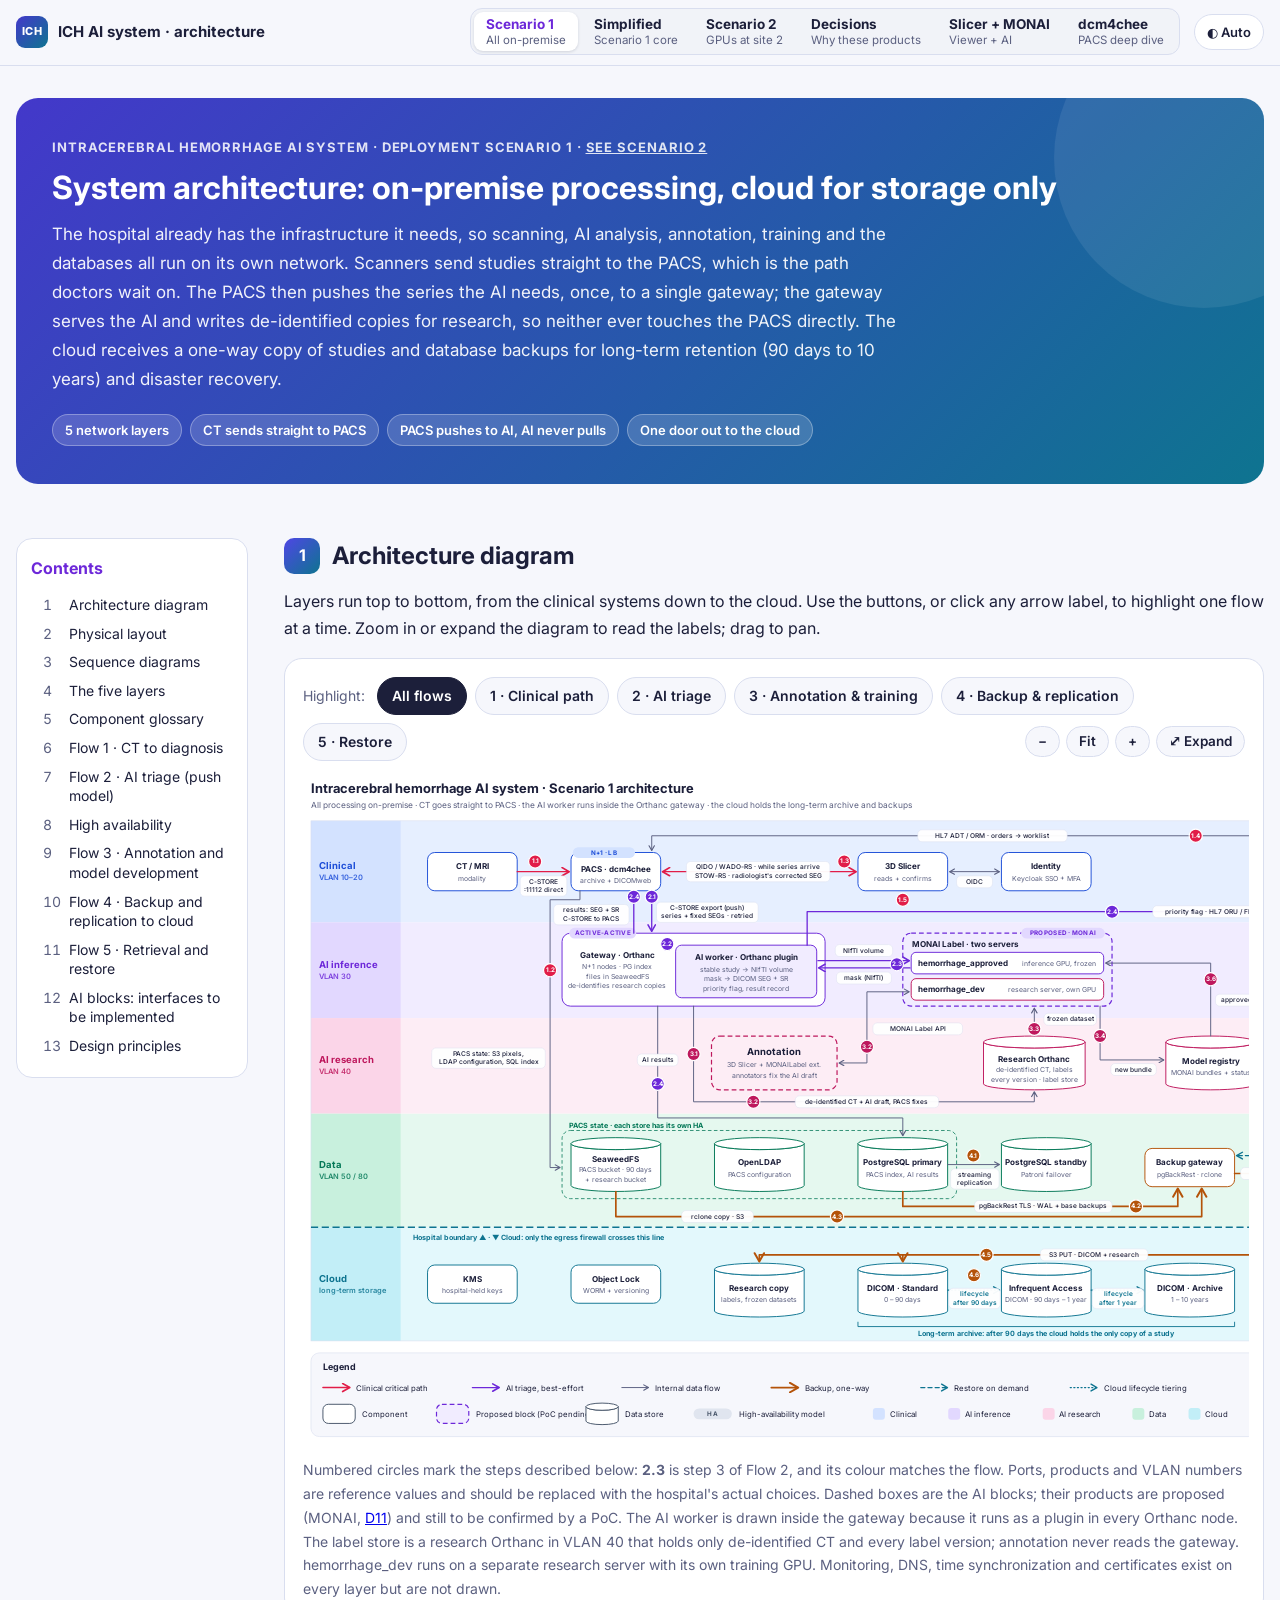
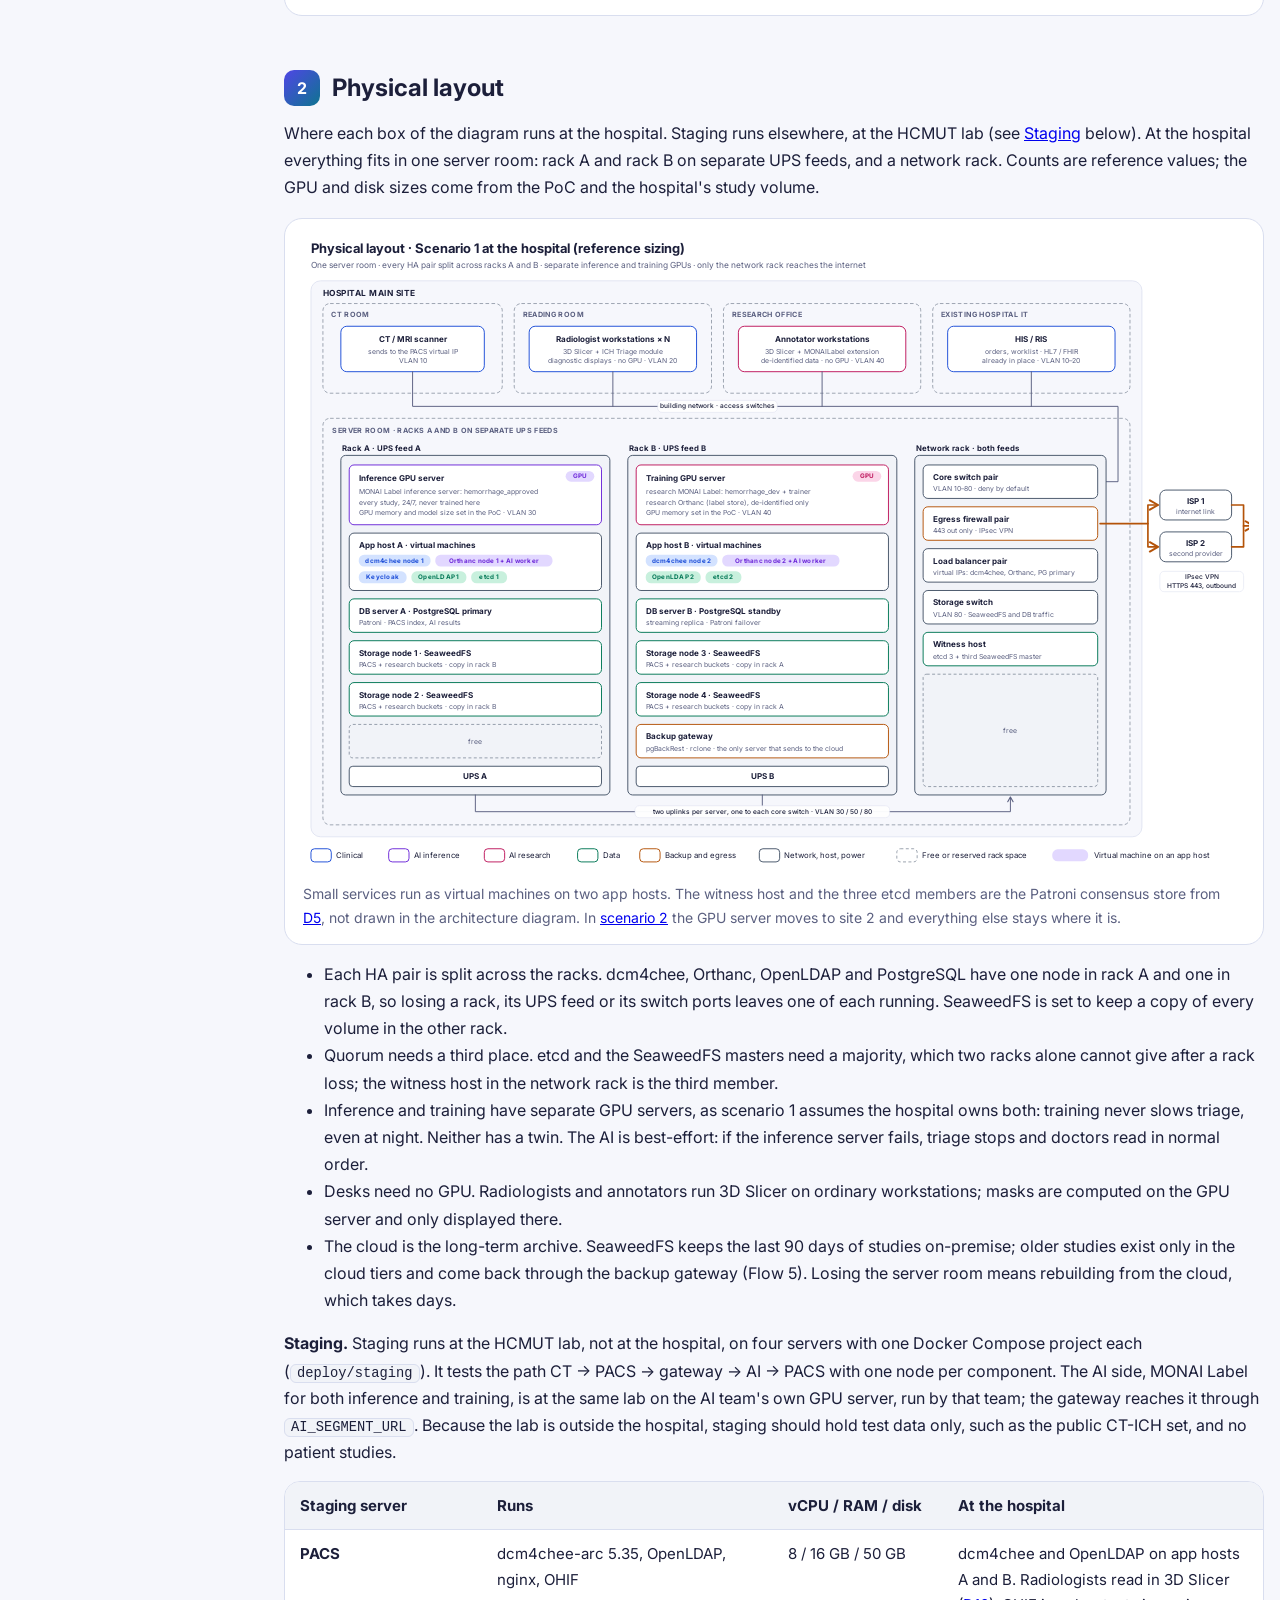
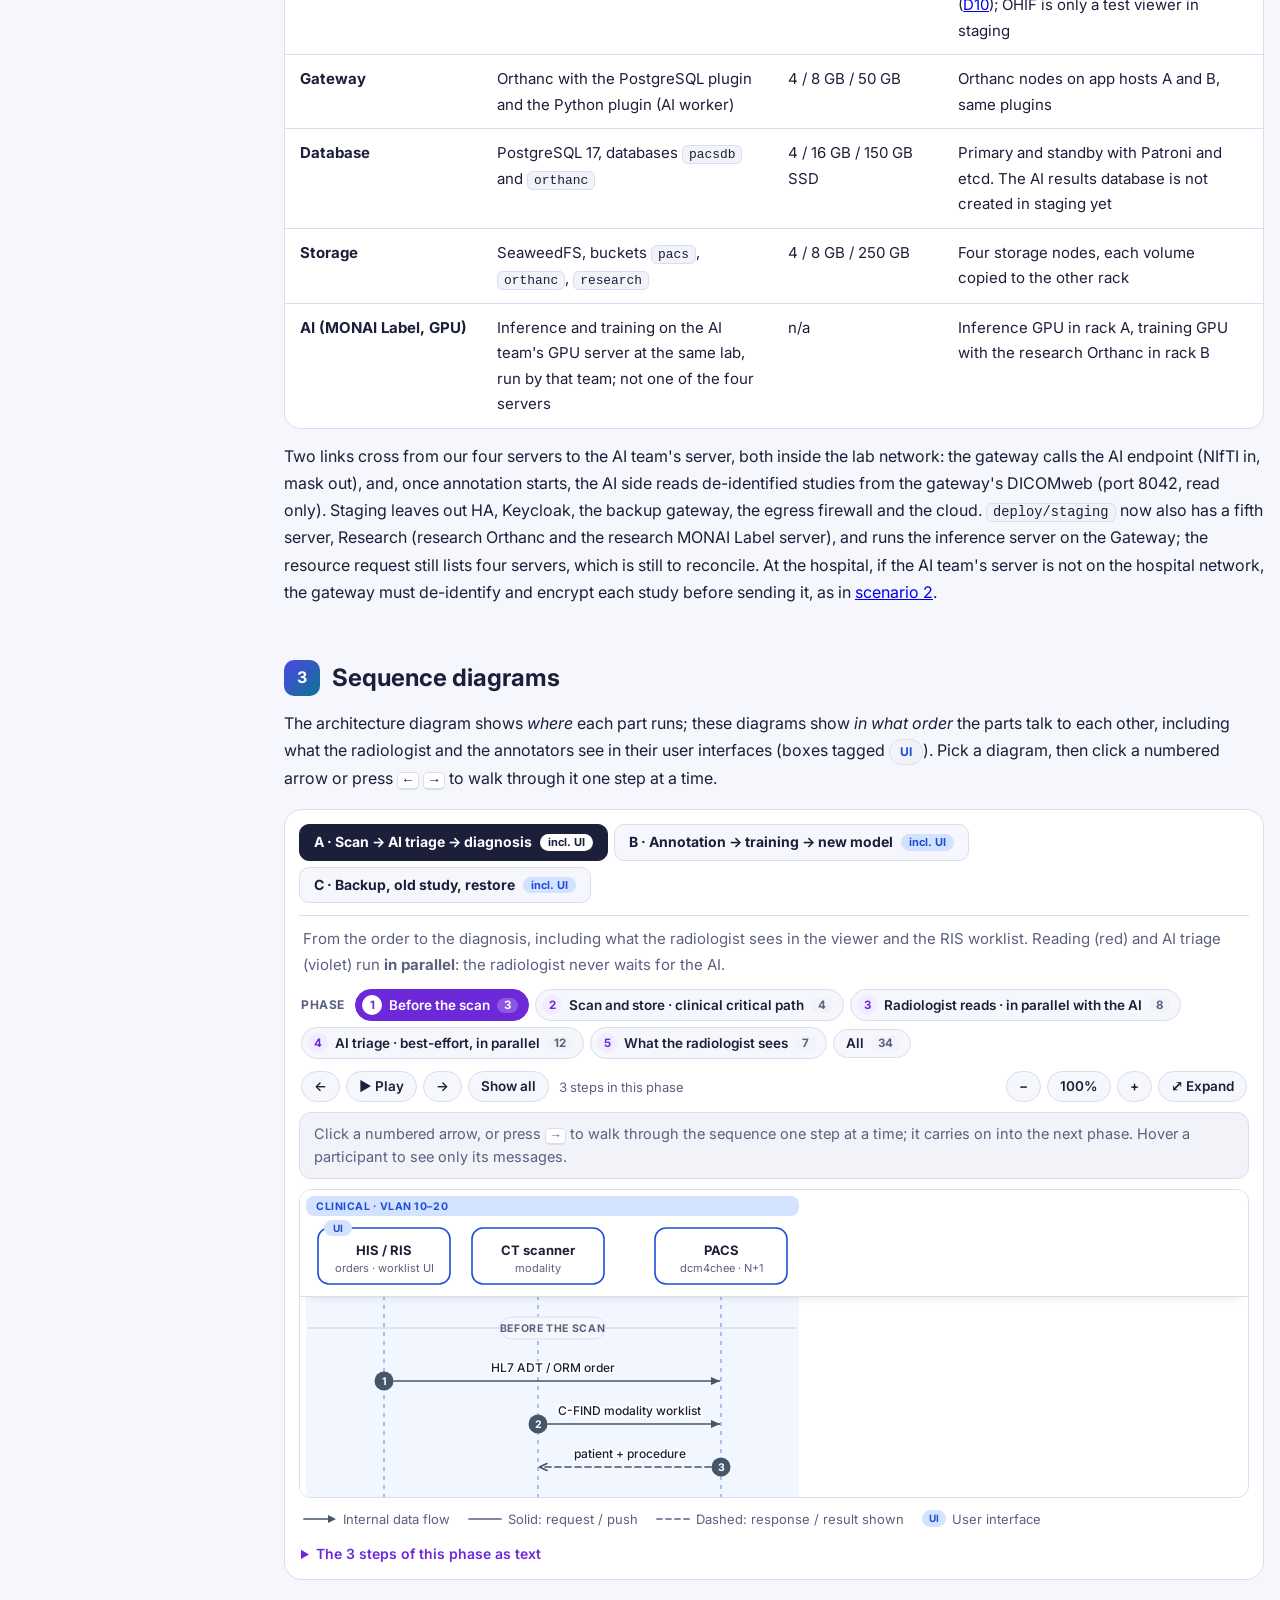
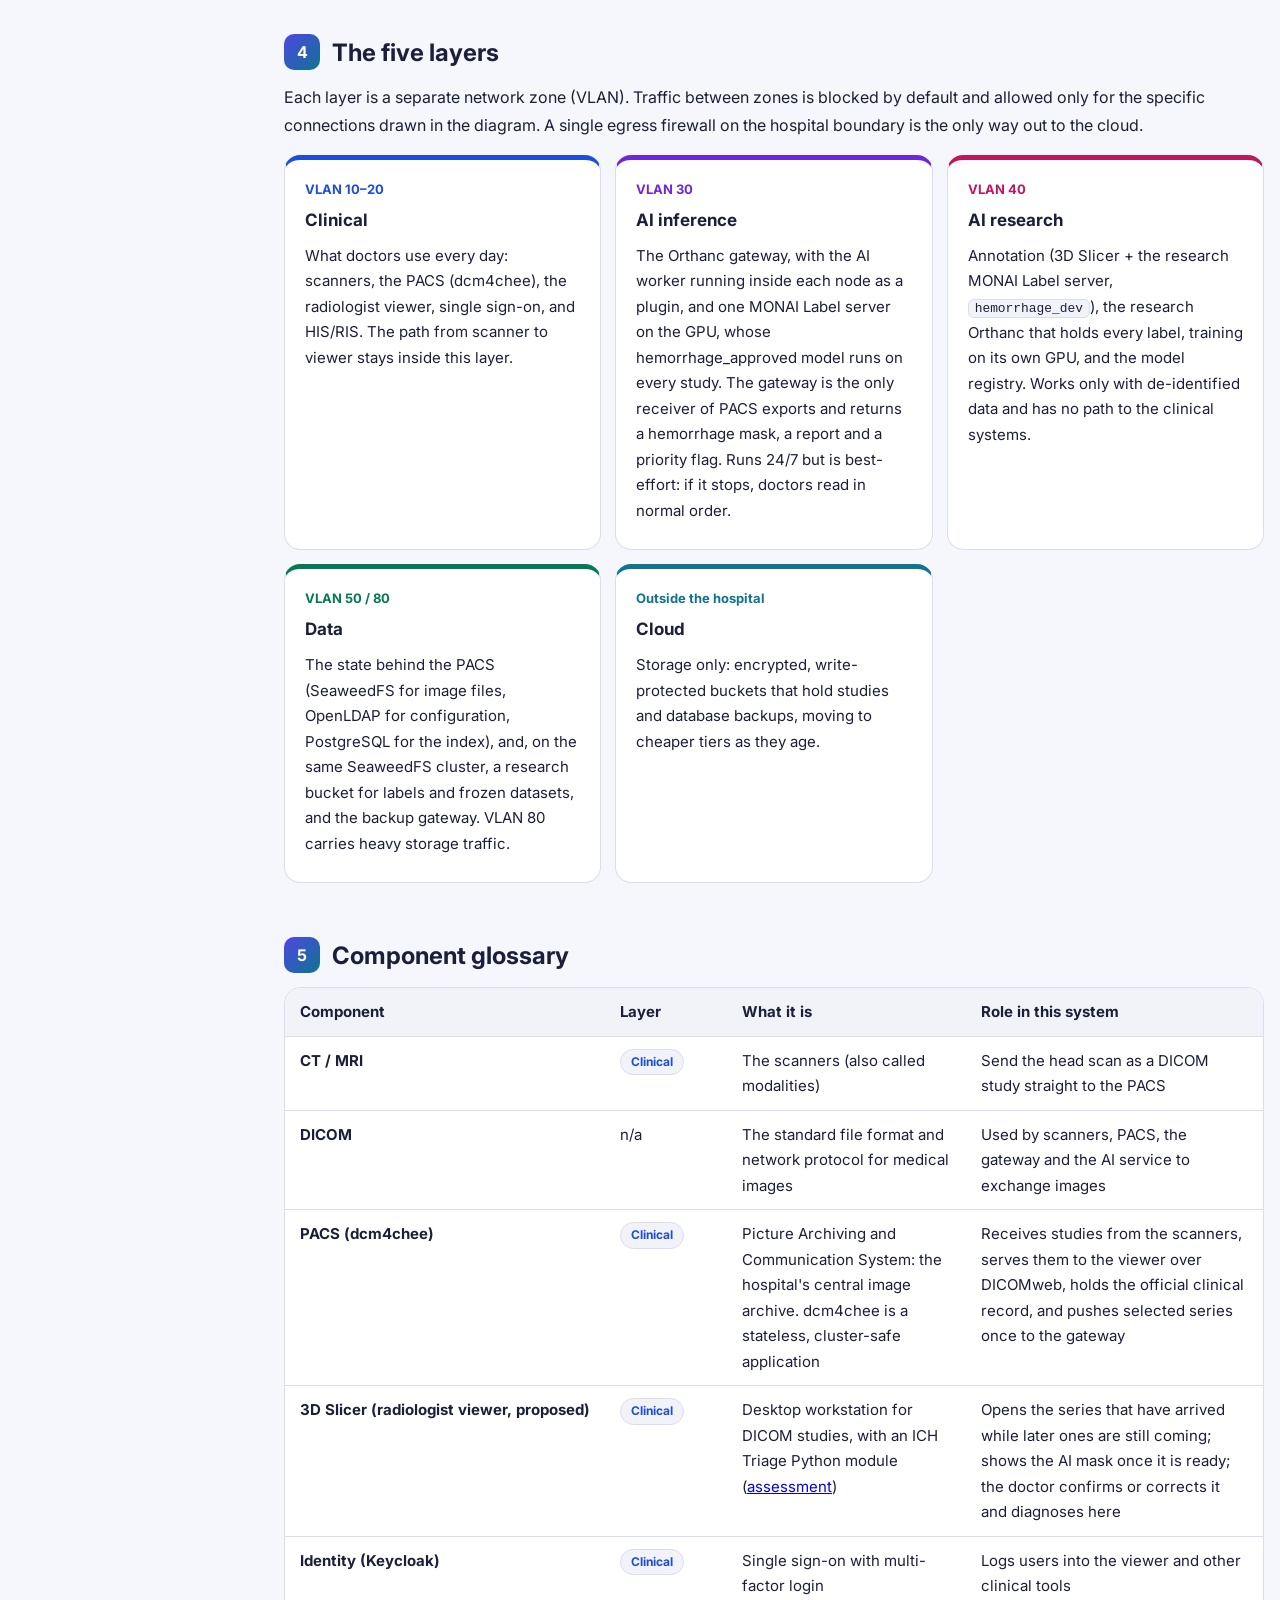
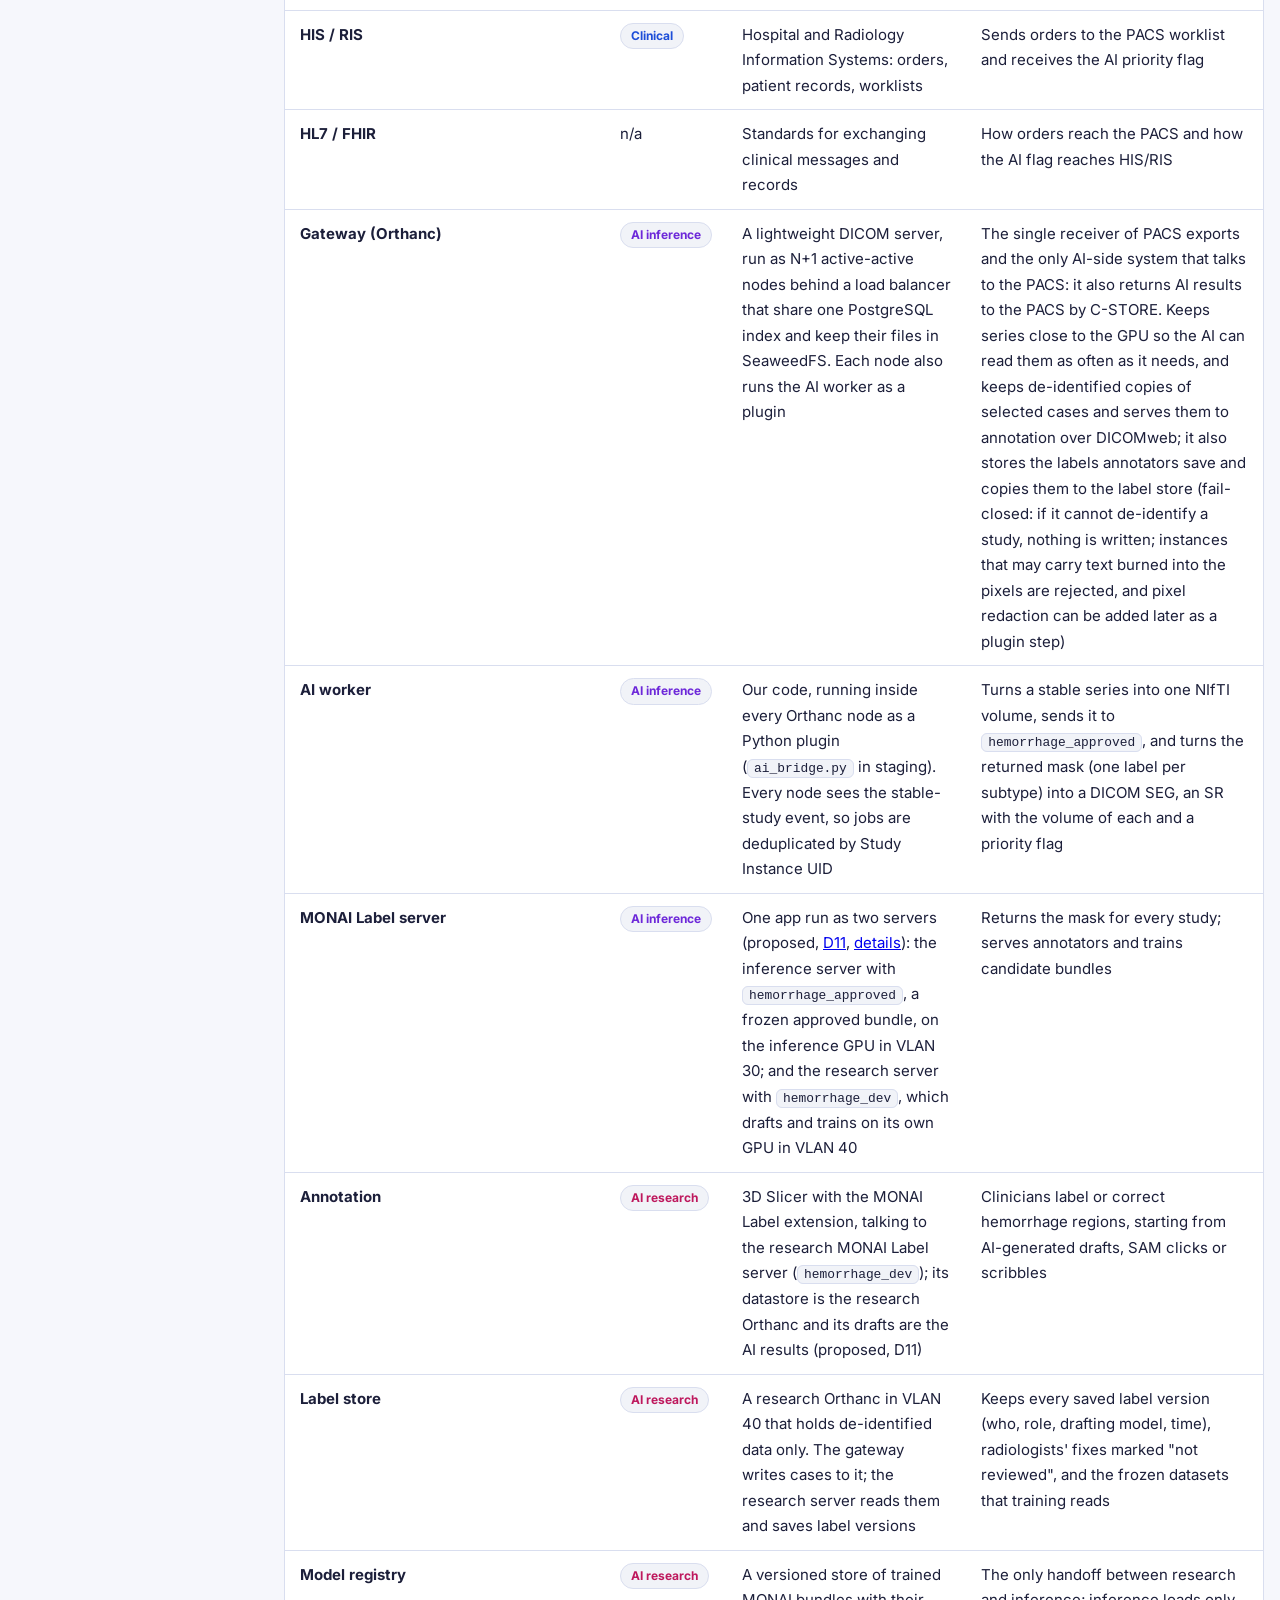
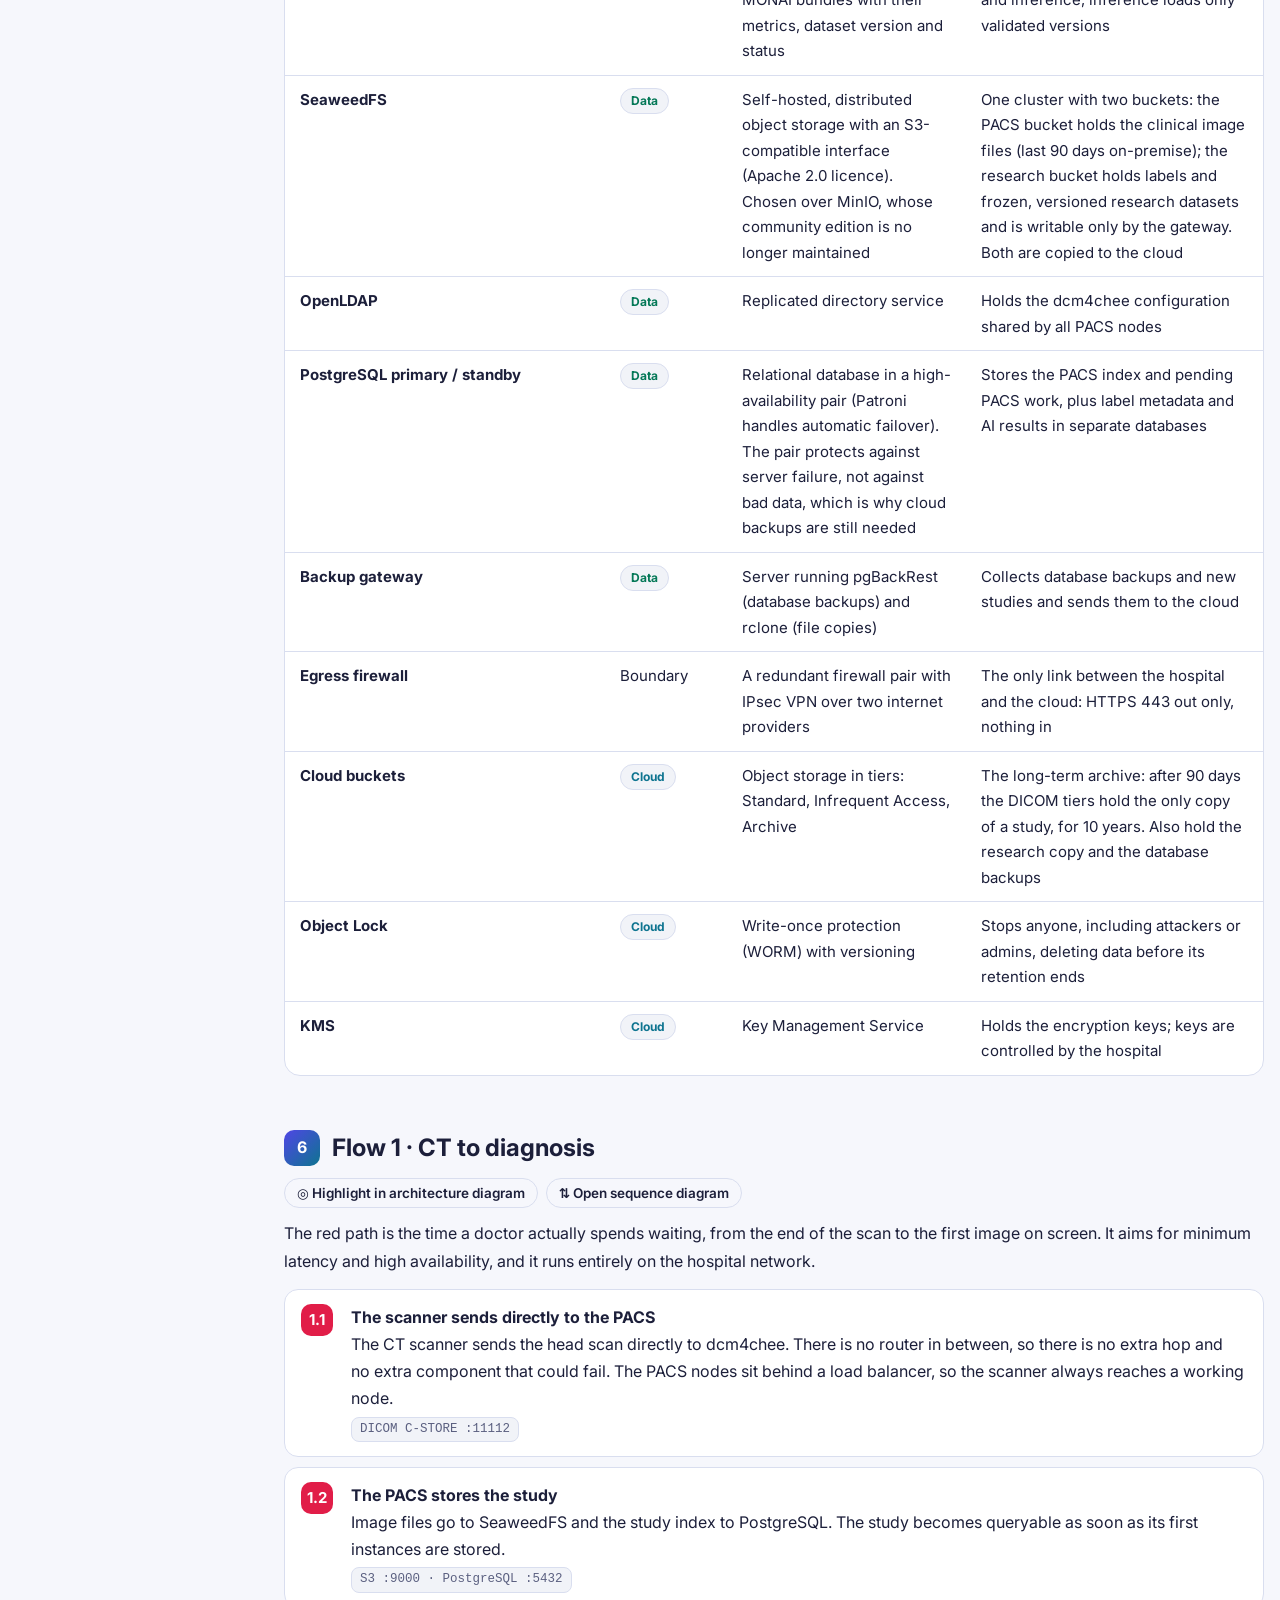
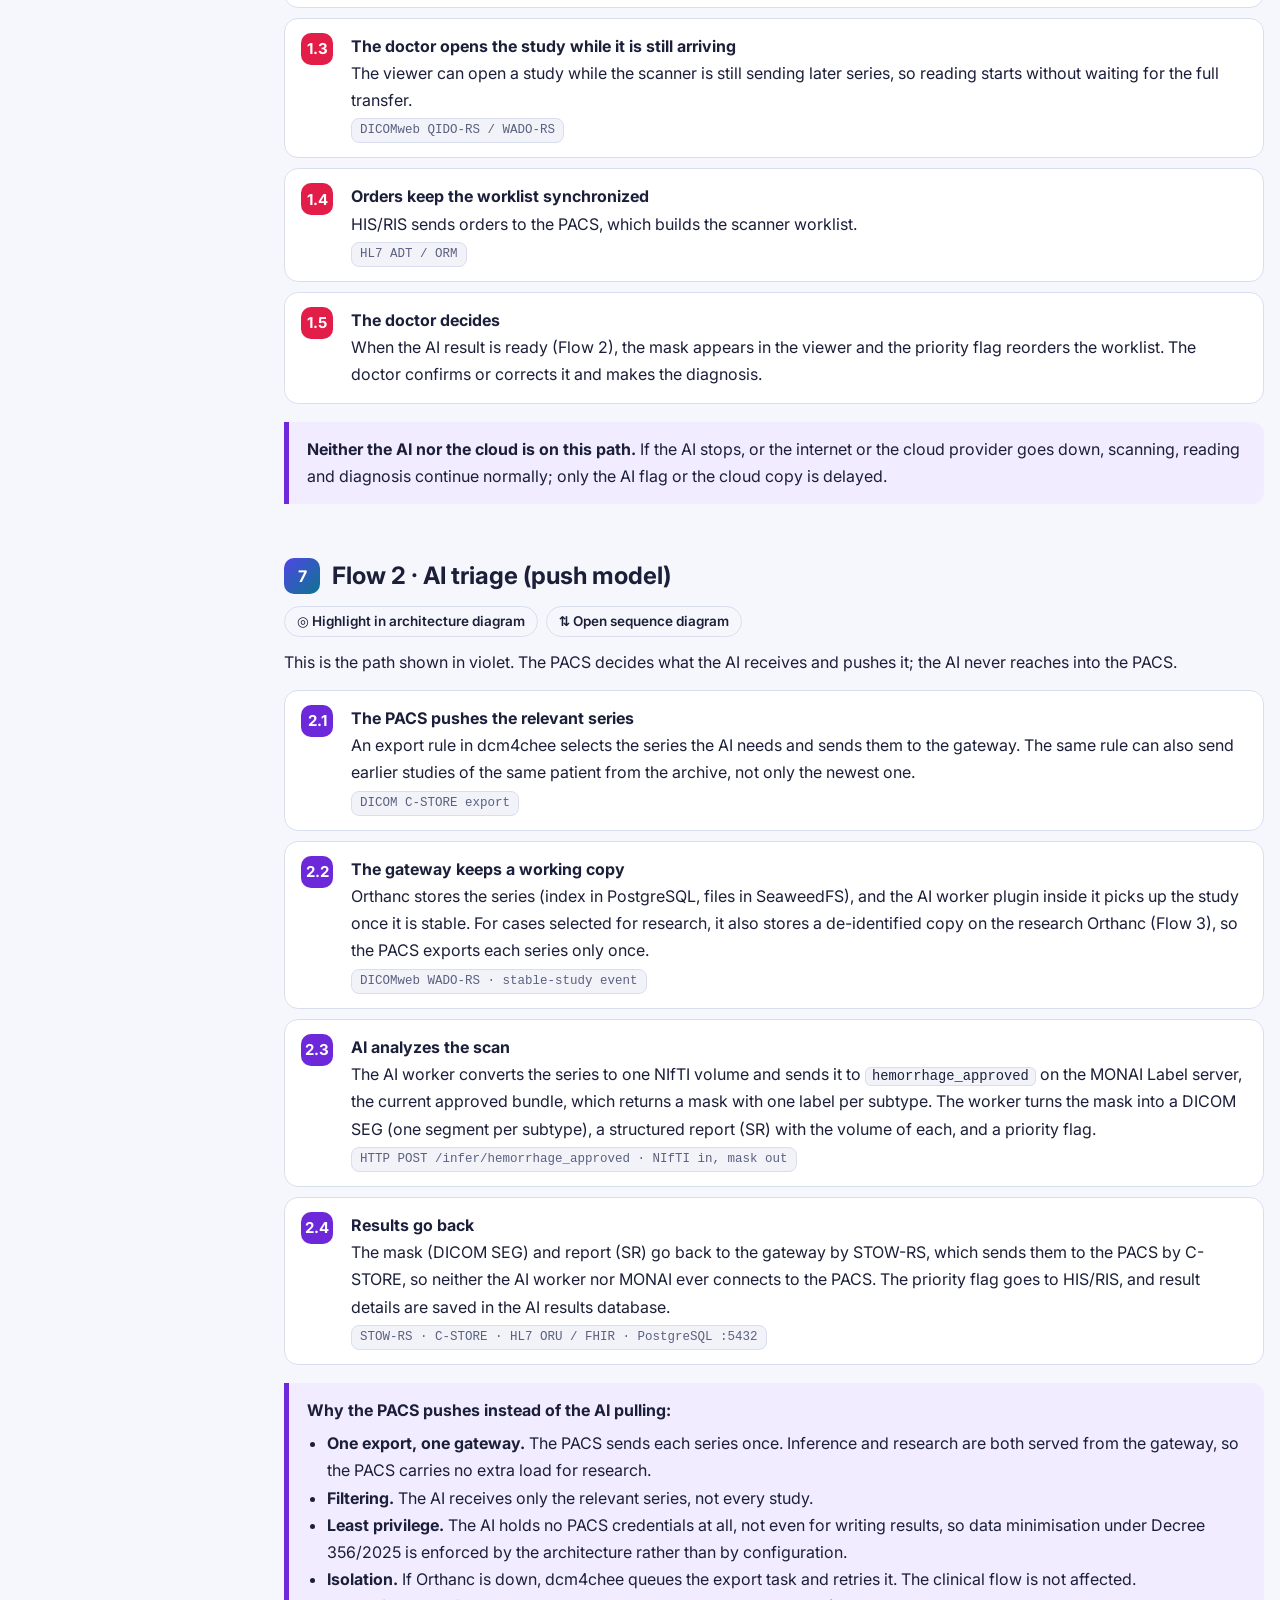
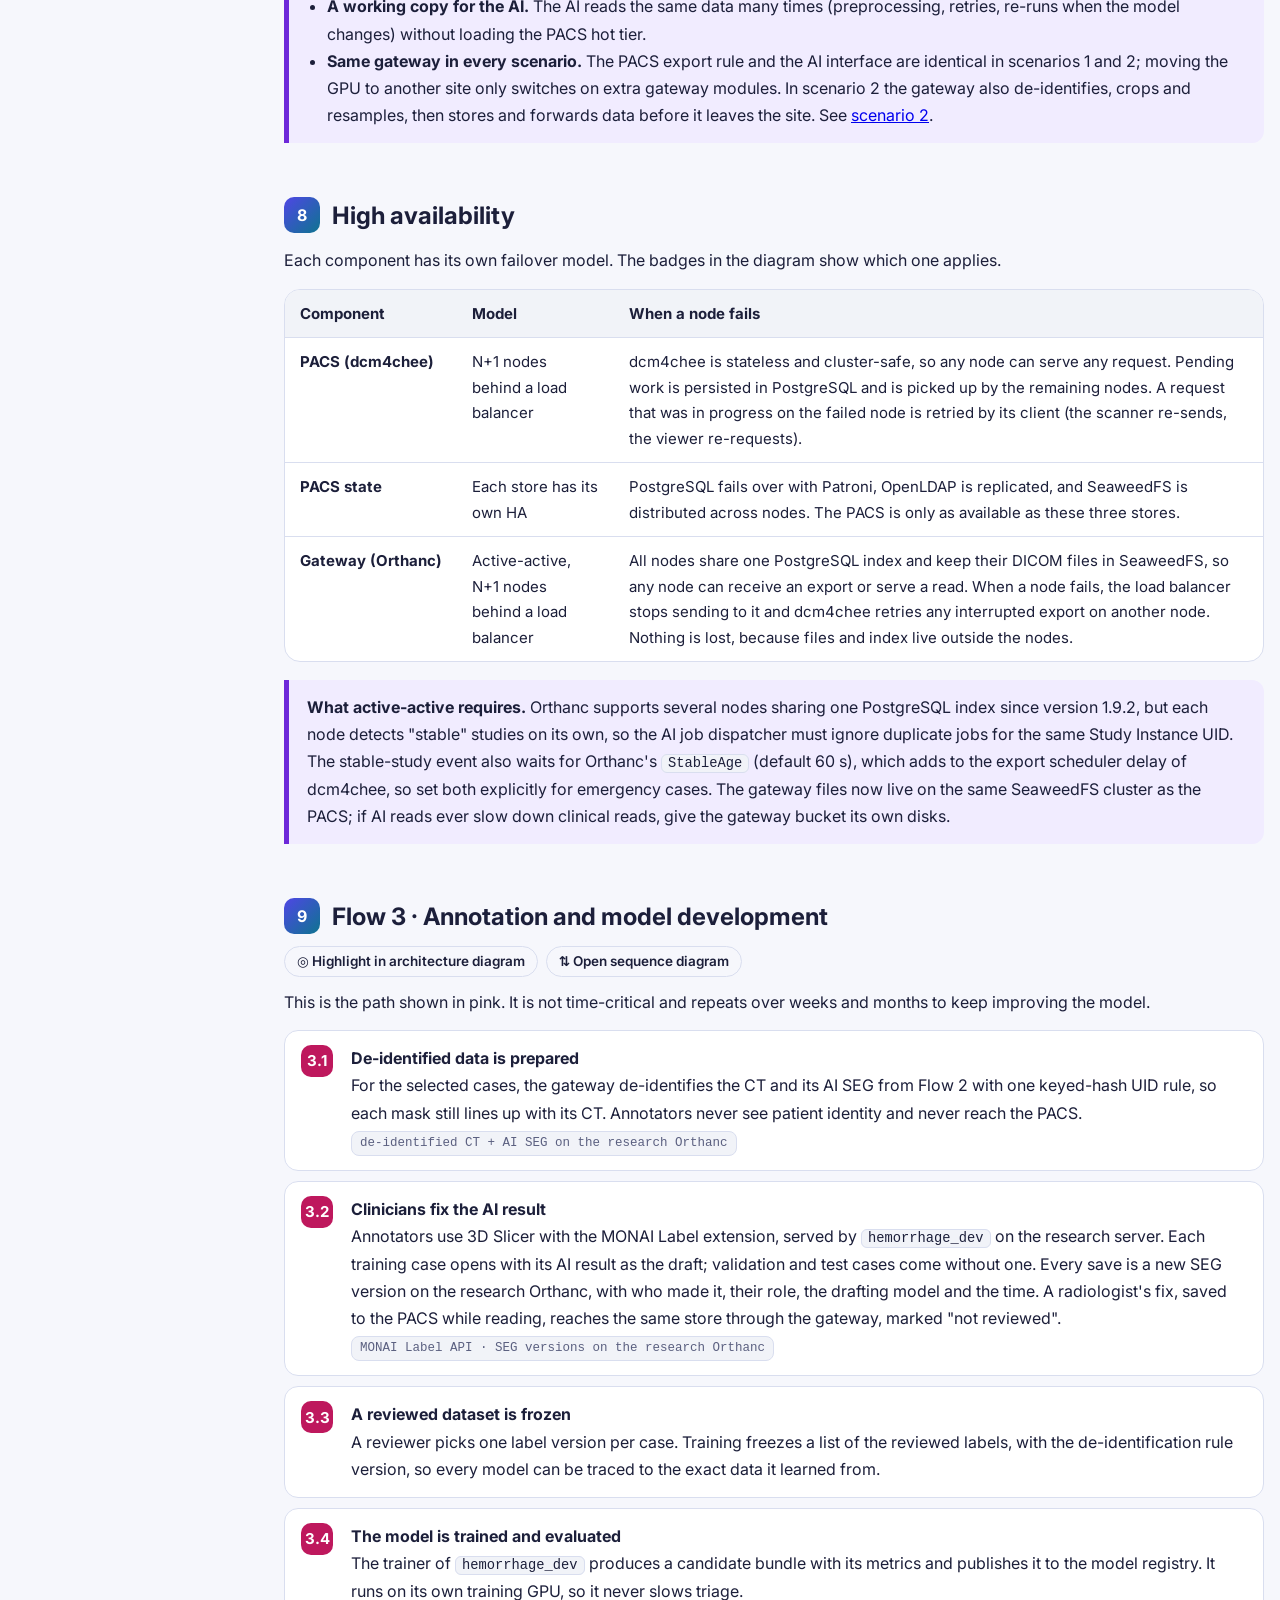
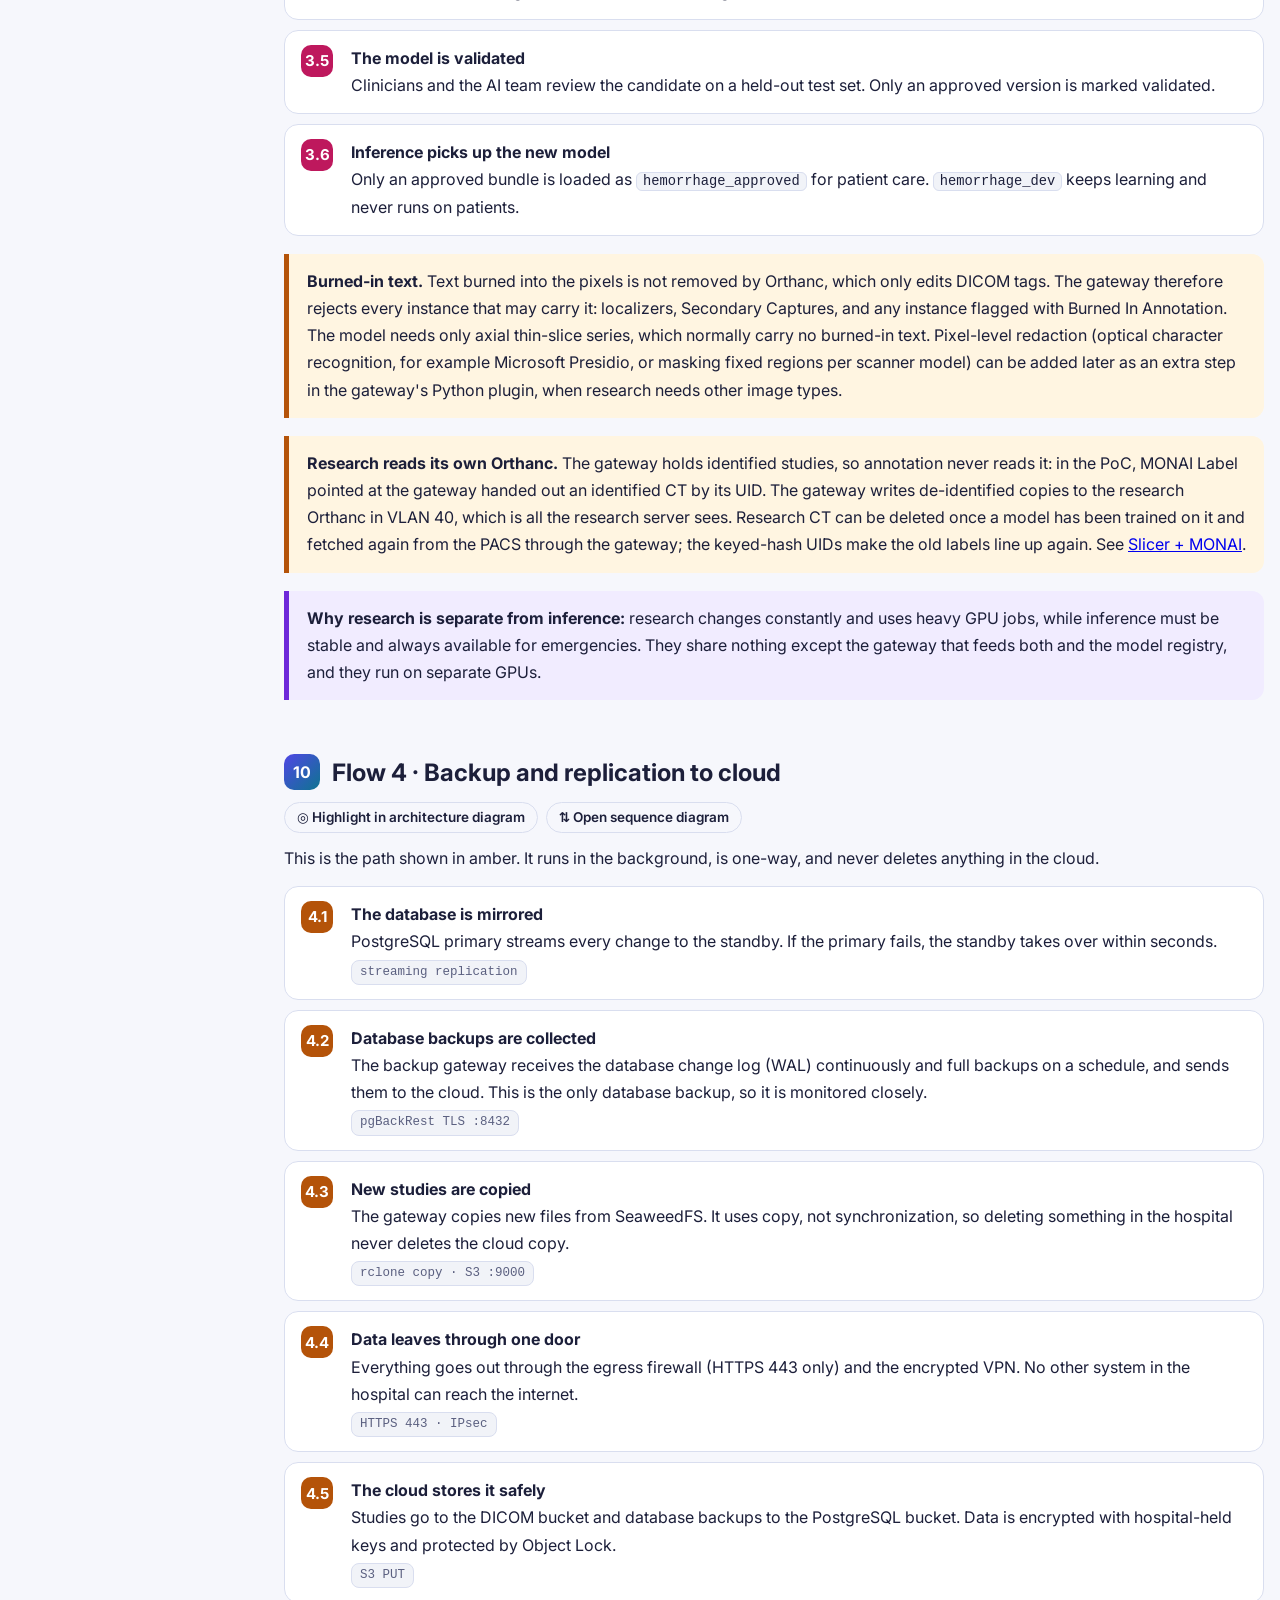
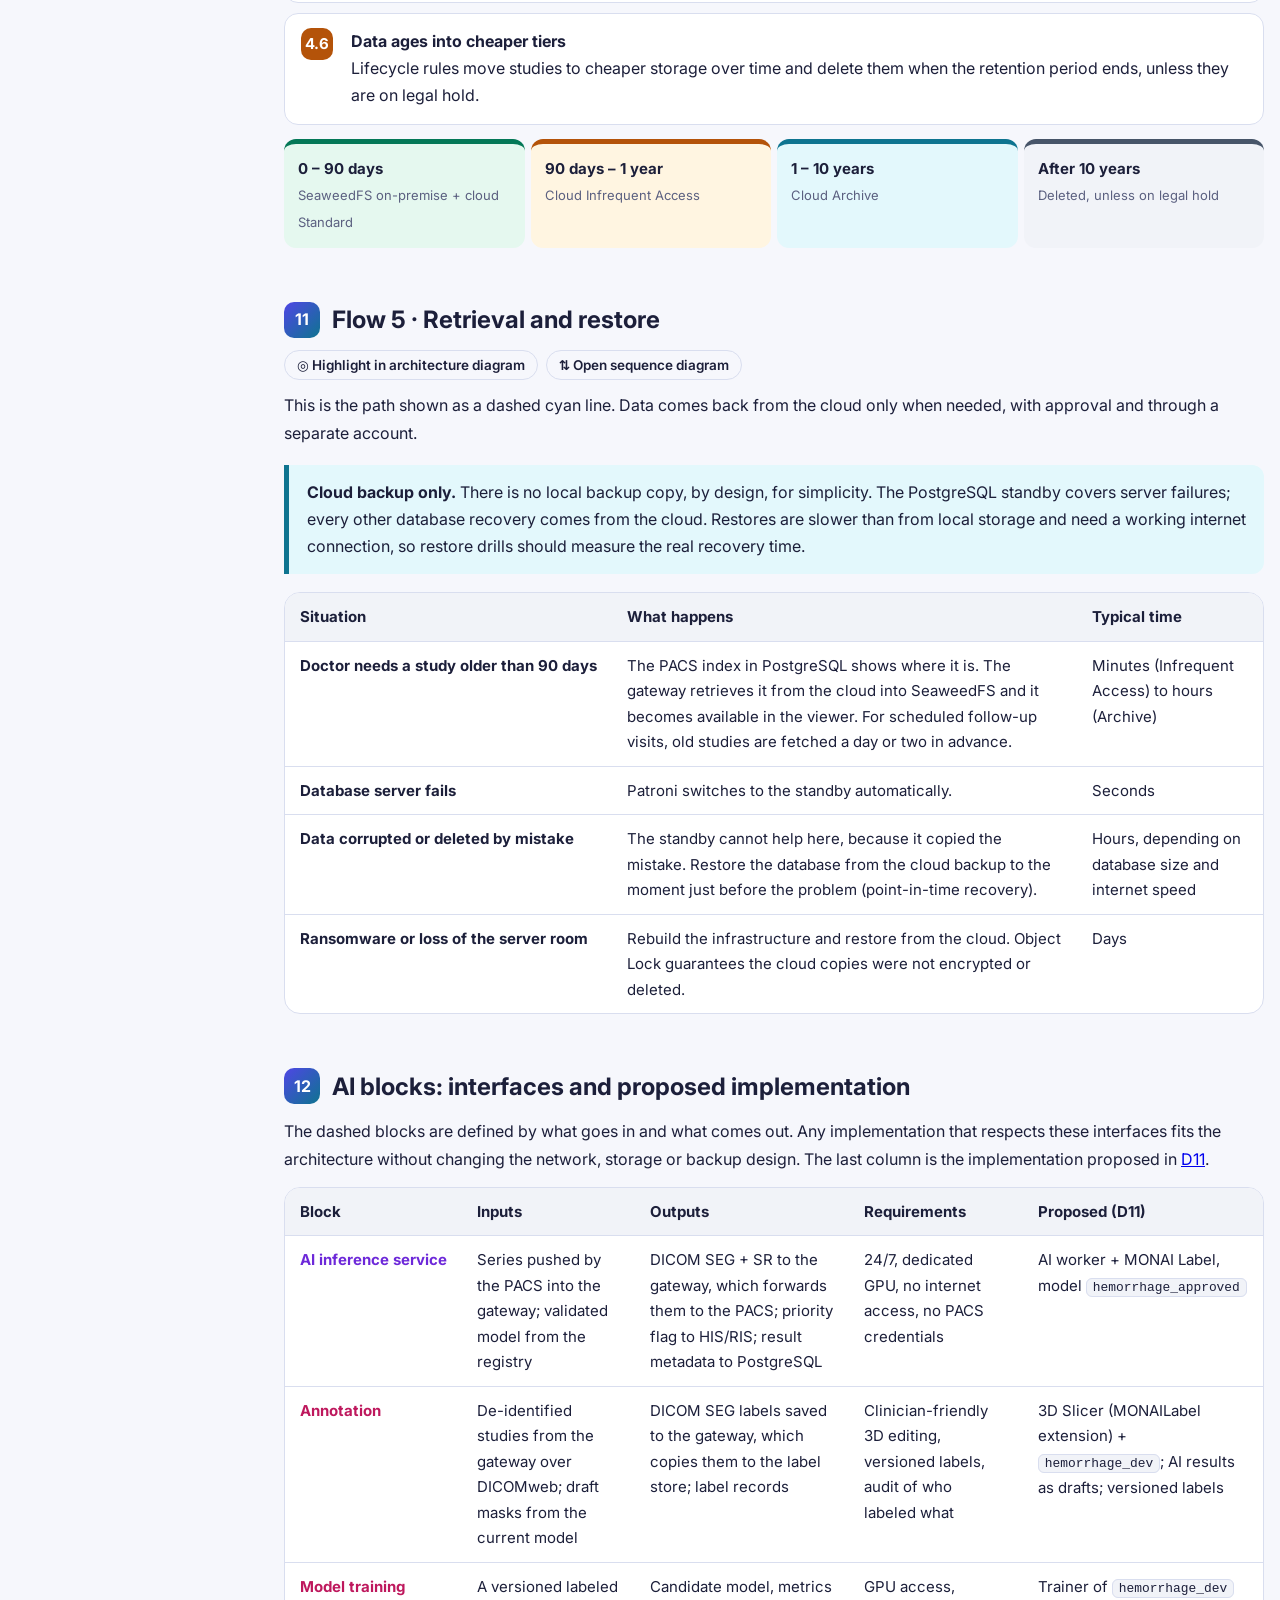
==== commit 61cbaa38: "docs: keep scenario 1 research in the hospital; the lab is staging Scenario 1 assumes the hospital o" ====
--- a/index.html
+++ b/index.html
@@ -132,7 +132,6 @@
 #arch[data-focus="clinical"] .stepb[data-g="clinical"],#arch[data-focus="triage"] .stepb[data-g="triage"],#arch[data-focus="ai"] .stepb[data-g="ai"],#arch[data-focus="backup"] .stepb[data-g="backup"],#arch[data-focus="restore"] .stepb[data-g="restore"]{opacity:1}
 .f-clin{--fp:"1."}.f-tri{--fp:"2."}.f-ai{--fp:"3."}.f-bak{--fp:"4."}
 .brk{fill:none;stroke:var(--cyan);stroke-width:1.5}
-.labzone{fill:none;stroke:var(--pink);stroke-width:2;stroke-dasharray:10 6}.labt{fill:var(--pink);font-size:11.5px;font-weight:700;letter-spacing:.04em}
 #phys{display:block;width:100%;min-width:1100px;height:auto}
 .site{fill:var(--bg);stroke:var(--border);stroke-width:1.2}.sitet{fill:var(--text);font-size:14px;font-weight:700;letter-spacing:.06em}
 .room{fill:none;stroke:var(--slate);stroke-width:1.2;stroke-dasharray:6 4;opacity:.7}.roomt{fill:var(--muted);font-size:12px;font-weight:700;letter-spacing:.05em}
@@ -158,7 +157,7 @@
 <header class="hero">
   <div class="eyebrow">Intracerebral hemorrhage AI system · Deployment scenario 1 · <a href="scenario2.html">see scenario 2</a></div>
   <h1>System architecture: on-premise processing, cloud for storage only</h1>
-  <p>The hospital already has the infrastructure it needs, so scanning, AI analysis and the databases run on its own network. Annotation and training run at the HCMUT lab, on de-identified cases only. Scanners send studies straight to the PACS, which is the path doctors wait on. The PACS then pushes the series the AI needs, once, to a single gateway; the gateway serves the AI and writes de-identified copies for research, so neither ever touches the PACS directly. The cloud receives a one-way copy of studies and database backups for long-term retention (90 days to 10 years) and disaster recovery.</p>
+  <p>The hospital already has the infrastructure it needs, so scanning, AI analysis, annotation, training and the databases all run on its own network. Scanners send studies straight to the PACS, which is the path doctors wait on. The PACS then pushes the series the AI needs, once, to a single gateway; the gateway serves the AI and writes de-identified copies for research, so neither ever touches the PACS directly. The cloud receives a one-way copy of studies and database backups for long-term retention (90 days to 10 years) and disaster recovery.</p>
   <div class="chips"><span>5 network layers</span><span>CT sends straight to PACS</span><span>PACS pushes to AI, AI never pulls</span><span>One door out to the cloud</span></div>
 </header>
 
@@ -188,18 +187,18 @@
     <button type="button" data-f="" aria-pressed="true">All flows</button>
     <button type="button" data-f="clinical" data-sec="flow-clinical" data-desc="Red: the scanner sends straight to the PACS and the viewer reads while series arrive. This is the only path a doctor waits on." aria-pressed="false">1 · Clinical path</button>
     <button type="button" data-f="triage" data-sec="flow-triage" data-desc="Violet: the PACS pushes selected series once to the Orthanc gateway. The AI worker inside Orthanc sends a NIfTI volume to hemorrhage_approved, turns the mask into SEG + SR for the PACS and sends the priority flag. Best-effort, never on the critical path." aria-pressed="false">2 · AI triage</button>
-    <button type="button" data-f="ai" data-sec="flow-ai" data-desc="At the HCMUT lab: the gateway pushes de-identified research cases there; annotators (3D Slicer + hemorrhage_dev) fix the AI draft, every version goes to the label store, a frozen dataset trains hemorrhage_dev, and only an approved bundle comes back as hemorrhage_approved." aria-pressed="false">3 · Annotation &amp; training</button>
+    <button type="button" data-f="ai" data-sec="flow-ai" data-desc="The gateway stores de-identified cases on the research Orthanc. Annotators (3D Slicer + hemorrhage_dev on the research server) fix the AI draft; every version stays there, a frozen dataset trains hemorrhage_dev on its own GPU, and only approved bundles become hemorrhage_approved." aria-pressed="false">3 · Annotation &amp; training</button>
     <button type="button" data-f="backup" data-sec="flow-backup" data-desc="Amber: one-way copies of studies and database backups leave through the single egress firewall to Object-Locked cloud buckets." aria-pressed="false">4 · Backup &amp; replication</button>
     <button type="button" data-f="restore" data-sec="flow-restore" data-desc="Cyan: data comes back from the cloud only when needed, with approval, through the backup gateway." aria-pressed="false">5 · Restore</button>
   </div>
   <p class="focuscap" aria-live="polite"></p>
   <div class="figscroll"><svg id="arch" xmlns="http://www.w3.org/2000/svg" viewBox="0 0 1840 1130" role="img" aria-labelledby="ttl dsc">
 <title id="ttl">ICH AI system architecture, Scenario 1</title>
-<desc id="dsc">Swimlane architecture with clinical, AI inference, AI research, data and cloud lanes. CT sends studies directly to the dcm4chee PACS, which the viewer reads while series are still arriving. The PACS pushes selected series once to the Orthanc gateway. The AI worker runs inside Orthanc as a plugin: it sends a NIfTI volume to the hemorrhage_approved model on one MONAI Label server and turns the returned mask into SEG and SR, which go back to the PACS through the gateway, plus a priority flag to HIS/RIS. Annotation and training run at the HCMUT lab, outside the hospital: the gateway pushes de-identified research cases there, annotators in 3D Slicer use the hemorrhage_dev model, every saved label version goes to the label store, and a frozen dataset trains hemorrhage_dev. Only an approved bundle, fetched by the hospital from the lab registry, becomes hemorrhage_approved. On-premise SeaweedFS keeps the last 90 days; the cloud tiers hold the long-term archive and backups, reached only through the backup gateway and the egress firewall.</desc>
+<desc id="dsc">Swimlane architecture with clinical, AI inference, AI research, data and cloud lanes. CT sends studies directly to the dcm4chee PACS, which the viewer reads while series are still arriving. The PACS pushes selected series once to the Orthanc gateway. The AI worker runs inside Orthanc as a plugin: it sends a NIfTI volume to the hemorrhage_approved model on one MONAI Label server and turns the returned mask into SEG and SR, which go back to the PACS through the gateway, plus a priority flag to HIS/RIS. The gateway stores a de-identified copy of each research case on a research Orthanc; annotators in 3D Slicer work through the research MONAI Label server (hemorrhage_dev), every saved label version stays on the research Orthanc, and a frozen dataset trains hemorrhage_dev on its own GPU, whose bundles reach hemorrhage_approved only through the model registry. On-premise SeaweedFS keeps the last 90 days; the cloud tiers hold the long-term archive and backups, reached only through the backup gateway and the egress firewall.</desc>
 <defs><marker id="ar" viewBox="0 0 10 10" refX="8" refY="5" markerWidth="7" markerHeight="7" orient="auto-start-reverse"><path d="M1.5 1L8.5 5L1.5 9" fill="none" stroke="context-stroke" stroke-width="1.7" stroke-linecap="round" stroke-linejoin="round"/></marker></defs>
 <rect class="bg" x="0" y="0" width="1840" height="1130"/>
 <text class="h1" x="20" y="34">Intracerebral hemorrhage AI system · Scenario 1 architecture</text>
-<text class="h2" x="20" y="58">Inference on-premise, training at the HCMUT lab · CT goes straight to PACS · the AI worker runs inside the Orthanc gateway · the cloud holds the long-term archive</text>
+<text class="h2" x="20" y="58">All processing on-premise · CT goes straight to PACS · the AI worker runs inside the Orthanc gateway · the cloud holds the long-term archive and backups</text>
 
 <rect class="lane f-blue" x="20" y="80" width="1800" height="170"/>
 <rect class="lh h-blue" x="20" y="80" width="150" height="170"/>
@@ -212,7 +211,7 @@
 <rect class="lane f-pink" x="20" y="410" width="1800" height="160"/>
 <rect class="lh h-pink" x="20" y="410" width="150" height="160"/>
 <text class="lt t-pink" x="34" y="480" dominant-baseline="central">AI research</text>
-<text class="ls t-pink" x="34" y="500" dominant-baseline="central">HCMUT lab</text>
+<text class="ls t-pink" x="34" y="500" dominant-baseline="central">VLAN 40</text>
 <rect class="lane f-emerald" x="20" y="570" width="1800" height="190"/>
 <rect class="lh h-emerald" x="20" y="570" width="150" height="190"/>
 <text class="lt t-emerald" x="34" y="655" dominant-baseline="central">Data</text>
@@ -243,7 +242,7 @@
 <text class="bt" x="1730" y="156" text-anchor="middle" dominant-baseline="central">HIS / RIS</text>
 <text class="bs" x="1730" y="176" text-anchor="middle" dominant-baseline="central">orders, worklist</text></g>
 
-<!-- AI inference lane: the gateway holds the AI worker; MONAI Label here runs hemorrhage_approved only -->
+<!-- AI inference lane: the gateway holds the AI worker; one MONAI Label server holds both models -->
 <g><rect class="bx s-violet" x="440" y="268" width="440" height="122" rx="14"/>
 <rect class="tagbg h-violet" x="452" y="259" width="112" height="18" rx="9"/>
 <text class="tagt t-violet" x="508" y="268" text-anchor="middle" dominant-baseline="central">ACTIVE-ACTIVE</text>
@@ -259,28 +258,24 @@
 <g><rect class="abs s-violet af-violet" x="1010" y="268" width="350" height="122" rx="14"/>
 <rect class="tagbg h-violet" x="1208" y="259" width="140" height="18" rx="9"/>
 <text class="tagt t-violet" x="1278" y="268" text-anchor="middle" dominant-baseline="central">PROPOSED · MONAI</text>
-<text class="bt" x="1026" y="286" dominant-baseline="central">MONAI Label server · GPU</text>
+<text class="bt" x="1026" y="286" dominant-baseline="central">MONAI Label · two servers</text>
 <rect class="bx s-violet" x="1024" y="300" width="322" height="36" rx="8"/>
 <text class="bt" x="1036" y="318" dominant-baseline="central">hemorrhage_approved</text>
-<text class="bs" x="1334" y="318" text-anchor="end" dominant-baseline="central">every study, frozen</text>
-<text class="bs" x="1036" y="362" dominant-baseline="central">hemorrhage_dev and training run at the lab</text></g>
-
-<!-- AI research lane: the HCMUT lab, run by the AI team -->
-<rect class="labzone" x="650" y="420" width="990" height="142" rx="12"/>
-<text class="labt" x="662" y="556">HCMUT LAB · OUTSIDE THE HOSPITAL · REACHED OVER A VPN THE HOSPITAL OPENS</text>
-<g><path class="cy s-pink" d="M690 450 L690 520 A85 10 0 0 0 860 520 L860 450 A85 10 0 0 1 690 450 Z"/>
-<ellipse class="cyt s-pink" cx="775" cy="450" rx="85" ry="10"/>
-<text class="bt" x="775" y="478" text-anchor="middle" dominant-baseline="central">Label store</text>
-<text class="bs" x="775" y="496" text-anchor="middle" dominant-baseline="central">de-identified CT + drafts</text>
-<text class="bs" x="775" y="512" text-anchor="middle" dominant-baseline="central">every label version</text></g>
-<g><rect class="abs s-pink af-pink" x="930" y="446" width="200" height="84" rx="14"/>
-<text class="bt" x="1030" y="468" text-anchor="middle" dominant-baseline="central">hemorrhage_dev</text>
-<text class="bs" x="1030" y="490" text-anchor="middle" dominant-baseline="central">MONAI Label · lab GPU</text>
-<text class="bs" x="1030" y="508" text-anchor="middle" dominant-baseline="central">drafts + trainer</text></g>
-<g><rect class="abs s-pink af-pink" x="1190" y="446" width="200" height="84" rx="14"/>
-<text class="bt" x="1290" y="468" text-anchor="middle" dominant-baseline="central">Annotation</text>
-<text class="bs" x="1290" y="490" text-anchor="middle" dominant-baseline="central">3D Slicer + MONAILabel ext.</text>
-<text class="bs" x="1290" y="508" text-anchor="middle" dominant-baseline="central">fix the AI draft</text></g>
+<text class="bs" x="1334" y="318" text-anchor="end" dominant-baseline="central">inference GPU, frozen</text>
+<rect class="bx s-pink" x="1024" y="344" width="322" height="36" rx="8"/>
+<text class="bt" x="1036" y="362" dominant-baseline="central">hemorrhage_dev</text>
+<text class="bs" x="1334" y="362" text-anchor="end" dominant-baseline="central">research server, own GPU</text></g>
+
+<!-- AI research lane -->
+<g><rect class="abs s-pink af-pink" x="690" y="440" width="210" height="90" rx="14"/>
+<text class="bt big" x="795" y="466" text-anchor="middle" dominant-baseline="central">Annotation</text>
+<text class="bs" x="795" y="488" text-anchor="middle" dominant-baseline="central">3D Slicer + MONAILabel ext.</text>
+<text class="bs" x="795" y="506" text-anchor="middle" dominant-baseline="central">annotators fix the AI draft</text></g>
+<g><path class="cy s-pink" d="M1145 450 L1145 520 A85 10 0 0 0 1315 520 L1315 450 A85 10 0 0 1 1145 450 Z"/>
+<ellipse class="cyt s-pink" cx="1230" cy="450" rx="85" ry="10"/>
+<text class="bt" x="1230" y="478" text-anchor="middle" dominant-baseline="central">Research Orthanc</text>
+<text class="bs" x="1230" y="496" text-anchor="middle" dominant-baseline="central">de-identified CT, labels</text>
+<text class="bs" x="1230" y="512" text-anchor="middle" dominant-baseline="central">every version · label store</text></g>
 <g><path class="cy s-pink" d="M1450 450 L1450 520 A75 10 0 0 0 1600 520 L1600 450 A75 10 0 0 1 1450 450 Z"/>
 <ellipse class="cyt s-pink" cx="1525" cy="450" rx="75" ry="10"/>
 <text class="bt" x="1525" y="481" text-anchor="middle" dominant-baseline="central">Model registry</text>
@@ -293,7 +288,7 @@
 <ellipse class="cyt s-emerald" cx="530.0" cy="620" rx="75.0" ry="10"/>
 <text class="bt" x="530" y="646" text-anchor="middle" dominant-baseline="central">SeaweedFS</text>
 <text class="bs" x="530" y="664" text-anchor="middle" dominant-baseline="central">PACS bucket · 90 days</text>
-<text class="bs" x="530" y="680" text-anchor="middle" dominant-baseline="central">+ research outbox</text></g>
+<text class="bs" x="530" y="680" text-anchor="middle" dominant-baseline="central">+ research bucket</text></g>
 <g><path class="cy s-emerald" d="M695 620 L695 690 A75.0 10 0 0 0 845 690 L845 620 A75.0 10 0 0 1 695 620 Z"/>
 <ellipse class="cyt s-emerald" cx="770.0" cy="620" rx="75.0" ry="10"/>
 <text class="bt" x="770" y="651" text-anchor="middle" dominant-baseline="central">OpenLDAP</text>
@@ -320,6 +315,10 @@
 <g><rect class="bx s-cyan" x="455" y="823" width="150" height="64" rx="12"/>
 <text class="bt" x="530" y="846" text-anchor="middle" dominant-baseline="central">Object Lock</text>
 <text class="bs" x="530" y="866" text-anchor="middle" dominant-baseline="central">WORM + versioning</text></g>
+<g><path class="cy s-cyan" d="M695 830 L695 900 A75.0 10 0 0 0 845 900 L845 830 A75.0 10 0 0 1 695 830 Z"/>
+<ellipse class="cyt s-cyan" cx="770.0" cy="830" rx="75.0" ry="10"/>
+<text class="bt" x="770" y="861" text-anchor="middle" dominant-baseline="central">Research copy</text>
+<text class="bs" x="770" y="881" text-anchor="middle" dominant-baseline="central">labels, frozen datasets</text></g>
 <g><path class="cy s-cyan" d="M935 830 L935 900 A75.0 10 0 0 0 1085 900 L1085 830 A75.0 10 0 0 1 935 830 Z"/>
 <ellipse class="cyt s-cyan" cx="1010.0" cy="830" rx="75.0" ry="10"/>
 <text class="bt" x="1010" y="861" text-anchor="middle" dominant-baseline="central">DICOM · Standard</text>
@@ -352,35 +351,26 @@
 <path class="a ai" data-g="triage" d="M560 268 L560 201" marker-end="url(#ar)"/>
 <path class="a ai" data-g="triage" d="M850 288 L850 232 L1700 232 L1700 201" marker-end="url(#ar)"/>
 <path class="a flow" data-g="triage" d="M600 390 L600 577 L1010 577 L1010 606" marker-end="url(#ar)"/>
-<!-- flow 3: annotation and training, at the lab -->
-<path class="a flow" data-g="ai" d="M775 390 L775 436" marker-end="url(#ar)"/>
-<path class="a flow" data-g="ai" d="M864 488 L926 488" marker-end="url(#ar)" marker-start="url(#ar)"/>
-<path class="a flow" data-g="ai" d="M1134 488 L1186 488" marker-end="url(#ar)" marker-start="url(#ar)"/>
-<path class="a flow" data-g="ai" d="M1100 446 L1100 428 L1525 428 L1525 436" marker-end="url(#ar)"/>
-<path class="a flow" data-g="ai" d="M1600 488 L1625 488 L1625 318 L1350 318" marker-end="url(#ar)"/>
+<!-- flow 3: annotation and training -->
+<path class="a flow" data-g="ai" d="M904 485 L950 485 L950 366 L1020 366" marker-end="url(#ar)" marker-start="url(#ar)"/>
+<path class="a flow" data-g="ai" d="M660 390 L660 550 L1230 550 L1230 534" marker-end="url(#ar)"/>
+<path class="a flow" data-g="ai" d="M1230 440 L1230 394" marker-end="url(#ar)"/>
+<path class="a flow" data-g="ai" d="M1340 390 L1340 480 L1446 480" marker-end="url(#ar)"/>
+<path class="a flow" data-g="ai" d="M1525 440 L1525 318 L1350 318" marker-end="url(#ar)"/>
 <!-- flow 4: backup -->
 <path class="a flow" data-g="backup" d="M1085 655 L1171 655" marker-end="url(#ar)"/>
 <path class="a bak" data-g="backup" d="M1010 700 L1010 725 L1470 725 L1470 696" marker-end="url(#ar)"/>
 <path class="a bak" data-g="backup" d="M530 700 L530 742 L1510 742 L1510 696" marker-end="url(#ar)"/>
 <path class="a bak" data-g="backup" d="M1565 670 L1700 670 L1700 724" marker-end="url(#ar)"/>
 <path class="a bak" data-g="backup" d="M1730 792 L1730 816" marker-end="url(#ar)"/>
-<path class="a bak" data-g="backup" d="M1680 792 L1680 806 L1010 806 L1010 816" marker-end="url(#ar)"/>
+<path class="a bak" data-g="backup" d="M1680 792 L1680 806 L770 806 L770 816" marker-end="url(#ar)"/>
+<path class="a bak" data-g="backup" d="M1010 806 L1010 816" marker-end="url(#ar)"/>
 <path class="a life" data-g="backup" d="M1085 865 L1171 865" marker-end="url(#ar)"/>
 <path class="a life" data-g="backup" d="M1325 865 L1411 865" marker-end="url(#ar)"/>
 <!-- flow 5: restore -->
 <path class="a rest" data-g="restore" d="M1790 728 L1790 640 L1569 640" marker-end="url(#ar)"/>
 
 <!-- labels -->
-<g data-g="ai"><rect class="pill" x="790" y="394" width="208" height="34" rx="7"/>
-<text class="lb" x="894" y="404" text-anchor="middle" dominant-baseline="central">push over VPN: de-identified CT,</text>
-<text class="lb" x="894" y="418" text-anchor="middle" dominant-baseline="central">AI SEG and PACS fixes</text></g>
-<g data-g="ai"><rect class="pill" x="862" y="458" width="66" height="20" rx="7"/>
-<text class="lb" x="895" y="468" text-anchor="middle" dominant-baseline="central">datastore</text></g>
-<g data-g="ai"><rect class="pill" x="1300" y="418" width="76" height="20" rx="7"/>
-<text class="lb" x="1338" y="428" text-anchor="middle" dominant-baseline="central">new bundle</text></g>
-<g data-g="ai"><rect class="pill" x="1560" y="352" width="128" height="34" rx="7"/>
-<text class="lb" x="1624" y="362" text-anchor="middle" dominant-baseline="central">approved only</text>
-<text class="lb" x="1624" y="376" text-anchor="middle" dominant-baseline="central">hospital fetches it</text></g>
 <g data-g="clinical"><rect class="pill" x="370" y="172" width="78" height="34" rx="7"/>
 <text class="lb" x="409" y="182" text-anchor="middle" dominant-baseline="central">C-STORE</text>
 <text class="lb" x="409" y="196" text-anchor="middle" dominant-baseline="central">:11112 direct</text></g>
@@ -408,6 +398,16 @@
 <text class="lb" x="1528" y="232" text-anchor="middle" dominant-baseline="central">priority flag · HL7 ORU / FHIR</text></g>
 <g data-g="triage"><rect class="pill" x="566" y="470" width="68" height="20" rx="7"/>
 <text class="lb" x="600" y="480" text-anchor="middle" dominant-baseline="central">AI results</text></g>
+<g data-g="ai"><rect class="pill" x="960" y="418" width="150" height="20" rx="7"/>
+<text class="lb" x="1035" y="428" text-anchor="middle" dominant-baseline="central">MONAI Label API</text></g>
+<g data-g="ai"><rect class="pill" x="830" y="540" width="240" height="20" rx="7"/>
+<text class="lb" x="950" y="550" text-anchor="middle" dominant-baseline="central">de-identified CT + AI draft, PACS fixes</text></g>
+<g data-g="ai"><rect class="pill" x="1246" y="402" width="88" height="20" rx="7"/>
+<text class="lb" x="1290" y="412" text-anchor="middle" dominant-baseline="central">frozen dataset</text></g>
+<g data-g="ai"><rect class="pill" x="1358" y="486" width="76" height="20" rx="7"/>
+<text class="lb" x="1396" y="496" text-anchor="middle" dominant-baseline="central">new bundle</text></g>
+<g data-g="ai"><rect class="pill" x="1533" y="370" width="96" height="20" rx="7"/>
+<text class="lb" x="1581" y="380" text-anchor="middle" dominant-baseline="central">approved only</text></g>
 <g data-g="backup"><rect class="pill" x="1090" y="662" width="81" height="34" rx="7"/>
 <text class="lb" x="1130" y="672" text-anchor="middle" dominant-baseline="central">streaming</text>
 <text class="lb" x="1130" y="686" text-anchor="middle" dominant-baseline="central">replication</text></g>
@@ -419,8 +419,8 @@
 <text class="lb" x="1631" y="670" text-anchor="middle" dominant-baseline="central">HTTPS 443 out</text></g>
 <g data-g="restore"><rect class="pill" x="1600" y="610" width="130" height="20" rx="7"/>
 <text class="lbc" x="1665" y="620" text-anchor="middle" dominant-baseline="central">restore (approved)</text></g>
-<g data-g="backup"><rect class="pill" x="1275" y="796" width="110" height="20" rx="7"/>
-<text class="lb" x="1330" y="806" text-anchor="middle" dominant-baseline="central">S3 PUT · DICOM</text></g>
+<g data-g="backup"><rect class="pill" x="1240" y="796" width="180" height="20" rx="7"/>
+<text class="lb" x="1330" y="806" text-anchor="middle" dominant-baseline="central">S3 PUT · DICOM + research</text></g>
 <g data-g="backup"><rect class="pill" x="1087" y="862" width="86" height="34" rx="7"/>
 <text class="lbc" x="1130" y="872" text-anchor="middle" dominant-baseline="central">lifecycle</text>
 <text class="lbc" x="1130" y="886" text-anchor="middle" dominant-baseline="central">after 90 days</text></g>
@@ -448,13 +448,13 @@
 <g class="stepb sb-tri" data-g="triage"><circle cx="560" cy="207" r="11"/><text x="560" y="207"text-anchor="middle" dominant-baseline="central">2.4</text></g>
 <g class="stepb sb-tri" data-g="triage"><circle cx="1360" cy="232" r="11"/><text x="1360" y="232" text-anchor="middle" dominant-baseline="central">2.4</text></g>
 <g class="stepb sb-tri" data-g="triage"><circle cx="600" cy="520" r="11"/><text x="600" y="520" text-anchor="middle" dominant-baseline="central">2.4</text></g>
-
-<g class="stepb sb-ai" data-g="ai"><circle cx="775" cy="412" r="11"/><text x="775" y="412" text-anchor="middle" dominant-baseline="central">3.1</text></g>
-<g class="stepb sb-ai" data-g="ai"><circle cx="1160" cy="510" r="11"/><text x="1160" y="510" text-anchor="middle" dominant-baseline="central">3.2</text></g>
-<g class="stepb sb-ai" data-g="ai"><circle cx="895" cy="510" r="11"/><text x="895" y="510" text-anchor="middle" dominant-baseline="central">3.3</text></g>
-<g class="stepb sb-ai" data-g="ai"><circle cx="1250" cy="428" r="11"/><text x="1250" y="428" text-anchor="middle" dominant-baseline="central">3.4</text></g>
-<g class="stepb sb-ai" data-g="ai"><circle cx="1420" cy="510" r="11"/><text x="1420" y="510" text-anchor="middle" dominant-baseline="central">3.5</text></g>
-<g class="stepb sb-ai" data-g="ai"><circle cx="1625" cy="408" r="11"/><text x="1625" y="408" text-anchor="middle" dominant-baseline="central">3.6</text></g>
+<g class="stepb sb-ai" data-g="ai"><circle cx="660" cy="470" r="11"/><text x="660" y="470" text-anchor="middle" dominant-baseline="central">3.1</text></g>
+<g class="stepb sb-ai" data-g="ai"><circle cx="950" cy="458" r="11"/><text x="950" y="458" text-anchor="middle" dominant-baseline="central">3.2</text></g>
+<g class="stepb sb-ai" data-g="ai"><circle cx="760" cy="550" r="11"/><text x="760" y="550" text-anchor="middle" dominant-baseline="central">3.2</text></g>
+<g class="stepb sb-ai" data-g="ai"><circle cx="1230" cy="428" r="11"/><text x="1230" y="428" text-anchor="middle" dominant-baseline="central">3.3</text></g>
+<g class="stepb sb-ai" data-g="ai"><circle cx="1340" cy="440" r="11"/><text x="1340" y="440" text-anchor="middle" dominant-baseline="central">3.4</text></g>
+<g class="stepb sb-ai" data-g="ai"><circle cx="1615" cy="480" r="11"/><text x="1615" y="480" text-anchor="middle" dominant-baseline="central">3.5</text></g>
+<g class="stepb sb-ai" data-g="ai"><circle cx="1525" cy="345" r="11"/><text x="1525" y="345" text-anchor="middle" dominant-baseline="central">3.6</text></g>
 
 <!-- legend -->
 <rect class="legend" x="20" y="970" width="1800" height="140" rx="14"/>
@@ -490,7 +490,7 @@
 <g class="stepb sb-tri"><circle cx="1612" cy="1072" r="11"/><text x="1612" y="1072" text-anchor="middle" dominant-baseline="central">2.3</text></g>
 <text class="lgt" x="1630" y="1072" dominant-baseline="central">Flow 2, step 3</text>
 </svg></div>
-  <p class="figcap">Numbered circles mark the steps described below: <b>2.3</b> is step 3 of Flow 2, and its colour matches the flow. Ports, products and VLAN numbers are reference values and should be replaced with the hospital's actual choices. Dashed boxes are the AI blocks; their products are proposed (MONAI, <a href="decisions.html#d11">D11</a>) and still to be confirmed by a PoC. The AI worker is drawn inside the gateway because it runs as a plugin in every Orthanc node. The research lane is the HCMUT lab, outside the hospital (<a href="decisions.html#d12">D12</a>): the hospital opens every connection to it over a VPN through the egress firewall, which is not drawn. Monitoring, DNS, time synchronization and certificates exist on every layer but are not drawn.</p>
+  <p class="figcap">Numbered circles mark the steps described below: <b>2.3</b> is step 3 of Flow 2, and its colour matches the flow. Ports, products and VLAN numbers are reference values and should be replaced with the hospital's actual choices. Dashed boxes are the AI blocks; their products are proposed (MONAI, <a href="decisions.html#d11">D11</a>) and still to be confirmed by a PoC. The AI worker is drawn inside the gateway because it runs as a plugin in every Orthanc node. The label store is a research Orthanc in VLAN 40 that holds only de-identified CT and every label version; annotation never reads the gateway. hemorrhage_dev runs on a separate research server with its own training GPU. Monitoring, DNS, time synchronization and certificates exist on every layer but are not drawn.</p>
 </div>
 
 <h2 class="sec" id="physical"><span class="n">2</span>Physical layout</h2>
@@ -498,11 +498,11 @@
 <div class="figure">
   <div class="figscroll"><svg id="phys" xmlns="http://www.w3.org/2000/svg" viewBox="0 0 1840 1070" role="img" aria-labelledby="pttl pdsc">
 <title id="pttl">Physical layout, Scenario 1</title>
-<desc id="pdsc">One hospital site. The CT room, the reading room, the research office and the existing hospital IT connect through the building network to a core switch pair in the server room. The server room has rack A and rack B on separate UPS feeds and a network rack. Rack A holds the inference GPU server running MONAI Label with hemorrhage_approved, app host A (dcm4chee node 1, Orthanc node 1 with the AI worker, Keycloak, OpenLDAP 1, etcd 1), the PostgreSQL primary and two SeaweedFS storage nodes. Rack B holds free space, app host B (dcm4chee node 2, Orthanc node 2 with the AI worker, OpenLDAP 2, etcd 2), the PostgreSQL standby, two more SeaweedFS nodes and the backup gateway. The network rack holds the core switch pair, the egress firewall pair, the load balancer pair, the storage switch and a witness host with the third etcd member. The egress firewall reaches, over two internet links, the cloud provider (DICOM tiers, database backups, KMS, Object Lock) and the HCMUT lab, where the AI team runs hemorrhage_dev, the trainer, the label store and the model registry.</desc>
+<desc id="pdsc">One hospital site. The CT room, the reading room, the research office and the existing hospital IT connect through the building network to a core switch pair in the server room. The server room has rack A and rack B on separate UPS feeds and a network rack. Rack A holds the inference GPU server (MONAI Label, hemorrhage_approved), app host A (dcm4chee node 1, Orthanc node 1 with the AI worker, Keycloak, OpenLDAP 1, etcd 1), the PostgreSQL primary and two SeaweedFS storage nodes. Rack B holds the training GPU server (research MONAI Label with hemorrhage_dev, and the research Orthanc), app host B (dcm4chee node 2, Orthanc node 2 with the AI worker, OpenLDAP 2, etcd 2), the PostgreSQL standby, two more SeaweedFS nodes and the backup gateway. The network rack holds the core switch pair, the egress firewall pair, the load balancer pair, the storage switch and a witness host with the third etcd member. The egress firewall reaches the cloud provider over two internet links; the cloud holds the DICOM tiers, the research copy, the database backups, KMS and Object Lock.</desc>
 <defs><marker id="arp" viewBox="0 0 10 10" refX="8" refY="5" markerWidth="7" markerHeight="7" orient="auto-start-reverse"><path d="M1.5 1L8.5 5L1.5 9" fill="none" stroke="context-stroke" stroke-width="1.7" stroke-linecap="round" stroke-linejoin="round"/></marker></defs>
 <rect class="bg" x="0" y="0" width="1840" height="1070"/>
 <text class="h1" x="20" y="34">Physical layout · Scenario 1 at the hospital (reference sizing)</text>
-<text class="h2" x="20" y="58">One server room · every HA pair split across racks A and B · inference GPU in the hospital, training at the HCMUT lab · only the network rack reaches the internet</text>
+<text class="h2" x="20" y="58">One server room · every HA pair split across racks A and B · separate inference and training GPUs · only the network rack reaches the internet</text>
 
 <!-- hospital site -->
 <rect class="site" x="20" y="80" width="1390" height="930" rx="16"/>
@@ -523,10 +523,10 @@
 <text class="bs" x="525" y="214" text-anchor="middle" dominant-baseline="central">diagnostic displays · no GPU · VLAN 20</text></g>
 
 <rect class="room" x="710" y="118" width="330" height="150" rx="12"/>
-<text class="roomt" x="724" y="140">RESEARCH OFFICE (OPTIONAL)</text>
+<text class="roomt" x="724" y="140">RESEARCH OFFICE</text>
 <g><rect class="bx s-pink" x="735" y="156" width="280" height="76" rx="10"/>
 <text class="bt" x="875" y="178" text-anchor="middle" dominant-baseline="central">Annotator workstations</text>
-<text class="bs" x="875" y="198" text-anchor="middle" dominant-baseline="central">3D Slicer → lab MONAI Label (VPN)</text>
+<text class="bs" x="875" y="198" text-anchor="middle" dominant-baseline="central">3D Slicer + MONAILabel extension</text>
 <text class="bs" x="875" y="214" text-anchor="middle" dominant-baseline="central">de-identified data · no GPU · VLAN 40</text></g>
 
 <rect class="room" x="1060" y="118" width="330" height="150" rx="12"/>
@@ -554,9 +554,9 @@
 <g><rect class="bx s-violet" x="84" y="388" width="422" height="100" rx="8"/>
 <rect class="tagbg h-violet" x="446" y="398" width="48" height="18" rx="9"/>
 <text class="tagt t-violet" x="470" y="407" text-anchor="middle" dominant-baseline="central">GPU</text>
-<text class="bt" x="100" y="410" dominant-baseline="central">GPU server · MONAI Label</text>
-<text class="bs" x="100" y="432" dominant-baseline="central">hemorrhage_approved only, every study, 24/7</text>
-<text class="bs" x="100" y="450" dominant-baseline="central">no training here: that runs at the HCMUT lab</text>
+<text class="bt" x="100" y="410" dominant-baseline="central">Inference GPU server</text>
+<text class="bs" x="100" y="432" dominant-baseline="central">MONAI Label inference server: hemorrhage_approved</text>
+<text class="bs" x="100" y="450" dominant-baseline="central">every study, 24/7, never trained here</text>
 <text class="bs" x="100" y="468" dominant-baseline="central">GPU memory and model size set in the PoC · VLAN 30</text></g>
 <g><rect class="bx s-slate" x="84" y="502" width="422" height="96" rx="8"/>
 <text class="bt" x="100" y="522" dominant-baseline="central">App host A · virtual machines</text>
@@ -587,8 +587,13 @@
 <!-- rack B -->
 <text class="rackt" x="552" y="364">Rack B · UPS feed B</text>
 <rect class="rack" x="550" y="372" width="450" height="568" rx="8"/>
-<rect class="slot" x="564" y="388" width="422" height="100" rx="8"/>
-<text class="bs" x="775" y="438" text-anchor="middle" dominant-baseline="central">free</text>
+<g><rect class="bx s-pink" x="564" y="388" width="422" height="100" rx="8"/>
+<rect class="tagbg h-pink" x="926" y="398" width="48" height="18" rx="9"/>
+<text class="tagt t-pink" x="950" y="407" text-anchor="middle" dominant-baseline="central">GPU</text>
+<text class="bt" x="580" y="410" dominant-baseline="central">Training GPU server</text>
+<text class="bs" x="580" y="432" dominant-baseline="central">research MONAI Label: hemorrhage_dev + trainer</text>
+<text class="bs" x="580" y="450" dominant-baseline="central">research Orthanc (label store), de-identified only</text>
+<text class="bs" x="580" y="468" dominant-baseline="central">GPU memory set in the PoC · VLAN 40</text></g>
 <g><rect class="bx s-slate" x="564" y="502" width="422" height="96" rx="8"/>
 <text class="bt" x="580" y="522" dominant-baseline="central">App host B · virtual machines</text>
 <rect class="tagbg h-blue" x="580" y="538" width="120" height="20" rx="9"/>
@@ -654,25 +659,7 @@
 <path class="a bak" d="M1560 525 L1580 525 L1580 490"/>
 <rect class="pill" x="1440" y="566" width="140" height="34" rx="7"/>
 <text class="lb" x="1510" y="576" text-anchor="middle" dominant-baseline="central">IPsec VPN</text>
-<text class="lb" x="1510" y="590" text-anchor="middle" dominant-baseline="central">to the cloud and the lab</text>
-
-<!-- HCMUT lab -->
-<path class="a bak" d="M1500 600 L1500 656" marker-end="url(#arp)"/>
-<rect class="labzone" x="1425" y="660" width="160" height="300" rx="12"/>
-<text class="labt" x="1437" y="682">HCMUT LAB</text>
-<text class="bs" x="1437" y="700">run by the AI team</text>
-<g><rect class="bx s-pink" x="1437" y="714" width="136" height="88" rx="8"/>
-<text class="bt" x="1505" y="734" text-anchor="middle" dominant-baseline="central">GPU server</text>
-<text class="bs" x="1505" y="754" text-anchor="middle" dominant-baseline="central">hemorrhage_dev</text>
-<text class="bs" x="1505" y="770" text-anchor="middle" dominant-baseline="central">+ trainer</text>
-<text class="bs" x="1505" y="786" text-anchor="middle" dominant-baseline="central">MONAI Label</text></g>
-<g><rect class="bx s-pink" x="1437" y="814" width="136" height="72" rx="8"/>
-<text class="bt" x="1505" y="834" text-anchor="middle" dominant-baseline="central">Storage</text>
-<text class="bs" x="1505" y="854" text-anchor="middle" dominant-baseline="central">label store</text>
-<text class="bs" x="1505" y="870" text-anchor="middle" dominant-baseline="central">model registry</text></g>
-<text class="bs" x="1437" y="910">de-identified data only;</text>
-<text class="bs" x="1437" y="926">cannot connect into</text>
-<text class="bs" x="1437" y="942">the hospital</text>
+<text class="lb" x="1510" y="590" text-anchor="middle" dominant-baseline="central">HTTPS 443, outbound</text>
 
 <!-- cloud -->
 <rect class="site" x="1600" y="80" width="220" height="930" rx="16"/>
@@ -693,20 +680,24 @@
 <path class="brk" d="M1608 150 L1604 150 L1604 378 L1608 378"/>
 <g><path class="cy s-cyan" d="M1615 408 L1615 454 A95 10 0 0 0 1805 454 L1805 408 A95 10 0 0 1 1615 408 Z"/>
 <ellipse class="cyt s-cyan" cx="1710" cy="408" rx="95" ry="10"/>
-<text class="bt" x="1710" y="432" text-anchor="middle" dominant-baseline="central">PG backups</text>
-<text class="bs" x="1710" y="450" text-anchor="middle" dominant-baseline="central">WAL + base backups · 35 days</text></g>
-<g><rect class="bx s-cyan" x="1615" y="494" width="190" height="56" rx="10"/>
-<text class="bt" x="1710" y="514" text-anchor="middle" dominant-baseline="central">KMS</text>
-<text class="bs" x="1710" y="534" text-anchor="middle" dominant-baseline="central">hospital-held keys</text></g>
-<g><rect class="bx s-cyan" x="1615" y="564" width="190" height="56" rx="10"/>
-<text class="bt" x="1710" y="584" text-anchor="middle" dominant-baseline="central">Object Lock</text>
-<text class="bs" x="1710" y="604" text-anchor="middle" dominant-baseline="central">WORM + versioning</text></g>
-<text class="btag" x="1614" y="654">Long-term archive</text>
-<text class="bs" x="1614" y="674">The three DICOM tiers hold every</text>
-<text class="bs" x="1614" y="690">study for 10 years. After 90 days</text>
-<text class="bs" x="1614" y="706">they are the only copy; the backup</text>
-<text class="bs" x="1614" y="722">gateway brings a study back when</text>
-<text class="bs" x="1614" y="738">a doctor needs it (Flow 5).</text>
+<text class="bt" x="1710" y="432" text-anchor="middle" dominant-baseline="central">Research copy</text>
+<text class="bs" x="1710" y="450" text-anchor="middle" dominant-baseline="central">labels, frozen datasets</text></g>
+<g><path class="cy s-cyan" d="M1615 494 L1615 540 A95 10 0 0 0 1805 540 L1805 494 A95 10 0 0 1 1615 494 Z"/>
+<ellipse class="cyt s-cyan" cx="1710" cy="494" rx="95" ry="10"/>
+<text class="bt" x="1710" y="518" text-anchor="middle" dominant-baseline="central">PG backups</text>
+<text class="bs" x="1710" y="536" text-anchor="middle" dominant-baseline="central">WAL + base backups · 35 days</text></g>
+<g><rect class="bx s-cyan" x="1615" y="580" width="190" height="56" rx="10"/>
+<text class="bt" x="1710" y="600" text-anchor="middle" dominant-baseline="central">KMS</text>
+<text class="bs" x="1710" y="620" text-anchor="middle" dominant-baseline="central">hospital-held keys</text></g>
+<g><rect class="bx s-cyan" x="1615" y="650" width="190" height="56" rx="10"/>
+<text class="bt" x="1710" y="670" text-anchor="middle" dominant-baseline="central">Object Lock</text>
+<text class="bs" x="1710" y="690" text-anchor="middle" dominant-baseline="central">WORM + versioning</text></g>
+<text class="btag" x="1614" y="740">Long-term archive</text>
+<text class="bs" x="1614" y="760">The three DICOM tiers hold every</text>
+<text class="bs" x="1614" y="776">study for 10 years. After 90 days</text>
+<text class="bs" x="1614" y="792">they are the only copy; the backup</text>
+<text class="bs" x="1614" y="808">gateway brings a study back when</text>
+<text class="bs" x="1614" y="824">a doctor needs it (Flow 5).</text>
 
 <!-- legend -->
 <rect class="bx s-blue" x="20" y="1030" width="34" height="22" rx="6"/><text class="lgt" x="62" y="1041" dominant-baseline="central">Clinical</text>
@@ -718,12 +709,12 @@
 <rect class="slot" x="1000" y="1030" width="34" height="22" rx="6"/><text class="lgt" x="1042" y="1041" dominant-baseline="central">Free or reserved rack space</text>
 <rect class="tagbg h-violet" x="1260" y="1031" width="60" height="20" rx="9"/><text class="lgt" x="1330" y="1041" dominant-baseline="central">Virtual machine on an app host</text>
 </svg></div>
-  <p class="figcap">Small services run as virtual machines on two app hosts. The witness host and the three etcd members are the Patroni consensus store from <a href="decisions.html#d5">D5</a>, not drawn in the architecture diagram. In <a href="scenario2.html">scenario 2</a> the inference GPU server moves to site 2 and everything else stays where it is.</p>
+  <p class="figcap">Small services run as virtual machines on two app hosts. The witness host and the three etcd members are the Patroni consensus store from <a href="decisions.html#d5">D5</a>, not drawn in the architecture diagram. In <a href="scenario2.html">scenario 2</a> the GPU server moves to site 2 and everything else stays where it is.</p>
 </div>
 <ul>
 <li>Each HA pair is split across the racks. dcm4chee, Orthanc, OpenLDAP and PostgreSQL have one node in rack A and one in rack B, so losing a rack, its UPS feed or its switch ports leaves one of each running. SeaweedFS is set to keep a copy of every volume in the other rack.</li>
 <li>Quorum needs a third place. etcd and the SeaweedFS masters need a majority, which two racks alone cannot give after a rack loss; the witness host in the network rack is the third member.</li>
-<li>The hospital has one GPU server, for inference only, with no twin. The AI is best-effort: if the server fails, triage stops and doctors read in normal order. Annotation and training run on the AI team's GPU at the HCMUT lab (<a href="decisions.html#d12">D12</a>), reached over a VPN that the hospital opens through the egress firewall.</li>
+<li>Inference and training have separate GPU servers, as scenario 1 assumes the hospital owns both: training never slows triage, even at night. Neither has a twin. The AI is best-effort: if the inference server fails, triage stops and doctors read in normal order.</li>
 <li>Desks need no GPU. Radiologists and annotators run 3D Slicer on ordinary workstations; masks are computed on the GPU server and only displayed there.</li>
 <li>The cloud is the long-term archive. SeaweedFS keeps the last 90 days of studies on-premise; older studies exist only in the cloud tiers and come back through the backup gateway (Flow 5). Losing the server room means rebuilding from the cloud, which takes days.</li>
 </ul>
@@ -735,9 +726,9 @@
 <tr><td class="k">Gateway</td><td>Orthanc with the PostgreSQL plugin and the Python plugin (AI worker)</td><td>4 / 8 GB / 50 GB</td><td>Orthanc nodes on app hosts A and B, same plugins</td></tr>
 <tr><td class="k">Database</td><td>PostgreSQL 17, databases <code>pacsdb</code> and <code>orthanc</code></td><td>4 / 16 GB / 150 GB SSD</td><td>Primary and standby with Patroni and etcd. The AI results database is not created in staging yet</td></tr>
 <tr><td class="k">Storage</td><td>SeaweedFS, buckets <code>pacs</code>, <code>orthanc</code>, <code>research</code></td><td>4 / 8 GB / 250 GB</td><td>Four storage nodes, each volume copied to the other rack</td></tr>
-<tr><td class="k">AI (MONAI Label, GPU)</td><td>Inference and training on the AI team's GPU server at the same lab, run by that team; not one of the four servers</td><td>n/a</td><td>Inference GPU in rack A; <code>hemorrhage_dev</code> and training stay at the lab (<a href="decisions.html#d12">D12</a>)</td></tr>
+<tr><td class="k">AI (MONAI Label, GPU)</td><td>Inference and training on the AI team's GPU server at the same lab, run by that team; not one of the four servers</td><td>n/a</td><td>Inference GPU in rack A, training GPU with the research Orthanc in rack B</td></tr>
 </tbody></table></div>
-<p>Two links cross from our four servers to the AI team's server, both inside the lab network: the gateway calls the AI endpoint (NIfTI in, mask out), and, once annotation starts, the AI side reads de-identified studies from the gateway's DICOMweb (port 8042, read only). Staging leaves out HA, Keycloak, the backup gateway, the egress firewall and the cloud. In the hospital deployment the lab keeps the same role for annotation and training (<a href="decisions.html#d12">D12</a>), and only de-identified research cases go there.</p>
+<p>Two links cross from our four servers to the AI team's server, both inside the lab network: the gateway calls the AI endpoint (NIfTI in, mask out), and, once annotation starts, the AI side reads de-identified studies from the gateway's DICOMweb (port 8042, read only). Staging leaves out HA, Keycloak, the backup gateway, the egress firewall and the cloud. <code>deploy/staging</code> now also has a fifth server, Research (research Orthanc and the research MONAI Label server), and runs the inference server on the Gateway; the resource request still lists four servers, which is still to reconcile. At the hospital, if the AI team's server is not on the hospital network, the gateway must de-identify and encrypt each study before sending it, as in <a href="scenario2.html">scenario 2</a>.</p>
 
 <h2 class="sec" id="sequence"><span class="n">3</span>Sequence diagrams</h2>
 <p>The architecture diagram shows <i>where</i> each part runs; these diagrams show <i>in what order</i> the parts talk to each other, including what the radiologist and the annotators see in their user interfaces (boxes tagged <span class="pilltag tc-blue">UI</span>). Pick a diagram, then click a numbered arrow or press <kbd>←</kbd> <kbd>→</kbd> to walk through it one step at a time.</p>
@@ -748,7 +739,7 @@
 <div class="grid">
   <div class="card c-blue"><div class="v tc-blue">VLAN 10–20</div><h4>Clinical</h4><p>What doctors use every day: scanners, the PACS (dcm4chee), the radiologist viewer, single sign-on, and HIS/RIS. The path from scanner to viewer stays inside this layer.</p></div>
   <div class="card c-violet"><div class="v tc-violet">VLAN 30</div><h4>AI inference</h4><p>The Orthanc gateway, with the AI worker running inside each node as a plugin, and one MONAI Label server on the GPU, whose hemorrhage_approved model runs on every study. The gateway is the only receiver of PACS exports and returns a hemorrhage mask, a report and a priority flag. Runs 24/7 but is best-effort: if it stops, doctors read in normal order.</p></div>
-  <div class="card c-pink"><div class="v tc-pink">HCMUT lab</div><h4>AI research</h4><p>At the HCMUT lab, outside the hospital, run by the AI team: annotation (3D Slicer + MONAI Label <code>hemorrhage_dev</code>), its trainer, the label store and the model registry. Works only on de-identified cases that the gateway pushes over a VPN the hospital opens; nothing at the lab can connect into the hospital (<a href="decisions.html#d12">D12</a>).</p></div>
+  <div class="card c-pink"><div class="v tc-pink">VLAN 40</div><h4>AI research</h4><p>Annotation (3D Slicer + the research MONAI Label server, <code>hemorrhage_dev</code>), the research Orthanc that holds every label, training on its own GPU, and the model registry. Works only with de-identified data and has no path to the clinical systems.</p></div>
   <div class="card c-emerald"><div class="v tc-emerald">VLAN 50 / 80</div><h4>Data</h4><p>The state behind the PACS (SeaweedFS for image files, OpenLDAP for configuration, PostgreSQL for the index), and, on the same SeaweedFS cluster, a research bucket for labels and frozen datasets, and the backup gateway. VLAN 80 carries heavy storage traffic.</p></div>
   <div class="card c-cyan"><div class="v tc-cyan">Outside the hospital</div><h4>Cloud</h4><p>Storage only: encrypted, write-protected buckets that hold studies and database backups, moving to cheaper tiers as they age.</p></div>
 </div>
@@ -764,18 +755,18 @@
 <tr><td class="k">Identity (Keycloak)</td><td><span class="pilltag tc-blue">Clinical</span></td><td>Single sign-on with multi-factor login</td><td>Logs users into the viewer and other clinical tools</td></tr>
 <tr><td class="k">HIS / RIS</td><td><span class="pilltag tc-blue">Clinical</span></td><td>Hospital and Radiology Information Systems: orders, patient records, worklists</td><td>Sends orders to the PACS worklist and receives the AI priority flag</td></tr>
 <tr><td class="k">HL7 / FHIR</td><td>n/a</td><td>Standards for exchanging clinical messages and records</td><td>How orders reach the PACS and how the AI flag reaches HIS/RIS</td></tr>
-<tr><td class="k">Gateway (Orthanc)</td><td><span class="pilltag tc-violet">AI inference</span></td><td>A lightweight DICOM server, run as N+1 active-active nodes behind a load balancer that share one PostgreSQL index and keep their files in SeaweedFS. Each node also runs the AI worker as a plugin</td><td>The single receiver of PACS exports and the only AI-side system that talks to the PACS: it also returns AI results to the PACS by C-STORE. Keeps series close to the GPU so the AI can read them as often as it needs, and keeps de-identified copies of selected cases and pushes them, with the AI SEG and any radiologist fix, to the label store at the lab (fail-closed: if it cannot de-identify a study, nothing is written; instances that may carry text burned into the pixels are rejected, and pixel redaction can be added later as a plugin step)</td></tr>
+<tr><td class="k">Gateway (Orthanc)</td><td><span class="pilltag tc-violet">AI inference</span></td><td>A lightweight DICOM server, run as N+1 active-active nodes behind a load balancer that share one PostgreSQL index and keep their files in SeaweedFS. Each node also runs the AI worker as a plugin</td><td>The single receiver of PACS exports and the only AI-side system that talks to the PACS: it also returns AI results to the PACS by C-STORE. Keeps series close to the GPU so the AI can read them as often as it needs, and keeps de-identified copies of selected cases and serves them to annotation over DICOMweb; it also stores the labels annotators save and copies them to the label store (fail-closed: if it cannot de-identify a study, nothing is written; instances that may carry text burned into the pixels are rejected, and pixel redaction can be added later as a plugin step)</td></tr>
 <tr><td class="k">AI worker</td><td><span class="pilltag tc-violet">AI inference</span></td><td>Our code, running inside every Orthanc node as a Python plugin (<code>ai_bridge.py</code> in staging). Every node sees the stable-study event, so jobs are deduplicated by Study Instance UID</td><td>Turns a stable series into one NIfTI volume, sends it to <code>hemorrhage_approved</code>, and turns the returned mask (one label per subtype) into a DICOM SEG, an SR with the volume of each and a priority flag</td></tr>
-<tr><td class="k">MONAI Label server</td><td><span class="pilltag tc-violet">AI inference</span></td><td>Runs in two places (proposed, <a href="decisions.html#d11">D11</a>, <a href="decisions.html#d12">D12</a>): <code>hemorrhage_approved</code>, a frozen approved bundle, on the hospital GPU; <code>hemorrhage_dev</code>, which drafts and trains, on the AI team's GPU at the HCMUT lab. In staging both run at the lab (<a href="#staging">Staging</a>)</td><td>Returns the mask for every study (hospital); serves annotators and trains candidate bundles (lab)</td></tr>
-<tr><td class="k">Annotation</td><td><span class="pilltag tc-pink">AI research</span></td><td>3D Slicer with the MONAI Label extension, talking to <code>hemorrhage_dev</code> at the lab; its datastore is the label store and its drafts are the AI results (proposed, D11, D12)</td><td>The AI team and clinicians label or correct hemorrhage regions, starting from AI-generated drafts, SAM clicks or scribbles</td></tr>
-<tr><td class="k">Label store</td><td><span class="pilltag tc-pink">AI research</span></td><td>Storage at the HCMUT lab, run by the AI team. Receives only what the gateway pushes</td><td>Keeps the de-identified CT and AI drafts, every saved label version (who, role, drafting model, time), radiologists' fixes marked "not reviewed", and the frozen datasets that training reads</td></tr>
-<tr><td class="k">Model registry</td><td><span class="pilltag tc-pink">AI research</span></td><td>A versioned store of trained MONAI bundles with their metrics, dataset version and status, at the lab</td><td>The only handoff between research and inference; the hospital fetches only approved versions</td></tr>
-<tr><td class="k">SeaweedFS</td><td><span class="pilltag tc-emerald">Data</span></td><td>Self-hosted, distributed object storage with an S3-compatible interface (Apache 2.0 licence). Chosen over MinIO, whose community edition is no longer maintained</td><td>One cluster with two buckets: the PACS bucket holds the clinical image files (last 90 days on-premise); the research bucket is the gateway's outbox of de-identified copies waiting to be pushed to the lab. Only the PACS bucket is copied to the cloud</td></tr>
+<tr><td class="k">MONAI Label server</td><td><span class="pilltag tc-violet">AI inference</span></td><td>One app run as two servers (proposed, <a href="decisions.html#d11">D11</a>, <a href="slicer.html">details</a>): the inference server with <code>hemorrhage_approved</code>, a frozen approved bundle, on the inference GPU in VLAN 30; and the research server with <code>hemorrhage_dev</code>, which drafts and trains on its own GPU in VLAN 40</td><td>Returns the mask for every study; serves annotators and trains candidate bundles</td></tr>
+<tr><td class="k">Annotation</td><td><span class="pilltag tc-pink">AI research</span></td><td>3D Slicer with the MONAI Label extension, talking to the research MONAI Label server (<code>hemorrhage_dev</code>); its datastore is the research Orthanc and its drafts are the AI results (proposed, D11)</td><td>Clinicians label or correct hemorrhage regions, starting from AI-generated drafts, SAM clicks or scribbles</td></tr>
+<tr><td class="k">Label store</td><td><span class="pilltag tc-pink">AI research</span></td><td>A research Orthanc in VLAN 40 that holds de-identified data only. The gateway writes cases to it; the research server reads them and saves label versions</td><td>Keeps every saved label version (who, role, drafting model, time), radiologists' fixes marked "not reviewed", and the frozen datasets that training reads</td></tr>
+<tr><td class="k">Model registry</td><td><span class="pilltag tc-pink">AI research</span></td><td>A versioned store of trained MONAI bundles with their metrics, dataset version and status</td><td>The only handoff between research and inference; inference loads only validated versions</td></tr>
+<tr><td class="k">SeaweedFS</td><td><span class="pilltag tc-emerald">Data</span></td><td>Self-hosted, distributed object storage with an S3-compatible interface (Apache 2.0 licence). Chosen over MinIO, whose community edition is no longer maintained</td><td>One cluster with two buckets: the PACS bucket holds the clinical image files (last 90 days on-premise); the research bucket holds labels and frozen, versioned research datasets and is writable only by the gateway. Both are copied to the cloud</td></tr>
 <tr><td class="k">OpenLDAP</td><td><span class="pilltag tc-emerald">Data</span></td><td>Replicated directory service</td><td>Holds the dcm4chee configuration shared by all PACS nodes</td></tr>
 <tr><td class="k">PostgreSQL primary / standby</td><td><span class="pilltag tc-emerald">Data</span></td><td>Relational database in a high-availability pair (Patroni handles automatic failover). The pair protects against server failure, not against bad data, which is why cloud backups are still needed</td><td>Stores the PACS index and pending PACS work, plus label metadata and AI results in separate databases</td></tr>
 <tr><td class="k">Backup gateway</td><td><span class="pilltag tc-emerald">Data</span></td><td>Server running pgBackRest (database backups) and rclone (file copies)</td><td>Collects database backups and new studies and sends them to the cloud</td></tr>
 <tr><td class="k">Egress firewall</td><td>Boundary</td><td>A redundant firewall pair with IPsec VPN over two internet providers</td><td>The only link between the hospital and the cloud: HTTPS 443 out only, nothing in</td></tr>
-<tr><td class="k">Cloud buckets</td><td><span class="pilltag tc-cyan">Cloud</span></td><td>Object storage in tiers: Standard, Infrequent Access, Archive</td><td>The long-term archive: after 90 days the DICOM tiers hold the only copy of a study, for 10 years. Also hold the database backups</td></tr>
+<tr><td class="k">Cloud buckets</td><td><span class="pilltag tc-cyan">Cloud</span></td><td>Object storage in tiers: Standard, Infrequent Access, Archive</td><td>The long-term archive: after 90 days the DICOM tiers hold the only copy of a study, for 10 years. Also hold the research copy and the database backups</td></tr>
 <tr><td class="k">Object Lock</td><td><span class="pilltag tc-cyan">Cloud</span></td><td>Write-once protection (WORM) with versioning</td><td>Stops anyone, including attackers or admins, deleting data before its retention ends</td></tr>
 <tr><td class="k">KMS</td><td><span class="pilltag tc-cyan">Cloud</span></td><td>Key Management Service</td><td>Holds the encryption keys; keys are controlled by the hospital</td></tr>
 </tbody></table></div>
@@ -795,7 +786,7 @@
 <p>This is the path shown in violet. The PACS decides what the AI receives and pushes it; the AI never reaches into the PACS.</p>
 <ol class="flow f-tri">
 <li><b class="t">The PACS pushes the relevant series</b>An export rule in dcm4chee selects the series the AI needs and sends them to the gateway. The same rule can also send earlier studies of the same patient from the archive, not only the newest one.<br><span class="pr">DICOM C-STORE export</span></li>
-<li><b class="t">The gateway keeps a working copy</b>Orthanc stores the series (index in PostgreSQL, files in SeaweedFS), and the AI worker plugin inside it picks up the study once it is stable. For cases selected for research, it also keeps a de-identified copy and pushes it to the lab (Flow 3), so the PACS exports each series only once.<br><span class="pr">DICOMweb WADO-RS · stable-study event</span></li>
+<li><b class="t">The gateway keeps a working copy</b>Orthanc stores the series (index in PostgreSQL, files in SeaweedFS), and the AI worker plugin inside it picks up the study once it is stable. For cases selected for research, it also stores a de-identified copy on the research Orthanc (Flow 3), so the PACS exports each series only once.<br><span class="pr">DICOMweb WADO-RS · stable-study event</span></li>
 <li><b class="t">AI analyzes the scan</b>The AI worker converts the series to one NIfTI volume and sends it to <code>hemorrhage_approved</code> on the MONAI Label server, the current approved bundle, which returns a mask with one label per subtype. The worker turns the mask into a DICOM SEG (one segment per subtype), a structured report (SR) with the volume of each, and a priority flag.<br><span class="pr">HTTP POST /infer/hemorrhage_approved · NIfTI in, mask out</span></li>
 <li><b class="t">Results go back</b>The mask (DICOM SEG) and report (SR) go back to the gateway by STOW-RS, which sends them to the PACS by C-STORE, so neither the AI worker nor MONAI ever connects to the PACS. The priority flag goes to HIS/RIS, and result details are saved in the AI results database.<br><span class="pr">STOW-RS · C-STORE · HL7 ORU / FHIR · PostgreSQL :5432</span></li>
 </ol>
@@ -820,18 +811,18 @@
 <div class="callout"><b>What active-active requires.</b> Orthanc supports several nodes sharing one PostgreSQL index since version 1.9.2, but each node detects "stable" studies on its own, so the AI job dispatcher must ignore duplicate jobs for the same Study Instance UID. The stable-study event also waits for Orthanc's <code>StableAge</code> (default 60 s), which adds to the export scheduler delay of dcm4chee, so set both explicitly for emergency cases. The gateway files now live on the same SeaweedFS cluster as the PACS; if AI reads ever slow down clinical reads, give the gateway bucket its own disks.</div>
 
 <h2 class="sec" id="flow-ai" data-flow="ai" data-seq="1"><span class="n">9</span>Flow 3 · Annotation and model development</h2>
-<p>This is the path shown in pink. It runs at the HCMUT lab, outside the hospital, is run by the AI team (<a href="decisions.html#d12">D12</a>), and repeats over weeks and months to keep improving the model.</p>
+<p>This is the path shown in pink. It is not time-critical and repeats over weeks and months to keep improving the model.</p>
 <ol class="flow f-ai">
-<li><b class="t">De-identified cases are pushed to the lab</b>For the selected cases, the gateway de-identifies the CT and its AI SEG from Flow 2 with one keyed-hash UID rule (the key stays in the hospital), so each mask still lines up with its CT, and pushes them to the lab's label store over a VPN the hospital opens. A radiologist's fix, saved to the PACS while reading, follows the same path marked "not reviewed". The lab never sees patient identity and cannot connect into the hospital.<br><span class="pr">de-identify · VPN through the egress firewall · push only</span></li>
-<li><b class="t">Annotators fix the AI result</b>Annotators use 3D Slicer with the MONAI Label extension, served by <code>hemorrhage_dev</code> at the lab. Each training case opens with its AI result as the draft; validation and test cases come without one. Every save is a new SEG version in the label store, with who made it, their role, the drafting model and the time.</li>
-<li><b class="t">A reviewed dataset is frozen</b>A reviewer picks one label version per case, and the lab freezes a versioned set of images and reviewed labels, so every model can be traced to the exact data it learned from.</li>
-<li><b class="t">The model is trained and evaluated</b>The trainer of <code>hemorrhage_dev</code> on the lab GPU produces a candidate bundle with its metrics and publishes it to the model registry.</li>
-<li><b class="t">The model is validated</b>Hospital clinicians and the AI team review the candidate on a held-out test set. Only an approved version is marked validated.</li>
-<li><b class="t">The hospital fetches the new model</b>The hospital pulls the approved bundle from the lab registry (outbound HTTPS) and loads it as <code>hemorrhage_approved</code>. <code>hemorrhage_dev</code> keeps learning and never runs on patients.</li>
+<li><b class="t">De-identified data is prepared</b>For the selected cases, the gateway de-identifies the CT and its AI SEG from Flow 2 with one keyed-hash UID rule, so each mask still lines up with its CT. Annotators never see patient identity and never reach the PACS.<br><span class="pr">de-identified CT + AI SEG on the research Orthanc</span></li>
+<li><b class="t">Clinicians fix the AI result</b>Annotators use 3D Slicer with the MONAI Label extension, served by <code>hemorrhage_dev</code> on the research server. Each training case opens with its AI result as the draft; validation and test cases come without one. Every save is a new SEG version on the research Orthanc, with who made it, their role, the drafting model and the time. A radiologist's fix, saved to the PACS while reading, reaches the same store through the gateway, marked "not reviewed".<br><span class="pr">MONAI Label API · SEG versions on the research Orthanc</span></li>
+<li><b class="t">A reviewed dataset is frozen</b>A reviewer picks one label version per case. Training freezes a list of the reviewed labels, with the de-identification rule version, so every model can be traced to the exact data it learned from.</li>
+<li><b class="t">The model is trained and evaluated</b>The trainer of <code>hemorrhage_dev</code> produces a candidate bundle with its metrics and publishes it to the model registry. It runs on its own training GPU, so it never slows triage.</li>
+<li><b class="t">The model is validated</b>Clinicians and the AI team review the candidate on a held-out test set. Only an approved version is marked validated.</li>
+<li><b class="t">Inference picks up the new model</b>Only an approved bundle is loaded as <code>hemorrhage_approved</code> for patient care. <code>hemorrhage_dev</code> keeps learning and never runs on patients.</li>
 </ol>
 <div class="callout amber"><b>Burned-in text.</b> Text burned into the pixels is not removed by Orthanc, which only edits DICOM tags. The gateway therefore rejects every instance that may carry it: localizers, Secondary Captures, and any instance flagged with Burned In Annotation. The model needs only axial thin-slice series, which normally carry no burned-in text. Pixel-level redaction (optical character recognition, for example Microsoft Presidio, or masking fixed regions per scanner model) can be added later as an extra step in the gateway's Python plugin, when research needs other image types.</div>
-<div class="callout amber"><b>The gateway is the only door to the lab.</b> Research data leaves the hospital only as de-identified copies that the gateway pushes, so its de-identification (fail-closed, keyed-hash UIDs, burned-in text rejected) is what protects patients. The lab holds the label store and the registry and backs them up itself; the hospital keeps no copy of the labels. What has to be agreed with the AI team (data-sharing agreement, VPN endpoint, who may annotate from where) is listed in <a href="decisions.html#d12">D12</a>.</div>
-<div class="callout"><b>Why research is separate from inference:</b> research changes constantly and uses heavy GPU jobs, while inference must be stable and always available for emergencies. They also run in different places: research at the HCMUT lab, inference in the hospital. They share only the de-identified cases the gateway pushes and the approved bundles the hospital fetches.</div>
+<div class="callout amber"><b>Research reads its own Orthanc.</b> The gateway holds identified studies, so annotation never reads it: in the PoC, MONAI Label pointed at the gateway handed out an identified CT by its UID. The gateway writes de-identified copies to the research Orthanc in VLAN 40, which is all the research server sees. Research CT can be deleted once a model has been trained on it and fetched again from the PACS through the gateway; the keyed-hash UIDs make the old labels line up again. See <a href="slicer.html">Slicer + MONAI</a>.</div>
+<div class="callout"><b>Why research is separate from inference:</b> research changes constantly and uses heavy GPU jobs, while inference must be stable and always available for emergencies. They share nothing except the gateway that feeds both and the model registry, and they run on separate GPUs.</div>
 
 <h2 class="sec" id="flow-backup" data-flow="backup" data-seq="2"><span class="n">10</span>Flow 4 · Backup and replication to cloud</h2>
 <p>This is the path shown in amber. It runs in the background, is one-way, and never deletes anything in the cloud.</p>
@@ -868,11 +859,11 @@
 <thead><tr><th>Block</th><th>Inputs</th><th>Outputs</th><th>Requirements</th><th>Proposed (D11)</th></tr></thead>
 <tbody>
 <tr><td class="k tc-violet">AI inference service</td><td>Series pushed by the PACS into the gateway; validated model from the registry</td><td>DICOM SEG + SR to the gateway, which forwards them to the PACS; priority flag to HIS/RIS; result metadata to PostgreSQL</td><td>24/7, dedicated GPU, no internet access, no PACS credentials</td><td>AI worker + MONAI Label, model <code>hemorrhage_approved</code></td></tr>
-<tr><td class="k tc-pink">Annotation</td><td>De-identified studies pushed by the gateway to the lab; draft masks from the current model</td><td>DICOM SEG label versions in the label store at the lab; label records</td><td>Clinician-friendly 3D editing, versioned labels, audit of who labeled what</td><td>3D Slicer (MONAILabel extension) + <code>hemorrhage_dev</code> at the HCMUT lab; AI results as drafts; versioned labels</td></tr>
+<tr><td class="k tc-pink">Annotation</td><td>De-identified studies from the gateway over DICOMweb; draft masks from the current model</td><td>DICOM SEG labels saved to the gateway, which copies them to the label store; label records</td><td>Clinician-friendly 3D editing, versioned labels, audit of who labeled what</td><td>3D Slicer (MONAILabel extension) + <code>hemorrhage_dev</code>; AI results as drafts; versioned labels</td></tr>
 <tr><td class="k tc-pink">Model training</td><td>A versioned labeled dataset</td><td>Candidate model, metrics and documentation to the registry</td><td>GPU access, reproducible runs, no path to clinical systems</td><td>Trainer of <code>hemorrhage_dev</code></td></tr>
 <tr><td class="k tc-pink">Model registry</td><td>Candidate models from training</td><td>Validated models to inference; latest model to annotation</td><td>Version history, approval status, traceability to the dataset</td><td>Versioned MONAI bundles with metrics and approval status</td></tr>
 </tbody></table></div>
-<div class="callout"><b>Proposed implementation: MONAI (<a href="decisions.html#d11">D11</a>, <a href="decisions.html#d12">D12</a>).</b> MONAI Label runs in two places. In the hospital, <code>hemorrhage_approved</code> is called by the AI worker for every study (<code>POST /infer/hemorrhage_approved</code> with the NIfTI volume; the worker runs inside Orthanc as a plugin, <code>ai_bridge.py</code> in staging) and is never retrained. At the HCMUT lab, the AI team runs <code>hemorrhage_dev</code>, which reads the de-identified cases the gateway pushes, serves 3D Slicer with the MONAI Label extension, and trains. The registry at the lab stores versioned MONAI bundles, and only an approved one, fetched by the hospital, becomes <code>hemorrhage_approved</code>. The interfaces above do not change. See <a href="slicer.html#part-ai">Slicer + MONAI</a>.</div>
+<div class="callout"><b>Proposed implementation: MONAI (<a href="decisions.html#d11">D11</a>).</b> One MONAI Label app runs as two servers. The inference server holds <code>hemorrhage_approved</code>, called by the AI worker for every study (<code>POST /infer/hemorrhage_approved</code> with the NIfTI volume; the worker runs inside Orthanc as a plugin) and never retrained. The research server holds <code>hemorrhage_dev</code>, reads the research Orthanc, serves 3D Slicer with the MONAI Label extension, and trains on its own GPU. The registry stores versioned MONAI bundles, and only an approved one becomes <code>hemorrhage_approved</code>. Code: <code>deploy/staging/monai</code>. See <a href="slicer.html">Slicer + MONAI</a>.</div>
 
 <h2 class="sec" id="principles"><span class="n">13</span>Design principles</h2>
 <div class="grid">
@@ -880,7 +871,7 @@
   <div class="card c-violet"><h4>Push, don't pull</h4><p>The PACS chooses what the AI receives. The AI has no access to the PACS at all: it reads from the gateway and hands its results back to the gateway.</p></div>
   <div class="card c-slate"><h4>Deny by default</h4><p>Each layer is its own VLAN. Only the connections drawn in the diagram are allowed through the internal firewall.</p></div>
   <div class="card c-amber"><h4>One door out</h4><p>Only the egress firewall reaches the cloud, outbound only, over an encrypted VPN. The cloud can never connect into the hospital.</p></div>
-  <div class="card c-pink"><h4>Research kept apart</h4><p>Annotation and training run at the HCMUT lab on de-identified data and hand over models only through the registry.</p></div>
+  <div class="card c-pink"><h4>Research kept apart</h4><p>Annotation and training use de-identified data and hand over models only through the registry.</p></div>
   <div class="card c-cyan"><h4>HA is not backup</h4><p>The standby handles server failure; the cloud backup handles mistakes, corruption and ransomware. Object Lock blocks deletion until retention ends.</p></div>
   <div class="card c-emerald"><h4>Restore is tested</h4><p>Restores are rehearsed regularly, because an untested backup cannot be relied on.</p></div>
 </div>
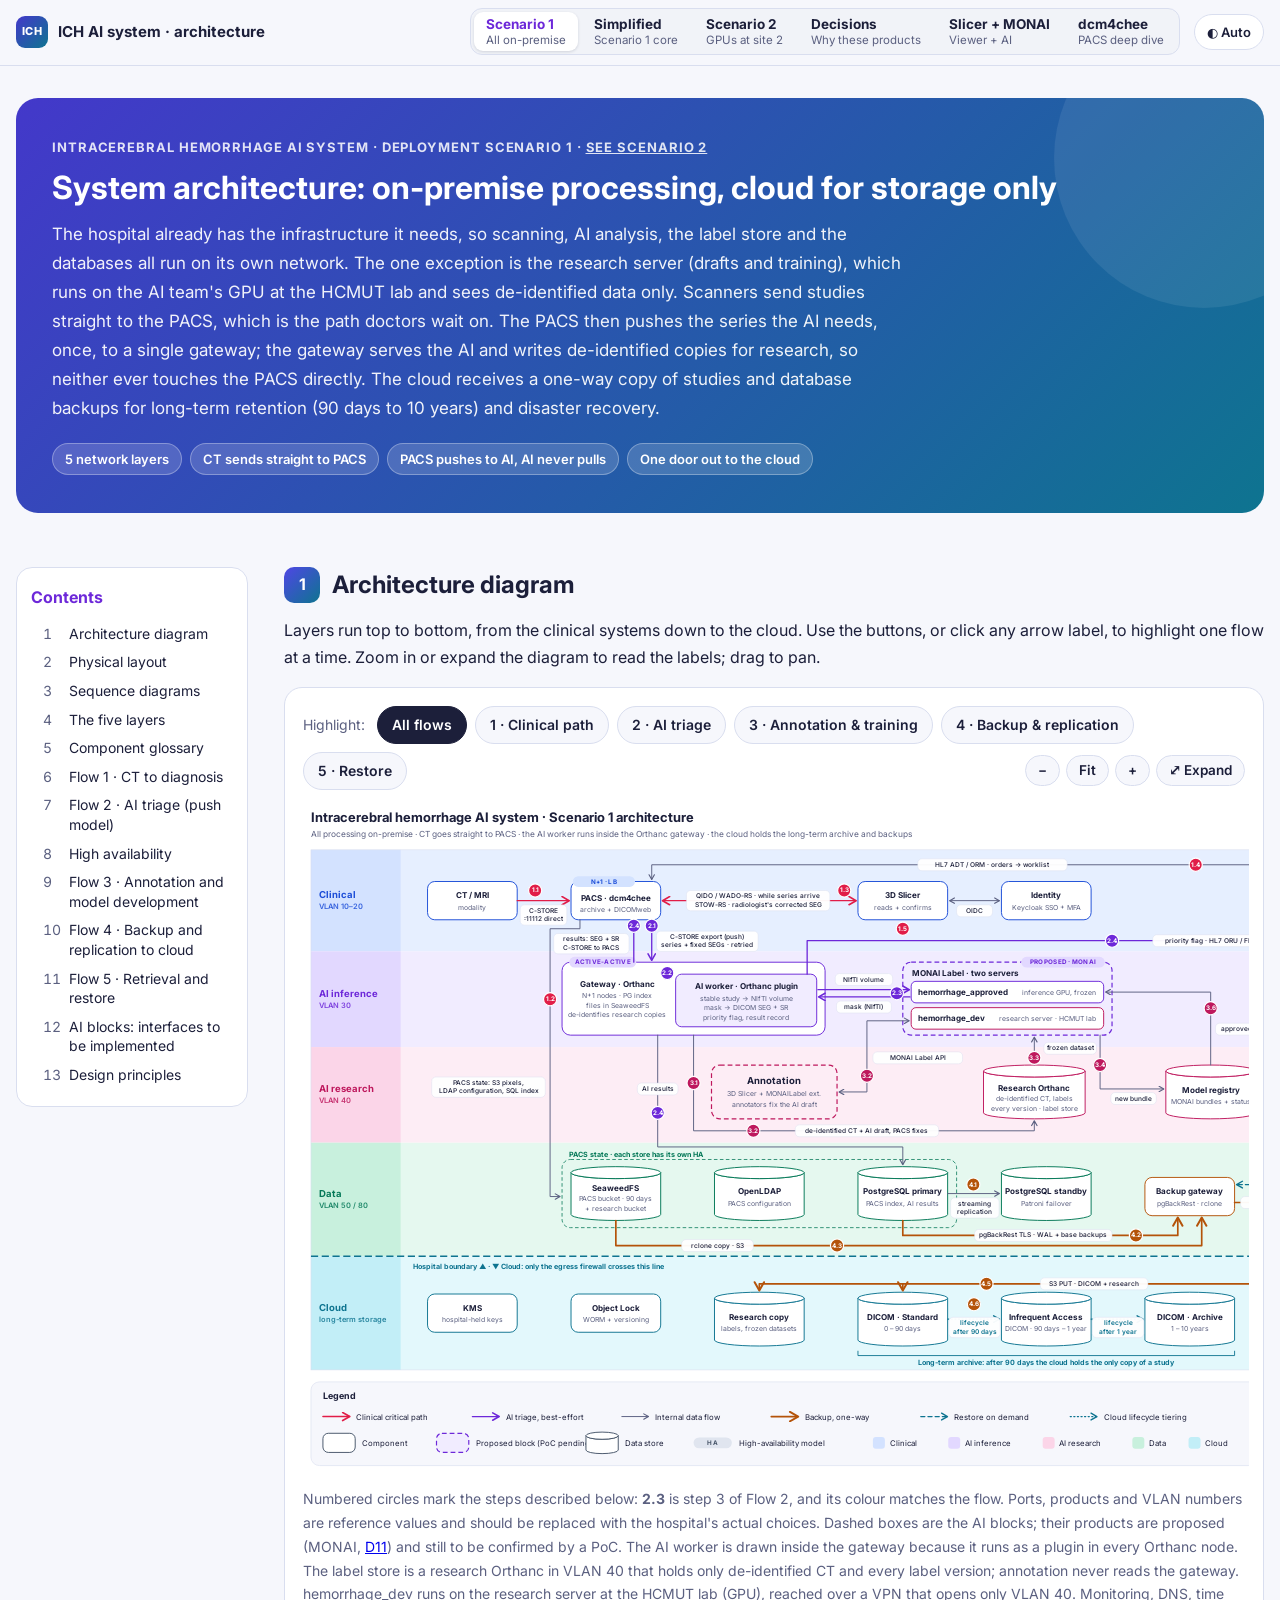
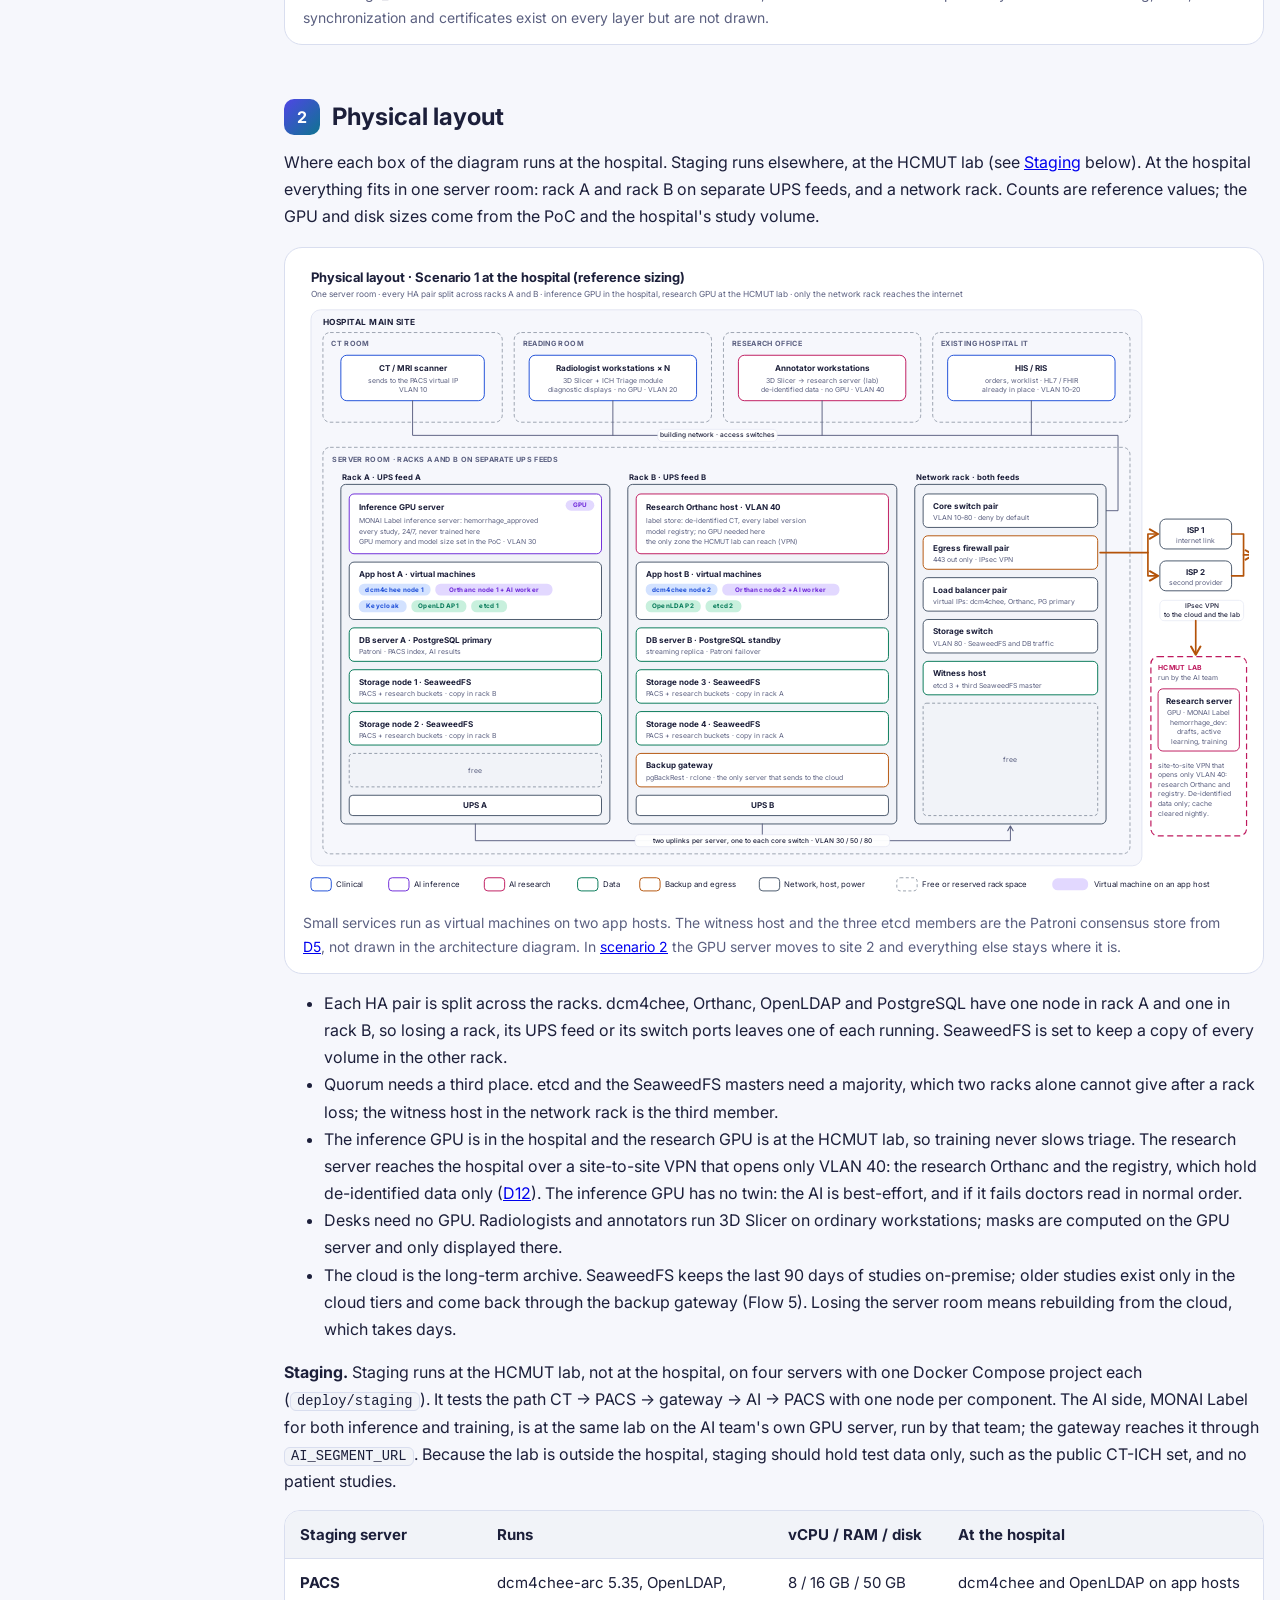
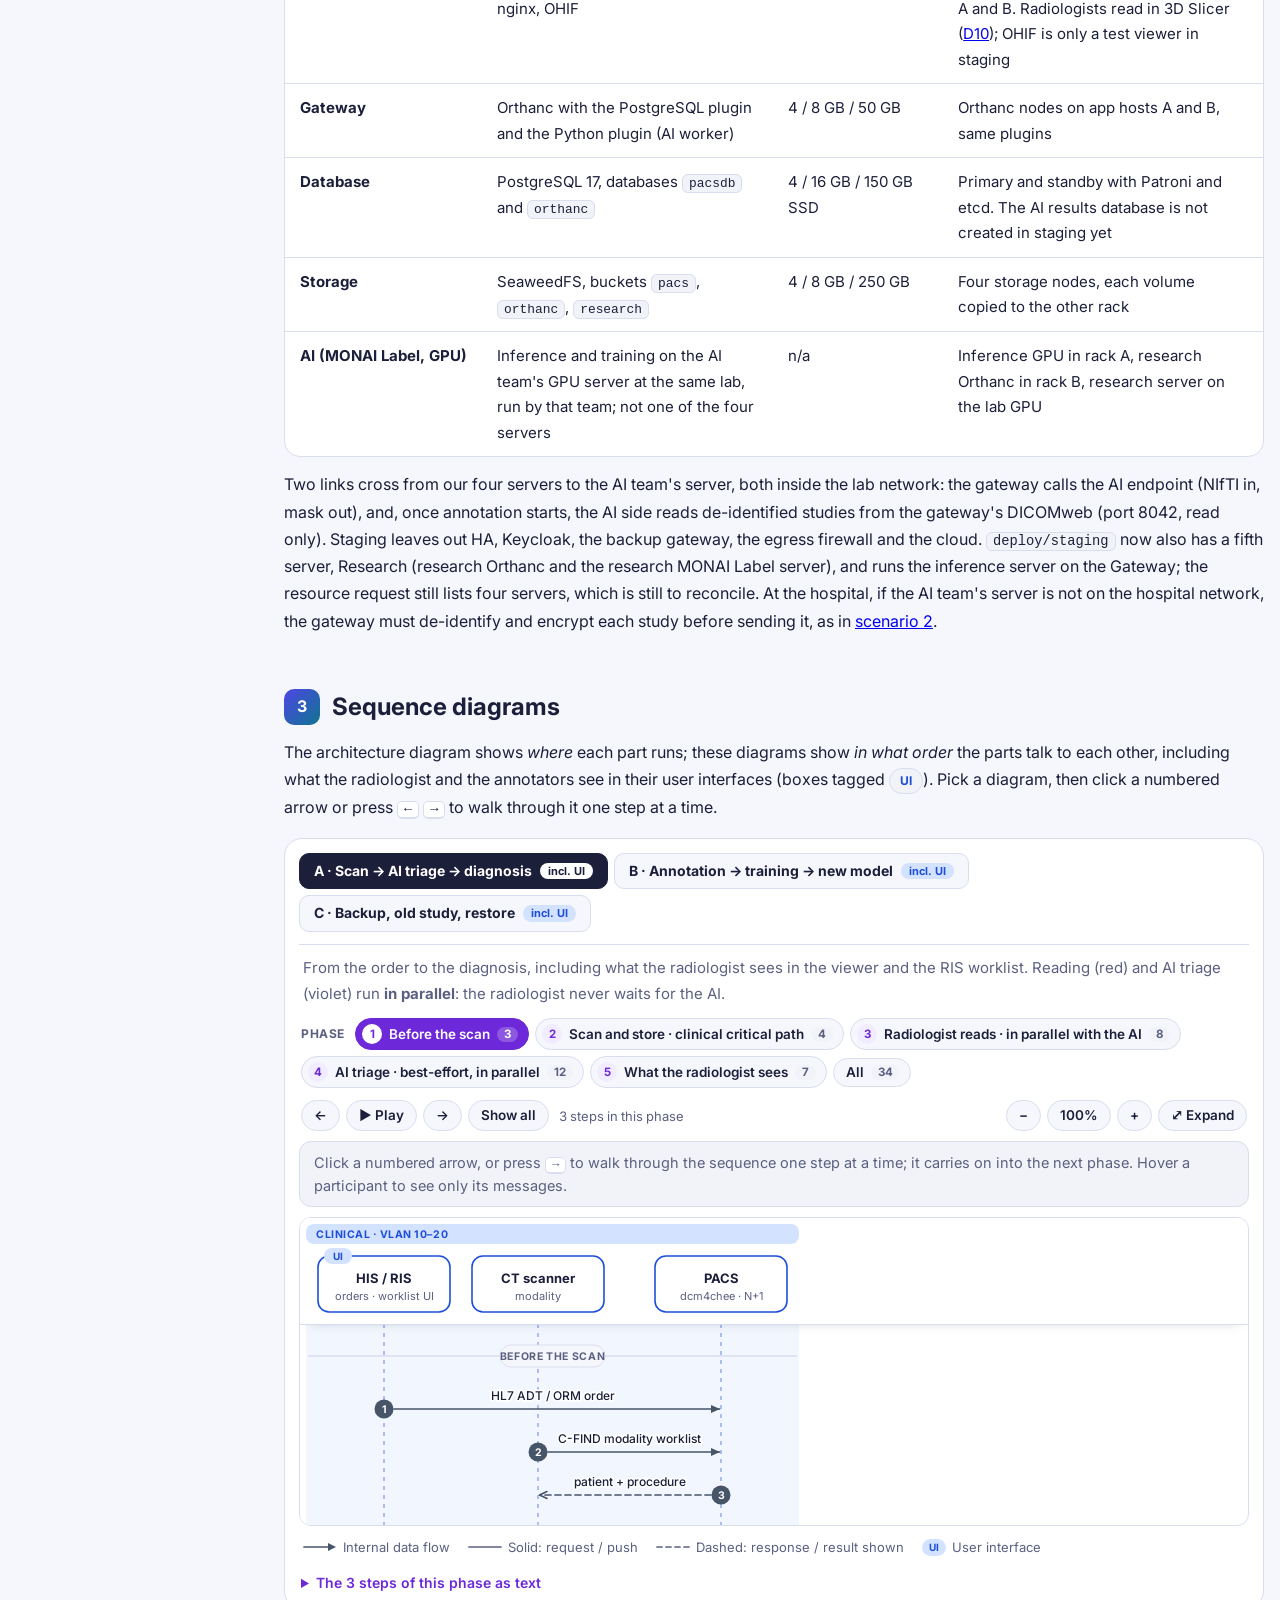
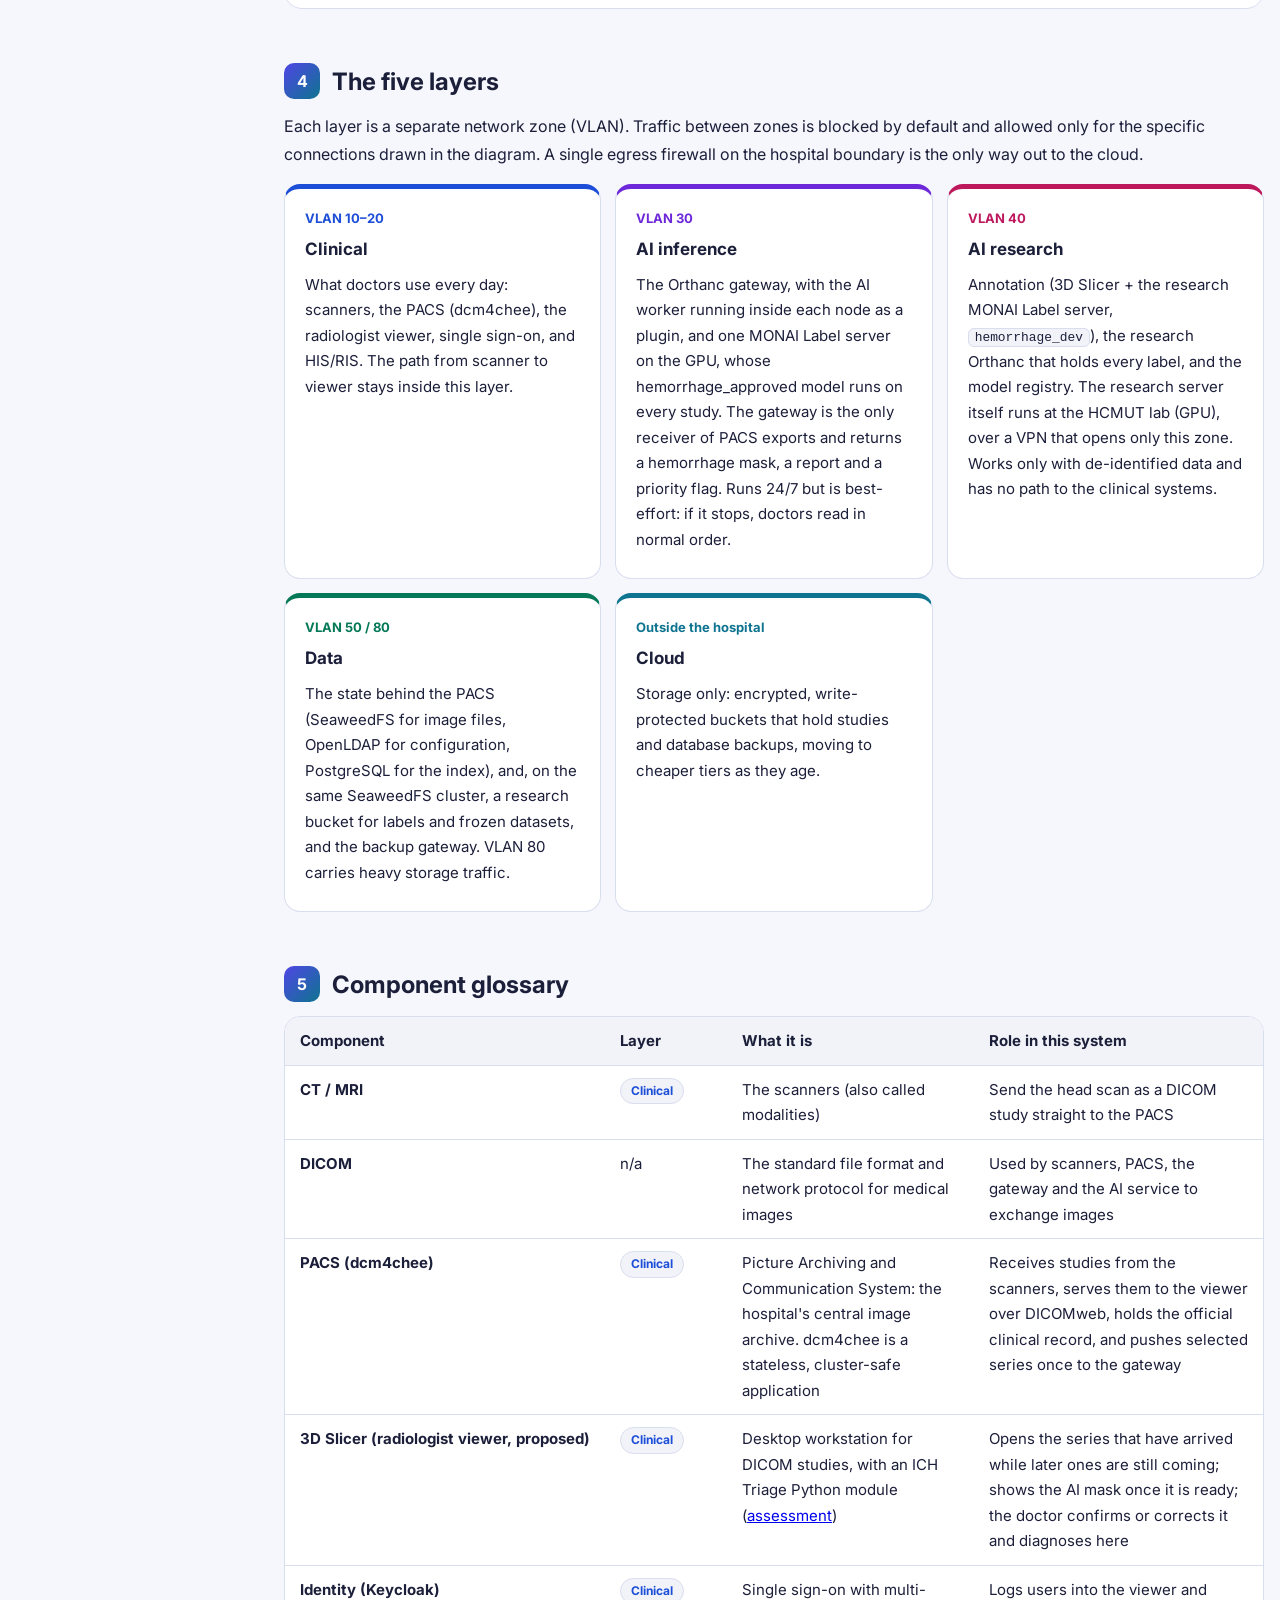
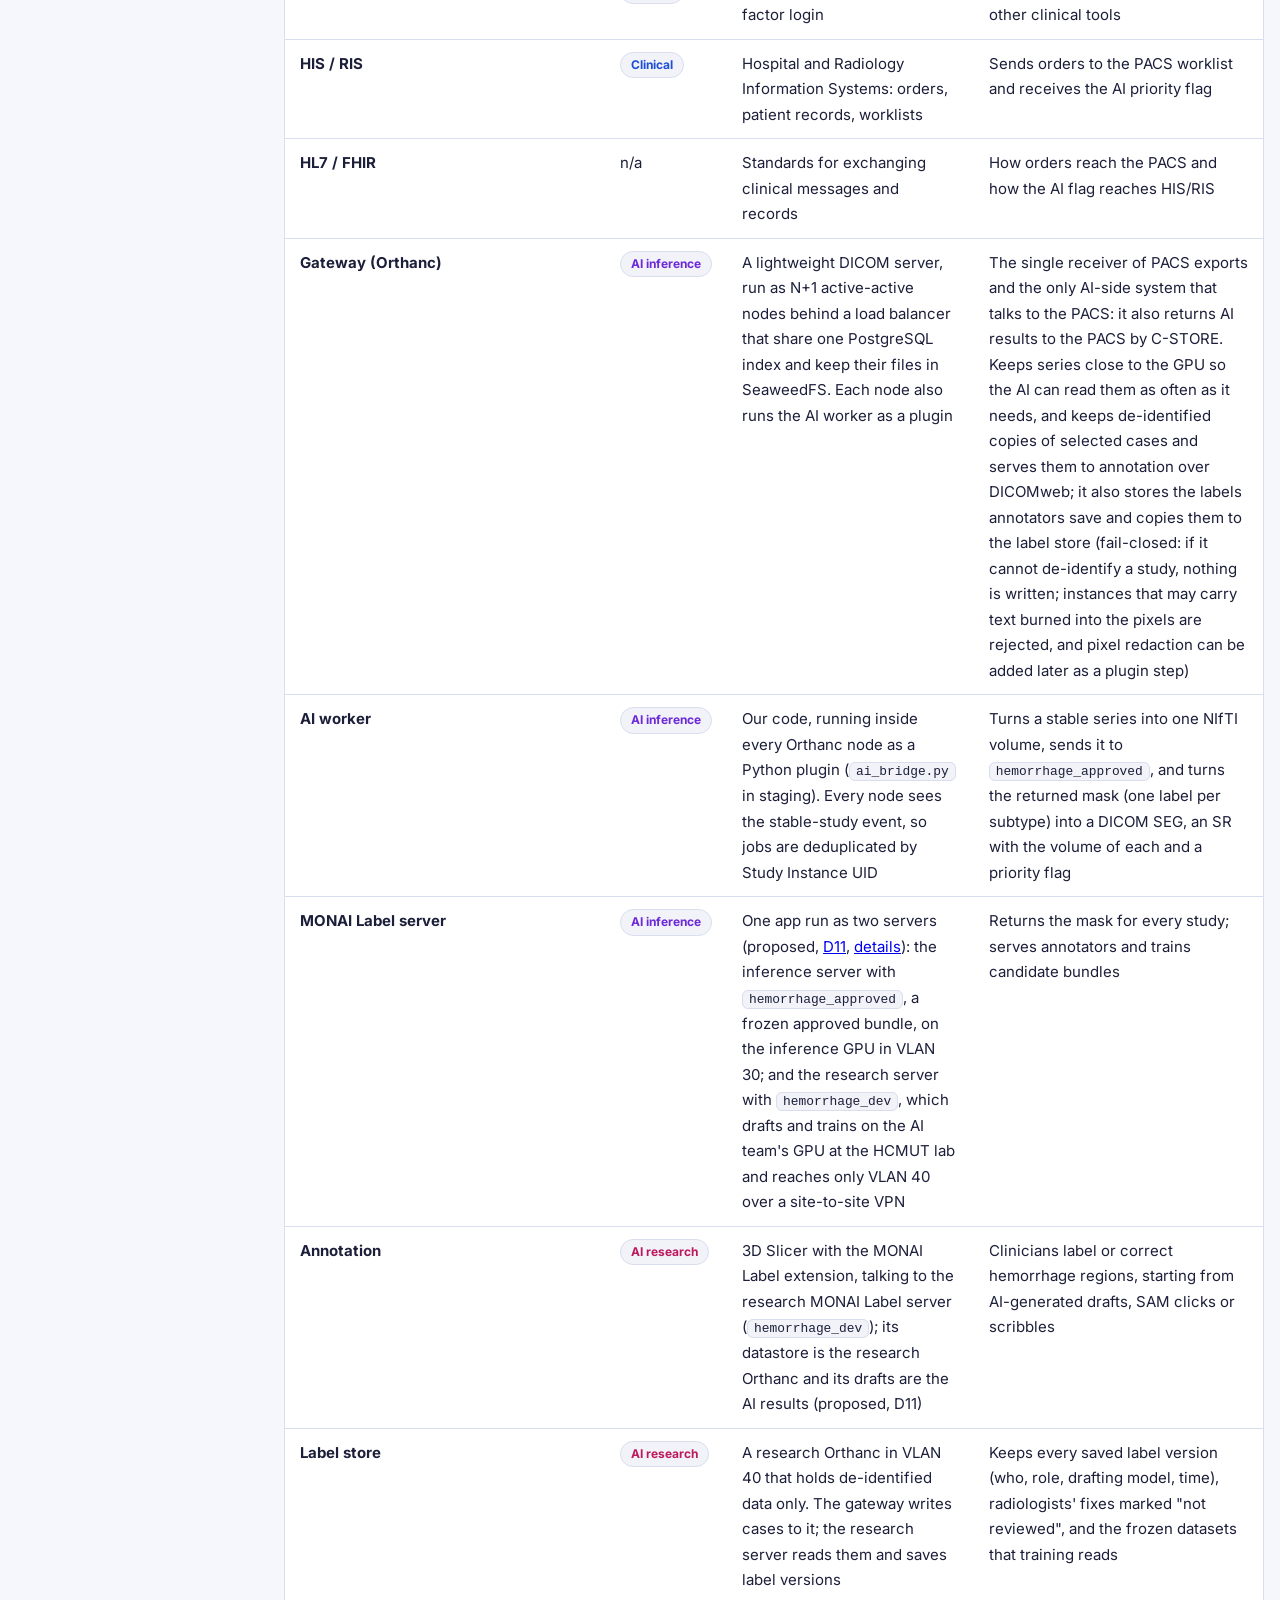
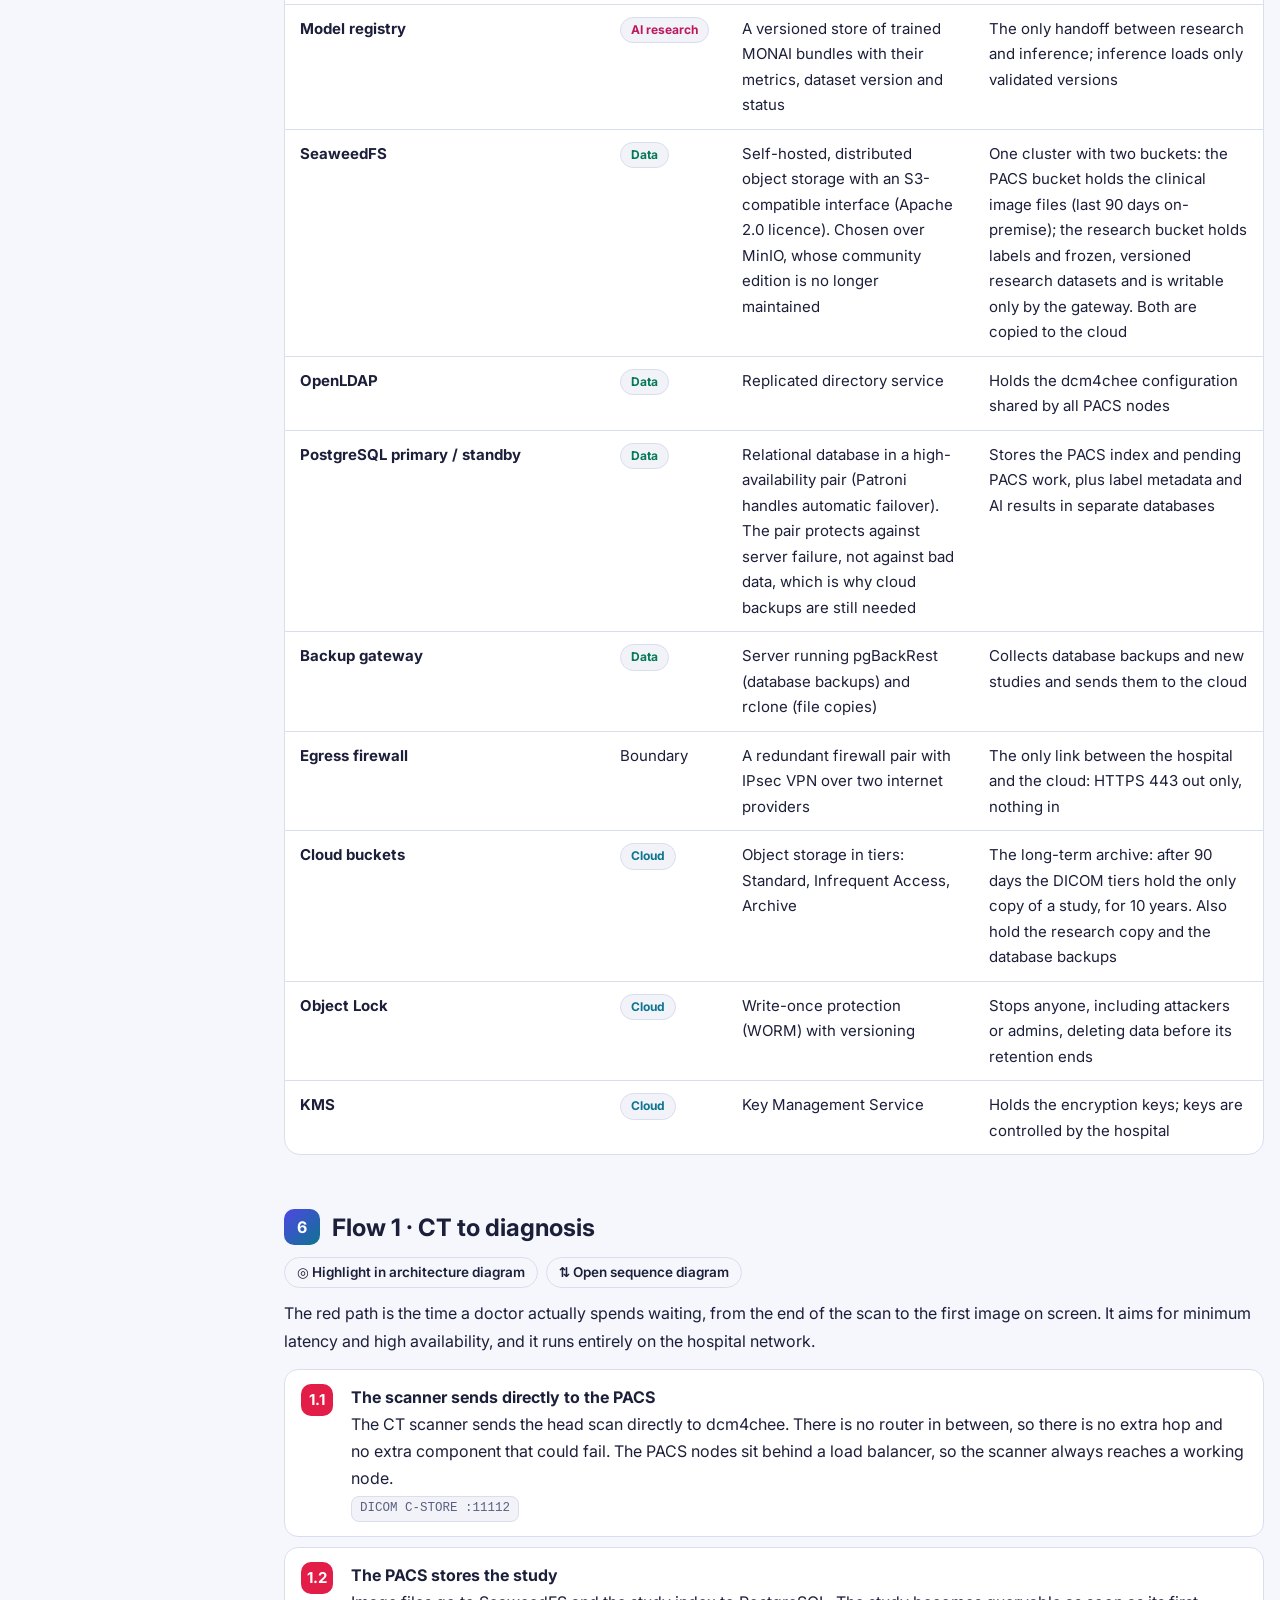
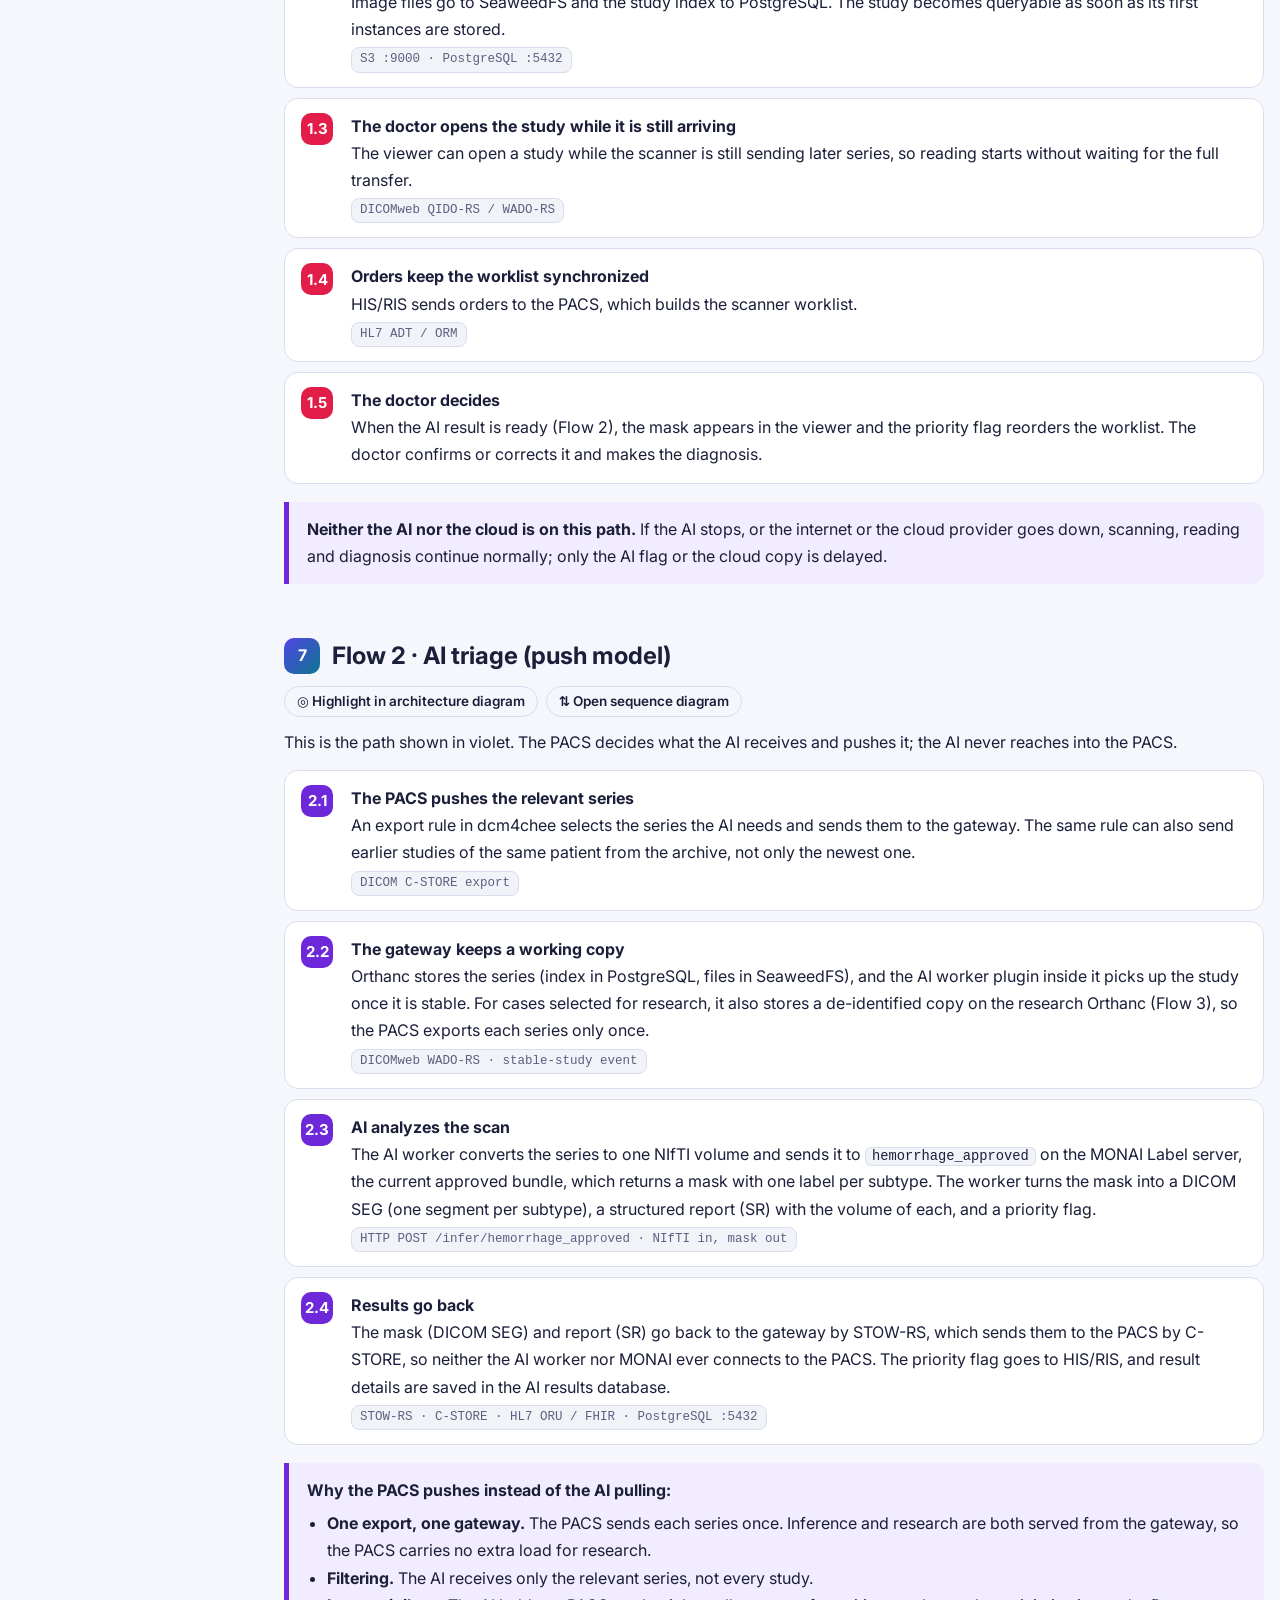
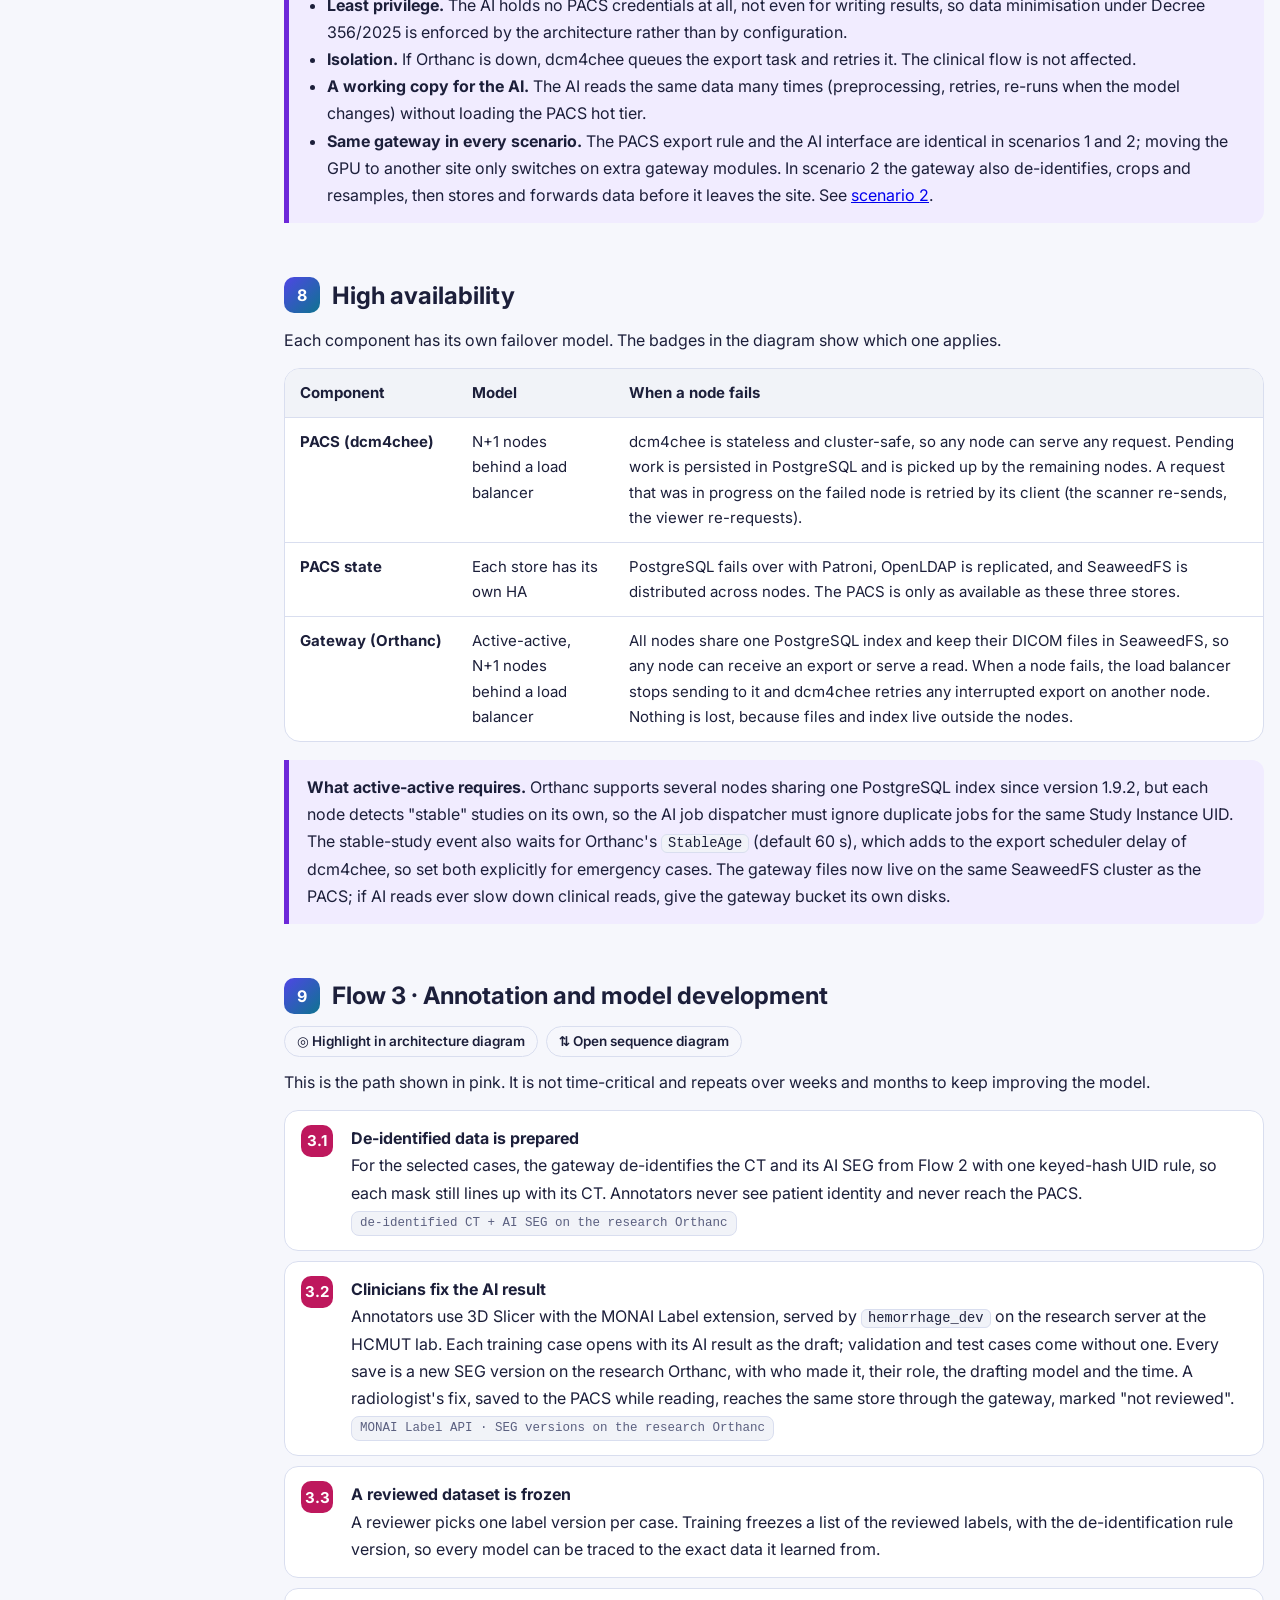
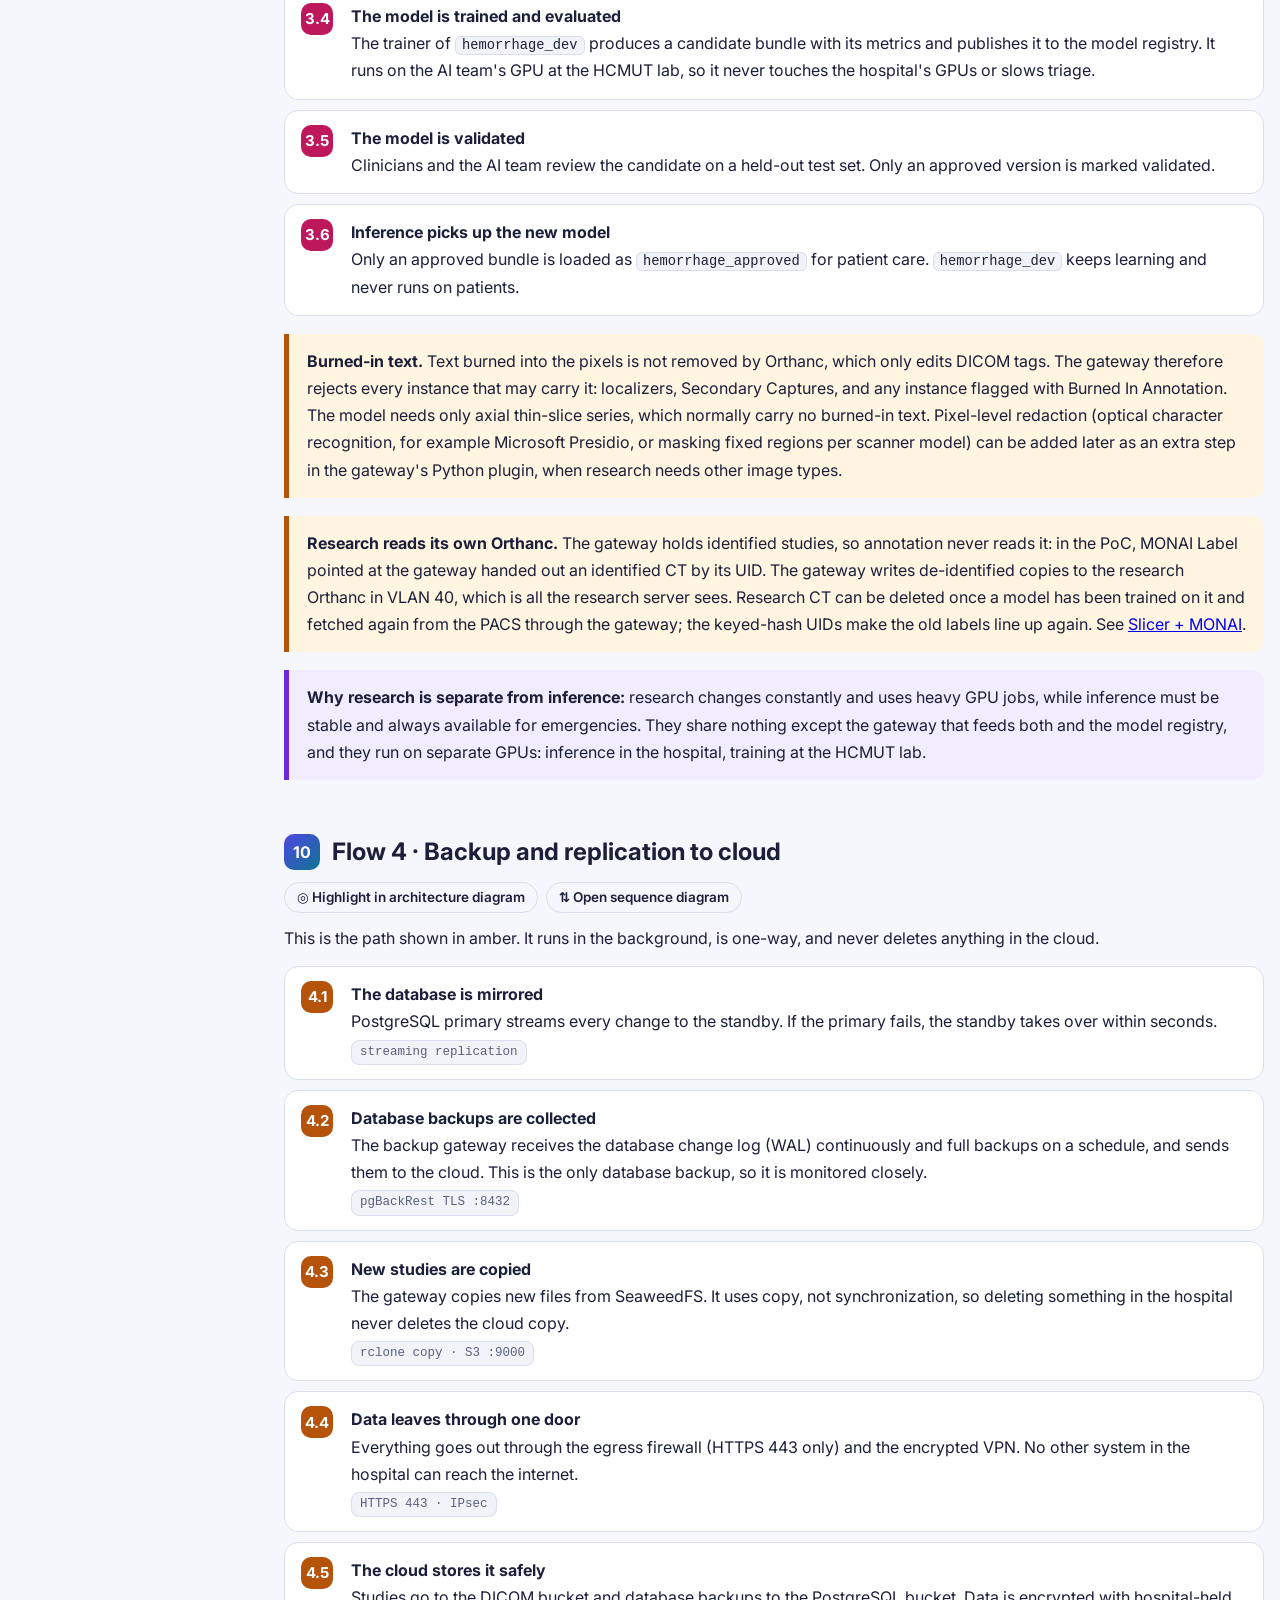
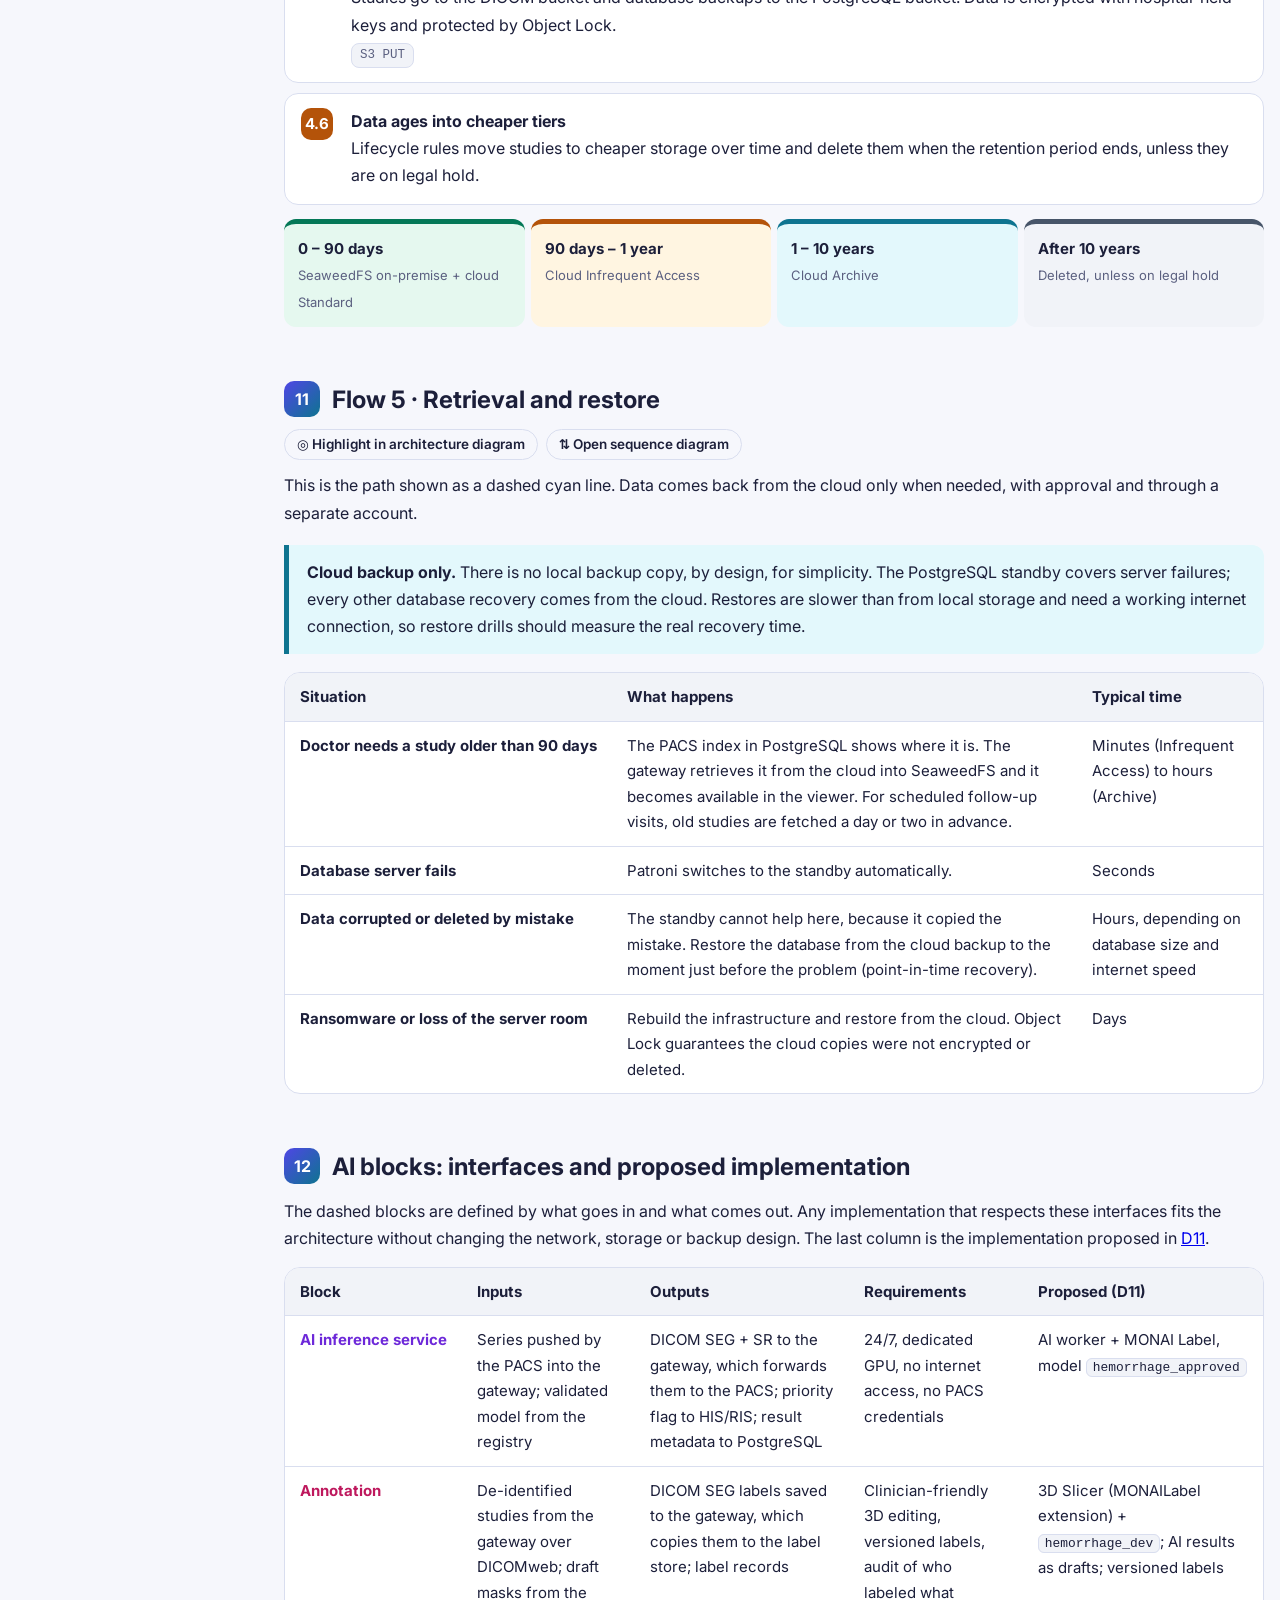
==== commit e95bd711: "docs: run the research server on the HCMUT lab GPU Follow the Slicer + MONAI design physically: infe" ====
--- a/index.html
+++ b/index.html
@@ -132,6 +132,7 @@
 #arch[data-focus="clinical"] .stepb[data-g="clinical"],#arch[data-focus="triage"] .stepb[data-g="triage"],#arch[data-focus="ai"] .stepb[data-g="ai"],#arch[data-focus="backup"] .stepb[data-g="backup"],#arch[data-focus="restore"] .stepb[data-g="restore"]{opacity:1}
 .f-clin{--fp:"1."}.f-tri{--fp:"2."}.f-ai{--fp:"3."}.f-bak{--fp:"4."}
 .brk{fill:none;stroke:var(--cyan);stroke-width:1.5}
+.labzone{fill:none;stroke:var(--pink);stroke-width:2;stroke-dasharray:10 6}.labt{fill:var(--pink);font-size:11.5px;font-weight:700;letter-spacing:.04em}
 #phys{display:block;width:100%;min-width:1100px;height:auto}
 .site{fill:var(--bg);stroke:var(--border);stroke-width:1.2}.sitet{fill:var(--text);font-size:14px;font-weight:700;letter-spacing:.06em}
 .room{fill:none;stroke:var(--slate);stroke-width:1.2;stroke-dasharray:6 4;opacity:.7}.roomt{fill:var(--muted);font-size:12px;font-weight:700;letter-spacing:.05em}
@@ -157,7 +158,7 @@
 <header class="hero">
   <div class="eyebrow">Intracerebral hemorrhage AI system · Deployment scenario 1 · <a href="scenario2.html">see scenario 2</a></div>
   <h1>System architecture: on-premise processing, cloud for storage only</h1>
-  <p>The hospital already has the infrastructure it needs, so scanning, AI analysis, annotation, training and the databases all run on its own network. Scanners send studies straight to the PACS, which is the path doctors wait on. The PACS then pushes the series the AI needs, once, to a single gateway; the gateway serves the AI and writes de-identified copies for research, so neither ever touches the PACS directly. The cloud receives a one-way copy of studies and database backups for long-term retention (90 days to 10 years) and disaster recovery.</p>
+  <p>The hospital already has the infrastructure it needs, so scanning, AI analysis, the label store and the databases all run on its own network. The one exception is the research server (drafts and training), which runs on the AI team's GPU at the HCMUT lab and sees de-identified data only. Scanners send studies straight to the PACS, which is the path doctors wait on. The PACS then pushes the series the AI needs, once, to a single gateway; the gateway serves the AI and writes de-identified copies for research, so neither ever touches the PACS directly. The cloud receives a one-way copy of studies and database backups for long-term retention (90 days to 10 years) and disaster recovery.</p>
   <div class="chips"><span>5 network layers</span><span>CT sends straight to PACS</span><span>PACS pushes to AI, AI never pulls</span><span>One door out to the cloud</span></div>
 </header>
 
@@ -187,14 +188,14 @@
     <button type="button" data-f="" aria-pressed="true">All flows</button>
     <button type="button" data-f="clinical" data-sec="flow-clinical" data-desc="Red: the scanner sends straight to the PACS and the viewer reads while series arrive. This is the only path a doctor waits on." aria-pressed="false">1 · Clinical path</button>
     <button type="button" data-f="triage" data-sec="flow-triage" data-desc="Violet: the PACS pushes selected series once to the Orthanc gateway. The AI worker inside Orthanc sends a NIfTI volume to hemorrhage_approved, turns the mask into SEG + SR for the PACS and sends the priority flag. Best-effort, never on the critical path." aria-pressed="false">2 · AI triage</button>
-    <button type="button" data-f="ai" data-sec="flow-ai" data-desc="The gateway stores de-identified cases on the research Orthanc. Annotators (3D Slicer + hemorrhage_dev on the research server) fix the AI draft; every version stays there, a frozen dataset trains hemorrhage_dev on its own GPU, and only approved bundles become hemorrhage_approved." aria-pressed="false">3 · Annotation &amp; training</button>
+    <button type="button" data-f="ai" data-sec="flow-ai" data-desc="The gateway stores de-identified cases on the research Orthanc. Annotators (3D Slicer + hemorrhage_dev on the research server) fix the AI draft; every version stays there, a frozen dataset trains hemorrhage_dev on the lab GPU, and only approved bundles become hemorrhage_approved." aria-pressed="false">3 · Annotation &amp; training</button>
     <button type="button" data-f="backup" data-sec="flow-backup" data-desc="Amber: one-way copies of studies and database backups leave through the single egress firewall to Object-Locked cloud buckets." aria-pressed="false">4 · Backup &amp; replication</button>
     <button type="button" data-f="restore" data-sec="flow-restore" data-desc="Cyan: data comes back from the cloud only when needed, with approval, through the backup gateway." aria-pressed="false">5 · Restore</button>
   </div>
   <p class="focuscap" aria-live="polite"></p>
   <div class="figscroll"><svg id="arch" xmlns="http://www.w3.org/2000/svg" viewBox="0 0 1840 1130" role="img" aria-labelledby="ttl dsc">
 <title id="ttl">ICH AI system architecture, Scenario 1</title>
-<desc id="dsc">Swimlane architecture with clinical, AI inference, AI research, data and cloud lanes. CT sends studies directly to the dcm4chee PACS, which the viewer reads while series are still arriving. The PACS pushes selected series once to the Orthanc gateway. The AI worker runs inside Orthanc as a plugin: it sends a NIfTI volume to the hemorrhage_approved model on one MONAI Label server and turns the returned mask into SEG and SR, which go back to the PACS through the gateway, plus a priority flag to HIS/RIS. The gateway stores a de-identified copy of each research case on a research Orthanc; annotators in 3D Slicer work through the research MONAI Label server (hemorrhage_dev), every saved label version stays on the research Orthanc, and a frozen dataset trains hemorrhage_dev on its own GPU, whose bundles reach hemorrhage_approved only through the model registry. On-premise SeaweedFS keeps the last 90 days; the cloud tiers hold the long-term archive and backups, reached only through the backup gateway and the egress firewall.</desc>
+<desc id="dsc">Swimlane architecture with clinical, AI inference, AI research, data and cloud lanes. CT sends studies directly to the dcm4chee PACS, which the viewer reads while series are still arriving. The PACS pushes selected series once to the Orthanc gateway. The AI worker runs inside Orthanc as a plugin: it sends a NIfTI volume to the hemorrhage_approved model on one MONAI Label server and turns the returned mask into SEG and SR, which go back to the PACS through the gateway, plus a priority flag to HIS/RIS. The gateway stores a de-identified copy of each research case on a research Orthanc; annotators in 3D Slicer work through the research MONAI Label server (hemorrhage_dev), every saved label version stays on the research Orthanc, and a frozen dataset trains hemorrhage_dev on the research server at the HCMUT lab, whose bundles reach hemorrhage_approved only through the model registry. On-premise SeaweedFS keeps the last 90 days; the cloud tiers hold the long-term archive and backups, reached only through the backup gateway and the egress firewall.</desc>
 <defs><marker id="ar" viewBox="0 0 10 10" refX="8" refY="5" markerWidth="7" markerHeight="7" orient="auto-start-reverse"><path d="M1.5 1L8.5 5L1.5 9" fill="none" stroke="context-stroke" stroke-width="1.7" stroke-linecap="round" stroke-linejoin="round"/></marker></defs>
 <rect class="bg" x="0" y="0" width="1840" height="1130"/>
 <text class="h1" x="20" y="34">Intracerebral hemorrhage AI system · Scenario 1 architecture</text>
@@ -264,7 +265,7 @@
 <text class="bs" x="1334" y="318" text-anchor="end" dominant-baseline="central">inference GPU, frozen</text>
 <rect class="bx s-pink" x="1024" y="344" width="322" height="36" rx="8"/>
 <text class="bt" x="1036" y="362" dominant-baseline="central">hemorrhage_dev</text>
-<text class="bs" x="1334" y="362" text-anchor="end" dominant-baseline="central">research server, own GPU</text></g>
+<text class="bs" x="1334" y="362" text-anchor="end" dominant-baseline="central">research server · HCMUT lab</text></g>
 
 <!-- AI research lane -->
 <g><rect class="abs s-pink af-pink" x="690" y="440" width="210" height="90" rx="14"/>
@@ -490,7 +491,7 @@
 <g class="stepb sb-tri"><circle cx="1612" cy="1072" r="11"/><text x="1612" y="1072" text-anchor="middle" dominant-baseline="central">2.3</text></g>
 <text class="lgt" x="1630" y="1072" dominant-baseline="central">Flow 2, step 3</text>
 </svg></div>
-  <p class="figcap">Numbered circles mark the steps described below: <b>2.3</b> is step 3 of Flow 2, and its colour matches the flow. Ports, products and VLAN numbers are reference values and should be replaced with the hospital's actual choices. Dashed boxes are the AI blocks; their products are proposed (MONAI, <a href="decisions.html#d11">D11</a>) and still to be confirmed by a PoC. The AI worker is drawn inside the gateway because it runs as a plugin in every Orthanc node. The label store is a research Orthanc in VLAN 40 that holds only de-identified CT and every label version; annotation never reads the gateway. hemorrhage_dev runs on a separate research server with its own training GPU. Monitoring, DNS, time synchronization and certificates exist on every layer but are not drawn.</p>
+  <p class="figcap">Numbered circles mark the steps described below: <b>2.3</b> is step 3 of Flow 2, and its colour matches the flow. Ports, products and VLAN numbers are reference values and should be replaced with the hospital's actual choices. Dashed boxes are the AI blocks; their products are proposed (MONAI, <a href="decisions.html#d11">D11</a>) and still to be confirmed by a PoC. The AI worker is drawn inside the gateway because it runs as a plugin in every Orthanc node. The label store is a research Orthanc in VLAN 40 that holds only de-identified CT and every label version; annotation never reads the gateway. hemorrhage_dev runs on the research server at the HCMUT lab (GPU), reached over a VPN that opens only VLAN 40. Monitoring, DNS, time synchronization and certificates exist on every layer but are not drawn.</p>
 </div>
 
 <h2 class="sec" id="physical"><span class="n">2</span>Physical layout</h2>
@@ -498,11 +499,11 @@
 <div class="figure">
   <div class="figscroll"><svg id="phys" xmlns="http://www.w3.org/2000/svg" viewBox="0 0 1840 1070" role="img" aria-labelledby="pttl pdsc">
 <title id="pttl">Physical layout, Scenario 1</title>
-<desc id="pdsc">One hospital site. The CT room, the reading room, the research office and the existing hospital IT connect through the building network to a core switch pair in the server room. The server room has rack A and rack B on separate UPS feeds and a network rack. Rack A holds the inference GPU server (MONAI Label, hemorrhage_approved), app host A (dcm4chee node 1, Orthanc node 1 with the AI worker, Keycloak, OpenLDAP 1, etcd 1), the PostgreSQL primary and two SeaweedFS storage nodes. Rack B holds the training GPU server (research MONAI Label with hemorrhage_dev, and the research Orthanc), app host B (dcm4chee node 2, Orthanc node 2 with the AI worker, OpenLDAP 2, etcd 2), the PostgreSQL standby, two more SeaweedFS nodes and the backup gateway. The network rack holds the core switch pair, the egress firewall pair, the load balancer pair, the storage switch and a witness host with the third etcd member. The egress firewall reaches the cloud provider over two internet links; the cloud holds the DICOM tiers, the research copy, the database backups, KMS and Object Lock.</desc>
+<desc id="pdsc">One hospital site. The CT room, the reading room, the research office and the existing hospital IT connect through the building network to a core switch pair in the server room. The server room has rack A and rack B on separate UPS feeds and a network rack. Rack A holds the inference GPU server (MONAI Label, hemorrhage_approved), app host A (dcm4chee node 1, Orthanc node 1 with the AI worker, Keycloak, OpenLDAP 1, etcd 1), the PostgreSQL primary and two SeaweedFS storage nodes. Rack B holds the research Orthanc host (label store and model registry, VLAN 40), app host B (dcm4chee node 2, Orthanc node 2 with the AI worker, OpenLDAP 2, etcd 2), the PostgreSQL standby, two more SeaweedFS nodes and the backup gateway. The network rack holds the core switch pair, the egress firewall pair, the load balancer pair, the storage switch and a witness host with the third etcd member. The egress firewall reaches, over two internet links, the cloud provider (DICOM tiers, research copy, database backups, KMS, Object Lock) and the HCMUT lab, where the research server runs on the AI team's GPU.</desc>
 <defs><marker id="arp" viewBox="0 0 10 10" refX="8" refY="5" markerWidth="7" markerHeight="7" orient="auto-start-reverse"><path d="M1.5 1L8.5 5L1.5 9" fill="none" stroke="context-stroke" stroke-width="1.7" stroke-linecap="round" stroke-linejoin="round"/></marker></defs>
 <rect class="bg" x="0" y="0" width="1840" height="1070"/>
 <text class="h1" x="20" y="34">Physical layout · Scenario 1 at the hospital (reference sizing)</text>
-<text class="h2" x="20" y="58">One server room · every HA pair split across racks A and B · separate inference and training GPUs · only the network rack reaches the internet</text>
+<text class="h2" x="20" y="58">One server room · every HA pair split across racks A and B · inference GPU in the hospital, research GPU at the HCMUT lab · only the network rack reaches the internet</text>
 
 <!-- hospital site -->
 <rect class="site" x="20" y="80" width="1390" height="930" rx="16"/>
@@ -526,7 +527,7 @@
 <text class="roomt" x="724" y="140">RESEARCH OFFICE</text>
 <g><rect class="bx s-pink" x="735" y="156" width="280" height="76" rx="10"/>
 <text class="bt" x="875" y="178" text-anchor="middle" dominant-baseline="central">Annotator workstations</text>
-<text class="bs" x="875" y="198" text-anchor="middle" dominant-baseline="central">3D Slicer + MONAILabel extension</text>
+<text class="bs" x="875" y="198" text-anchor="middle" dominant-baseline="central">3D Slicer → research server (lab)</text>
 <text class="bs" x="875" y="214" text-anchor="middle" dominant-baseline="central">de-identified data · no GPU · VLAN 40</text></g>
 
 <rect class="room" x="1060" y="118" width="330" height="150" rx="12"/>
@@ -588,12 +589,10 @@
 <text class="rackt" x="552" y="364">Rack B · UPS feed B</text>
 <rect class="rack" x="550" y="372" width="450" height="568" rx="8"/>
 <g><rect class="bx s-pink" x="564" y="388" width="422" height="100" rx="8"/>
-<rect class="tagbg h-pink" x="926" y="398" width="48" height="18" rx="9"/>
-<text class="tagt t-pink" x="950" y="407" text-anchor="middle" dominant-baseline="central">GPU</text>
-<text class="bt" x="580" y="410" dominant-baseline="central">Training GPU server</text>
-<text class="bs" x="580" y="432" dominant-baseline="central">research MONAI Label: hemorrhage_dev + trainer</text>
-<text class="bs" x="580" y="450" dominant-baseline="central">research Orthanc (label store), de-identified only</text>
-<text class="bs" x="580" y="468" dominant-baseline="central">GPU memory set in the PoC · VLAN 40</text></g>
+<text class="bt" x="580" y="410" dominant-baseline="central">Research Orthanc host · VLAN 40</text>
+<text class="bs" x="580" y="432" dominant-baseline="central">label store: de-identified CT, every label version</text>
+<text class="bs" x="580" y="450" dominant-baseline="central">model registry; no GPU needed here</text>
+<text class="bs" x="580" y="468" dominant-baseline="central">the only zone the HCMUT lab can reach (VPN)</text></g>
 <g><rect class="bx s-slate" x="564" y="502" width="422" height="96" rx="8"/>
 <text class="bt" x="580" y="522" dominant-baseline="central">App host B · virtual machines</text>
 <rect class="tagbg h-blue" x="580" y="538" width="120" height="20" rx="9"/>
@@ -659,7 +658,25 @@
 <path class="a bak" d="M1560 525 L1580 525 L1580 490"/>
 <rect class="pill" x="1440" y="566" width="140" height="34" rx="7"/>
 <text class="lb" x="1510" y="576" text-anchor="middle" dominant-baseline="central">IPsec VPN</text>
-<text class="lb" x="1510" y="590" text-anchor="middle" dominant-baseline="central">HTTPS 443, outbound</text>
+<text class="lb" x="1510" y="590" text-anchor="middle" dominant-baseline="central">to the cloud and the lab</text>
+
+<!-- HCMUT lab: the research server -->
+<path class="a bak" d="M1500 600 L1500 656" marker-end="url(#arp)"/>
+<rect class="labzone" x="1425" y="660" width="160" height="300" rx="12"/>
+<text class="labt" x="1437" y="682">HCMUT LAB</text>
+<text class="bs" x="1437" y="700">run by the AI team</text>
+<g><rect class="bx s-pink" x="1437" y="714" width="136" height="104" rx="8"/>
+<text class="bt" x="1505" y="734" text-anchor="middle" dominant-baseline="central">Research server</text>
+<text class="bs" x="1505" y="754" text-anchor="middle" dominant-baseline="central">GPU · MONAI Label</text>
+<text class="bs" x="1505" y="770" text-anchor="middle" dominant-baseline="central">hemorrhage_dev:</text>
+<text class="bs" x="1505" y="786" text-anchor="middle" dominant-baseline="central">drafts, active</text>
+<text class="bs" x="1505" y="802" text-anchor="middle" dominant-baseline="central">learning, training</text></g>
+<text class="bs" x="1437" y="846">site-to-site VPN that</text>
+<text class="bs" x="1437" y="862">opens only VLAN 40:</text>
+<text class="bs" x="1437" y="878">research Orthanc and</text>
+<text class="bs" x="1437" y="894">registry. De-identified</text>
+<text class="bs" x="1437" y="910">data only; cache</text>
+<text class="bs" x="1437" y="926">cleared nightly.</text>
 
 <!-- cloud -->
 <rect class="site" x="1600" y="80" width="220" height="930" rx="16"/>
@@ -714,7 +731,7 @@
 <ul>
 <li>Each HA pair is split across the racks. dcm4chee, Orthanc, OpenLDAP and PostgreSQL have one node in rack A and one in rack B, so losing a rack, its UPS feed or its switch ports leaves one of each running. SeaweedFS is set to keep a copy of every volume in the other rack.</li>
 <li>Quorum needs a third place. etcd and the SeaweedFS masters need a majority, which two racks alone cannot give after a rack loss; the witness host in the network rack is the third member.</li>
-<li>Inference and training have separate GPU servers, as scenario 1 assumes the hospital owns both: training never slows triage, even at night. Neither has a twin. The AI is best-effort: if the inference server fails, triage stops and doctors read in normal order.</li>
+<li>The inference GPU is in the hospital and the research GPU is at the HCMUT lab, so training never slows triage. The research server reaches the hospital over a site-to-site VPN that opens only VLAN 40: the research Orthanc and the registry, which hold de-identified data only (<a href="decisions.html#d12">D12</a>). The inference GPU has no twin: the AI is best-effort, and if it fails doctors read in normal order.</li>
 <li>Desks need no GPU. Radiologists and annotators run 3D Slicer on ordinary workstations; masks are computed on the GPU server and only displayed there.</li>
 <li>The cloud is the long-term archive. SeaweedFS keeps the last 90 days of studies on-premise; older studies exist only in the cloud tiers and come back through the backup gateway (Flow 5). Losing the server room means rebuilding from the cloud, which takes days.</li>
 </ul>
@@ -726,7 +743,7 @@
 <tr><td class="k">Gateway</td><td>Orthanc with the PostgreSQL plugin and the Python plugin (AI worker)</td><td>4 / 8 GB / 50 GB</td><td>Orthanc nodes on app hosts A and B, same plugins</td></tr>
 <tr><td class="k">Database</td><td>PostgreSQL 17, databases <code>pacsdb</code> and <code>orthanc</code></td><td>4 / 16 GB / 150 GB SSD</td><td>Primary and standby with Patroni and etcd. The AI results database is not created in staging yet</td></tr>
 <tr><td class="k">Storage</td><td>SeaweedFS, buckets <code>pacs</code>, <code>orthanc</code>, <code>research</code></td><td>4 / 8 GB / 250 GB</td><td>Four storage nodes, each volume copied to the other rack</td></tr>
-<tr><td class="k">AI (MONAI Label, GPU)</td><td>Inference and training on the AI team's GPU server at the same lab, run by that team; not one of the four servers</td><td>n/a</td><td>Inference GPU in rack A, training GPU with the research Orthanc in rack B</td></tr>
+<tr><td class="k">AI (MONAI Label, GPU)</td><td>Inference and training on the AI team's GPU server at the same lab, run by that team; not one of the four servers</td><td>n/a</td><td>Inference GPU in rack A, research Orthanc in rack B, research server on the lab GPU</td></tr>
 </tbody></table></div>
 <p>Two links cross from our four servers to the AI team's server, both inside the lab network: the gateway calls the AI endpoint (NIfTI in, mask out), and, once annotation starts, the AI side reads de-identified studies from the gateway's DICOMweb (port 8042, read only). Staging leaves out HA, Keycloak, the backup gateway, the egress firewall and the cloud. <code>deploy/staging</code> now also has a fifth server, Research (research Orthanc and the research MONAI Label server), and runs the inference server on the Gateway; the resource request still lists four servers, which is still to reconcile. At the hospital, if the AI team's server is not on the hospital network, the gateway must de-identify and encrypt each study before sending it, as in <a href="scenario2.html">scenario 2</a>.</p>
 
@@ -739,7 +756,7 @@
 <div class="grid">
   <div class="card c-blue"><div class="v tc-blue">VLAN 10–20</div><h4>Clinical</h4><p>What doctors use every day: scanners, the PACS (dcm4chee), the radiologist viewer, single sign-on, and HIS/RIS. The path from scanner to viewer stays inside this layer.</p></div>
   <div class="card c-violet"><div class="v tc-violet">VLAN 30</div><h4>AI inference</h4><p>The Orthanc gateway, with the AI worker running inside each node as a plugin, and one MONAI Label server on the GPU, whose hemorrhage_approved model runs on every study. The gateway is the only receiver of PACS exports and returns a hemorrhage mask, a report and a priority flag. Runs 24/7 but is best-effort: if it stops, doctors read in normal order.</p></div>
-  <div class="card c-pink"><div class="v tc-pink">VLAN 40</div><h4>AI research</h4><p>Annotation (3D Slicer + the research MONAI Label server, <code>hemorrhage_dev</code>), the research Orthanc that holds every label, training on its own GPU, and the model registry. Works only with de-identified data and has no path to the clinical systems.</p></div>
+  <div class="card c-pink"><div class="v tc-pink">VLAN 40</div><h4>AI research</h4><p>Annotation (3D Slicer + the research MONAI Label server, <code>hemorrhage_dev</code>), the research Orthanc that holds every label, and the model registry. The research server itself runs at the HCMUT lab (GPU), over a VPN that opens only this zone. Works only with de-identified data and has no path to the clinical systems.</p></div>
   <div class="card c-emerald"><div class="v tc-emerald">VLAN 50 / 80</div><h4>Data</h4><p>The state behind the PACS (SeaweedFS for image files, OpenLDAP for configuration, PostgreSQL for the index), and, on the same SeaweedFS cluster, a research bucket for labels and frozen datasets, and the backup gateway. VLAN 80 carries heavy storage traffic.</p></div>
   <div class="card c-cyan"><div class="v tc-cyan">Outside the hospital</div><h4>Cloud</h4><p>Storage only: encrypted, write-protected buckets that hold studies and database backups, moving to cheaper tiers as they age.</p></div>
 </div>
@@ -757,7 +774,7 @@
 <tr><td class="k">HL7 / FHIR</td><td>n/a</td><td>Standards for exchanging clinical messages and records</td><td>How orders reach the PACS and how the AI flag reaches HIS/RIS</td></tr>
 <tr><td class="k">Gateway (Orthanc)</td><td><span class="pilltag tc-violet">AI inference</span></td><td>A lightweight DICOM server, run as N+1 active-active nodes behind a load balancer that share one PostgreSQL index and keep their files in SeaweedFS. Each node also runs the AI worker as a plugin</td><td>The single receiver of PACS exports and the only AI-side system that talks to the PACS: it also returns AI results to the PACS by C-STORE. Keeps series close to the GPU so the AI can read them as often as it needs, and keeps de-identified copies of selected cases and serves them to annotation over DICOMweb; it also stores the labels annotators save and copies them to the label store (fail-closed: if it cannot de-identify a study, nothing is written; instances that may carry text burned into the pixels are rejected, and pixel redaction can be added later as a plugin step)</td></tr>
 <tr><td class="k">AI worker</td><td><span class="pilltag tc-violet">AI inference</span></td><td>Our code, running inside every Orthanc node as a Python plugin (<code>ai_bridge.py</code> in staging). Every node sees the stable-study event, so jobs are deduplicated by Study Instance UID</td><td>Turns a stable series into one NIfTI volume, sends it to <code>hemorrhage_approved</code>, and turns the returned mask (one label per subtype) into a DICOM SEG, an SR with the volume of each and a priority flag</td></tr>
-<tr><td class="k">MONAI Label server</td><td><span class="pilltag tc-violet">AI inference</span></td><td>One app run as two servers (proposed, <a href="decisions.html#d11">D11</a>, <a href="slicer.html">details</a>): the inference server with <code>hemorrhage_approved</code>, a frozen approved bundle, on the inference GPU in VLAN 30; and the research server with <code>hemorrhage_dev</code>, which drafts and trains on its own GPU in VLAN 40</td><td>Returns the mask for every study; serves annotators and trains candidate bundles</td></tr>
+<tr><td class="k">MONAI Label server</td><td><span class="pilltag tc-violet">AI inference</span></td><td>One app run as two servers (proposed, <a href="decisions.html#d11">D11</a>, <a href="slicer.html">details</a>): the inference server with <code>hemorrhage_approved</code>, a frozen approved bundle, on the inference GPU in VLAN 30; and the research server with <code>hemorrhage_dev</code>, which drafts and trains on the AI team's GPU at the HCMUT lab and reaches only VLAN 40 over a site-to-site VPN</td><td>Returns the mask for every study; serves annotators and trains candidate bundles</td></tr>
 <tr><td class="k">Annotation</td><td><span class="pilltag tc-pink">AI research</span></td><td>3D Slicer with the MONAI Label extension, talking to the research MONAI Label server (<code>hemorrhage_dev</code>); its datastore is the research Orthanc and its drafts are the AI results (proposed, D11)</td><td>Clinicians label or correct hemorrhage regions, starting from AI-generated drafts, SAM clicks or scribbles</td></tr>
 <tr><td class="k">Label store</td><td><span class="pilltag tc-pink">AI research</span></td><td>A research Orthanc in VLAN 40 that holds de-identified data only. The gateway writes cases to it; the research server reads them and saves label versions</td><td>Keeps every saved label version (who, role, drafting model, time), radiologists' fixes marked "not reviewed", and the frozen datasets that training reads</td></tr>
 <tr><td class="k">Model registry</td><td><span class="pilltag tc-pink">AI research</span></td><td>A versioned store of trained MONAI bundles with their metrics, dataset version and status</td><td>The only handoff between research and inference; inference loads only validated versions</td></tr>
@@ -814,15 +831,15 @@
 <p>This is the path shown in pink. It is not time-critical and repeats over weeks and months to keep improving the model.</p>
 <ol class="flow f-ai">
 <li><b class="t">De-identified data is prepared</b>For the selected cases, the gateway de-identifies the CT and its AI SEG from Flow 2 with one keyed-hash UID rule, so each mask still lines up with its CT. Annotators never see patient identity and never reach the PACS.<br><span class="pr">de-identified CT + AI SEG on the research Orthanc</span></li>
-<li><b class="t">Clinicians fix the AI result</b>Annotators use 3D Slicer with the MONAI Label extension, served by <code>hemorrhage_dev</code> on the research server. Each training case opens with its AI result as the draft; validation and test cases come without one. Every save is a new SEG version on the research Orthanc, with who made it, their role, the drafting model and the time. A radiologist's fix, saved to the PACS while reading, reaches the same store through the gateway, marked "not reviewed".<br><span class="pr">MONAI Label API · SEG versions on the research Orthanc</span></li>
+<li><b class="t">Clinicians fix the AI result</b>Annotators use 3D Slicer with the MONAI Label extension, served by <code>hemorrhage_dev</code> on the research server at the HCMUT lab. Each training case opens with its AI result as the draft; validation and test cases come without one. Every save is a new SEG version on the research Orthanc, with who made it, their role, the drafting model and the time. A radiologist's fix, saved to the PACS while reading, reaches the same store through the gateway, marked "not reviewed".<br><span class="pr">MONAI Label API · SEG versions on the research Orthanc</span></li>
 <li><b class="t">A reviewed dataset is frozen</b>A reviewer picks one label version per case. Training freezes a list of the reviewed labels, with the de-identification rule version, so every model can be traced to the exact data it learned from.</li>
-<li><b class="t">The model is trained and evaluated</b>The trainer of <code>hemorrhage_dev</code> produces a candidate bundle with its metrics and publishes it to the model registry. It runs on its own training GPU, so it never slows triage.</li>
+<li><b class="t">The model is trained and evaluated</b>The trainer of <code>hemorrhage_dev</code> produces a candidate bundle with its metrics and publishes it to the model registry. It runs on the AI team's GPU at the HCMUT lab, so it never touches the hospital's GPUs or slows triage.</li>
 <li><b class="t">The model is validated</b>Clinicians and the AI team review the candidate on a held-out test set. Only an approved version is marked validated.</li>
 <li><b class="t">Inference picks up the new model</b>Only an approved bundle is loaded as <code>hemorrhage_approved</code> for patient care. <code>hemorrhage_dev</code> keeps learning and never runs on patients.</li>
 </ol>
 <div class="callout amber"><b>Burned-in text.</b> Text burned into the pixels is not removed by Orthanc, which only edits DICOM tags. The gateway therefore rejects every instance that may carry it: localizers, Secondary Captures, and any instance flagged with Burned In Annotation. The model needs only axial thin-slice series, which normally carry no burned-in text. Pixel-level redaction (optical character recognition, for example Microsoft Presidio, or masking fixed regions per scanner model) can be added later as an extra step in the gateway's Python plugin, when research needs other image types.</div>
 <div class="callout amber"><b>Research reads its own Orthanc.</b> The gateway holds identified studies, so annotation never reads it: in the PoC, MONAI Label pointed at the gateway handed out an identified CT by its UID. The gateway writes de-identified copies to the research Orthanc in VLAN 40, which is all the research server sees. Research CT can be deleted once a model has been trained on it and fetched again from the PACS through the gateway; the keyed-hash UIDs make the old labels line up again. See <a href="slicer.html">Slicer + MONAI</a>.</div>
-<div class="callout"><b>Why research is separate from inference:</b> research changes constantly and uses heavy GPU jobs, while inference must be stable and always available for emergencies. They share nothing except the gateway that feeds both and the model registry, and they run on separate GPUs.</div>
+<div class="callout"><b>Why research is separate from inference:</b> research changes constantly and uses heavy GPU jobs, while inference must be stable and always available for emergencies. They share nothing except the gateway that feeds both and the model registry, and they run on separate GPUs: inference in the hospital, training at the HCMUT lab.</div>
 
 <h2 class="sec" id="flow-backup" data-flow="backup" data-seq="2"><span class="n">10</span>Flow 4 · Backup and replication to cloud</h2>
 <p>This is the path shown in amber. It runs in the background, is one-way, and never deletes anything in the cloud.</p>
@@ -863,7 +880,7 @@
 <tr><td class="k tc-pink">Model training</td><td>A versioned labeled dataset</td><td>Candidate model, metrics and documentation to the registry</td><td>GPU access, reproducible runs, no path to clinical systems</td><td>Trainer of <code>hemorrhage_dev</code></td></tr>
 <tr><td class="k tc-pink">Model registry</td><td>Candidate models from training</td><td>Validated models to inference; latest model to annotation</td><td>Version history, approval status, traceability to the dataset</td><td>Versioned MONAI bundles with metrics and approval status</td></tr>
 </tbody></table></div>
-<div class="callout"><b>Proposed implementation: MONAI (<a href="decisions.html#d11">D11</a>).</b> One MONAI Label app runs as two servers. The inference server holds <code>hemorrhage_approved</code>, called by the AI worker for every study (<code>POST /infer/hemorrhage_approved</code> with the NIfTI volume; the worker runs inside Orthanc as a plugin) and never retrained. The research server holds <code>hemorrhage_dev</code>, reads the research Orthanc, serves 3D Slicer with the MONAI Label extension, and trains on its own GPU. The registry stores versioned MONAI bundles, and only an approved one becomes <code>hemorrhage_approved</code>. Code: <code>deploy/staging/monai</code>. See <a href="slicer.html">Slicer + MONAI</a>.</div>
+<div class="callout"><b>Proposed implementation: MONAI (<a href="decisions.html#d11">D11</a>).</b> One MONAI Label app runs as two servers. The inference server holds <code>hemorrhage_approved</code>, called by the AI worker for every study (<code>POST /infer/hemorrhage_approved</code> with the NIfTI volume; the worker runs inside Orthanc as a plugin) and never retrained. The research server holds <code>hemorrhage_dev</code>, reads the research Orthanc, serves 3D Slicer with the MONAI Label extension, and trains, on the AI team's GPU at the HCMUT lab. The registry stores versioned MONAI bundles, and only an approved one becomes <code>hemorrhage_approved</code>. Code: <code>deploy/staging/monai</code>. See <a href="slicer.html">Slicer + MONAI</a>.</div>
 
 <h2 class="sec" id="principles"><span class="n">13</span>Design principles</h2>
 <div class="grid">
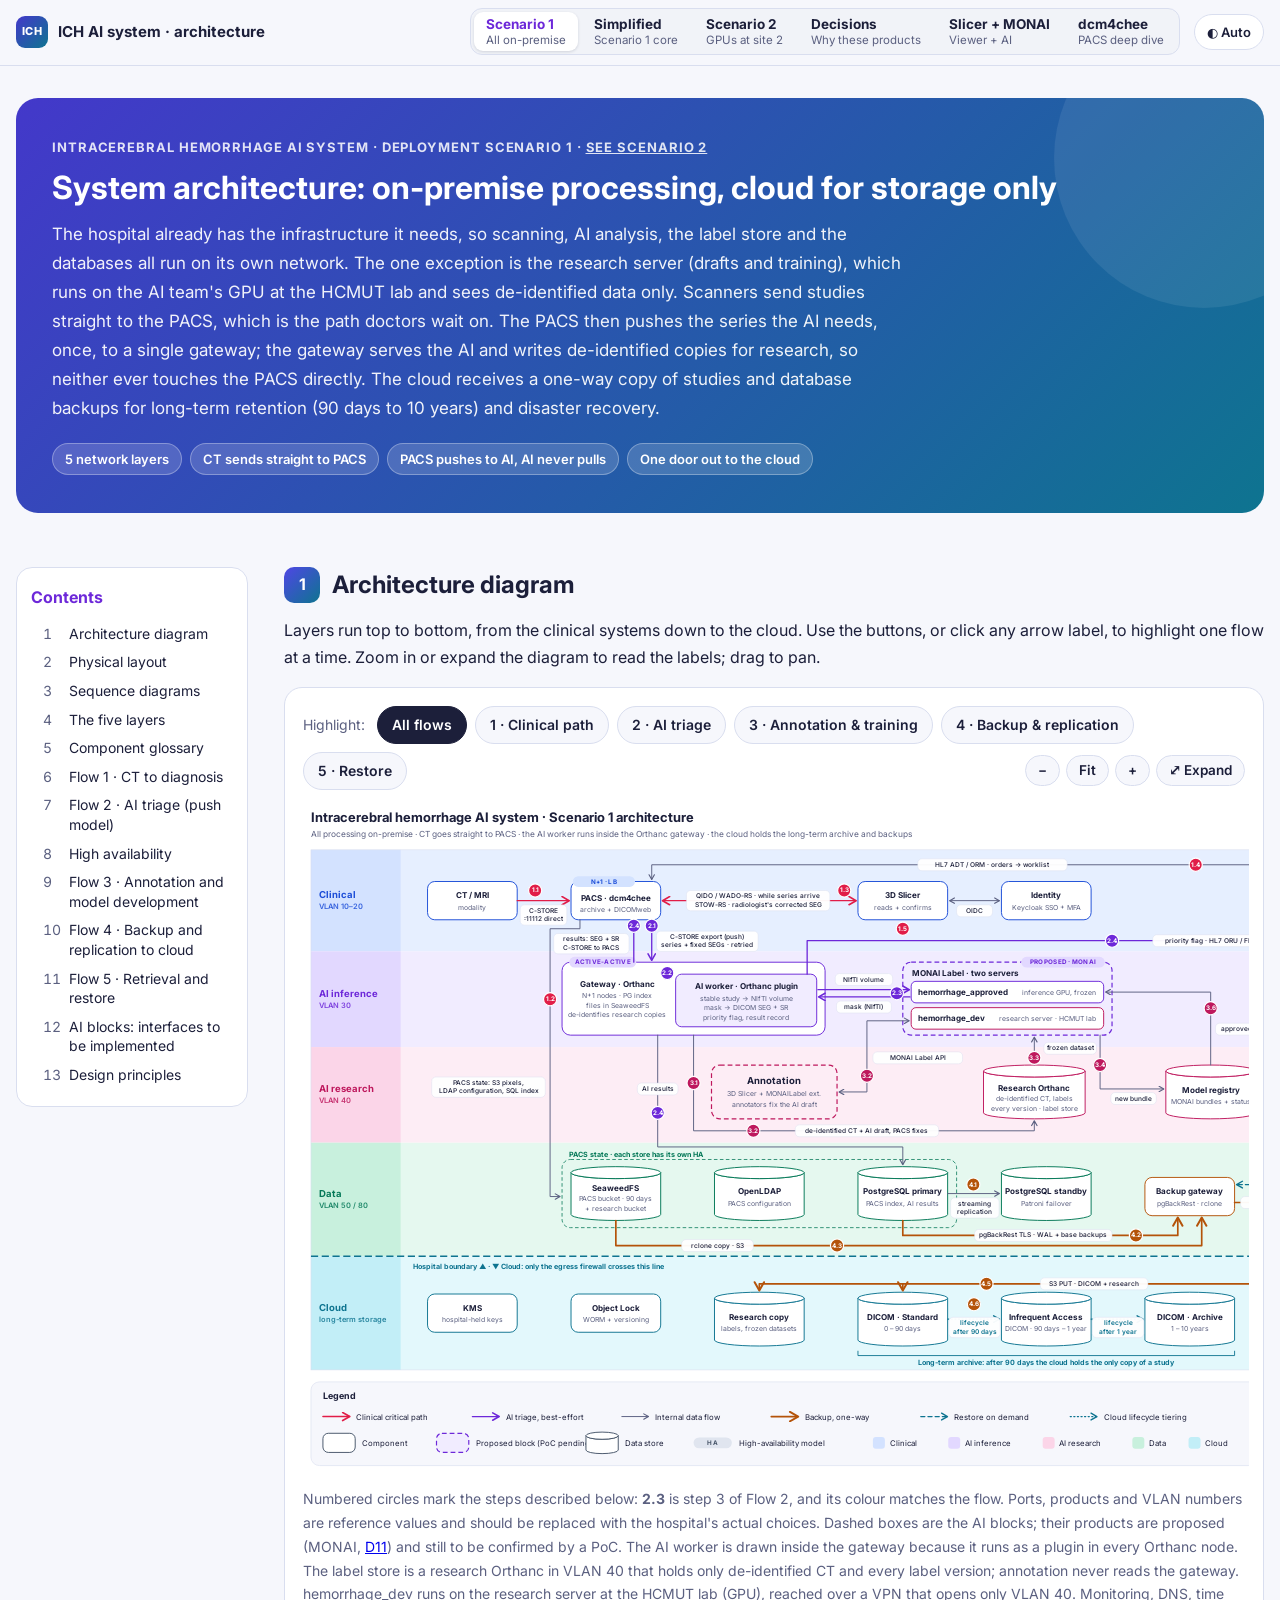
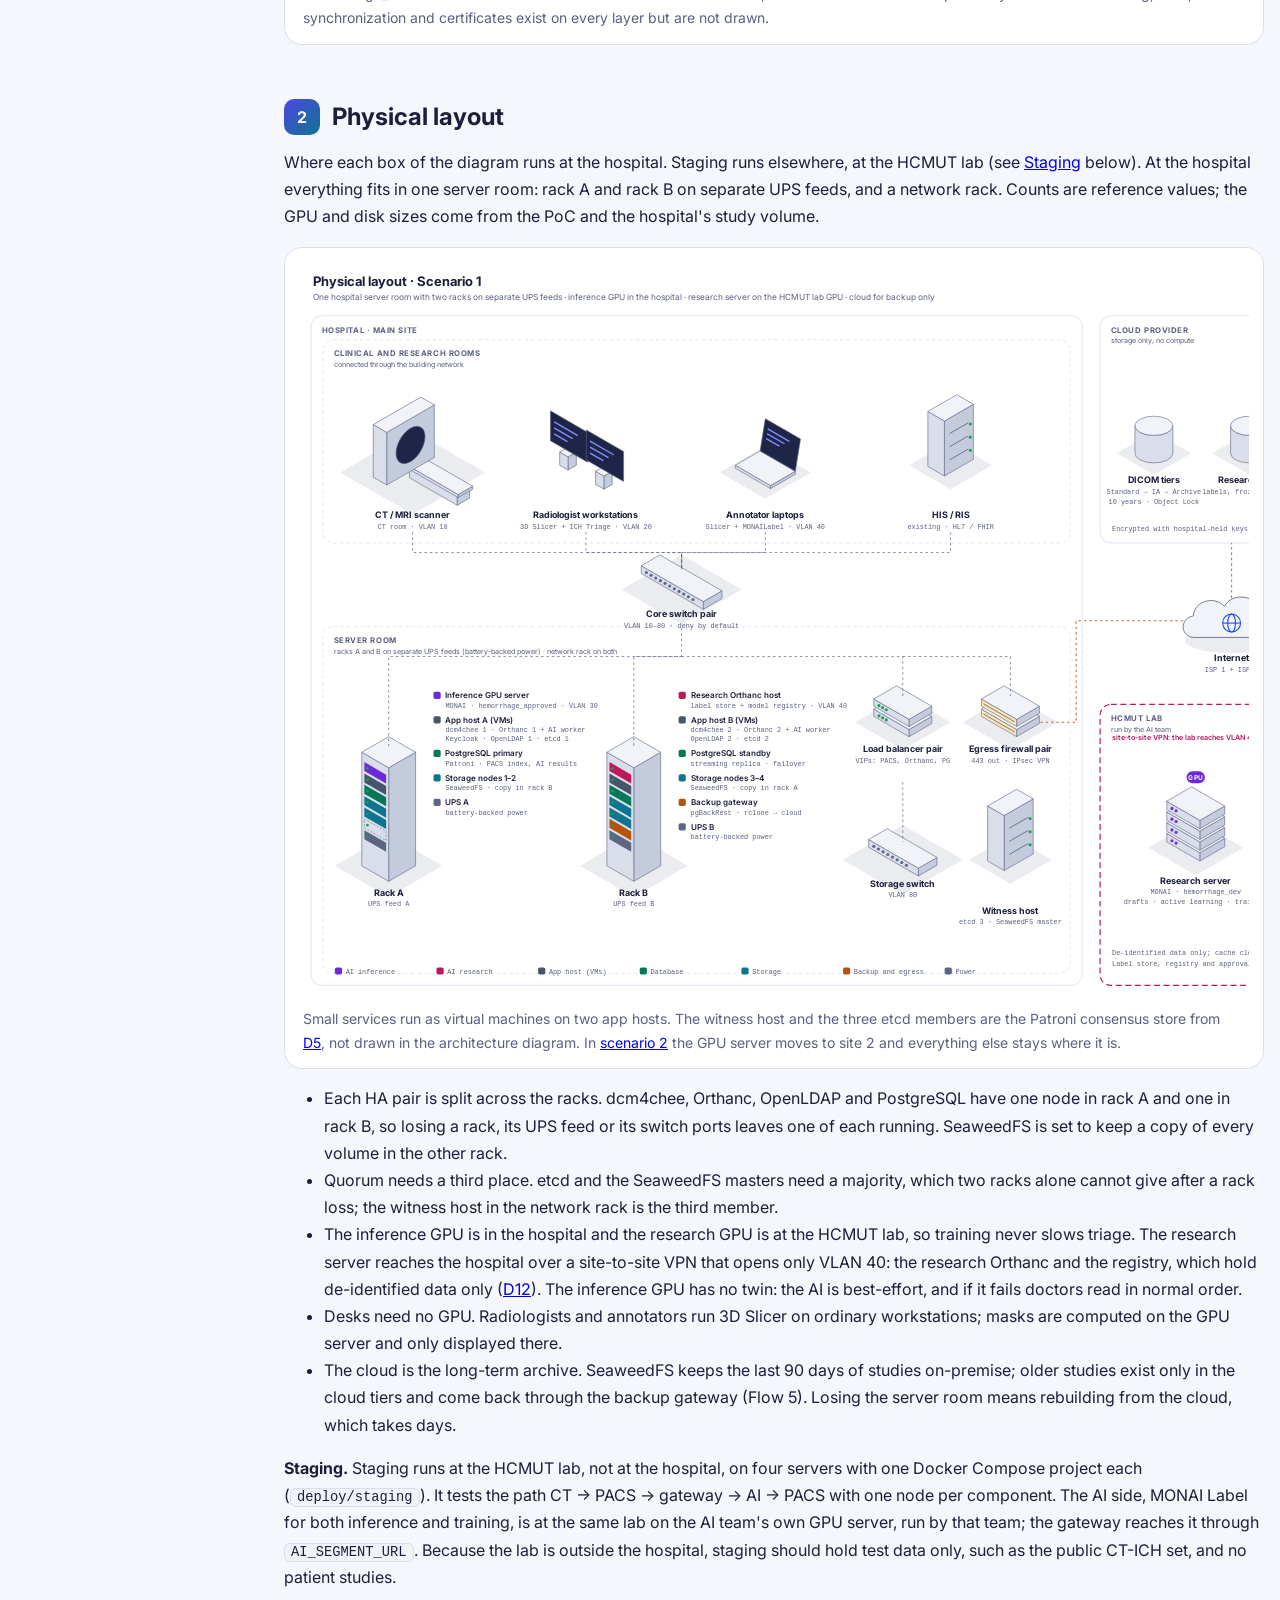
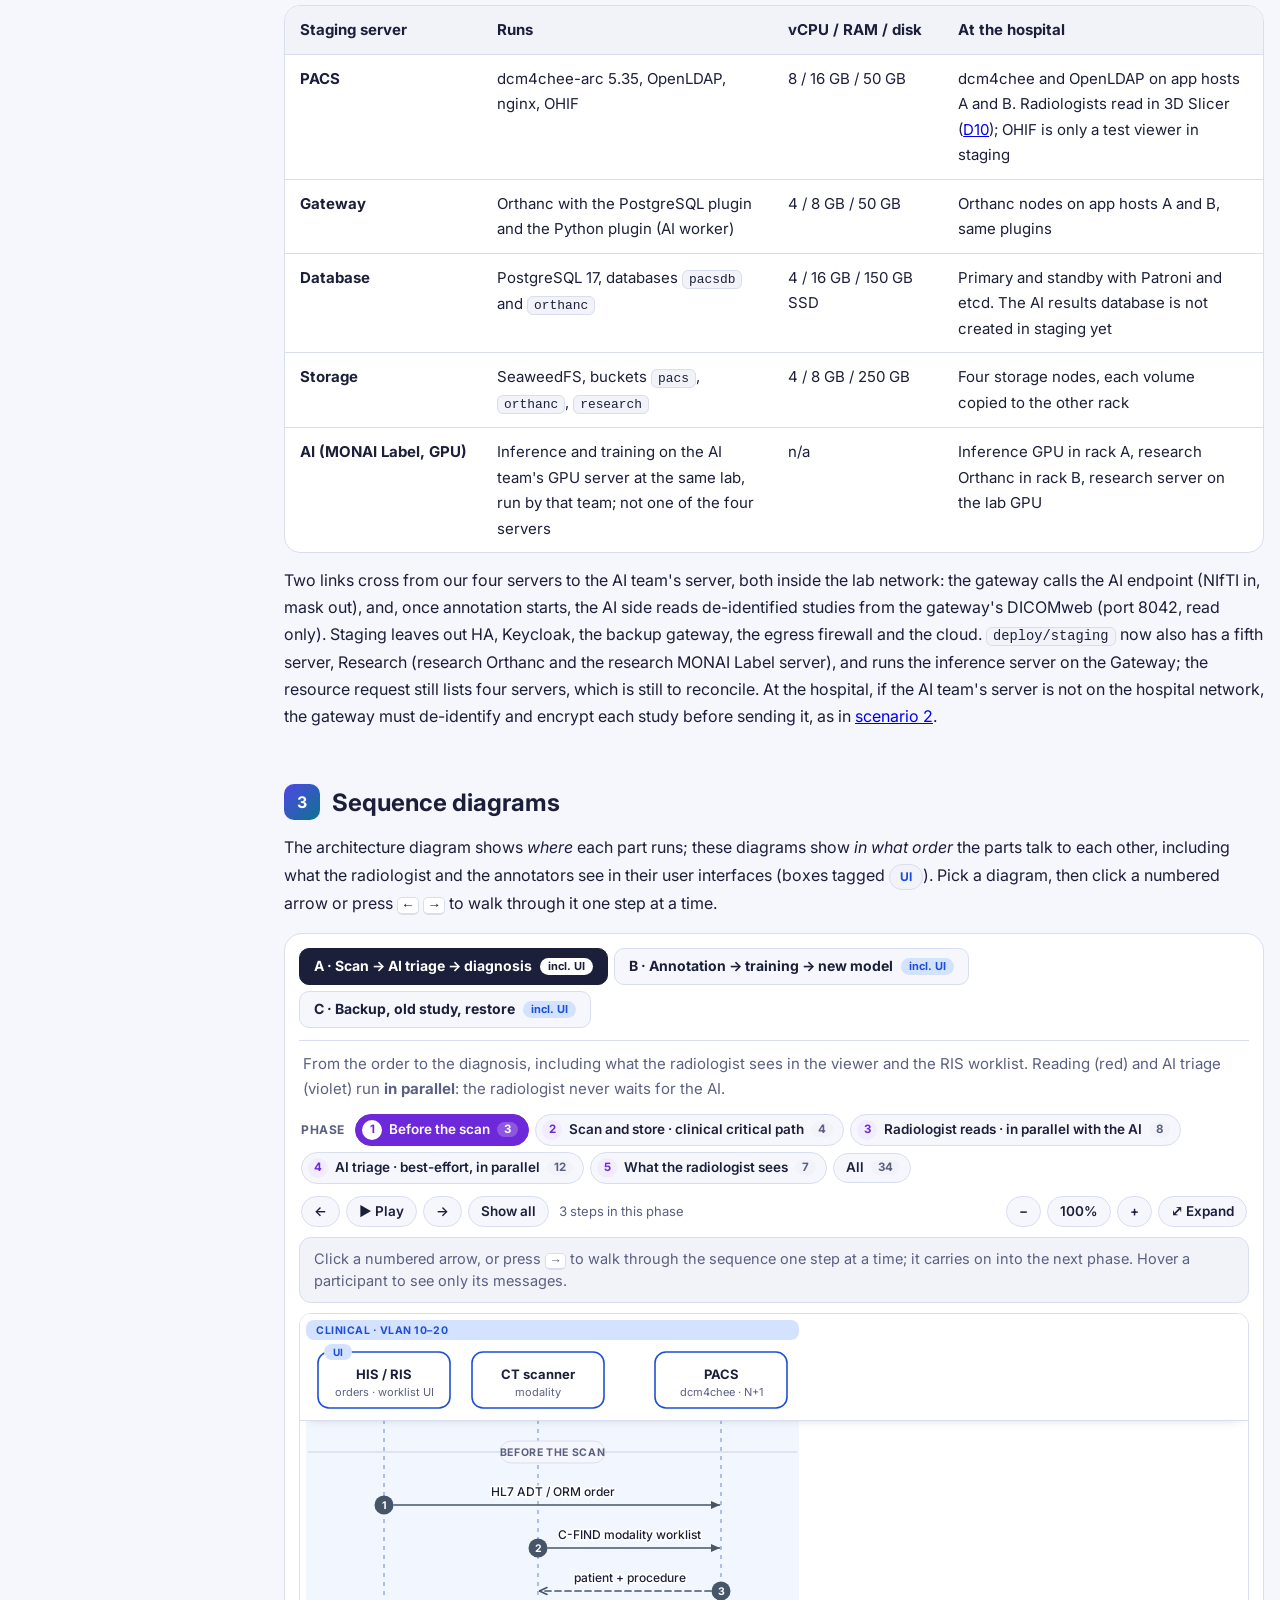
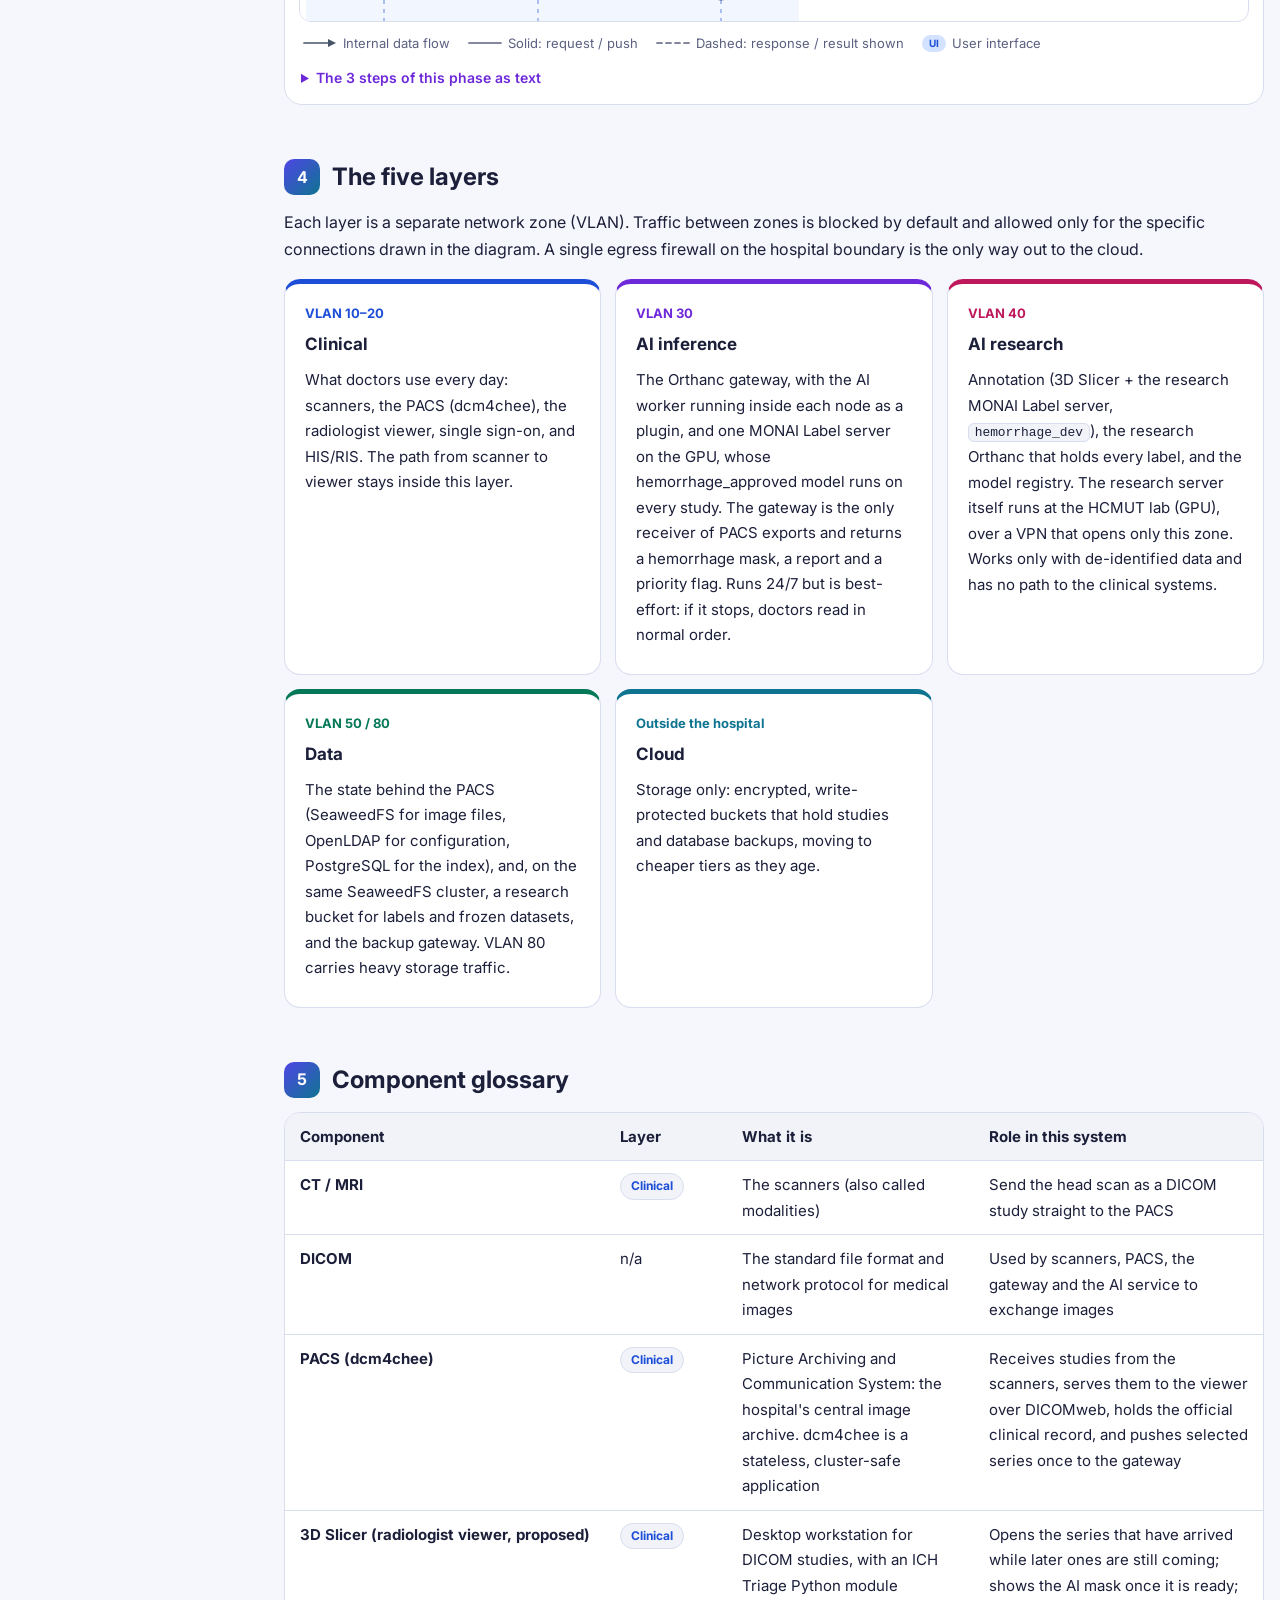
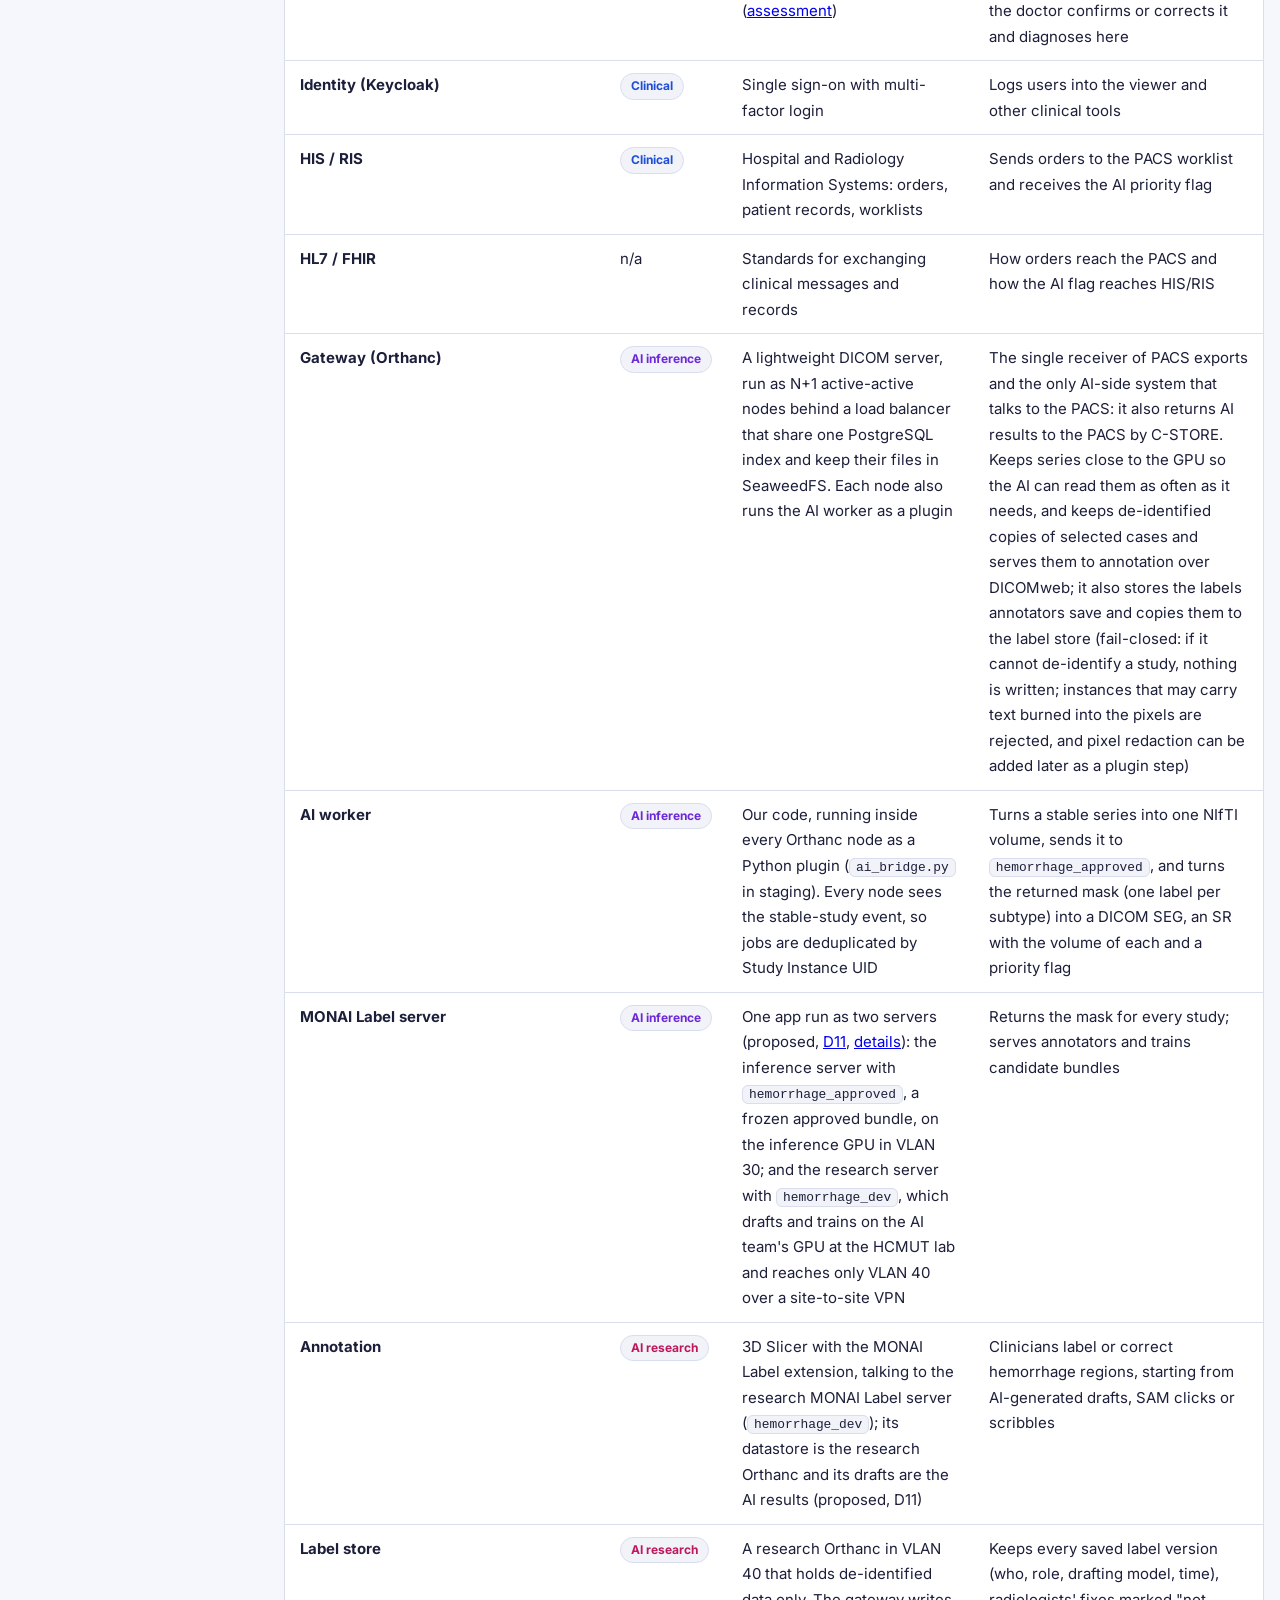
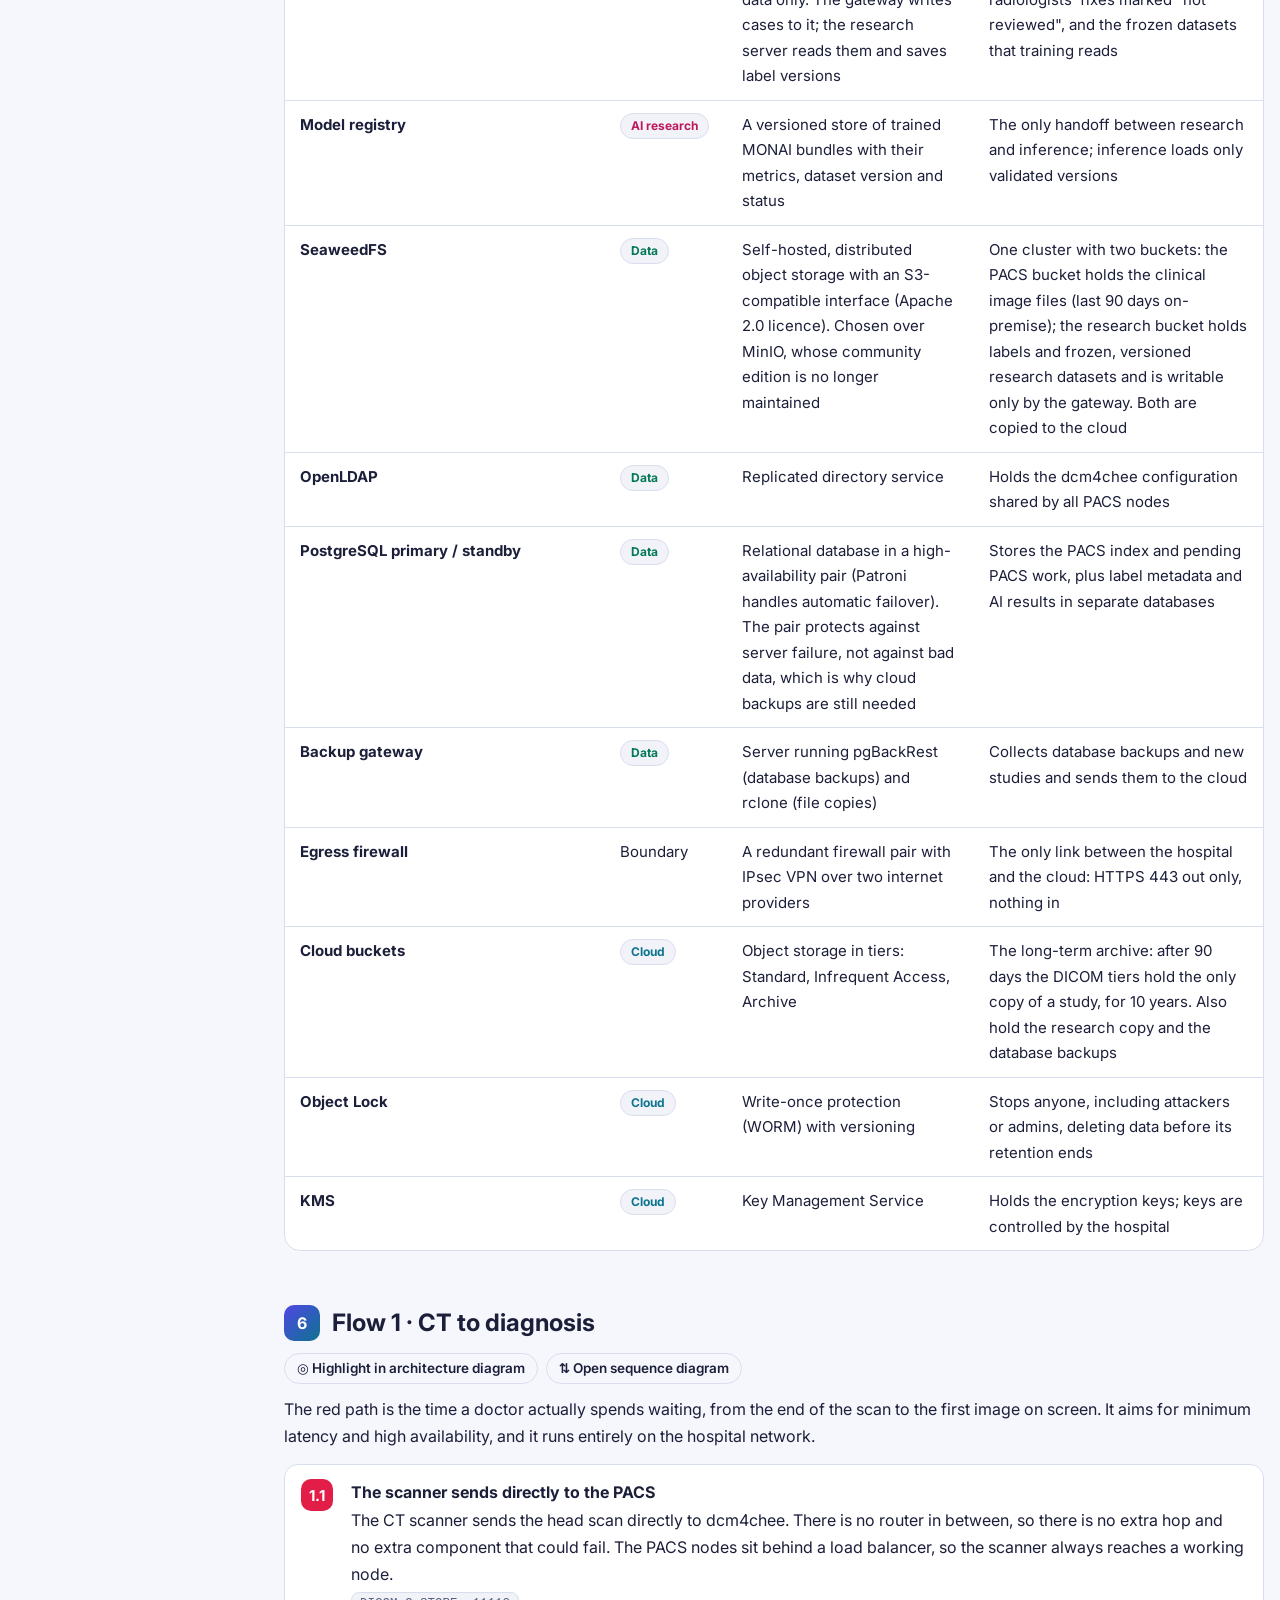
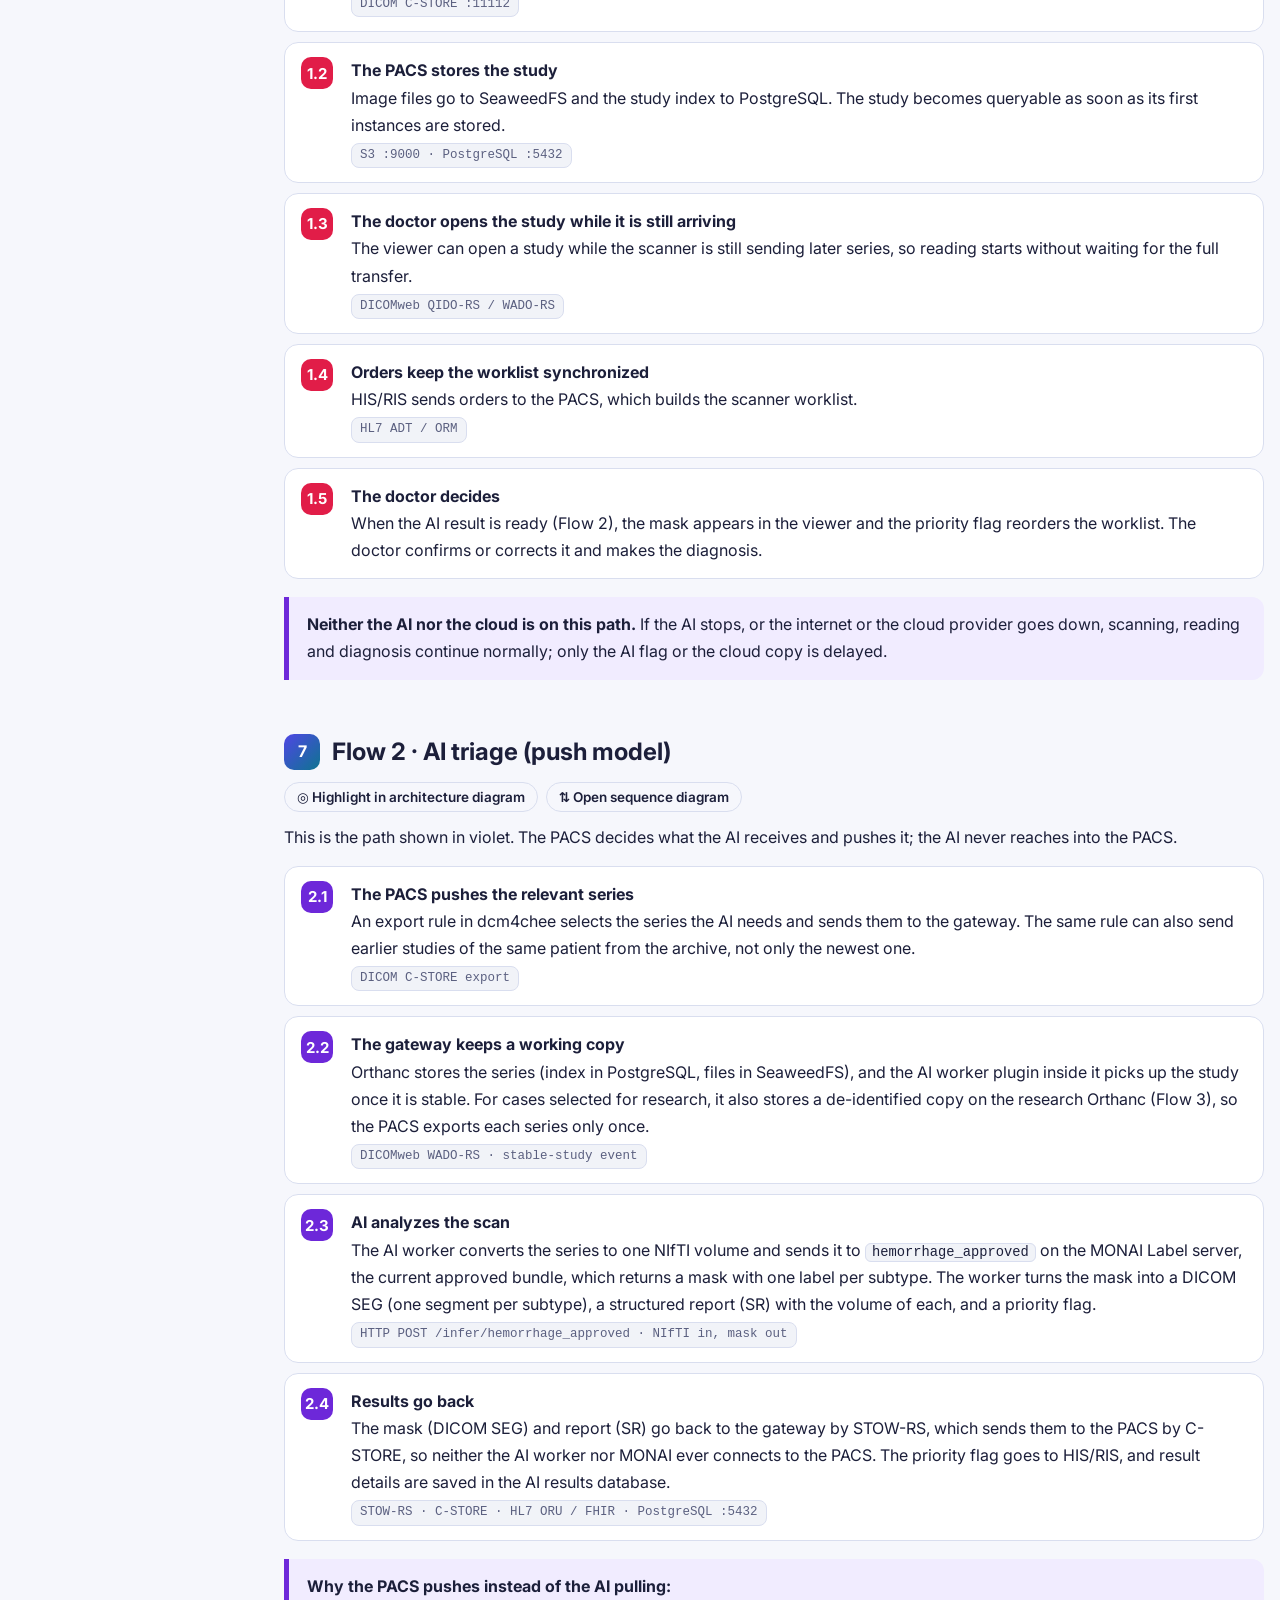
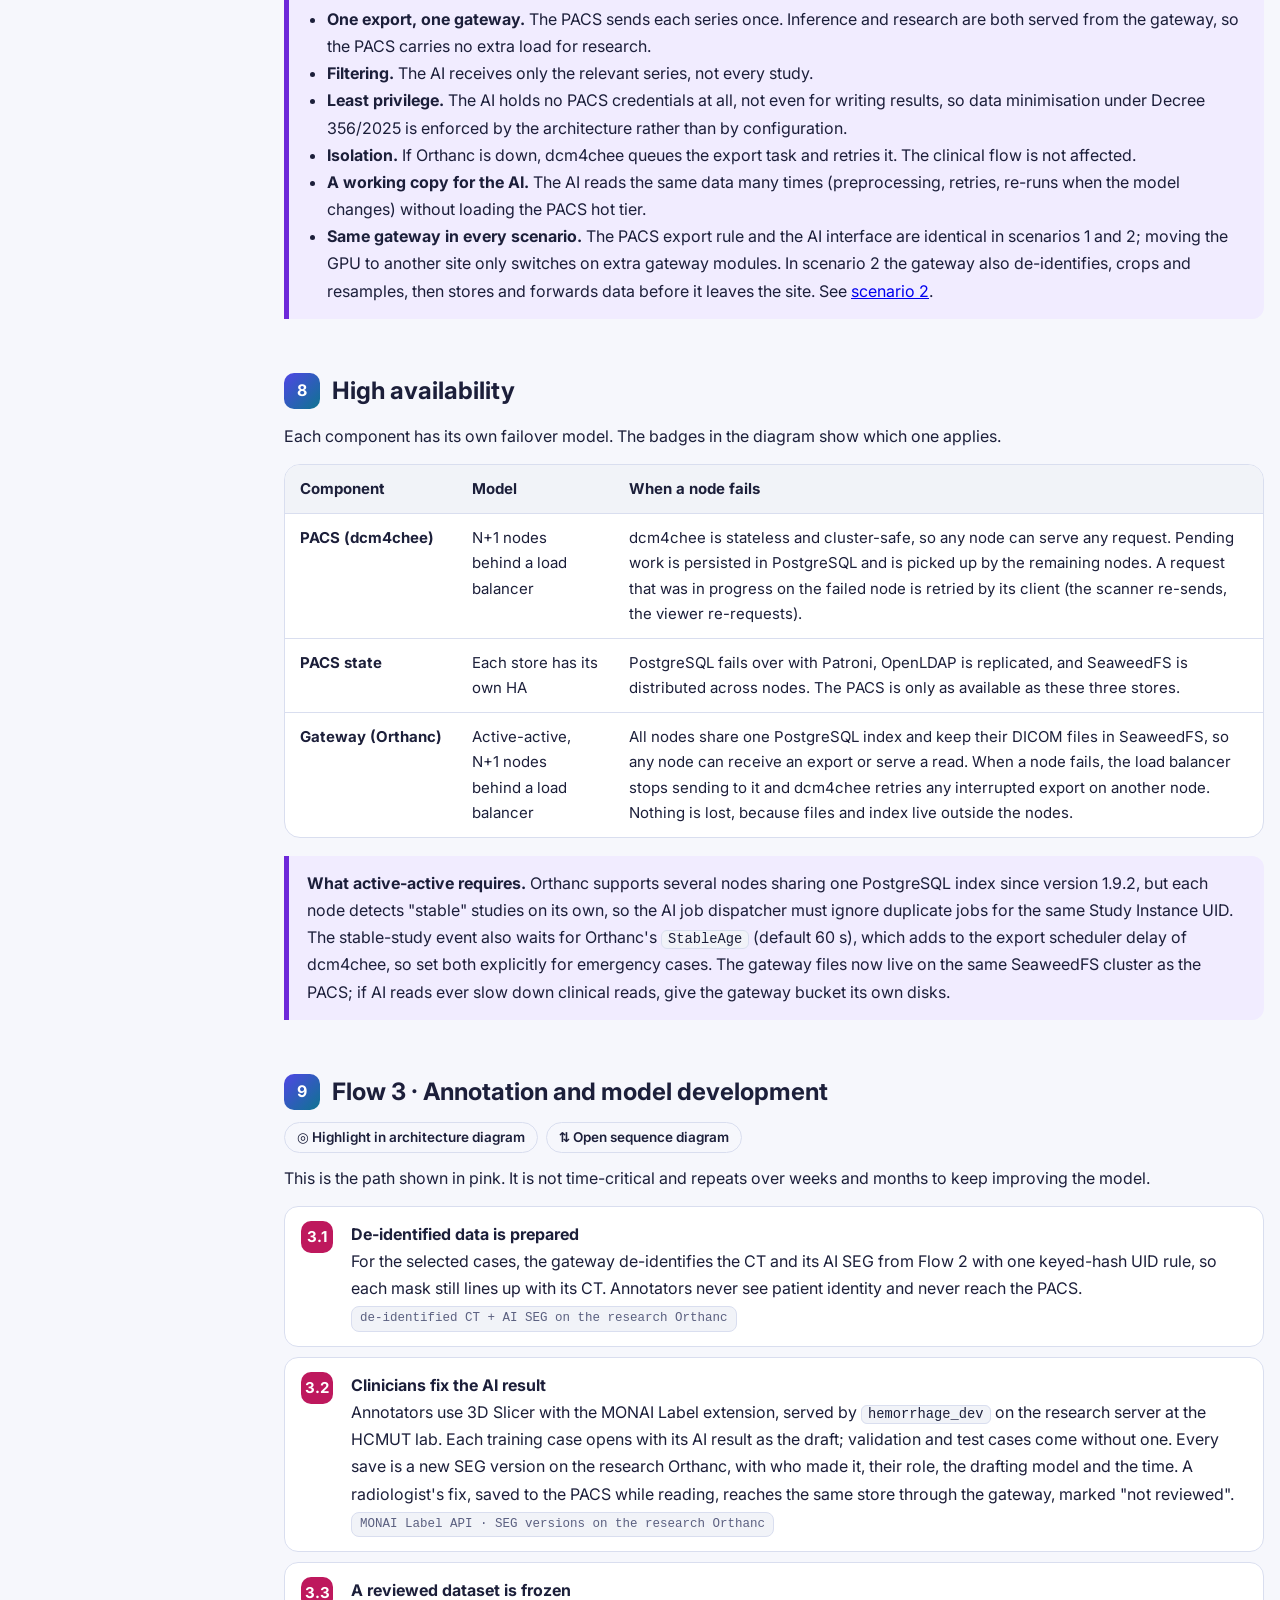
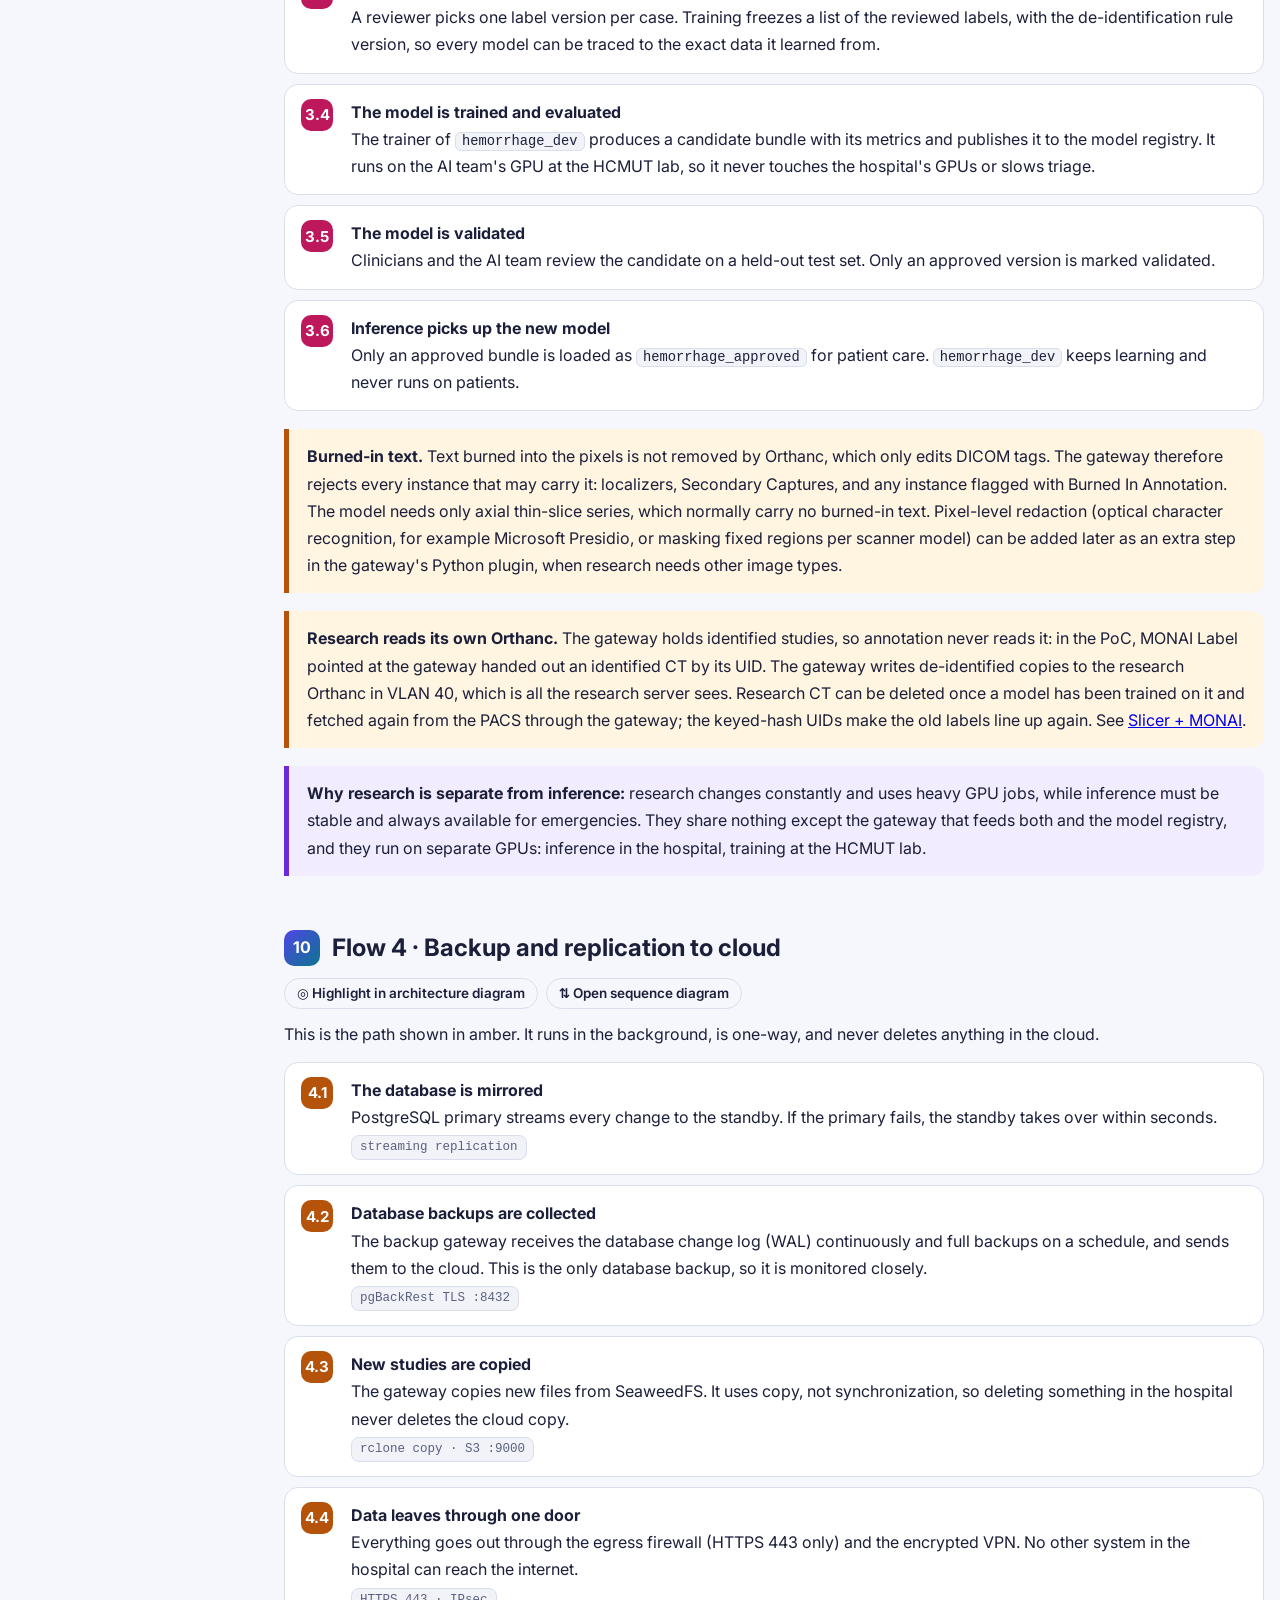
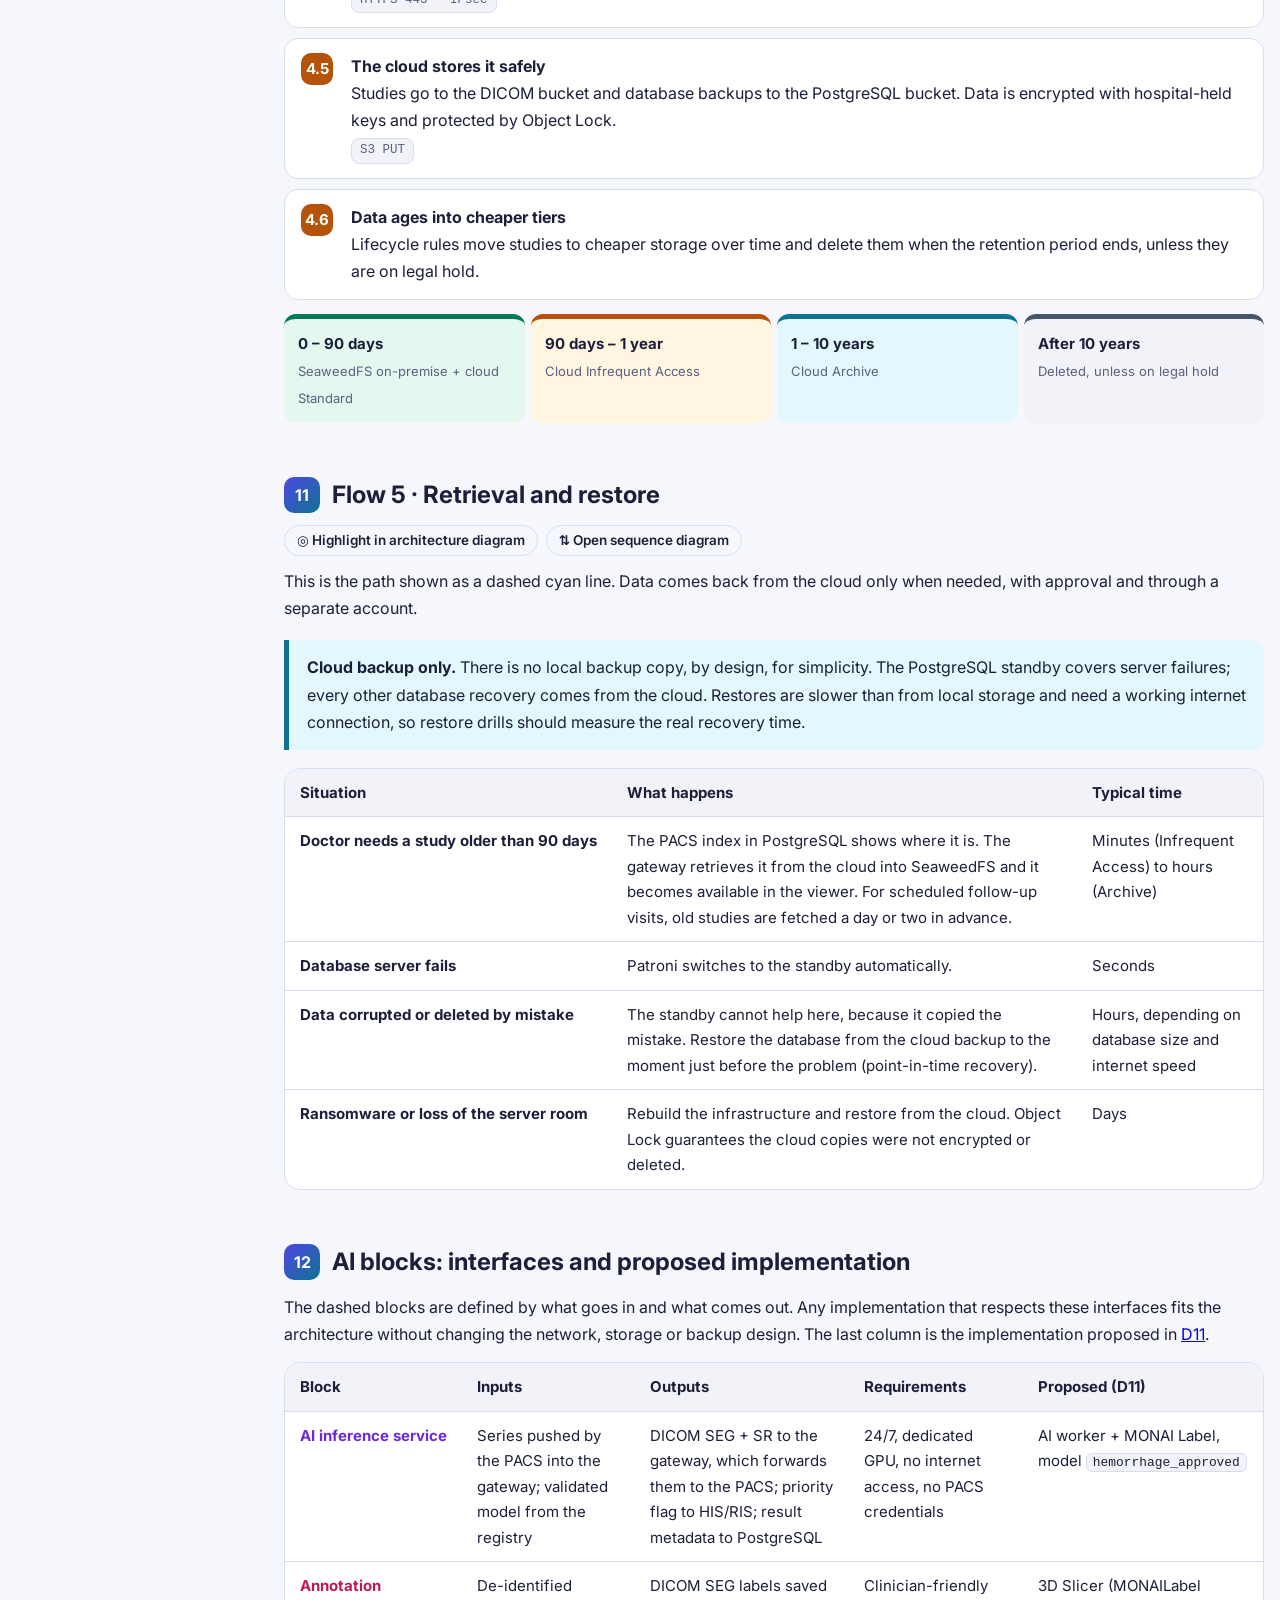
==== commit a6694324: "docs: draw the physical layout with isometric device icons Replace the box drawing with an isometric" ====
--- a/index.html
+++ b/index.html
@@ -132,6 +132,39 @@
 #arch[data-focus="clinical"] .stepb[data-g="clinical"],#arch[data-focus="triage"] .stepb[data-g="triage"],#arch[data-focus="ai"] .stepb[data-g="ai"],#arch[data-focus="backup"] .stepb[data-g="backup"],#arch[data-focus="restore"] .stepb[data-g="restore"]{opacity:1}
 .f-clin{--fp:"1."}.f-tri{--fp:"2."}.f-ai{--fp:"3."}.f-bak{--fp:"4."}
 .brk{fill:none;stroke:var(--cyan);stroke-width:1.5}
+/* isometric physical layout */
+:root{--iso-t:#f1f3f9;--iso-l:#d9deea;--iso-r:#c4cbdc;--iso-edge:#5d6584;--iso-floor:rgba(40,50,90,.09);--iso-screen:#1f2547;--iso-code:#7d8cff;--iso-led:#16a34a}
+@media (prefers-color-scheme: dark){:root:not([data-theme="light"]){--iso-t:#3b4054;--iso-l:#2b2f3e;--iso-r:#22252f;--iso-edge:#7d85a4;--iso-floor:rgba(0,0,0,.38);--iso-screen:#141a33;--iso-code:#8b98ff;--iso-led:#4ade80}}
+:root[data-theme="dark"]{--iso-t:#3b4054;--iso-l:#2b2f3e;--iso-r:#22252f;--iso-edge:#7d85a4;--iso-floor:rgba(0,0,0,.38);--iso-screen:#141a33;--iso-code:#8b98ff;--iso-led:#4ade80}
+.iso-bg{fill:var(--card)}
+.iso-t,.iso-l,.iso-r{stroke:var(--iso-edge);stroke-width:1;stroke-linejoin:round}
+.iso-t{fill:var(--iso-t)}.iso-l{fill:var(--iso-l)}.iso-r{fill:var(--iso-r)}.iso-l.iso-amber{fill:var(--amber-h)}
+.iso-floor{fill:var(--iso-floor)}
+.iso-led{fill:var(--iso-led)}.iso-led.iso-led-gpu{fill:var(--violet)}.iso-port{fill:var(--iso-edge)}
+.iso-slot,.iso-brick{stroke:var(--iso-edge);stroke-width:1.4}
+.iso-ant{stroke:var(--iso-edge);stroke-width:3;stroke-linecap:round}
+.iso-screen,.iso-bore{fill:var(--iso-screen);stroke:var(--iso-edge);stroke-width:1}
+.iso-code{stroke:var(--iso-code);stroke-width:2.4;stroke-linecap:round}
+.iso-unit{stroke:none}
+.r-gpu{fill:var(--violet)}.r-res{fill:var(--pink)}.r-app{fill:var(--slate)}.r-db{fill:var(--emerald)}.r-st{fill:var(--cyan)}.r-bak{fill:var(--amber)}.r-ups{fill:var(--iso-edge)}
+.iso-unit.r-free{fill:none;stroke:var(--iso-edge);stroke-dasharray:3 3}
+.iso-cyl{fill:var(--iso-l);stroke:var(--iso-edge);stroke-width:1}.iso-cyl.iso-cyltop{fill:var(--iso-t)}
+.iso-cloud{fill:var(--iso-t);stroke:var(--iso-edge);stroke-width:1.4}
+.iso-globe circle,.iso-globe ellipse,.iso-globe line{fill:none;stroke:var(--blue);stroke-width:1.8}
+.iso-link{fill:none;stroke:var(--muted);stroke-width:1.4;stroke-dasharray:4 5;opacity:.85}
+.iso-link.iso-lout{stroke:var(--amber);stroke-width:1.8}.iso-link.iso-lvpn{stroke:var(--pink);stroke-width:2.2}
+.iso-zone{fill:none;stroke:var(--border);stroke-width:1.4}
+.iso-zone2{fill:none;stroke:var(--border);stroke-width:1.2;stroke-dasharray:6 5}
+.iso-zone.iso-zlab{stroke:var(--pink);stroke-width:2;stroke-dasharray:10 6}
+.iso-zonet{fill:var(--muted);font-size:13px;font-weight:700;letter-spacing:.07em}
+.iso-zones{fill:var(--muted);font-size:12px}
+.iso-name{fill:var(--text);font-size:15px;font-weight:700}
+.iso-sub,.iso-lis{fill:var(--muted);font-size:11.5px;font-family:ui-monospace,Menlo,Consolas,monospace}
+.iso-li{fill:var(--text);font-size:13.5px;font-weight:600}
+.iso-key{stroke:none}
+.iso-tag.iso-tag-gpu{fill:var(--violet)}.iso-tagt{fill:var(--card);font-size:11px;font-weight:700;letter-spacing:.05em}
+.iso-vpn{fill:var(--pink);font-size:12px;font-weight:600}
+.iso-h1{fill:var(--text);font-size:22px;font-weight:700}.iso-h2{fill:var(--muted);font-size:14px}
 .labzone{fill:none;stroke:var(--pink);stroke-width:2;stroke-dasharray:10 6}.labt{fill:var(--pink);font-size:11.5px;font-weight:700;letter-spacing:.04em}
 #phys{display:block;width:100%;min-width:1100px;height:auto}
 .site{fill:var(--bg);stroke:var(--border);stroke-width:1.2}.sitet{fill:var(--text);font-size:14px;font-weight:700;letter-spacing:.06em}
@@ -497,234 +530,309 @@
 <h2 class="sec" id="physical"><span class="n">2</span>Physical layout</h2>
 <p>Where each box of the diagram runs at the hospital. Staging runs elsewhere, at the HCMUT lab (see <a href="#staging">Staging</a> below). At the hospital everything fits in one server room: rack A and rack B on separate UPS feeds, and a network rack. Counts are reference values; the GPU and disk sizes come from the PoC and the hospital's study volume.</p>
 <div class="figure">
-  <div class="figscroll"><svg id="phys" xmlns="http://www.w3.org/2000/svg" viewBox="0 0 1840 1070" role="img" aria-labelledby="pttl pdsc">
+  <div class="figscroll"><svg id="phys" xmlns="http://www.w3.org/2000/svg" viewBox="0 0 1840 1230" role="img" aria-labelledby="pttl pdsc">
 <title id="pttl">Physical layout, Scenario 1</title>
-<desc id="pdsc">One hospital site. The CT room, the reading room, the research office and the existing hospital IT connect through the building network to a core switch pair in the server room. The server room has rack A and rack B on separate UPS feeds and a network rack. Rack A holds the inference GPU server (MONAI Label, hemorrhage_approved), app host A (dcm4chee node 1, Orthanc node 1 with the AI worker, Keycloak, OpenLDAP 1, etcd 1), the PostgreSQL primary and two SeaweedFS storage nodes. Rack B holds the research Orthanc host (label store and model registry, VLAN 40), app host B (dcm4chee node 2, Orthanc node 2 with the AI worker, OpenLDAP 2, etcd 2), the PostgreSQL standby, two more SeaweedFS nodes and the backup gateway. The network rack holds the core switch pair, the egress firewall pair, the load balancer pair, the storage switch and a witness host with the third etcd member. The egress firewall reaches, over two internet links, the cloud provider (DICOM tiers, research copy, database backups, KMS, Object Lock) and the HCMUT lab, where the research server runs on the AI team's GPU.</desc>
-<defs><marker id="arp" viewBox="0 0 10 10" refX="8" refY="5" markerWidth="7" markerHeight="7" orient="auto-start-reverse"><path d="M1.5 1L8.5 5L1.5 9" fill="none" stroke="context-stroke" stroke-width="1.7" stroke-linecap="round" stroke-linejoin="round"/></marker></defs>
-<rect class="bg" x="0" y="0" width="1840" height="1070"/>
-<text class="h1" x="20" y="34">Physical layout · Scenario 1 at the hospital (reference sizing)</text>
-<text class="h2" x="20" y="58">One server room · every HA pair split across racks A and B · inference GPU in the hospital, research GPU at the HCMUT lab · only the network rack reaches the internet</text>
-
-<!-- hospital site -->
-<rect class="site" x="20" y="80" width="1390" height="930" rx="16"/>
-<text class="sitet" x="40" y="106">HOSPITAL MAIN SITE</text>
-
-<rect class="room" x="40" y="118" width="300" height="150" rx="12"/>
-<text class="roomt" x="54" y="140">CT ROOM</text>
-<g><rect class="bx s-blue" x="70" y="156" width="240" height="76" rx="10"/>
-<text class="bt" x="190" y="178" text-anchor="middle" dominant-baseline="central">CT / MRI scanner</text>
-<text class="bs" x="190" y="198" text-anchor="middle" dominant-baseline="central">sends to the PACS virtual IP</text>
-<text class="bs" x="190" y="214" text-anchor="middle" dominant-baseline="central">VLAN 10</text></g>
-
-<rect class="room" x="360" y="118" width="330" height="150" rx="12"/>
-<text class="roomt" x="374" y="140">READING ROOM</text>
-<g><rect class="bx s-blue" x="385" y="156" width="280" height="76" rx="10"/>
-<text class="bt" x="525" y="178" text-anchor="middle" dominant-baseline="central">Radiologist workstations × N</text>
-<text class="bs" x="525" y="198" text-anchor="middle" dominant-baseline="central">3D Slicer + ICH Triage module</text>
-<text class="bs" x="525" y="214" text-anchor="middle" dominant-baseline="central">diagnostic displays · no GPU · VLAN 20</text></g>
-
-<rect class="room" x="710" y="118" width="330" height="150" rx="12"/>
-<text class="roomt" x="724" y="140">RESEARCH OFFICE</text>
-<g><rect class="bx s-pink" x="735" y="156" width="280" height="76" rx="10"/>
-<text class="bt" x="875" y="178" text-anchor="middle" dominant-baseline="central">Annotator workstations</text>
-<text class="bs" x="875" y="198" text-anchor="middle" dominant-baseline="central">3D Slicer → research server (lab)</text>
-<text class="bs" x="875" y="214" text-anchor="middle" dominant-baseline="central">de-identified data · no GPU · VLAN 40</text></g>
-
-<rect class="room" x="1060" y="118" width="330" height="150" rx="12"/>
-<text class="roomt" x="1074" y="140">EXISTING HOSPITAL IT</text>
-<g><rect class="bx s-blue" x="1085" y="156" width="280" height="76" rx="10"/>
-<text class="bt" x="1225" y="178" text-anchor="middle" dominant-baseline="central">HIS / RIS</text>
-<text class="bs" x="1225" y="198" text-anchor="middle" dominant-baseline="central">orders, worklist · HL7 / FHIR</text>
-<text class="bs" x="1225" y="214" text-anchor="middle" dominant-baseline="central">already in place · VLAN 10–20</text></g>
-
-<!-- building network -->
-<path class="a flow" d="M190 232 L190 290 L1370 290 L1370 416 L1340 416" marker-end="url(#arp)"/>
-<path class="a flow" d="M525 232 L525 290"/>
-<path class="a flow" d="M875 232 L875 290"/>
-<path class="a flow" d="M1225 232 L1225 290"/>
-<rect class="pill" x="600" y="280" width="200" height="20" rx="7"/>
-<text class="lb" x="700" y="290" text-anchor="middle" dominant-baseline="central">building network · access switches</text>
-
-<!-- server room -->
-<rect class="room" x="40" y="310" width="1350" height="680" rx="12"/>
-<text class="roomt" x="56" y="334">SERVER ROOM · RACKS A AND B ON SEPARATE UPS FEEDS</text>
-
-<!-- rack A -->
-<text class="rackt" x="72" y="364">Rack A · UPS feed A</text>
-<rect class="rack" x="70" y="372" width="450" height="568" rx="8"/>
-<g><rect class="bx s-violet" x="84" y="388" width="422" height="100" rx="8"/>
-<rect class="tagbg h-violet" x="446" y="398" width="48" height="18" rx="9"/>
-<text class="tagt t-violet" x="470" y="407" text-anchor="middle" dominant-baseline="central">GPU</text>
-<text class="bt" x="100" y="410" dominant-baseline="central">Inference GPU server</text>
-<text class="bs" x="100" y="432" dominant-baseline="central">MONAI Label inference server: hemorrhage_approved</text>
-<text class="bs" x="100" y="450" dominant-baseline="central">every study, 24/7, never trained here</text>
-<text class="bs" x="100" y="468" dominant-baseline="central">GPU memory and model size set in the PoC · VLAN 30</text></g>
-<g><rect class="bx s-slate" x="84" y="502" width="422" height="96" rx="8"/>
-<text class="bt" x="100" y="522" dominant-baseline="central">App host A · virtual machines</text>
-<rect class="tagbg h-blue" x="100" y="538" width="120" height="20" rx="9"/>
-<text class="tagt t-blue" x="160" y="548" text-anchor="middle" dominant-baseline="central">dcm4chee node 1</text>
-<rect class="tagbg h-violet" x="228" y="538" width="196" height="20" rx="9"/>
-<text class="tagt t-violet" x="326" y="548" text-anchor="middle" dominant-baseline="central">Orthanc node 1 + AI worker</text>
-<rect class="tagbg h-blue" x="100" y="566" width="80" height="20" rx="9"/>
-<text class="tagt t-blue" x="140" y="576" text-anchor="middle" dominant-baseline="central">Keycloak</text>
-<rect class="tagbg h-emerald" x="188" y="566" width="92" height="20" rx="9"/>
-<text class="tagt t-emerald" x="234" y="576" text-anchor="middle" dominant-baseline="central">OpenLDAP 1</text>
-<rect class="tagbg h-emerald" x="288" y="566" width="60" height="20" rx="9"/>
-<text class="tagt t-emerald" x="318" y="576" text-anchor="middle" dominant-baseline="central">etcd 1</text></g>
-<g><rect class="bx s-emerald" x="84" y="612" width="422" height="56" rx="8"/>
-<text class="bt" x="100" y="632" dominant-baseline="central">DB server A · PostgreSQL primary</text>
-<text class="bs" x="100" y="652" dominant-baseline="central">Patroni · PACS index, AI results</text></g>
-<g><rect class="bx s-emerald" x="84" y="682" width="422" height="56" rx="8"/>
-<text class="bt" x="100" y="702" dominant-baseline="central">Storage node 1 · SeaweedFS</text>
-<text class="bs" x="100" y="722" dominant-baseline="central">PACS + research buckets · copy in rack B</text></g>
-<g><rect class="bx s-emerald" x="84" y="752" width="422" height="56" rx="8"/>
-<text class="bt" x="100" y="772" dominant-baseline="central">Storage node 2 · SeaweedFS</text>
-<text class="bs" x="100" y="792" dominant-baseline="central">PACS + research buckets · copy in rack B</text></g>
-<rect class="slot" x="84" y="822" width="422" height="56" rx="6"/>
-<text class="bs" x="295" y="850" text-anchor="middle" dominant-baseline="central">free</text>
-<g><rect class="bx s-slate" x="84" y="892" width="422" height="34" rx="6"/>
-<text class="bt" x="295" y="909" text-anchor="middle" dominant-baseline="central">UPS A</text></g>
-
-<!-- rack B -->
-<text class="rackt" x="552" y="364">Rack B · UPS feed B</text>
-<rect class="rack" x="550" y="372" width="450" height="568" rx="8"/>
-<g><rect class="bx s-pink" x="564" y="388" width="422" height="100" rx="8"/>
-<text class="bt" x="580" y="410" dominant-baseline="central">Research Orthanc host · VLAN 40</text>
-<text class="bs" x="580" y="432" dominant-baseline="central">label store: de-identified CT, every label version</text>
-<text class="bs" x="580" y="450" dominant-baseline="central">model registry; no GPU needed here</text>
-<text class="bs" x="580" y="468" dominant-baseline="central">the only zone the HCMUT lab can reach (VPN)</text></g>
-<g><rect class="bx s-slate" x="564" y="502" width="422" height="96" rx="8"/>
-<text class="bt" x="580" y="522" dominant-baseline="central">App host B · virtual machines</text>
-<rect class="tagbg h-blue" x="580" y="538" width="120" height="20" rx="9"/>
-<text class="tagt t-blue" x="640" y="548" text-anchor="middle" dominant-baseline="central">dcm4chee node 2</text>
-<rect class="tagbg h-violet" x="708" y="538" width="196" height="20" rx="9"/>
-<text class="tagt t-violet" x="806" y="548" text-anchor="middle" dominant-baseline="central">Orthanc node 2 + AI worker</text>
-<rect class="tagbg h-emerald" x="580" y="566" width="92" height="20" rx="9"/>
-<text class="tagt t-emerald" x="626" y="576" text-anchor="middle" dominant-baseline="central">OpenLDAP 2</text>
-<rect class="tagbg h-emerald" x="680" y="566" width="60" height="20" rx="9"/>
-<text class="tagt t-emerald" x="710" y="576" text-anchor="middle" dominant-baseline="central">etcd 2</text></g>
-<g><rect class="bx s-emerald" x="564" y="612" width="422" height="56" rx="8"/>
-<text class="bt" x="580" y="632" dominant-baseline="central">DB server B · PostgreSQL standby</text>
-<text class="bs" x="580" y="652" dominant-baseline="central">streaming replica · Patroni failover</text></g>
-<g><rect class="bx s-emerald" x="564" y="682" width="422" height="56" rx="8"/>
-<text class="bt" x="580" y="702" dominant-baseline="central">Storage node 3 · SeaweedFS</text>
-<text class="bs" x="580" y="722" dominant-baseline="central">PACS + research buckets · copy in rack A</text></g>
-<g><rect class="bx s-emerald" x="564" y="752" width="422" height="56" rx="8"/>
-<text class="bt" x="580" y="772" dominant-baseline="central">Storage node 4 · SeaweedFS</text>
-<text class="bs" x="580" y="792" dominant-baseline="central">PACS + research buckets · copy in rack A</text></g>
-<g><rect class="bx s-amber" x="564" y="822" width="422" height="56" rx="8"/>
-<text class="bt" x="580" y="842" dominant-baseline="central">Backup gateway</text>
-<text class="bs" x="580" y="862" dominant-baseline="central">pgBackRest · rclone · the only server that sends to the cloud</text></g>
-<g><rect class="bx s-slate" x="564" y="892" width="422" height="34" rx="6"/>
-<text class="bt" x="775" y="909" text-anchor="middle" dominant-baseline="central">UPS B</text></g>
-
-<!-- network rack -->
-<text class="rackt" x="1032" y="364">Network rack · both feeds</text>
-<rect class="rack" x="1030" y="372" width="320" height="568" rx="8"/>
-<g><rect class="bx s-slate" x="1044" y="388" width="292" height="56" rx="8"/>
-<text class="bt" x="1060" y="408" dominant-baseline="central">Core switch pair</text>
-<text class="bs" x="1060" y="428" dominant-baseline="central">VLAN 10–80 · deny by default</text></g>
-<g><rect class="bx s-amber" x="1044" y="458" width="292" height="56" rx="8"/>
-<text class="bt" x="1060" y="478" dominant-baseline="central">Egress firewall pair</text>
-<text class="bs" x="1060" y="498" dominant-baseline="central">443 out only · IPsec VPN</text></g>
-<g><rect class="bx s-slate" x="1044" y="528" width="292" height="56" rx="8"/>
-<text class="bt" x="1060" y="548" dominant-baseline="central">Load balancer pair</text>
-<text class="bs" x="1060" y="568" dominant-baseline="central">virtual IPs: dcm4chee, Orthanc, PG primary</text></g>
-<g><rect class="bx s-slate" x="1044" y="598" width="292" height="56" rx="8"/>
-<text class="bt" x="1060" y="618" dominant-baseline="central">Storage switch</text>
-<text class="bs" x="1060" y="638" dominant-baseline="central">VLAN 80 · SeaweedFS and DB traffic</text></g>
-<g><rect class="bx s-emerald" x="1044" y="668" width="292" height="56" rx="8"/>
-<text class="bt" x="1060" y="688" dominant-baseline="central">Witness host</text>
-<text class="bs" x="1060" y="708" dominant-baseline="central">etcd 3 + third SeaweedFS master</text></g>
-<rect class="slot" x="1044" y="738" width="292" height="188" rx="6"/>
-<text class="bs" x="1190" y="832" text-anchor="middle" dominant-baseline="central">free</text>
-
-<!-- uplinks -->
-<path class="a flow" d="M295 940 L295 968 L1190 968 L1190 944" marker-end="url(#arp)"/>
-<path class="a flow" d="M775 940 L775 968"/>
-<rect class="pill" x="562" y="958" width="426" height="20" rx="7"/>
-<text class="lb" x="775" y="968" text-anchor="middle" dominant-baseline="central">two uplinks per server, one to each core switch · VLAN 30 / 50 / 80</text>
-
-<!-- internet links -->
-<path class="a bak" d="M1340 486 L1420 486 L1420 455 L1436 455" marker-end="url(#arp)"/>
-<path class="a bak" d="M1420 486 L1420 525 L1436 525" marker-end="url(#arp)"/>
-<g><rect class="bx s-slate" x="1440" y="430" width="120" height="50" rx="10"/>
-<text class="bt" x="1500" y="448" text-anchor="middle" dominant-baseline="central">ISP 1</text>
-<text class="bs" x="1500" y="466" text-anchor="middle" dominant-baseline="central">internet link</text></g>
-<g><rect class="bx s-slate" x="1440" y="500" width="120" height="50" rx="10"/>
-<text class="bt" x="1500" y="518" text-anchor="middle" dominant-baseline="central">ISP 2</text>
-<text class="bs" x="1500" y="536" text-anchor="middle" dominant-baseline="central">second provider</text></g>
-<path class="a bak" d="M1560 455 L1580 455 L1580 490 L1596 490" marker-end="url(#arp)"/>
-<path class="a bak" d="M1560 525 L1580 525 L1580 490"/>
-<rect class="pill" x="1440" y="566" width="140" height="34" rx="7"/>
-<text class="lb" x="1510" y="576" text-anchor="middle" dominant-baseline="central">IPsec VPN</text>
-<text class="lb" x="1510" y="590" text-anchor="middle" dominant-baseline="central">to the cloud and the lab</text>
-
-<!-- HCMUT lab: the research server -->
-<path class="a bak" d="M1500 600 L1500 656" marker-end="url(#arp)"/>
-<rect class="labzone" x="1425" y="660" width="160" height="300" rx="12"/>
-<text class="labt" x="1437" y="682">HCMUT LAB</text>
-<text class="bs" x="1437" y="700">run by the AI team</text>
-<g><rect class="bx s-pink" x="1437" y="714" width="136" height="104" rx="8"/>
-<text class="bt" x="1505" y="734" text-anchor="middle" dominant-baseline="central">Research server</text>
-<text class="bs" x="1505" y="754" text-anchor="middle" dominant-baseline="central">GPU · MONAI Label</text>
-<text class="bs" x="1505" y="770" text-anchor="middle" dominant-baseline="central">hemorrhage_dev:</text>
-<text class="bs" x="1505" y="786" text-anchor="middle" dominant-baseline="central">drafts, active</text>
-<text class="bs" x="1505" y="802" text-anchor="middle" dominant-baseline="central">learning, training</text></g>
-<text class="bs" x="1437" y="846">site-to-site VPN that</text>
-<text class="bs" x="1437" y="862">opens only VLAN 40:</text>
-<text class="bs" x="1437" y="878">research Orthanc and</text>
-<text class="bs" x="1437" y="894">registry. De-identified</text>
-<text class="bs" x="1437" y="910">data only; cache</text>
-<text class="bs" x="1437" y="926">cleared nightly.</text>
-
-<!-- cloud -->
-<rect class="site" x="1600" y="80" width="220" height="930" rx="16"/>
-<text class="sitet t-cyan" x="1614" y="106">CLOUD PROVIDER</text>
-<text class="bs" x="1614" y="124">storage only, no compute</text>
-<g><path class="cy s-cyan" d="M1615 150 L1615 196 A95 10 0 0 0 1805 196 L1805 150 A95 10 0 0 1 1615 150 Z"/>
-<ellipse class="cyt s-cyan" cx="1710" cy="150" rx="95" ry="10"/>
-<text class="bt" x="1710" y="174" text-anchor="middle" dominant-baseline="central">DICOM · Standard</text>
-<text class="bs" x="1710" y="192" text-anchor="middle" dominant-baseline="central">0 – 90 days</text></g>
-<g><path class="cy s-cyan" d="M1615 236 L1615 282 A95 10 0 0 0 1805 282 L1805 236 A95 10 0 0 1 1615 236 Z"/>
-<ellipse class="cyt s-cyan" cx="1710" cy="236" rx="95" ry="10"/>
-<text class="bt" x="1710" y="260" text-anchor="middle" dominant-baseline="central">Infrequent Access</text>
-<text class="bs" x="1710" y="278" text-anchor="middle" dominant-baseline="central">90 days – 1 year</text></g>
-<g><path class="cy s-cyan" d="M1615 322 L1615 368 A95 10 0 0 0 1805 368 L1805 322 A95 10 0 0 1 1615 322 Z"/>
-<ellipse class="cyt s-cyan" cx="1710" cy="322" rx="95" ry="10"/>
-<text class="bt" x="1710" y="346" text-anchor="middle" dominant-baseline="central">DICOM · Archive</text>
-<text class="bs" x="1710" y="364" text-anchor="middle" dominant-baseline="central">1 – 10 years</text></g>
-<path class="brk" d="M1608 150 L1604 150 L1604 378 L1608 378"/>
-<g><path class="cy s-cyan" d="M1615 408 L1615 454 A95 10 0 0 0 1805 454 L1805 408 A95 10 0 0 1 1615 408 Z"/>
-<ellipse class="cyt s-cyan" cx="1710" cy="408" rx="95" ry="10"/>
-<text class="bt" x="1710" y="432" text-anchor="middle" dominant-baseline="central">Research copy</text>
-<text class="bs" x="1710" y="450" text-anchor="middle" dominant-baseline="central">labels, frozen datasets</text></g>
-<g><path class="cy s-cyan" d="M1615 494 L1615 540 A95 10 0 0 0 1805 540 L1805 494 A95 10 0 0 1 1615 494 Z"/>
-<ellipse class="cyt s-cyan" cx="1710" cy="494" rx="95" ry="10"/>
-<text class="bt" x="1710" y="518" text-anchor="middle" dominant-baseline="central">PG backups</text>
-<text class="bs" x="1710" y="536" text-anchor="middle" dominant-baseline="central">WAL + base backups · 35 days</text></g>
-<g><rect class="bx s-cyan" x="1615" y="580" width="190" height="56" rx="10"/>
-<text class="bt" x="1710" y="600" text-anchor="middle" dominant-baseline="central">KMS</text>
-<text class="bs" x="1710" y="620" text-anchor="middle" dominant-baseline="central">hospital-held keys</text></g>
-<g><rect class="bx s-cyan" x="1615" y="650" width="190" height="56" rx="10"/>
-<text class="bt" x="1710" y="670" text-anchor="middle" dominant-baseline="central">Object Lock</text>
-<text class="bs" x="1710" y="690" text-anchor="middle" dominant-baseline="central">WORM + versioning</text></g>
-<text class="btag" x="1614" y="740">Long-term archive</text>
-<text class="bs" x="1614" y="760">The three DICOM tiers hold every</text>
-<text class="bs" x="1614" y="776">study for 10 years. After 90 days</text>
-<text class="bs" x="1614" y="792">they are the only copy; the backup</text>
-<text class="bs" x="1614" y="808">gateway brings a study back when</text>
-<text class="bs" x="1614" y="824">a doctor needs it (Flow 5).</text>
-
-<!-- legend -->
-<rect class="bx s-blue" x="20" y="1030" width="34" height="22" rx="6"/><text class="lgt" x="62" y="1041" dominant-baseline="central">Clinical</text>
-<rect class="bx s-violet" x="150" y="1030" width="34" height="22" rx="6"/><text class="lgt" x="192" y="1041" dominant-baseline="central">AI inference</text>
-<rect class="bx s-pink" x="310" y="1030" width="34" height="22" rx="6"/><text class="lgt" x="352" y="1041" dominant-baseline="central">AI research</text>
-<rect class="bx s-emerald" x="466" y="1030" width="34" height="22" rx="6"/><text class="lgt" x="508" y="1041" dominant-baseline="central">Data</text>
-<rect class="bx s-amber" x="570" y="1030" width="34" height="22" rx="6"/><text class="lgt" x="612" y="1041" dominant-baseline="central">Backup and egress</text>
-<rect class="bx s-slate" x="770" y="1030" width="34" height="22" rx="6"/><text class="lgt" x="812" y="1041" dominant-baseline="central">Network, host, power</text>
-<rect class="slot" x="1000" y="1030" width="34" height="22" rx="6"/><text class="lgt" x="1042" y="1041" dominant-baseline="central">Free or reserved rack space</text>
-<rect class="tagbg h-violet" x="1260" y="1031" width="60" height="20" rx="9"/><text class="lgt" x="1330" y="1041" dominant-baseline="central">Virtual machine on an app host</text>
+<desc id="pdsc">Isometric drawing of where each part runs. In the hospital, the CT room, reading room, annotator laptops and HIS/RIS connect to a core switch pair. The server room has rack A (inference GPU server, app host A, PostgreSQL primary, storage nodes 1 and 2, UPS A) and rack B (research Orthanc host with the label store and model registry, app host B, PostgreSQL standby, storage nodes 3 and 4, backup gateway, UPS B), plus a load balancer pair, an egress firewall pair, a storage switch and a witness host. The firewall reaches the internet over two providers; from there the cloud provider holds the DICOM tiers, the research copy and the database backups, and the HCMUT lab runs the research server on a GPU and the four staging servers. The lab reaches only VLAN 40 over a site-to-site VPN.</desc>
+<rect class="iso-bg" x="0" y="0" width="1840" height="1230"/>
+<text class="iso-h1" x="24" y="40">Physical layout · Scenario 1</text>
+<text class="iso-h2" x="24" y="64">One hospital server room with two racks on separate UPS feeds · inference GPU in the hospital · research server on the HCMUT lab GPU · cloud for backup only</text>
+<rect class="iso-zone" x="20" y="90" width="1290" height="1120" rx="18"/>
+<text class="iso-zonet" x="38" y="118">HOSPITAL · MAIN SITE</text>
+<rect class="iso-zone2" x="40" y="130" width="1250" height="340" rx="18"/>
+<text class="iso-zonet" x="58" y="158">CLINICAL AND RESEARCH ROOMS</text>
+<text class="iso-zones" x="58" y="176">connected through the building network</text>
+<rect class="iso-zone2" x="40" y="610" width="1250" height="580" rx="18"/>
+<text class="iso-zonet" x="58" y="638">SERVER ROOM</text>
+<text class="iso-zones" x="58" y="656">racks A and B on separate UPS feeds (battery-backed power) · network rack on both</text>
+<rect class="iso-zone" x="1340" y="90" width="480" height="380" rx="18"/>
+<text class="iso-zonet" x="1358" y="118">CLOUD PROVIDER</text>
+<text class="iso-zones" x="1358" y="136">storage only, no compute</text>
+<rect class="iso-zone iso-zlab" x="1340" y="740" width="480" height="470" rx="18"/>
+<text class="iso-zonet" x="1358" y="768">HCMUT LAB</text>
+<text class="iso-zones" x="1358" y="786">run by the AI team</text>
+<polygon class="iso-floor" points="190.0,282.0 311.2,352.0 190.0,422.0 68.8,352.0"/>
+<polygon class="iso-r" points="285.3,395.0 264.5,407.0 264.5,391.0 285.3,379.0"/>
+<polygon class="iso-l" points="184.8,361.0 264.5,407.0 264.5,391.0 184.8,345.0"/>
+<polygon class="iso-t" points="205.6,333.0 285.3,379.0 264.5,391.0 184.8,345.0"/>
+<polygon class="iso-r" points="290.5,380.0 266.2,394.0 266.2,389.0 290.5,375.0"/>
+<polygon class="iso-l" points="183.1,346.0 266.2,394.0 266.2,389.0 183.1,341.0"/>
+<polygon class="iso-t iso-soft" points="207.3,327.0 290.5,375.0 266.2,389.0 183.1,341.0"/>
+<polygon class="iso-r" points="226.4,327.0 146.7,373.0 146.7,285.0 226.4,239.0"/>
+<polygon class="iso-l" points="124.2,360.0 146.7,373.0 146.7,285.0 124.2,272.0"/>
+<polygon class="iso-t" points="203.9,226.0 226.4,239.0 146.7,285.0 124.2,272.0"/>
+<polygon class="iso-bore" points="162.3,320.0 162.9,313.4 164.7,306.5 167.6,299.5 171.4,292.8 176.0,286.8 181.1,281.8 186.5,278.0 191.9,275.6 197.1,274.7 201.7,275.4 205.5,277.6 208.4,281.2 210.2,286.1 210.8,292.0 210.2,298.6 208.4,305.5 205.5,312.5 201.7,319.2 197.1,325.2 191.9,330.2 186.5,334.0 181.1,336.4 176.0,337.3 171.4,336.6 167.6,334.4 164.7,330.8 162.9,325.9"/>
+<text class="iso-name" x="190" y="428" text-anchor="middle">CT / MRI scanner</text>
+<text class="iso-sub" x="190" y="446" text-anchor="middle">CT room · VLAN 10</text>
+<polygon class="iso-r" points="463.9,340.0 450.0,348.0 450.0,326.0 463.9,318.0"/>
+<polygon class="iso-l" points="436.1,340.0 450.0,348.0 450.0,326.0 436.1,318.0"/>
+<polygon class="iso-t" points="450.0,310.0 463.9,318.0 450.0,326.0 436.1,318.0"/>
+<polygon class="iso-screen" points="420.6,299.0 482.9,335.0 482.9,285.0 420.6,249.0"/>
+<line class="iso-code" x1="427.5" y1="268.0" x2="465.6" y2="290.0"/>
+<line class="iso-code" x1="427.5" y1="278.0" x2="456.9" y2="295.0"/>
+<line class="iso-code" x1="427.5" y1="288.0" x2="448.3" y2="300.0"/>
+<polygon class="iso-r" points="523.9,372.0 510.0,380.0 510.0,358.0 523.9,350.0"/>
+<polygon class="iso-l" points="496.1,372.0 510.0,380.0 510.0,358.0 496.1,350.0"/>
+<polygon class="iso-t" points="510.0,342.0 523.9,350.0 510.0,358.0 496.1,350.0"/>
+<polygon class="iso-screen" points="480.6,331.0 542.9,367.0 542.9,317.0 480.6,281.0"/>
+<line class="iso-code" x1="487.5" y1="300.0" x2="525.6" y2="322.0"/>
+<line class="iso-code" x1="487.5" y1="310.0" x2="516.9" y2="327.0"/>
+<line class="iso-code" x1="487.5" y1="320.0" x2="508.3" y2="332.0"/>
+<text class="iso-name" x="480" y="428" text-anchor="middle">Radiologist workstations</text>
+<text class="iso-sub" x="480" y="446" text-anchor="middle">3D Slicer + ICH Triage · VLAN 20</text>
+<polygon class="iso-floor" points="780.0,308.0 856.2,352.0 780.0,396.0 703.8,352.0"/>
+<polygon class="iso-r" points="830.2,355.0 788.7,379.0 788.7,374.0 830.2,350.0"/>
+<polygon class="iso-l" points="729.8,345.0 788.7,379.0 788.7,374.0 729.8,340.0"/>
+<polygon class="iso-t" points="771.3,316.0 830.2,350.0 788.7,374.0 729.8,340.0"/>
+<polygon class="iso-screen" points="771.3,316.0 830.2,350.0 838.9,296.0 780.0,262.0"/>
+<line class="iso-code" x1="784.8" y1="279.5" x2="819.4" y2="299.5"/>
+<line class="iso-code" x1="783.5" y1="287.6" x2="811.2" y2="303.6"/>
+<line class="iso-code" x1="782.2" y1="295.7" x2="802.9" y2="307.7"/>
+<text class="iso-name" x="780" y="428" text-anchor="middle">Annotator laptops</text>
+<text class="iso-sub" x="780" y="446" text-anchor="middle">Slicer + MONAILabel · VLAN 40</text>
+<polygon class="iso-floor" points="1090.0,300.0 1159.3,340.0 1090.0,380.0 1020.7,340.0"/>
+<polygon class="iso-r" points="1128.1,330.0 1079.6,358.0 1079.6,266.0 1128.1,238.0"/>
+<polygon class="iso-l" points="1051.9,342.0 1079.6,358.0 1079.6,266.0 1051.9,250.0"/>
+<polygon class="iso-t" points="1100.4,222.0 1128.1,238.0 1079.6,266.0 1051.9,250.0"/>
+<line class="iso-slot" x1="1119.4" y1="269.0" x2="1088.3" y2="287.0"/>
+<circle class="iso-led" cx="1122.9" cy="271.0" r="2.6"/>
+<line class="iso-slot" x1="1119.4" y1="291.0" x2="1088.3" y2="309.0"/>
+<circle class="iso-led" cx="1122.9" cy="293.0" r="2.6"/>
+<line class="iso-slot" x1="1119.4" y1="313.0" x2="1088.3" y2="331.0"/>
+<circle class="iso-led" cx="1122.9" cy="315.0" r="2.6"/>
+<text class="iso-name" x="1090" y="428" text-anchor="middle">HIS / RIS</text>
+<text class="iso-sub" x="1090" y="446" text-anchor="middle">existing · HL7 / FHIR</text>
+<polygon class="iso-floor" points="640.0,490.0 740.5,548.0 640.0,606.0 539.5,548.0"/>
+<polygon class="iso-r" points="707.5,563.0 676.4,581.0 676.4,568.0 707.5,550.0"/>
+<polygon class="iso-l" points="572.5,521.0 676.4,581.0 676.4,568.0 572.5,508.0"/>
+<polygon class="iso-t" points="603.6,490.0 707.5,550.0 676.4,568.0 572.5,508.0"/>
+<circle class="iso-port" cx="581.1" cy="519.5" r="2.6"/>
+<circle class="iso-port" cx="588.9" cy="524.0" r="2.6"/>
+<circle class="iso-port" cx="596.7" cy="528.5" r="2.6"/>
+<circle class="iso-port" cx="604.5" cy="533.0" r="2.6"/>
+<circle class="iso-port" cx="612.3" cy="537.5" r="2.6"/>
+<circle class="iso-port" cx="620.1" cy="542.0" r="2.6"/>
+<circle class="iso-port" cx="627.9" cy="546.5" r="2.6"/>
+<circle class="iso-port" cx="635.7" cy="551.0" r="2.6"/>
+<circle class="iso-port" cx="643.5" cy="555.5" r="2.6"/>
+<circle class="iso-port" cx="651.3" cy="560.0" r="2.6"/>
+<circle class="iso-port" cx="659.1" cy="564.5" r="2.6"/>
+<text class="iso-name" x="640" y="594" text-anchor="middle">Core switch pair</text>
+<text class="iso-sub" x="640" y="612" text-anchor="middle">VLAN 10–80 · deny by default</text>
+<path class="iso-link" d="M190.0 452.0 L190.0 486.0 L640.0 486.0 L640.0 514.0"/>
+<path class="iso-link" d="M480.0 452.0 L480.0 486.0 L640.0 486.0 L640.0 514.0"/>
+<path class="iso-link" d="M780.0 452.0 L780.0 486.0 L640.0 486.0 L640.0 514.0"/>
+<path class="iso-link" d="M1090.0 452.0 L1090.0 486.0 L640.0 486.0 L640.0 514.0"/>
+<polygon class="iso-floor" points="150.0,958.0 240.1,1010.0 150.0,1062.0 59.9,1010.0"/>
+<polygon class="iso-r" points="195.0,1010.0 150.0,1036.0 150.0,846.0 195.0,820.0"/>
+<polygon class="iso-l" points="105.0,1010.0 150.0,1036.0 150.0,846.0 105.0,820.0"/>
+<polygon class="iso-t" points="150.0,794.0 195.0,820.0 150.0,846.0 105.0,820.0"/>
+<polygon class="iso-unit r-gpu" points="109.3,851.5 145.7,872.5 145.7,857.5 109.3,836.5"/>
+<circle class="iso-led" cx="114.5" cy="847.0" r="2.2"/>
+<polygon class="iso-unit r-app" points="109.3,870.5 145.7,891.5 145.7,876.5 109.3,855.5"/>
+<circle class="iso-led" cx="114.5" cy="866.0" r="2.2"/>
+<polygon class="iso-unit r-db" points="109.3,889.5 145.7,910.5 145.7,895.5 109.3,874.5"/>
+<circle class="iso-led" cx="114.5" cy="885.0" r="2.2"/>
+<polygon class="iso-unit r-st" points="109.3,908.5 145.7,929.5 145.7,914.5 109.3,893.5"/>
+<circle class="iso-led" cx="114.5" cy="904.0" r="2.2"/>
+<polygon class="iso-unit r-st" points="109.3,927.5 145.7,948.5 145.7,933.5 109.3,912.5"/>
+<circle class="iso-led" cx="114.5" cy="923.0" r="2.2"/>
+<polygon class="iso-unit r-free" points="109.3,946.5 145.7,967.5 145.7,952.5 109.3,931.5"/>
+<circle class="iso-led" cx="114.5" cy="942.0" r="2.2"/>
+<polygon class="iso-unit r-ups" points="109.3,965.5 145.7,986.5 145.7,971.5 109.3,950.5"/>
+<circle class="iso-led" cx="114.5" cy="961.0" r="2.2"/>
+<text class="iso-name" x="150" y="1060" text-anchor="middle">Rack A</text>
+<text class="iso-sub" x="150" y="1078" text-anchor="middle">UPS feed A</text>
+<rect class="iso-key r-gpu" x="225" y="719" width="12" height="12" rx="3"/>
+<text class="iso-li" x="245" y="730">Inference GPU server</text>
+<text class="iso-lis" x="245" y="746">MONAI · hemorrhage_approved · VLAN 30</text>
+<rect class="iso-key r-app" x="225" y="760" width="12" height="12" rx="3"/>
+<text class="iso-li" x="245" y="771">App host A (VMs)</text>
+<text class="iso-lis" x="245" y="787">dcm4chee 1 · Orthanc 1 + AI worker</text>
+<text class="iso-lis" x="245" y="802">Keycloak · OpenLDAP 1 · etcd 1</text>
+<rect class="iso-key r-db" x="225" y="816" width="12" height="12" rx="3"/>
+<text class="iso-li" x="245" y="827">PostgreSQL primary</text>
+<text class="iso-lis" x="245" y="843">Patroni · PACS index, AI results</text>
+<rect class="iso-key r-st" x="225" y="857" width="12" height="12" rx="3"/>
+<text class="iso-li" x="245" y="868">Storage nodes 1–2</text>
+<text class="iso-lis" x="245" y="884">SeaweedFS · copy in rack B</text>
+<rect class="iso-key r-ups" x="225" y="898" width="12" height="12" rx="3"/>
+<text class="iso-li" x="245" y="909">UPS A</text>
+<text class="iso-lis" x="245" y="925">battery-backed power</text>
+<polygon class="iso-floor" points="560.0,958.0 650.1,1010.0 560.0,1062.0 469.9,1010.0"/>
+<polygon class="iso-r" points="605.0,1010.0 560.0,1036.0 560.0,846.0 605.0,820.0"/>
+<polygon class="iso-l" points="515.0,1010.0 560.0,1036.0 560.0,846.0 515.0,820.0"/>
+<polygon class="iso-t" points="560.0,794.0 605.0,820.0 560.0,846.0 515.0,820.0"/>
+<polygon class="iso-unit r-res" points="519.3,851.5 555.7,872.5 555.7,857.5 519.3,836.5"/>
+<circle class="iso-led" cx="524.5" cy="847.0" r="2.2"/>
+<polygon class="iso-unit r-app" points="519.3,870.5 555.7,891.5 555.7,876.5 519.3,855.5"/>
+<circle class="iso-led" cx="524.5" cy="866.0" r="2.2"/>
+<polygon class="iso-unit r-db" points="519.3,889.5 555.7,910.5 555.7,895.5 519.3,874.5"/>
+<circle class="iso-led" cx="524.5" cy="885.0" r="2.2"/>
+<polygon class="iso-unit r-st" points="519.3,908.5 555.7,929.5 555.7,914.5 519.3,893.5"/>
+<circle class="iso-led" cx="524.5" cy="904.0" r="2.2"/>
+<polygon class="iso-unit r-st" points="519.3,927.5 555.7,948.5 555.7,933.5 519.3,912.5"/>
+<circle class="iso-led" cx="524.5" cy="923.0" r="2.2"/>
+<polygon class="iso-unit r-bak" points="519.3,946.5 555.7,967.5 555.7,952.5 519.3,931.5"/>
+<circle class="iso-led" cx="524.5" cy="942.0" r="2.2"/>
+<polygon class="iso-unit r-ups" points="519.3,965.5 555.7,986.5 555.7,971.5 519.3,950.5"/>
+<circle class="iso-led" cx="524.5" cy="961.0" r="2.2"/>
+<text class="iso-name" x="560" y="1060" text-anchor="middle">Rack B</text>
+<text class="iso-sub" x="560" y="1078" text-anchor="middle">UPS feed B</text>
+<rect class="iso-key r-res" x="635" y="719" width="12" height="12" rx="3"/>
+<text class="iso-li" x="655" y="730">Research Orthanc host</text>
+<text class="iso-lis" x="655" y="746">label store + model registry · VLAN 40</text>
+<rect class="iso-key r-app" x="635" y="760" width="12" height="12" rx="3"/>
+<text class="iso-li" x="655" y="771">App host B (VMs)</text>
+<text class="iso-lis" x="655" y="787">dcm4chee 2 · Orthanc 2 + AI worker</text>
+<text class="iso-lis" x="655" y="802">OpenLDAP 2 · etcd 2</text>
+<rect class="iso-key r-db" x="635" y="816" width="12" height="12" rx="3"/>
+<text class="iso-li" x="655" y="827">PostgreSQL standby</text>
+<text class="iso-lis" x="655" y="843">streaming replica · failover</text>
+<rect class="iso-key r-st" x="635" y="857" width="12" height="12" rx="3"/>
+<text class="iso-li" x="655" y="868">Storage nodes 3–4</text>
+<text class="iso-lis" x="655" y="884">SeaweedFS · copy in rack A</text>
+<rect class="iso-key r-bak" x="635" y="898" width="12" height="12" rx="3"/>
+<text class="iso-li" x="655" y="909">Backup gateway</text>
+<text class="iso-lis" x="655" y="925">pgBackRest · rclone → cloud</text>
+<rect class="iso-key r-ups" x="635" y="939" width="12" height="12" rx="3"/>
+<text class="iso-li" x="655" y="950">UPS B</text>
+<text class="iso-lis" x="655" y="966">battery-backed power</text>
+<polygon class="iso-floor" points="1010.0,724.0 1089.7,770.0 1010.0,816.0 930.3,770.0"/>
+<polygon class="iso-r" points="1058.5,772.0 1020.4,794.0 1020.4,782.0 1058.5,760.0"/>
+<polygon class="iso-l" points="961.5,760.0 1020.4,794.0 1020.4,782.0 961.5,748.0"/>
+<polygon class="iso-t" points="999.6,726.0 1058.5,760.0 1020.4,782.0 961.5,748.0"/>
+<circle class="iso-led" cx="970.2" cy="759.0" r="2.6"/>
+<circle class="iso-led" cx="976.2" cy="762.5" r="2.6"/>
+<circle class="iso-led" cx="982.3" cy="766.0" r="2.6"/>
+<polygon class="iso-r" points="1058.5,755.0 1020.4,777.0 1020.4,765.0 1058.5,743.0"/>
+<polygon class="iso-l" points="961.5,743.0 1020.4,777.0 1020.4,765.0 961.5,731.0"/>
+<polygon class="iso-t" points="999.6,709.0 1058.5,743.0 1020.4,765.0 961.5,731.0"/>
+<circle class="iso-led" cx="970.2" cy="742.0" r="2.6"/>
+<circle class="iso-led" cx="976.2" cy="745.5" r="2.6"/>
+<circle class="iso-led" cx="982.3" cy="749.0" r="2.6"/>
+<text class="iso-name" x="1010" y="820" text-anchor="middle">Load balancer pair</text>
+<text class="iso-sub" x="1010" y="838" text-anchor="middle">VIPs: PACS, Orthanc, PG</text>
+<polygon class="iso-floor" points="1190.0,724.0 1269.7,770.0 1190.0,816.0 1110.3,770.0"/>
+<polygon class="iso-r" points="1238.5,772.0 1200.4,794.0 1200.4,782.0 1238.5,760.0"/>
+<polygon class="iso-l iso-amber" points="1141.5,760.0 1200.4,794.0 1200.4,782.0 1141.5,748.0"/>
+<polygon class="iso-t" points="1179.6,726.0 1238.5,760.0 1200.4,782.0 1141.5,748.0"/>
+<polygon class="iso-r" points="1238.5,755.0 1200.4,777.0 1200.4,765.0 1238.5,743.0"/>
+<polygon class="iso-l iso-amber" points="1141.5,743.0 1200.4,777.0 1200.4,765.0 1141.5,731.0"/>
+<polygon class="iso-t" points="1179.6,709.0 1238.5,743.0 1200.4,765.0 1141.5,731.0"/>
+<line class="iso-brick" x1="1145.0" y1="756.0" x2="1196.9" y2="786.0"/>
+<line class="iso-brick" x1="1145.0" y1="739.0" x2="1196.9" y2="769.0"/>
+<text class="iso-name" x="1190" y="820" text-anchor="middle">Egress firewall pair</text>
+<text class="iso-sub" x="1190" y="838" text-anchor="middle">443 out · IPsec VPN</text>
+<polygon class="iso-floor" points="1010.0,942.0 1110.5,1000.0 1010.0,1058.0 909.5,1000.0"/>
+<polygon class="iso-r" points="1067.2,1009.0 1036.0,1027.0 1036.0,1014.0 1067.2,996.0"/>
+<polygon class="iso-l" points="952.8,979.0 1036.0,1027.0 1036.0,1014.0 952.8,966.0"/>
+<polygon class="iso-t" points="984.0,948.0 1067.2,996.0 1036.0,1014.0 952.8,966.0"/>
+<circle class="iso-port" cx="961.5" cy="977.5" r="2.6"/>
+<circle class="iso-port" cx="969.3" cy="982.0" r="2.6"/>
+<circle class="iso-port" cx="977.1" cy="986.5" r="2.6"/>
+<circle class="iso-port" cx="984.9" cy="991.0" r="2.6"/>
+<circle class="iso-port" cx="992.7" cy="995.5" r="2.6"/>
+<circle class="iso-port" cx="1000.5" cy="1000.0" r="2.6"/>
+<circle class="iso-port" cx="1008.3" cy="1004.5" r="2.6"/>
+<circle class="iso-port" cx="1016.1" cy="1009.0" r="2.6"/>
+<text class="iso-name" x="1010" y="1045" text-anchor="middle">Storage switch</text>
+<text class="iso-sub" x="1010" y="1063" text-anchor="middle">VLAN 80</text>
+<polygon class="iso-floor" points="1190.0,960.0 1259.3,1000.0 1190.0,1040.0 1120.7,1000.0"/>
+<polygon class="iso-r" points="1228.1,990.0 1179.6,1018.0 1179.6,926.0 1228.1,898.0"/>
+<polygon class="iso-l" points="1151.9,1002.0 1179.6,1018.0 1179.6,926.0 1151.9,910.0"/>
+<polygon class="iso-t" points="1200.4,882.0 1228.1,898.0 1179.6,926.0 1151.9,910.0"/>
+<line class="iso-slot" x1="1219.4" y1="929.0" x2="1188.3" y2="947.0"/>
+<circle class="iso-led" cx="1222.9" cy="931.0" r="2.6"/>
+<line class="iso-slot" x1="1219.4" y1="951.0" x2="1188.3" y2="969.0"/>
+<circle class="iso-led" cx="1222.9" cy="953.0" r="2.6"/>
+<line class="iso-slot" x1="1219.4" y1="973.0" x2="1188.3" y2="991.0"/>
+<circle class="iso-led" cx="1222.9" cy="975.0" r="2.6"/>
+<text class="iso-name" x="1190" y="1090" text-anchor="middle">Witness host</text>
+<text class="iso-sub" x="1190" y="1108" text-anchor="middle">etcd 3 · SeaweedFS master</text>
+<path class="iso-link" d="M640.0 612.0 L640.0 660.0 L150.0 660.0 L150.0 810.0"/>
+<path class="iso-link" d="M640.0 660.0 L560.0 660.0 L560.0 810.0"/>
+<path class="iso-link" d="M640.0 660.0 L1010.0 660.0 L1010.0 726.0"/>
+<path class="iso-link" d="M1010.0 660.0 L1190.0 660.0 L1190.0 726.0"/>
+<path class="iso-link" d="M1010.0 870.0 L1010.0 970.0"/>
+<ellipse class="iso-floor" cx="1560" cy="634" rx="78" ry="20"/>
+<path class="iso-cloud" transform="translate(1560,600)" d="M-62 28 C-86 28 -88 -4 -64 -8 C-62 -34 -28 -42 -12 -24 C0 -48 44 -44 46 -14 C72 -14 80 26 52 28 Z"/>
+<g class="iso-globe" transform="translate(1560,604)"><circle r="15"/><ellipse rx="6.5" ry="15"/><line x1="-15" y1="0" x2="15" y2="0"/></g>
+<text class="iso-name" x="1560" y="668" text-anchor="middle">Internet</text>
+<text class="iso-sub" x="1560" y="686" text-anchor="middle">ISP 1 + ISP 2</text>
+<path class="iso-link iso-lout" d="M1240.0 770.0 L1300.0 770.0 L1300.0 600.0 L1480.0 600.0"/>
+<polygon class="iso-floor" points="1430.0,284.0 1492.4,320.0 1430.0,356.0 1367.6,320.0"/>
+<path class="iso-cyl" d="M1398.3 274.0 L1398.3 320.0 A31.7 16.1 0 0 0 1461.7 320.0 L1461.7 274.0 A31.7 16.1 0 0 1 1398.3 274.0 Z"/>
+<ellipse class="iso-cyl iso-cyltop" cx="1430" cy="274.0" rx="31.7" ry="16.1"/>
+<text class="iso-name" x="1430" y="370" text-anchor="middle">DICOM tiers</text>
+<text class="iso-sub" x="1430" y="388" text-anchor="middle">Standard → IA → Archive</text>
+<text class="iso-sub" x="1430" y="404" text-anchor="middle">10 years · Object Lock</text>
+<polygon class="iso-floor" points="1590.0,284.0 1652.4,320.0 1590.0,356.0 1527.6,320.0"/>
+<path class="iso-cyl" d="M1558.3 274.0 L1558.3 320.0 A31.7 16.1 0 0 0 1621.7 320.0 L1621.7 274.0 A31.7 16.1 0 0 1 1558.3 274.0 Z"/>
+<ellipse class="iso-cyl iso-cyltop" cx="1590" cy="274.0" rx="31.7" ry="16.1"/>
+<text class="iso-name" x="1590" y="370" text-anchor="middle">Research copy</text>
+<text class="iso-sub" x="1590" y="388" text-anchor="middle">labels, frozen datasets</text>
+<polygon class="iso-floor" points="1740.0,288.0 1795.4,320.0 1740.0,352.0 1684.6,320.0"/>
+<path class="iso-cyl" d="M1713.2 274.0 L1713.2 320.0 A26.8 13.6 0 0 0 1766.8 320.0 L1766.8 274.0 A26.8 13.6 0 0 1 1713.2 274.0 Z"/>
+<ellipse class="iso-cyl iso-cyltop" cx="1740" cy="274.0" rx="26.8" ry="13.6"/>
+<text class="iso-name" x="1740" y="370" text-anchor="middle">PG backups</text>
+<text class="iso-sub" x="1740" y="388" text-anchor="middle">WAL + base · 35 d</text>
+<text class="iso-sub" x="1360" y="450">Encrypted with hospital-held keys (KMS).</text>
+<path class="iso-link iso-lout" d="M1560.0 562.0 L1560.0 470.0"/>
+<polygon class="iso-floor" points="1500.0,934.0 1579.7,980.0 1500.0,1026.0 1420.3,980.0"/>
+<polygon class="iso-r" points="1548.5,978.0 1506.9,1002.0 1506.9,988.0 1548.5,964.0"/>
+<polygon class="iso-l" points="1451.5,970.0 1506.9,1002.0 1506.9,988.0 1451.5,956.0"/>
+<polygon class="iso-t" points="1493.1,932.0 1548.5,964.0 1506.9,988.0 1451.5,956.0"/>
+<circle class="iso-led iso-led-gpu" cx="1460.2" cy="968.0" r="2.6"/>
+<circle class="iso-led iso-led-gpu" cx="1467.1" cy="972.0" r="2.6"/>
+<polygon class="iso-r" points="1548.5,960.0 1506.9,984.0 1506.9,970.0 1548.5,946.0"/>
+<polygon class="iso-l" points="1451.5,952.0 1506.9,984.0 1506.9,970.0 1451.5,938.0"/>
+<polygon class="iso-t" points="1493.1,914.0 1548.5,946.0 1506.9,970.0 1451.5,938.0"/>
+<circle class="iso-led iso-led-gpu" cx="1460.2" cy="950.0" r="2.6"/>
+<circle class="iso-led iso-led-gpu" cx="1467.1" cy="954.0" r="2.6"/>
+<polygon class="iso-r" points="1548.5,942.0 1506.9,966.0 1506.9,952.0 1548.5,928.0"/>
+<polygon class="iso-l" points="1451.5,934.0 1506.9,966.0 1506.9,952.0 1451.5,920.0"/>
+<polygon class="iso-t" points="1493.1,896.0 1548.5,928.0 1506.9,952.0 1451.5,920.0"/>
+<circle class="iso-led iso-led-gpu" cx="1460.2" cy="932.0" r="2.6"/>
+<circle class="iso-led iso-led-gpu" cx="1467.1" cy="936.0" r="2.6"/>
+<polygon class="iso-r" points="1548.5,924.0 1506.9,948.0 1506.9,934.0 1548.5,910.0"/>
+<polygon class="iso-l" points="1451.5,916.0 1506.9,948.0 1506.9,934.0 1451.5,902.0"/>
+<polygon class="iso-t" points="1493.1,878.0 1548.5,910.0 1506.9,934.0 1451.5,902.0"/>
+<circle class="iso-led iso-led-gpu" cx="1460.2" cy="914.0" r="2.6"/>
+<circle class="iso-led iso-led-gpu" cx="1467.1" cy="918.0" r="2.6"/>
+<rect class="iso-tag iso-tag-gpu" x="1484.7" y="852" width="30.6" height="20" rx="10"/><text class="iso-tagt" x="1500" y="866" text-anchor="middle">GPU</text>
+<text class="iso-name" x="1500" y="1040" text-anchor="middle">Research server</text>
+<text class="iso-sub" x="1500" y="1058" text-anchor="middle">MONAI · hemorrhage_dev</text>
+<text class="iso-sub" x="1500" y="1074" text-anchor="middle">drafts · active learning · training</text>
+<polygon class="iso-floor" points="1710.0,934.0 1789.7,980.0 1710.0,1026.0 1630.3,980.0"/>
+<polygon class="iso-r" points="1758.5,978.0 1716.9,1002.0 1716.9,988.0 1758.5,964.0"/>
+<polygon class="iso-l" points="1661.5,970.0 1716.9,1002.0 1716.9,988.0 1661.5,956.0"/>
+<polygon class="iso-t" points="1703.1,932.0 1758.5,964.0 1716.9,988.0 1661.5,956.0"/>
+<circle class="iso-led" cx="1670.2" cy="968.0" r="2.6"/>
+<circle class="iso-led" cx="1677.1" cy="972.0" r="2.6"/>
+<polygon class="iso-r" points="1758.5,960.0 1716.9,984.0 1716.9,970.0 1758.5,946.0"/>
+<polygon class="iso-l" points="1661.5,952.0 1716.9,984.0 1716.9,970.0 1661.5,938.0"/>
+<polygon class="iso-t" points="1703.1,914.0 1758.5,946.0 1716.9,970.0 1661.5,938.0"/>
+<circle class="iso-led" cx="1670.2" cy="950.0" r="2.6"/>
+<circle class="iso-led" cx="1677.1" cy="954.0" r="2.6"/>
+<polygon class="iso-r" points="1758.5,942.0 1716.9,966.0 1716.9,952.0 1758.5,928.0"/>
+<polygon class="iso-l" points="1661.5,934.0 1716.9,966.0 1716.9,952.0 1661.5,920.0"/>
+<polygon class="iso-t" points="1703.1,896.0 1758.5,928.0 1716.9,952.0 1661.5,920.0"/>
+<circle class="iso-led" cx="1670.2" cy="932.0" r="2.6"/>
+<circle class="iso-led" cx="1677.1" cy="936.0" r="2.6"/>
+<text class="iso-name" x="1710" y="1040" text-anchor="middle">Staging (4 servers)</text>
+<text class="iso-sub" x="1710" y="1058" text-anchor="middle">PACS · Gateway · DB · Storage</text>
+<text class="iso-sub" x="1710" y="1074" text-anchor="middle">test data only</text>
+<path class="iso-link iso-lvpn" d="M1625.0 620.0 L1680.0 620.0 L1680.0 740.0"/>
+<text class="iso-vpn" x="1360" y="800">site-to-site VPN: the lab reaches VLAN 40 only</text>
+<text class="iso-sub" x="1360" y="1160">De-identified data only; cache cleared nightly.</text>
+<text class="iso-sub" x="1360" y="1178">Label store, registry and approval stay in the hospital.</text>
+<rect class="iso-key r-gpu" x="60" y="1180" width="12" height="12" rx="3"/><text class="iso-lis" x="78" y="1191">AI inference</text>
+<rect class="iso-key r-res" x="230" y="1180" width="12" height="12" rx="3"/><text class="iso-lis" x="248" y="1191">AI research</text>
+<rect class="iso-key r-app" x="400" y="1180" width="12" height="12" rx="3"/><text class="iso-lis" x="418" y="1191">App host (VMs)</text>
+<rect class="iso-key r-db" x="570" y="1180" width="12" height="12" rx="3"/><text class="iso-lis" x="588" y="1191">Database</text>
+<rect class="iso-key r-st" x="740" y="1180" width="12" height="12" rx="3"/><text class="iso-lis" x="758" y="1191">Storage</text>
+<rect class="iso-key r-bak" x="910" y="1180" width="12" height="12" rx="3"/><text class="iso-lis" x="928" y="1191">Backup and egress</text>
+<rect class="iso-key r-ups" x="1080" y="1180" width="12" height="12" rx="3"/><text class="iso-lis" x="1098" y="1191">Power</text>
 </svg></div>
   <p class="figcap">Small services run as virtual machines on two app hosts. The witness host and the three etcd members are the Patroni consensus store from <a href="decisions.html#d5">D5</a>, not drawn in the architecture diagram. In <a href="scenario2.html">scenario 2</a> the GPU server moves to site 2 and everything else stays where it is.</p>
 </div>
